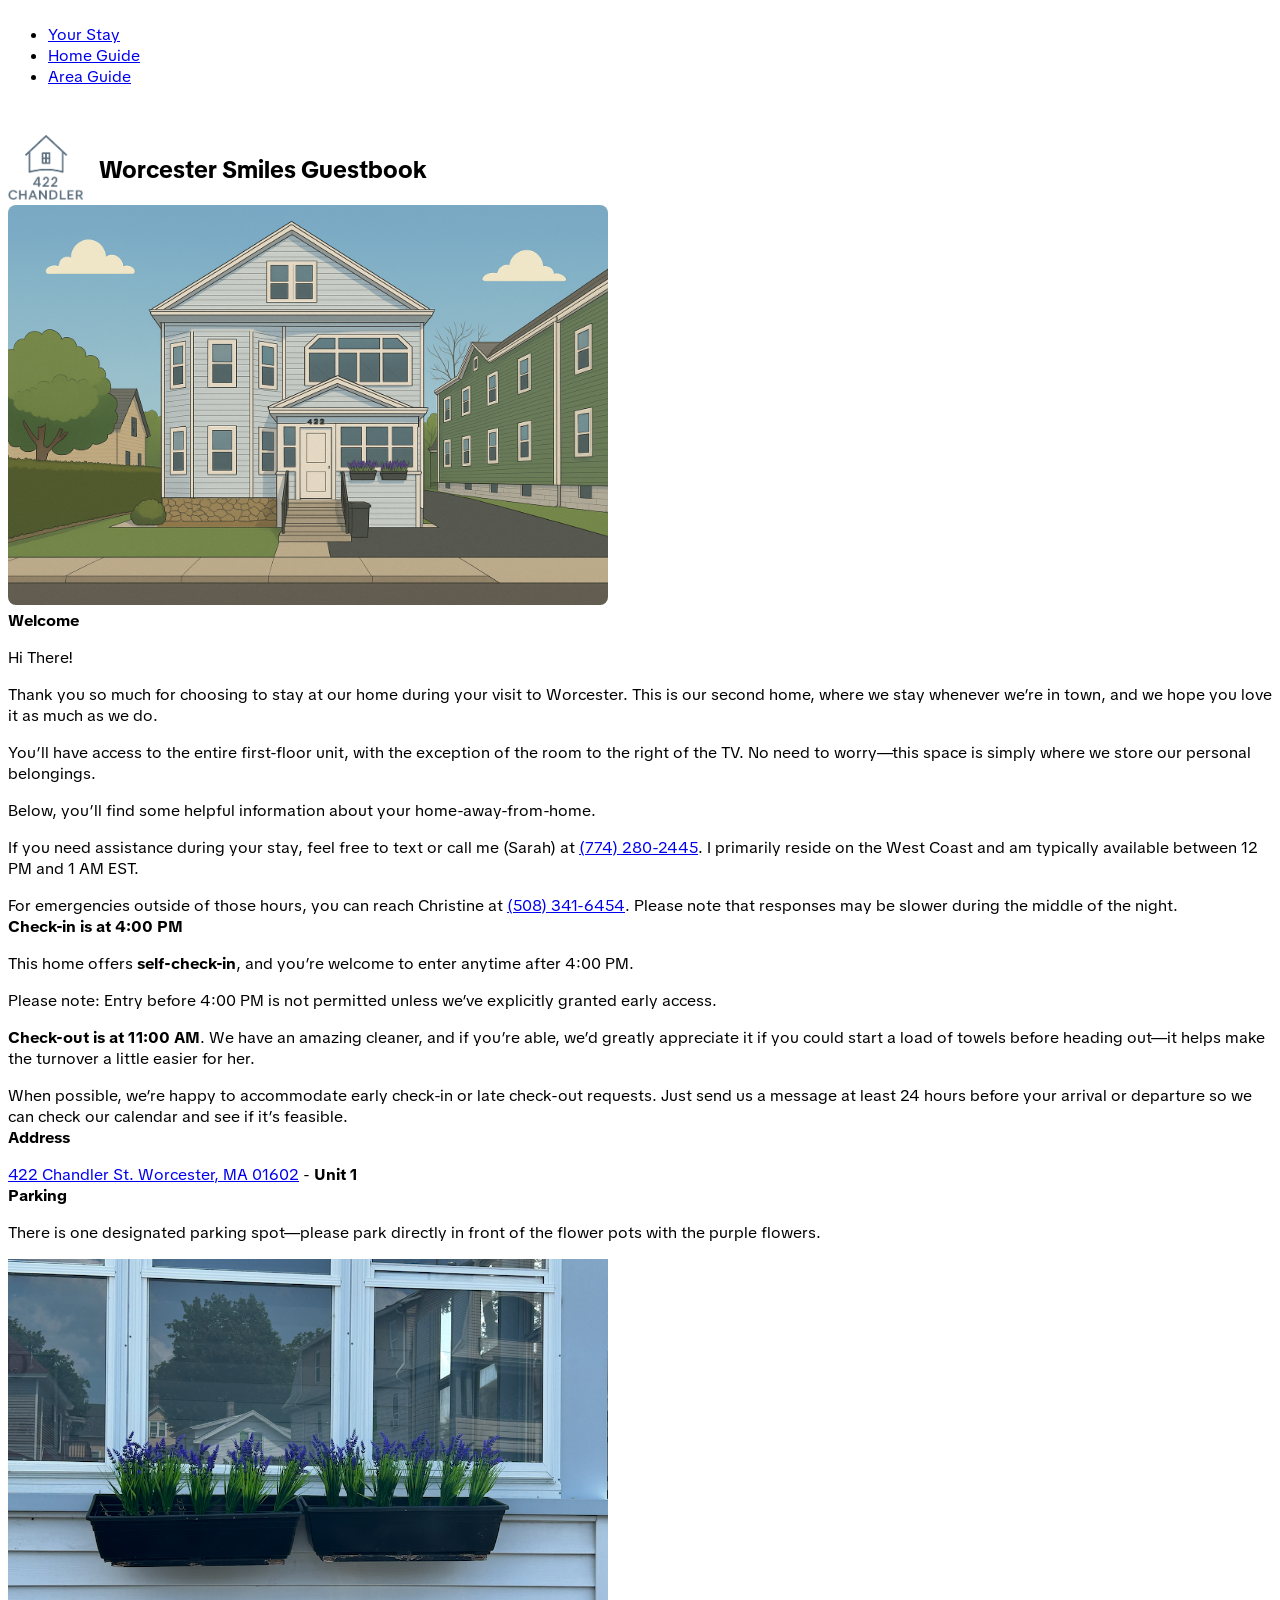
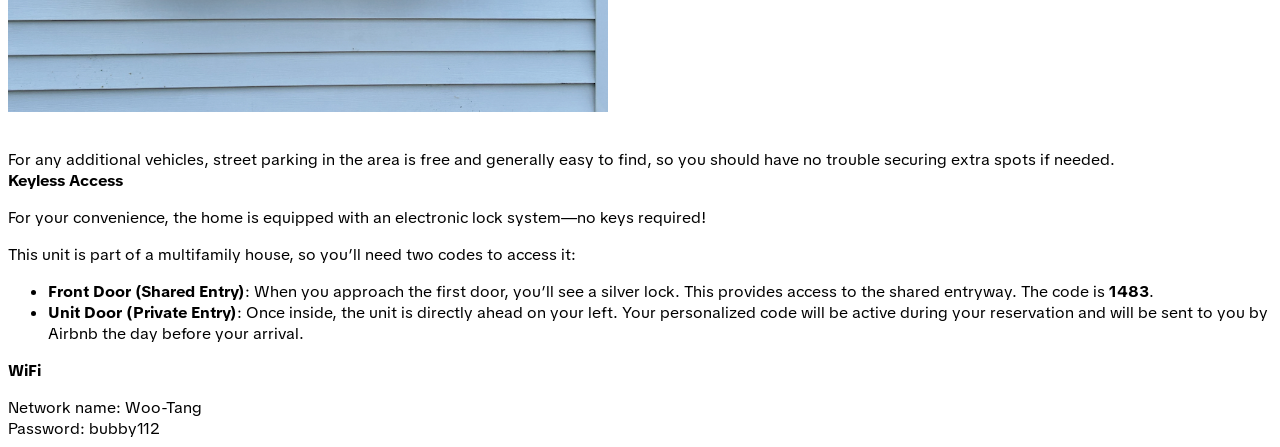
==== index.html @ dc39c49b "Copy over files" ====
<!doctype html>
<html lang="en" data-theme="light">
    <head>
        <meta charset="utf-8" />
        <meta name="viewport" content="width=device-width, initial-scale=1" />

        <title>Worcester Smiles</title>
        <meta name="title" content="Worcester Smiles" />

        <link rel="stylesheet" href="./pico.min.css" />
        <link rel="stylesheet" href="./pico.colors.min.css" />
        <link rel="stylesheet" href="./style/global.css" />
        <link rel="stylesheet" href="./style/index.css" />

        <link rel="preconnect" href="https://fonts.googleapis.com" />
        <link rel="preconnect" href="https://fonts.gstatic.com" crossorigin />
        <link
            href="https://fonts.googleapis.com/css2?family=TikTok+Sans:opsz,wght@12..36,300..900&display=swap"
            rel="stylesheet"
        />
        <link rel="icon" type="image/x-icon" href="./images/favicon.png" />
    </head>
    <body>
        <header class="pico-background-zinc-50">
            <nav class="container">
                <ul>
                    <li>
                        <a href="./" class="contrast active">Your Stay</a>
                    </li>
                    <li>
                        <a href="home-guide" class="contrast">Home Guide</a>
                    </li>
                    <li>
                        <a href="area-guide" class="contrast">Area Guide</a>
                    </li>
                </ul>
            </nav>
        </header>
        <main class="container">
            <section class="title">
                <a href="./">
                    <img class="logo" src="./images/logo.png" alt="Worcester Smiles Logo" />
                </a>
                <a href="./">
                    <h1>Worcester Smiles Guestbook</h1>
                </a>
            </section>

            <section>
                <img class="home" src="./images/home-fixed.png" alt="Home drawing" />
            </section>

            <section>
                <article>
                    <header>
                        <strong>Welcome</strong>
                    </header>
                    <p>Hi There!</p>

                    <p>
                        Thank you so much for choosing to stay at our home during your visit to Worcester. This is our
                        second home, where we stay whenever we’re in town, and we hope you love it as much as we do.
                    </p>

                    <p>
                        You’ll have access to the entire first-floor unit, with the exception of the room to the right
                        of the TV. No need to worry—this space is simply where we store our personal belongings.
                    </p>

                    <p>Below, you’ll find some helpful information about your home-away-from-home.</p>

                    <p>
                        If you need assistance during your stay, feel free to text or call me (Sarah) at
                        <a href="tel: (774) 280-2445">(774) 280-2445</a>. I primarily reside on the West Coast and am
                        typically available between 12 PM and 1 AM EST.
                    </p>

                    <p>
                        For emergencies outside of those hours, you can reach Christine at
                        <a href="tel: (508) 341-6454">(508) 341-6454</a>. Please note that responses may be slower
                        during the middle of the night.
                    </p>
                </article>

                <article>
                    <header>
                        <strong>Check-in is at 4:00 PM</strong>
                    </header>
                    <p>
                        This home offers <strong>self-check-in</strong>, and you’re welcome to enter anytime after 4:00
                        PM.
                    </p>

                    <p>
                        Please note: Entry before 4:00 PM is not permitted unless we’ve explicitly granted early access.
                    </p>

                    <p>
                        <strong>Check-out is at 11:00 AM</strong>. We have an amazing cleaner, and if you’re able, we’d
                        greatly appreciate it if you could start a load of towels before heading out—it helps make the
                        turnover a little easier for her.
                    </p>

                    <p>
                        When possible, we’re happy to accommodate early check-in or late check-out requests. Just send
                        us a message at least 24 hours before your arrival or departure so we can check our calendar and
                        see if it’s feasible.
                    </p>
                </article>

                <article>
                    <header>
                        <strong>Address</strong>
                    </header>
                    <p>
                        <a target="_blank" href="https://maps.app.goo.gl/UMV1MYsTziHJftKr7"
                            >422 Chandler St. Worcester, MA 01602</a
                        >
                        - <strong>Unit 1</strong>
                    </p>
                </article>

                <article>
                    <header>
                        <strong>Parking</strong>
                    </header>
                    <p>
                        There is one designated parking spot—please park directly in front of the flower pots with the
                        purple flowers.
                    </p>
                    <img class="plants" src="./images/plants.png" alt="Potted plants in driveway" />
                    <p>
                        For any additional vehicles, street parking in the area is free and generally easy to find, so
                        you should have no trouble securing extra spots if needed.
                    </p>
                </article>

                <article>
                    <header>
                        <strong>Keyless Access</strong>
                    </header>
                    <p>For your convenience, the home is equipped with an electronic lock system—no keys required!</p>

                    <p>This unit is part of a multifamily house, so you’ll need two codes to access it:</p>

                    <ul>
                        <li>
                            <strong>Front Door (Shared Entry)</strong>: When you approach the first door, you’ll see a
                            silver lock. This provides access to the shared entryway. The code is <strong>1483</strong>.
                        </li>
                        <li>
                            <strong>Unit Door (Private Entry)</strong>: Once inside, the unit is directly ahead on your
                            left. Your personalized code will be active during your reservation and will be sent to you
                            by Airbnb the day before your arrival.
                        </li>
                    </ul>
                </article>

                <article>
                    <header><strong>WiFi</strong></header>

                    <p>
                        Network name: Woo-Tang <br />
                        Password: bubby112
                    </p>
                </article>
            </section>
        </main>
    </body>
</html>
---- pico.min.css ----
@charset "UTF-8";/*!
 * Pico CSS ✨ v2.1.1 (https://picocss.com)
 * Copyright 2019-2025 - Licensed under MIT
 */:host,:root{--pico-font-family-emoji:"Apple Color Emoji","Segoe UI Emoji","Segoe UI Symbol","Noto Color Emoji";--pico-font-family-sans-serif:system-ui,"Segoe UI",Roboto,Oxygen,Ubuntu,Cantarell,Helvetica,Arial,"Helvetica Neue",sans-serif,var(--pico-font-family-emoji);--pico-font-family-monospace:ui-monospace,SFMono-Regular,"SF Mono",Menlo,Consolas,"Liberation Mono",monospace,var(--pico-font-family-emoji);--pico-font-family:var(--pico-font-family-sans-serif);--pico-line-height:1.5;--pico-font-weight:400;--pico-font-size:100%;--pico-text-underline-offset:0.1rem;--pico-border-radius:0.25rem;--pico-border-width:0.0625rem;--pico-outline-width:0.125rem;--pico-transition:0.2s ease-in-out;--pico-spacing:1rem;--pico-typography-spacing-vertical:1rem;--pico-block-spacing-vertical:var(--pico-spacing);--pico-block-spacing-horizontal:var(--pico-spacing);--pico-grid-column-gap:var(--pico-spacing);--pico-grid-row-gap:var(--pico-spacing);--pico-form-element-spacing-vertical:0.75rem;--pico-form-element-spacing-horizontal:1rem;--pico-group-box-shadow:0 0 0 rgba(0, 0, 0, 0);--pico-group-box-shadow-focus-with-button:0 0 0 var(--pico-outline-width) var(--pico-primary-focus);--pico-group-box-shadow-focus-with-input:0 0 0 0.0625rem var(--pico-form-element-border-color);--pico-modal-overlay-backdrop-filter:blur(0.375rem);--pico-nav-element-spacing-vertical:1rem;--pico-nav-element-spacing-horizontal:0.5rem;--pico-nav-link-spacing-vertical:0.5rem;--pico-nav-link-spacing-horizontal:0.5rem;--pico-nav-breadcrumb-divider:">";--pico-icon-checkbox:url("data:image/svg+xml,%3Csvg xmlns='http://www.w3.org/2000/svg' width='24' height='24' viewBox='0 0 24 24' fill='none' stroke='rgb(255, 255, 255)' stroke-width='4' stroke-linecap='round' stroke-linejoin='round'%3E%3Cpolyline points='20 6 9 17 4 12'%3E%3C/polyline%3E%3C/svg%3E");--pico-icon-minus:url("data:image/svg+xml,%3Csvg xmlns='http://www.w3.org/2000/svg' width='24' height='24' viewBox='0 0 24 24' fill='none' stroke='rgb(255, 255, 255)' stroke-width='4' stroke-linecap='round' stroke-linejoin='round'%3E%3Cline x1='5' y1='12' x2='19' y2='12'%3E%3C/line%3E%3C/svg%3E");--pico-icon-chevron:url("data:image/svg+xml,%3Csvg xmlns='http://www.w3.org/2000/svg' width='24' height='24' viewBox='0 0 24 24' fill='none' stroke='rgb(136, 145, 164)' stroke-width='2' stroke-linecap='round' stroke-linejoin='round'%3E%3Cpolyline points='6 9 12 15 18 9'%3E%3C/polyline%3E%3C/svg%3E");--pico-icon-date:url("data:image/svg+xml,%3Csvg xmlns='http://www.w3.org/2000/svg' width='24' height='24' viewBox='0 0 24 24' fill='none' stroke='rgb(136, 145, 164)' stroke-width='2' stroke-linecap='round' stroke-linejoin='round'%3E%3Crect x='3' y='4' width='18' height='18' rx='2' ry='2'%3E%3C/rect%3E%3Cline x1='16' y1='2' x2='16' y2='6'%3E%3C/line%3E%3Cline x1='8' y1='2' x2='8' y2='6'%3E%3C/line%3E%3Cline x1='3' y1='10' x2='21' y2='10'%3E%3C/line%3E%3C/svg%3E");--pico-icon-time:url("data:image/svg+xml,%3Csvg xmlns='http://www.w3.org/2000/svg' width='24' height='24' viewBox='0 0 24 24' fill='none' stroke='rgb(136, 145, 164)' stroke-width='2' stroke-linecap='round' stroke-linejoin='round'%3E%3Ccircle cx='12' cy='12' r='10'%3E%3C/circle%3E%3Cpolyline points='12 6 12 12 16 14'%3E%3C/polyline%3E%3C/svg%3E");--pico-icon-search:url("data:image/svg+xml,%3Csvg xmlns='http://www.w3.org/2000/svg' width='24' height='24' viewBox='0 0 24 24' fill='none' stroke='rgb(136, 145, 164)' stroke-width='1.5' stroke-linecap='round' stroke-linejoin='round'%3E%3Ccircle cx='11' cy='11' r='8'%3E%3C/circle%3E%3Cline x1='21' y1='21' x2='16.65' y2='16.65'%3E%3C/line%3E%3C/svg%3E");--pico-icon-close:url("data:image/svg+xml,%3Csvg xmlns='http://www.w3.org/2000/svg' width='24' height='24' viewBox='0 0 24 24' fill='none' stroke='rgb(136, 145, 164)' stroke-width='3' stroke-linecap='round' stroke-linejoin='round'%3E%3Cline x1='18' y1='6' x2='6' y2='18'%3E%3C/line%3E%3Cline x1='6' y1='6' x2='18' y2='18'%3E%3C/line%3E%3C/svg%3E");--pico-icon-loading:url("data:image/svg+xml,%3Csvg fill='none' height='24' width='24' viewBox='0 0 24 24' xmlns='http://www.w3.org/2000/svg' %3E%3Cstyle%3E g %7B animation: rotate 2s linear infinite; transform-origin: center center; %7D circle %7B stroke-dasharray: 75,100; stroke-dashoffset: -5; animation: dash 1.5s ease-in-out infinite; stroke-linecap: round; %7D @keyframes rotate %7B 0%25 %7B transform: rotate(0deg); %7D 100%25 %7B transform: rotate(360deg); %7D %7D @keyframes dash %7B 0%25 %7B stroke-dasharray: 1,100; stroke-dashoffset: 0; %7D 50%25 %7B stroke-dasharray: 44.5,100; stroke-dashoffset: -17.5; %7D 100%25 %7B stroke-dasharray: 44.5,100; stroke-dashoffset: -62; %7D %7D %3C/style%3E%3Cg%3E%3Ccircle cx='12' cy='12' r='10' fill='none' stroke='rgb(136, 145, 164)' stroke-width='4' /%3E%3C/g%3E%3C/svg%3E")}@media (min-width:576px){:host,:root{--pico-font-size:106.25%}}@media (min-width:768px){:host,:root{--pico-font-size:112.5%}}@media (min-width:1024px){:host,:root{--pico-font-size:118.75%}}@media (min-width:1280px){:host,:root{--pico-font-size:125%}}@media (min-width:1536px){:host,:root{--pico-font-size:131.25%}}a{--pico-text-decoration:underline}a.contrast,a.secondary{--pico-text-decoration:underline}small{--pico-font-size:0.875em}h1,h2,h3,h4,h5,h6{--pico-font-weight:700}h1{--pico-font-size:2rem;--pico-line-height:1.125;--pico-typography-spacing-top:3rem}h2{--pico-font-size:1.75rem;--pico-line-height:1.15;--pico-typography-spacing-top:2.625rem}h3{--pico-font-size:1.5rem;--pico-line-height:1.175;--pico-typography-spacing-top:2.25rem}h4{--pico-font-size:1.25rem;--pico-line-height:1.2;--pico-typography-spacing-top:1.874rem}h5{--pico-font-size:1.125rem;--pico-line-height:1.225;--pico-typography-spacing-top:1.6875rem}h6{--pico-font-size:1rem;--pico-line-height:1.25;--pico-typography-spacing-top:1.5rem}tfoot td,tfoot th,thead td,thead th{--pico-font-weight:600;--pico-border-width:0.1875rem}code,kbd,pre,samp{--pico-font-family:var(--pico-font-family-monospace)}kbd{--pico-font-weight:bolder}:where(select,textarea),input:not([type=submit],[type=button],[type=reset],[type=checkbox],[type=radio],[type=file]){--pico-outline-width:0.0625rem}[type=search]{--pico-border-radius:5rem}[type=checkbox],[type=radio]{--pico-border-width:0.125rem}[type=checkbox][role=switch]{--pico-border-width:0.1875rem}details.dropdown summary:not([role=button]){--pico-outline-width:0.0625rem}nav details.dropdown summary:focus-visible{--pico-outline-width:0.125rem}[role=search]{--pico-border-radius:5rem}[role=group]:has(button.secondary:focus,[type=submit].secondary:focus,[type=button].secondary:focus,[role=button].secondary:focus),[role=search]:has(button.secondary:focus,[type=submit].secondary:focus,[type=button].secondary:focus,[role=button].secondary:focus){--pico-group-box-shadow-focus-with-button:0 0 0 var(--pico-outline-width) var(--pico-secondary-focus)}[role=group]:has(button.contrast:focus,[type=submit].contrast:focus,[type=button].contrast:focus,[role=button].contrast:focus),[role=search]:has(button.contrast:focus,[type=submit].contrast:focus,[type=button].contrast:focus,[role=button].contrast:focus){--pico-group-box-shadow-focus-with-button:0 0 0 var(--pico-outline-width) var(--pico-contrast-focus)}[role=group] [role=button],[role=group] [type=button],[role=group] [type=submit],[role=group] button,[role=search] [role=button],[role=search] [type=button],[role=search] [type=submit],[role=search] button{--pico-form-element-spacing-horizontal:2rem}details summary[role=button]:not(.outline)::after{filter:brightness(0) invert(1)}[aria-busy=true]:not(input,select,textarea):is(button,[type=submit],[type=button],[type=reset],[role=button]):not(.outline)::before{filter:brightness(0) invert(1)}:host(:not([data-theme=dark])),:root:not([data-theme=dark]),[data-theme=light]{color-scheme:light;--pico-background-color:#fff;--pico-color:#373c44;--pico-text-selection-color:rgba(2, 154, 232, 0.25);--pico-muted-color:#646b79;--pico-muted-border-color:rgb(231, 234, 239.5);--pico-primary:#0172ad;--pico-primary-background:#0172ad;--pico-primary-border:var(--pico-primary-background);--pico-primary-underline:rgba(1, 114, 173, 0.5);--pico-primary-hover:#015887;--pico-primary-hover-background:#02659a;--pico-primary-hover-border:var(--pico-primary-hover-background);--pico-primary-hover-underline:var(--pico-primary-hover);--pico-primary-focus:rgba(2, 154, 232, 0.5);--pico-primary-inverse:#fff;--pico-secondary:#5d6b89;--pico-secondary-background:#525f7a;--pico-secondary-border:var(--pico-secondary-background);--pico-secondary-underline:rgba(93, 107, 137, 0.5);--pico-secondary-hover:#48536b;--pico-secondary-hover-background:#48536b;--pico-secondary-hover-border:var(--pico-secondary-hover-background);--pico-secondary-hover-underline:var(--pico-secondary-hover);--pico-secondary-focus:rgba(93, 107, 137, 0.25);--pico-secondary-inverse:#fff;--pico-contrast:#181c25;--pico-contrast-background:#181c25;--pico-contrast-border:var(--pico-contrast-background);--pico-contrast-underline:rgba(24, 28, 37, 0.5);--pico-contrast-hover:#000;--pico-contrast-hover-background:#000;--pico-contrast-hover-border:var(--pico-contrast-hover-background);--pico-contrast-hover-underline:var(--pico-secondary-hover);--pico-contrast-focus:rgba(93, 107, 137, 0.25);--pico-contrast-inverse:#fff;--pico-box-shadow:0.0145rem 0.029rem 0.174rem rgba(129, 145, 181, 0.01698),0.0335rem 0.067rem 0.402rem rgba(129, 145, 181, 0.024),0.0625rem 0.125rem 0.75rem rgba(129, 145, 181, 0.03),0.1125rem 0.225rem 1.35rem rgba(129, 145, 181, 0.036),0.2085rem 0.417rem 2.502rem rgba(129, 145, 181, 0.04302),0.5rem 1rem 6rem rgba(129, 145, 181, 0.06),0 0 0 0.0625rem rgba(129, 145, 181, 0.015);--pico-h1-color:#2d3138;--pico-h2-color:#373c44;--pico-h3-color:#424751;--pico-h4-color:#4d535e;--pico-h5-color:#5c6370;--pico-h6-color:#646b79;--pico-mark-background-color:rgb(252.5, 230.5, 191.5);--pico-mark-color:#0f1114;--pico-ins-color:rgb(28.5, 105.5, 84);--pico-del-color:rgb(136, 56.5, 53);--pico-blockquote-border-color:var(--pico-muted-border-color);--pico-blockquote-footer-color:var(--pico-muted-color);--pico-button-box-shadow:0 0 0 rgba(0, 0, 0, 0);--pico-button-hover-box-shadow:0 0 0 rgba(0, 0, 0, 0);--pico-table-border-color:var(--pico-muted-border-color);--pico-table-row-stripped-background-color:rgba(111, 120, 135, 0.0375);--pico-code-background-color:rgb(243, 244.5, 246.75);--pico-code-color:#646b79;--pico-code-kbd-background-color:var(--pico-color);--pico-code-kbd-color:var(--pico-background-color);--pico-form-element-background-color:rgb(251, 251.5, 252.25);--pico-form-element-selected-background-color:#dfe3eb;--pico-form-element-border-color:#cfd5e2;--pico-form-element-color:#23262c;--pico-form-element-placeholder-color:var(--pico-muted-color);--pico-form-element-active-background-color:#fff;--pico-form-element-active-border-color:var(--pico-primary-border);--pico-form-element-focus-color:var(--pico-primary-border);--pico-form-element-disabled-opacity:0.5;--pico-form-element-invalid-border-color:rgb(183.5, 105.5, 106.5);--pico-form-element-invalid-active-border-color:rgb(200.25, 79.25, 72.25);--pico-form-element-invalid-focus-color:var(--pico-form-element-invalid-active-border-color);--pico-form-element-valid-border-color:rgb(76, 154.5, 137.5);--pico-form-element-valid-active-border-color:rgb(39, 152.75, 118.75);--pico-form-element-valid-focus-color:var(--pico-form-element-valid-active-border-color);--pico-switch-background-color:#bfc7d9;--pico-switch-checked-background-color:var(--pico-primary-background);--pico-switch-color:#fff;--pico-switch-thumb-box-shadow:0 0 0 rgba(0, 0, 0, 0);--pico-range-border-color:#dfe3eb;--pico-range-active-border-color:#bfc7d9;--pico-range-thumb-border-color:var(--pico-background-color);--pico-range-thumb-color:var(--pico-secondary-background);--pico-range-thumb-active-color:var(--pico-primary-background);--pico-accordion-border-color:var(--pico-muted-border-color);--pico-accordion-active-summary-color:var(--pico-primary-hover);--pico-accordion-close-summary-color:var(--pico-color);--pico-accordion-open-summary-color:var(--pico-muted-color);--pico-card-background-color:var(--pico-background-color);--pico-card-border-color:var(--pico-muted-border-color);--pico-card-box-shadow:var(--pico-box-shadow);--pico-card-sectioning-background-color:rgb(251, 251.5, 252.25);--pico-dropdown-background-color:#fff;--pico-dropdown-border-color:#eff1f4;--pico-dropdown-box-shadow:var(--pico-box-shadow);--pico-dropdown-color:var(--pico-color);--pico-dropdown-hover-background-color:#eff1f4;--pico-loading-spinner-opacity:0.5;--pico-modal-overlay-background-color:rgba(232, 234, 237, 0.75);--pico-progress-background-color:#dfe3eb;--pico-progress-color:var(--pico-primary-background);--pico-tooltip-background-color:var(--pico-contrast-background);--pico-tooltip-color:var(--pico-contrast-inverse);--pico-icon-valid:url("data:image/svg+xml,%3Csvg xmlns='http://www.w3.org/2000/svg' width='24' height='24' viewBox='0 0 24 24' fill='none' stroke='rgb(76, 154.5, 137.5)' stroke-width='2' stroke-linecap='round' stroke-linejoin='round'%3E%3Cpolyline points='20 6 9 17 4 12'%3E%3C/polyline%3E%3C/svg%3E");--pico-icon-invalid:url("data:image/svg+xml,%3Csvg xmlns='http://www.w3.org/2000/svg' width='24' height='24' viewBox='0 0 24 24' fill='none' stroke='rgb(200.25, 79.25, 72.25)' stroke-width='2' stroke-linecap='round' stroke-linejoin='round'%3E%3Ccircle cx='12' cy='12' r='10'%3E%3C/circle%3E%3Cline x1='12' y1='8' x2='12' y2='12'%3E%3C/line%3E%3Cline x1='12' y1='16' x2='12.01' y2='16'%3E%3C/line%3E%3C/svg%3E")}:host(:not([data-theme=dark])) input:is([type=submit],[type=button],[type=reset],[type=checkbox],[type=radio],[type=file]),:root:not([data-theme=dark]) input:is([type=submit],[type=button],[type=reset],[type=checkbox],[type=radio],[type=file]),[data-theme=light] input:is([type=submit],[type=button],[type=reset],[type=checkbox],[type=radio],[type=file]){--pico-form-element-focus-color:var(--pico-primary-focus)}@media only screen and (prefers-color-scheme:dark){:host(:not([data-theme])),:root:not([data-theme]){color-scheme:dark;--pico-background-color:rgb(19, 22.5, 30.5);--pico-color:#c2c7d0;--pico-text-selection-color:rgba(1, 170, 255, 0.1875);--pico-muted-color:#7b8495;--pico-muted-border-color:#202632;--pico-primary:#01aaff;--pico-primary-background:#0172ad;--pico-primary-border:var(--pico-primary-background);--pico-primary-underline:rgba(1, 170, 255, 0.5);--pico-primary-hover:#79c0ff;--pico-primary-hover-background:#017fc0;--pico-primary-hover-border:var(--pico-primary-hover-background);--pico-primary-hover-underline:var(--pico-primary-hover);--pico-primary-focus:rgba(1, 170, 255, 0.375);--pico-primary-inverse:#fff;--pico-secondary:#969eaf;--pico-secondary-background:#525f7a;--pico-secondary-border:var(--pico-secondary-background);--pico-secondary-underline:rgba(150, 158, 175, 0.5);--pico-secondary-hover:#b3b9c5;--pico-secondary-hover-background:#5d6b89;--pico-secondary-hover-border:var(--pico-secondary-hover-background);--pico-secondary-hover-underline:var(--pico-secondary-hover);--pico-secondary-focus:rgba(144, 158, 190, 0.25);--pico-secondary-inverse:#fff;--pico-contrast:#dfe3eb;--pico-contrast-background:#eff1f4;--pico-contrast-border:var(--pico-contrast-background);--pico-contrast-underline:rgba(223, 227, 235, 0.5);--pico-contrast-hover:#fff;--pico-contrast-hover-background:#fff;--pico-contrast-hover-border:var(--pico-contrast-hover-background);--pico-contrast-hover-underline:var(--pico-contrast-hover);--pico-contrast-focus:rgba(207, 213, 226, 0.25);--pico-contrast-inverse:#000;--pico-box-shadow:0.0145rem 0.029rem 0.174rem rgba(7, 8.5, 12, 0.01698),0.0335rem 0.067rem 0.402rem rgba(7, 8.5, 12, 0.024),0.0625rem 0.125rem 0.75rem rgba(7, 8.5, 12, 0.03),0.1125rem 0.225rem 1.35rem rgba(7, 8.5, 12, 0.036),0.2085rem 0.417rem 2.502rem rgba(7, 8.5, 12, 0.04302),0.5rem 1rem 6rem rgba(7, 8.5, 12, 0.06),0 0 0 0.0625rem rgba(7, 8.5, 12, 0.015);--pico-h1-color:#f0f1f3;--pico-h2-color:#e0e3e7;--pico-h3-color:#c2c7d0;--pico-h4-color:#b3b9c5;--pico-h5-color:#a4acba;--pico-h6-color:#8891a4;--pico-mark-background-color:#014063;--pico-mark-color:#fff;--pico-ins-color:#62af9a;--pico-del-color:rgb(205.5, 126, 123);--pico-blockquote-border-color:var(--pico-muted-border-color);--pico-blockquote-footer-color:var(--pico-muted-color);--pico-button-box-shadow:0 0 0 rgba(0, 0, 0, 0);--pico-button-hover-box-shadow:0 0 0 rgba(0, 0, 0, 0);--pico-table-border-color:var(--pico-muted-border-color);--pico-table-row-stripped-background-color:rgba(111, 120, 135, 0.0375);--pico-code-background-color:rgb(26, 30.5, 40.25);--pico-code-color:#8891a4;--pico-code-kbd-background-color:var(--pico-color);--pico-code-kbd-color:var(--pico-background-color);--pico-form-element-background-color:rgb(28, 33, 43.5);--pico-form-element-selected-background-color:#2a3140;--pico-form-element-border-color:#2a3140;--pico-form-element-color:#e0e3e7;--pico-form-element-placeholder-color:#8891a4;--pico-form-element-active-background-color:rgb(26, 30.5, 40.25);--pico-form-element-active-border-color:var(--pico-primary-border);--pico-form-element-focus-color:var(--pico-primary-border);--pico-form-element-disabled-opacity:0.5;--pico-form-element-invalid-border-color:rgb(149.5, 74, 80);--pico-form-element-invalid-active-border-color:rgb(183.25, 63.5, 59);--pico-form-element-invalid-focus-color:var(--pico-form-element-invalid-active-border-color);--pico-form-element-valid-border-color:#2a7b6f;--pico-form-element-valid-active-border-color:rgb(22, 137, 105.5);--pico-form-element-valid-focus-color:var(--pico-form-element-valid-active-border-color);--pico-switch-background-color:#333c4e;--pico-switch-checked-background-color:var(--pico-primary-background);--pico-switch-color:#fff;--pico-switch-thumb-box-shadow:0 0 0 rgba(0, 0, 0, 0);--pico-range-border-color:#202632;--pico-range-active-border-color:#2a3140;--pico-range-thumb-border-color:var(--pico-background-color);--pico-range-thumb-color:var(--pico-secondary-background);--pico-range-thumb-active-color:var(--pico-primary-background);--pico-accordion-border-color:var(--pico-muted-border-color);--pico-accordion-active-summary-color:var(--pico-primary-hover);--pico-accordion-close-summary-color:var(--pico-color);--pico-accordion-open-summary-color:var(--pico-muted-color);--pico-card-background-color:#181c25;--pico-card-border-color:var(--pico-card-background-color);--pico-card-box-shadow:var(--pico-box-shadow);--pico-card-sectioning-background-color:rgb(26, 30.5, 40.25);--pico-dropdown-background-color:#181c25;--pico-dropdown-border-color:#202632;--pico-dropdown-box-shadow:var(--pico-box-shadow);--pico-dropdown-color:var(--pico-color);--pico-dropdown-hover-background-color:#202632;--pico-loading-spinner-opacity:0.5;--pico-modal-overlay-background-color:rgba(7.5, 8.5, 10, 0.75);--pico-progress-background-color:#202632;--pico-progress-color:var(--pico-primary-background);--pico-tooltip-background-color:var(--pico-contrast-background);--pico-tooltip-color:var(--pico-contrast-inverse);--pico-icon-valid:url("data:image/svg+xml,%3Csvg xmlns='http://www.w3.org/2000/svg' width='24' height='24' viewBox='0 0 24 24' fill='none' stroke='rgb(42, 123, 111)' stroke-width='2' stroke-linecap='round' stroke-linejoin='round'%3E%3Cpolyline points='20 6 9 17 4 12'%3E%3C/polyline%3E%3C/svg%3E");--pico-icon-invalid:url("data:image/svg+xml,%3Csvg xmlns='http://www.w3.org/2000/svg' width='24' height='24' viewBox='0 0 24 24' fill='none' stroke='rgb(149.5, 74, 80)' stroke-width='2' stroke-linecap='round' stroke-linejoin='round'%3E%3Ccircle cx='12' cy='12' r='10'%3E%3C/circle%3E%3Cline x1='12' y1='8' x2='12' y2='12'%3E%3C/line%3E%3Cline x1='12' y1='16' x2='12.01' y2='16'%3E%3C/line%3E%3C/svg%3E")}:host(:not([data-theme])) input:is([type=submit],[type=button],[type=reset],[type=checkbox],[type=radio],[type=file]),:root:not([data-theme]) input:is([type=submit],[type=button],[type=reset],[type=checkbox],[type=radio],[type=file]){--pico-form-element-focus-color:var(--pico-primary-focus)}:host(:not([data-theme])) details summary[role=button].contrast:not(.outline)::after,:root:not([data-theme]) details summary[role=button].contrast:not(.outline)::after{filter:brightness(0)}:host(:not([data-theme])) [aria-busy=true]:not(input,select,textarea).contrast:is(button,[type=submit],[type=button],[type=reset],[role=button]):not(.outline)::before,:root:not([data-theme]) [aria-busy=true]:not(input,select,textarea).contrast:is(button,[type=submit],[type=button],[type=reset],[role=button]):not(.outline)::before{filter:brightness(0)}}[data-theme=dark]{color-scheme:dark;--pico-background-color:rgb(19, 22.5, 30.5);--pico-color:#c2c7d0;--pico-text-selection-color:rgba(1, 170, 255, 0.1875);--pico-muted-color:#7b8495;--pico-muted-border-color:#202632;--pico-primary:#01aaff;--pico-primary-background:#0172ad;--pico-primary-border:var(--pico-primary-background);--pico-primary-underline:rgba(1, 170, 255, 0.5);--pico-primary-hover:#79c0ff;--pico-primary-hover-background:#017fc0;--pico-primary-hover-border:var(--pico-primary-hover-background);--pico-primary-hover-underline:var(--pico-primary-hover);--pico-primary-focus:rgba(1, 170, 255, 0.375);--pico-primary-inverse:#fff;--pico-secondary:#969eaf;--pico-secondary-background:#525f7a;--pico-secondary-border:var(--pico-secondary-background);--pico-secondary-underline:rgba(150, 158, 175, 0.5);--pico-secondary-hover:#b3b9c5;--pico-secondary-hover-background:#5d6b89;--pico-secondary-hover-border:var(--pico-secondary-hover-background);--pico-secondary-hover-underline:var(--pico-secondary-hover);--pico-secondary-focus:rgba(144, 158, 190, 0.25);--pico-secondary-inverse:#fff;--pico-contrast:#dfe3eb;--pico-contrast-background:#eff1f4;--pico-contrast-border:var(--pico-contrast-background);--pico-contrast-underline:rgba(223, 227, 235, 0.5);--pico-contrast-hover:#fff;--pico-contrast-hover-background:#fff;--pico-contrast-hover-border:var(--pico-contrast-hover-background);--pico-contrast-hover-underline:var(--pico-contrast-hover);--pico-contrast-focus:rgba(207, 213, 226, 0.25);--pico-contrast-inverse:#000;--pico-box-shadow:0.0145rem 0.029rem 0.174rem rgba(7, 8.5, 12, 0.01698),0.0335rem 0.067rem 0.402rem rgba(7, 8.5, 12, 0.024),0.0625rem 0.125rem 0.75rem rgba(7, 8.5, 12, 0.03),0.1125rem 0.225rem 1.35rem rgba(7, 8.5, 12, 0.036),0.2085rem 0.417rem 2.502rem rgba(7, 8.5, 12, 0.04302),0.5rem 1rem 6rem rgba(7, 8.5, 12, 0.06),0 0 0 0.0625rem rgba(7, 8.5, 12, 0.015);--pico-h1-color:#f0f1f3;--pico-h2-color:#e0e3e7;--pico-h3-color:#c2c7d0;--pico-h4-color:#b3b9c5;--pico-h5-color:#a4acba;--pico-h6-color:#8891a4;--pico-mark-background-color:#014063;--pico-mark-color:#fff;--pico-ins-color:#62af9a;--pico-del-color:rgb(205.5, 126, 123);--pico-blockquote-border-color:var(--pico-muted-border-color);--pico-blockquote-footer-color:var(--pico-muted-color);--pico-button-box-shadow:0 0 0 rgba(0, 0, 0, 0);--pico-button-hover-box-shadow:0 0 0 rgba(0, 0, 0, 0);--pico-table-border-color:var(--pico-muted-border-color);--pico-table-row-stripped-background-color:rgba(111, 120, 135, 0.0375);--pico-code-background-color:rgb(26, 30.5, 40.25);--pico-code-color:#8891a4;--pico-code-kbd-background-color:var(--pico-color);--pico-code-kbd-color:var(--pico-background-color);--pico-form-element-background-color:rgb(28, 33, 43.5);--pico-form-element-selected-background-color:#2a3140;--pico-form-element-border-color:#2a3140;--pico-form-element-color:#e0e3e7;--pico-form-element-placeholder-color:#8891a4;--pico-form-element-active-background-color:rgb(26, 30.5, 40.25);--pico-form-element-active-border-color:var(--pico-primary-border);--pico-form-element-focus-color:var(--pico-primary-border);--pico-form-element-disabled-opacity:0.5;--pico-form-element-invalid-border-color:rgb(149.5, 74, 80);--pico-form-element-invalid-active-border-color:rgb(183.25, 63.5, 59);--pico-form-element-invalid-focus-color:var(--pico-form-element-invalid-active-border-color);--pico-form-element-valid-border-color:#2a7b6f;--pico-form-element-valid-active-border-color:rgb(22, 137, 105.5);--pico-form-element-valid-focus-color:var(--pico-form-element-valid-active-border-color);--pico-switch-background-color:#333c4e;--pico-switch-checked-background-color:var(--pico-primary-background);--pico-switch-color:#fff;--pico-switch-thumb-box-shadow:0 0 0 rgba(0, 0, 0, 0);--pico-range-border-color:#202632;--pico-range-active-border-color:#2a3140;--pico-range-thumb-border-color:var(--pico-background-color);--pico-range-thumb-color:var(--pico-secondary-background);--pico-range-thumb-active-color:var(--pico-primary-background);--pico-accordion-border-color:var(--pico-muted-border-color);--pico-accordion-active-summary-color:var(--pico-primary-hover);--pico-accordion-close-summary-color:var(--pico-color);--pico-accordion-open-summary-color:var(--pico-muted-color);--pico-card-background-color:#181c25;--pico-card-border-color:var(--pico-card-background-color);--pico-card-box-shadow:var(--pico-box-shadow);--pico-card-sectioning-background-color:rgb(26, 30.5, 40.25);--pico-dropdown-background-color:#181c25;--pico-dropdown-border-color:#202632;--pico-dropdown-box-shadow:var(--pico-box-shadow);--pico-dropdown-color:var(--pico-color);--pico-dropdown-hover-background-color:#202632;--pico-loading-spinner-opacity:0.5;--pico-modal-overlay-background-color:rgba(7.5, 8.5, 10, 0.75);--pico-progress-background-color:#202632;--pico-progress-color:var(--pico-primary-background);--pico-tooltip-background-color:var(--pico-contrast-background);--pico-tooltip-color:var(--pico-contrast-inverse);--pico-icon-valid:url("data:image/svg+xml,%3Csvg xmlns='http://www.w3.org/2000/svg' width='24' height='24' viewBox='0 0 24 24' fill='none' stroke='rgb(42, 123, 111)' stroke-width='2' stroke-linecap='round' stroke-linejoin='round'%3E%3Cpolyline points='20 6 9 17 4 12'%3E%3C/polyline%3E%3C/svg%3E");--pico-icon-invalid:url("data:image/svg+xml,%3Csvg xmlns='http://www.w3.org/2000/svg' width='24' height='24' viewBox='0 0 24 24' fill='none' stroke='rgb(149.5, 74, 80)' stroke-width='2' stroke-linecap='round' stroke-linejoin='round'%3E%3Ccircle cx='12' cy='12' r='10'%3E%3C/circle%3E%3Cline x1='12' y1='8' x2='12' y2='12'%3E%3C/line%3E%3Cline x1='12' y1='16' x2='12.01' y2='16'%3E%3C/line%3E%3C/svg%3E")}[data-theme=dark] input:is([type=submit],[type=button],[type=reset],[type=checkbox],[type=radio],[type=file]){--pico-form-element-focus-color:var(--pico-primary-focus)}[data-theme=dark] details summary[role=button].contrast:not(.outline)::after{filter:brightness(0)}[data-theme=dark] [aria-busy=true]:not(input,select,textarea).contrast:is(button,[type=submit],[type=button],[type=reset],[role=button]):not(.outline)::before{filter:brightness(0)}[type=checkbox],[type=radio],[type=range],progress{accent-color:var(--pico-primary)}*,::after,::before{box-sizing:border-box;background-repeat:no-repeat}::after,::before{text-decoration:inherit;vertical-align:inherit}:where(:host),:where(:root){-webkit-tap-highlight-color:transparent;-webkit-text-size-adjust:100%;-moz-text-size-adjust:100%;text-size-adjust:100%;background-color:var(--pico-background-color);color:var(--pico-color);font-weight:var(--pico-font-weight);font-size:var(--pico-font-size);line-height:var(--pico-line-height);font-family:var(--pico-font-family);text-underline-offset:var(--pico-text-underline-offset);text-rendering:optimizeLegibility;overflow-wrap:break-word;-moz-tab-size:4;-o-tab-size:4;tab-size:4}body{width:100%;margin:0}main{display:block}body>footer,body>header,body>main{padding-block:var(--pico-block-spacing-vertical)}section{margin-bottom:var(--pico-block-spacing-vertical)}.container,.container-fluid{width:100%;margin-right:auto;margin-left:auto;padding-right:var(--pico-spacing);padding-left:var(--pico-spacing)}@media (min-width:576px){.container{max-width:510px;padding-right:0;padding-left:0}}@media (min-width:768px){.container{max-width:700px}}@media (min-width:1024px){.container{max-width:950px}}@media (min-width:1280px){.container{max-width:1200px}}@media (min-width:1536px){.container{max-width:1450px}}.grid{grid-column-gap:var(--pico-grid-column-gap);grid-row-gap:var(--pico-grid-row-gap);display:grid;grid-template-columns:1fr}@media (min-width:768px){.grid{grid-template-columns:repeat(auto-fit,minmax(0%,1fr))}}.grid>*{min-width:0}.overflow-auto{overflow:auto}b,strong{font-weight:bolder}sub,sup{position:relative;font-size:.75em;line-height:0;vertical-align:baseline}sub{bottom:-.25em}sup{top:-.5em}address,blockquote,dl,ol,p,pre,table,ul{margin-top:0;margin-bottom:var(--pico-typography-spacing-vertical);color:var(--pico-color);font-style:normal;font-weight:var(--pico-font-weight)}h1,h2,h3,h4,h5,h6{margin-top:0;margin-bottom:var(--pico-typography-spacing-vertical);color:var(--pico-color);font-weight:var(--pico-font-weight);font-size:var(--pico-font-size);line-height:var(--pico-line-height);font-family:var(--pico-font-family)}h1{--pico-color:var(--pico-h1-color)}h2{--pico-color:var(--pico-h2-color)}h3{--pico-color:var(--pico-h3-color)}h4{--pico-color:var(--pico-h4-color)}h5{--pico-color:var(--pico-h5-color)}h6{--pico-color:var(--pico-h6-color)}:where(article,address,blockquote,dl,figure,form,ol,p,pre,table,ul)~:is(h1,h2,h3,h4,h5,h6){margin-top:var(--pico-typography-spacing-top)}p{margin-bottom:var(--pico-typography-spacing-vertical)}hgroup{margin-bottom:var(--pico-typography-spacing-vertical)}hgroup>*{margin-top:0;margin-bottom:0}hgroup>:not(:first-child):last-child{--pico-color:var(--pico-muted-color);--pico-font-weight:unset;font-size:1rem}:where(ol,ul) li{margin-bottom:calc(var(--pico-typography-spacing-vertical) * .25)}:where(dl,ol,ul) :where(dl,ol,ul){margin:0;margin-top:calc(var(--pico-typography-spacing-vertical) * .25)}ul li{list-style:square}mark{padding:.125rem .25rem;background-color:var(--pico-mark-background-color);color:var(--pico-mark-color);vertical-align:baseline}blockquote{display:block;margin:var(--pico-typography-spacing-vertical) 0;padding:var(--pico-spacing);border-right:none;border-left:.25rem solid var(--pico-blockquote-border-color);border-inline-start:0.25rem solid var(--pico-blockquote-border-color);border-inline-end:none}blockquote footer{margin-top:calc(var(--pico-typography-spacing-vertical) * .5);color:var(--pico-blockquote-footer-color)}abbr[title]{border-bottom:1px dotted;text-decoration:none;cursor:help}ins{color:var(--pico-ins-color);text-decoration:none}del{color:var(--pico-del-color)}::-moz-selection{background-color:var(--pico-text-selection-color)}::selection{background-color:var(--pico-text-selection-color)}:where(a:not([role=button])),[role=link]{--pico-color:var(--pico-primary);--pico-background-color:transparent;--pico-underline:var(--pico-primary-underline);outline:0;background-color:var(--pico-background-color);color:var(--pico-color);-webkit-text-decoration:var(--pico-text-decoration);text-decoration:var(--pico-text-decoration);text-decoration-color:var(--pico-underline);text-underline-offset:0.125em;transition:background-color var(--pico-transition),color var(--pico-transition),box-shadow var(--pico-transition),-webkit-text-decoration var(--pico-transition);transition:background-color var(--pico-transition),color var(--pico-transition),text-decoration var(--pico-transition),box-shadow var(--pico-transition);transition:background-color var(--pico-transition),color var(--pico-transition),text-decoration var(--pico-transition),box-shadow var(--pico-transition),-webkit-text-decoration var(--pico-transition)}:where(a:not([role=button])):is([aria-current]:not([aria-current=false]),:hover,:active,:focus),[role=link]:is([aria-current]:not([aria-current=false]),:hover,:active,:focus){--pico-color:var(--pico-primary-hover);--pico-underline:var(--pico-primary-hover-underline);--pico-text-decoration:underline}:where(a:not([role=button])):focus-visible,[role=link]:focus-visible{box-shadow:0 0 0 var(--pico-outline-width) var(--pico-primary-focus)}:where(a:not([role=button])).secondary,[role=link].secondary{--pico-color:var(--pico-secondary);--pico-underline:var(--pico-secondary-underline)}:where(a:not([role=button])).secondary:is([aria-current]:not([aria-current=false]),:hover,:active,:focus),[role=link].secondary:is([aria-current]:not([aria-current=false]),:hover,:active,:focus){--pico-color:var(--pico-secondary-hover);--pico-underline:var(--pico-secondary-hover-underline)}:where(a:not([role=button])).contrast,[role=link].contrast{--pico-color:var(--pico-contrast);--pico-underline:var(--pico-contrast-underline)}:where(a:not([role=button])).contrast:is([aria-current]:not([aria-current=false]),:hover,:active,:focus),[role=link].contrast:is([aria-current]:not([aria-current=false]),:hover,:active,:focus){--pico-color:var(--pico-contrast-hover);--pico-underline:var(--pico-contrast-hover-underline)}a[role=button]{display:inline-block}button{margin:0;overflow:visible;font-family:inherit;text-transform:none}[type=button],[type=reset],[type=submit],button{-webkit-appearance:button}[role=button],[type=button],[type=file]::file-selector-button,[type=reset],[type=submit],button{--pico-background-color:var(--pico-primary-background);--pico-border-color:var(--pico-primary-border);--pico-color:var(--pico-primary-inverse);--pico-box-shadow:var(--pico-button-box-shadow, 0 0 0 rgba(0, 0, 0, 0));padding:var(--pico-form-element-spacing-vertical) var(--pico-form-element-spacing-horizontal);border:var(--pico-border-width) solid var(--pico-border-color);border-radius:var(--pico-border-radius);outline:0;background-color:var(--pico-background-color);box-shadow:var(--pico-box-shadow);color:var(--pico-color);font-weight:var(--pico-font-weight);font-size:1rem;line-height:var(--pico-line-height);text-align:center;text-decoration:none;cursor:pointer;-webkit-user-select:none;-moz-user-select:none;user-select:none;transition:background-color var(--pico-transition),border-color var(--pico-transition),color var(--pico-transition),box-shadow var(--pico-transition)}[role=button]:is(:hover,:active,:focus),[role=button]:is([aria-current]:not([aria-current=false])),[type=button]:is(:hover,:active,:focus),[type=button]:is([aria-current]:not([aria-current=false])),[type=file]::file-selector-button:is(:hover,:active,:focus),[type=file]::file-selector-button:is([aria-current]:not([aria-current=false])),[type=reset]:is(:hover,:active,:focus),[type=reset]:is([aria-current]:not([aria-current=false])),[type=submit]:is(:hover,:active,:focus),[type=submit]:is([aria-current]:not([aria-current=false])),button:is(:hover,:active,:focus),button:is([aria-current]:not([aria-current=false])){--pico-background-color:var(--pico-primary-hover-background);--pico-border-color:var(--pico-primary-hover-border);--pico-box-shadow:var(--pico-button-hover-box-shadow, 0 0 0 rgba(0, 0, 0, 0));--pico-color:var(--pico-primary-inverse)}[role=button]:focus,[role=button]:is([aria-current]:not([aria-current=false])):focus,[type=button]:focus,[type=button]:is([aria-current]:not([aria-current=false])):focus,[type=file]::file-selector-button:focus,[type=file]::file-selector-button:is([aria-current]:not([aria-current=false])):focus,[type=reset]:focus,[type=reset]:is([aria-current]:not([aria-current=false])):focus,[type=submit]:focus,[type=submit]:is([aria-current]:not([aria-current=false])):focus,button:focus,button:is([aria-current]:not([aria-current=false])):focus{--pico-box-shadow:var(--pico-button-hover-box-shadow, 0 0 0 rgba(0, 0, 0, 0)),0 0 0 var(--pico-outline-width) var(--pico-primary-focus)}[type=button],[type=reset],[type=submit]{margin-bottom:var(--pico-spacing)}:is(button,[type=submit],[type=button],[role=button]).secondary,[type=file]::file-selector-button,[type=reset]{--pico-background-color:var(--pico-secondary-background);--pico-border-color:var(--pico-secondary-border);--pico-color:var(--pico-secondary-inverse);cursor:pointer}:is(button,[type=submit],[type=button],[role=button]).secondary:is([aria-current]:not([aria-current=false]),:hover,:active,:focus),[type=file]::file-selector-button:is([aria-current]:not([aria-current=false]),:hover,:active,:focus),[type=reset]:is([aria-current]:not([aria-current=false]),:hover,:active,:focus){--pico-background-color:var(--pico-secondary-hover-background);--pico-border-color:var(--pico-secondary-hover-border);--pico-color:var(--pico-secondary-inverse)}:is(button,[type=submit],[type=button],[role=button]).secondary:focus,:is(button,[type=submit],[type=button],[role=button]).secondary:is([aria-current]:not([aria-current=false])):focus,[type=file]::file-selector-button:focus,[type=file]::file-selector-button:is([aria-current]:not([aria-current=false])):focus,[type=reset]:focus,[type=reset]:is([aria-current]:not([aria-current=false])):focus{--pico-box-shadow:var(--pico-button-hover-box-shadow, 0 0 0 rgba(0, 0, 0, 0)),0 0 0 var(--pico-outline-width) var(--pico-secondary-focus)}:is(button,[type=submit],[type=button],[role=button]).contrast{--pico-background-color:var(--pico-contrast-background);--pico-border-color:var(--pico-contrast-border);--pico-color:var(--pico-contrast-inverse)}:is(button,[type=submit],[type=button],[role=button]).contrast:is([aria-current]:not([aria-current=false]),:hover,:active,:focus){--pico-background-color:var(--pico-contrast-hover-background);--pico-border-color:var(--pico-contrast-hover-border);--pico-color:var(--pico-contrast-inverse)}:is(button,[type=submit],[type=button],[role=button]).contrast:focus,:is(button,[type=submit],[type=button],[role=button]).contrast:is([aria-current]:not([aria-current=false])):focus{--pico-box-shadow:var(--pico-button-hover-box-shadow, 0 0 0 rgba(0, 0, 0, 0)),0 0 0 var(--pico-outline-width) var(--pico-contrast-focus)}:is(button,[type=submit],[type=button],[role=button]).outline,[type=reset].outline{--pico-background-color:transparent;--pico-color:var(--pico-primary);--pico-border-color:var(--pico-primary)}:is(button,[type=submit],[type=button],[role=button]).outline:is([aria-current]:not([aria-current=false]),:hover,:active,:focus),[type=reset].outline:is([aria-current]:not([aria-current=false]),:hover,:active,:focus){--pico-background-color:transparent;--pico-color:var(--pico-primary-hover);--pico-border-color:var(--pico-primary-hover)}:is(button,[type=submit],[type=button],[role=button]).outline.secondary,[type=reset].outline{--pico-color:var(--pico-secondary);--pico-border-color:var(--pico-secondary)}:is(button,[type=submit],[type=button],[role=button]).outline.secondary:is([aria-current]:not([aria-current=false]),:hover,:active,:focus),[type=reset].outline:is([aria-current]:not([aria-current=false]),:hover,:active,:focus){--pico-color:var(--pico-secondary-hover);--pico-border-color:var(--pico-secondary-hover)}:is(button,[type=submit],[type=button],[role=button]).outline.contrast{--pico-color:var(--pico-contrast);--pico-border-color:var(--pico-contrast)}:is(button,[type=submit],[type=button],[role=button]).outline.contrast:is([aria-current]:not([aria-current=false]),:hover,:active,:focus){--pico-color:var(--pico-contrast-hover);--pico-border-color:var(--pico-contrast-hover)}:where(button,[type=submit],[type=reset],[type=button],[role=button])[disabled],:where(fieldset[disabled]) :is(button,[type=submit],[type=button],[type=reset],[role=button]){opacity:.5;pointer-events:none}:where(table){width:100%;border-collapse:collapse;border-spacing:0;text-indent:0}td,th{padding:calc(var(--pico-spacing)/ 2) var(--pico-spacing);border-bottom:var(--pico-border-width) solid var(--pico-table-border-color);background-color:var(--pico-background-color);color:var(--pico-color);font-weight:var(--pico-font-weight);text-align:left;text-align:start}tfoot td,tfoot th{border-top:var(--pico-border-width) solid var(--pico-table-border-color);border-bottom:0}table.striped tbody tr:nth-child(odd) td,table.striped tbody tr:nth-child(odd) th{background-color:var(--pico-table-row-stripped-background-color)}:where(audio,canvas,iframe,img,svg,video){vertical-align:middle}audio,video{display:inline-block}audio:not([controls]){display:none;height:0}:where(iframe){border-style:none}img{max-width:100%;height:auto;border-style:none}:where(svg:not([fill])){fill:currentColor}svg:not(:host),svg:not(:root){overflow:hidden}code,kbd,pre,samp{font-size:.875em;font-family:var(--pico-font-family)}pre code,pre samp{font-size:inherit;font-family:inherit}pre{-ms-overflow-style:scrollbar;overflow:auto}code,kbd,pre,samp{border-radius:var(--pico-border-radius);background:var(--pico-code-background-color);color:var(--pico-code-color);font-weight:var(--pico-font-weight);line-height:initial}code,kbd,samp{display:inline-block;padding:.375rem}pre{display:block;margin-bottom:var(--pico-spacing);overflow-x:auto}pre>code,pre>samp{display:block;padding:var(--pico-spacing);background:0 0;line-height:var(--pico-line-height)}kbd{background-color:var(--pico-code-kbd-background-color);color:var(--pico-code-kbd-color);vertical-align:baseline}figure{display:block;margin:0;padding:0}figure figcaption{padding:calc(var(--pico-spacing) * .5) 0;color:var(--pico-muted-color)}hr{height:0;margin:var(--pico-typography-spacing-vertical) 0;border:0;border-top:1px solid var(--pico-muted-border-color);color:inherit}[hidden],template{display:none!important}canvas{display:inline-block}input,optgroup,select,textarea{margin:0;font-size:1rem;line-height:var(--pico-line-height);font-family:inherit;letter-spacing:inherit}input{overflow:visible}select{text-transform:none}legend{max-width:100%;padding:0;color:inherit;white-space:normal}textarea{overflow:auto}[type=checkbox],[type=radio]{padding:0}::-webkit-inner-spin-button,::-webkit-outer-spin-button{height:auto}[type=search]{-webkit-appearance:textfield;outline-offset:-2px}[type=search]::-webkit-search-decoration{-webkit-appearance:none}::-webkit-file-upload-button{-webkit-appearance:button;font:inherit}::-moz-focus-inner{padding:0;border-style:none}:-moz-focusring{outline:0}:-moz-ui-invalid{box-shadow:none}::-ms-expand{display:none}[type=file],[type=range]{padding:0;border-width:0}input:not([type=checkbox],[type=radio],[type=range]){height:calc(1rem * var(--pico-line-height) + var(--pico-form-element-spacing-vertical) * 2 + var(--pico-border-width) * 2)}fieldset{width:100%;margin:0;margin-bottom:var(--pico-spacing);padding:0;border:0}fieldset legend,label{display:block;margin-bottom:calc(var(--pico-spacing) * .375);color:var(--pico-color);font-weight:var(--pico-form-label-font-weight,var(--pico-font-weight))}fieldset legend{margin-bottom:calc(var(--pico-spacing) * .5)}button[type=submit],input:not([type=checkbox],[type=radio]),select,textarea{width:100%}input:not([type=checkbox],[type=radio],[type=range],[type=file]),select,textarea{-webkit-appearance:none;-moz-appearance:none;appearance:none;padding:var(--pico-form-element-spacing-vertical) var(--pico-form-element-spacing-horizontal)}input,select,textarea{--pico-background-color:var(--pico-form-element-background-color);--pico-border-color:var(--pico-form-element-border-color);--pico-color:var(--pico-form-element-color);--pico-box-shadow:none;border:var(--pico-border-width) solid var(--pico-border-color);border-radius:var(--pico-border-radius);outline:0;background-color:var(--pico-background-color);box-shadow:var(--pico-box-shadow);color:var(--pico-color);font-weight:var(--pico-font-weight);transition:background-color var(--pico-transition),border-color var(--pico-transition),color var(--pico-transition),box-shadow var(--pico-transition)}:where(select,textarea):not([readonly]):is(:active,:focus),input:not([type=submit],[type=button],[type=reset],[type=checkbox],[type=radio],[readonly]):is(:active,:focus){--pico-background-color:var(--pico-form-element-active-background-color)}:where(select,textarea):not([readonly]):is(:active,:focus),input:not([type=submit],[type=button],[type=reset],[role=switch],[readonly]):is(:active,:focus){--pico-border-color:var(--pico-form-element-active-border-color)}:where(select,textarea):not([readonly]):focus,input:not([type=submit],[type=button],[type=reset],[type=range],[type=file],[readonly]):focus{--pico-box-shadow:0 0 0 var(--pico-outline-width) var(--pico-form-element-focus-color)}:where(fieldset[disabled]) :is(input:not([type=submit],[type=button],[type=reset]),select,textarea),input:not([type=submit],[type=button],[type=reset])[disabled],label[aria-disabled=true],select[disabled],textarea[disabled]{opacity:var(--pico-form-element-disabled-opacity);pointer-events:none}label[aria-disabled=true] input[disabled]{opacity:1}:where(input,select,textarea):not([type=checkbox],[type=radio],[type=date],[type=datetime-local],[type=month],[type=time],[type=week],[type=range])[aria-invalid]{padding-right:calc(var(--pico-form-element-spacing-horizontal) + 1.5rem)!important;padding-left:var(--pico-form-element-spacing-horizontal);padding-inline-start:var(--pico-form-element-spacing-horizontal)!important;padding-inline-end:calc(var(--pico-form-element-spacing-horizontal) + 1.5rem)!important;background-position:center right .75rem;background-size:1rem auto;background-repeat:no-repeat}:where(input,select,textarea):not([type=checkbox],[type=radio],[type=date],[type=datetime-local],[type=month],[type=time],[type=week],[type=range])[aria-invalid=false]:not(select){background-image:var(--pico-icon-valid)}:where(input,select,textarea):not([type=checkbox],[type=radio],[type=date],[type=datetime-local],[type=month],[type=time],[type=week],[type=range])[aria-invalid=true]:not(select){background-image:var(--pico-icon-invalid)}:where(input,select,textarea)[aria-invalid=false]{--pico-border-color:var(--pico-form-element-valid-border-color)}:where(input,select,textarea)[aria-invalid=false]:is(:active,:focus){--pico-border-color:var(--pico-form-element-valid-active-border-color)!important}:where(input,select,textarea)[aria-invalid=false]:is(:active,:focus):not([type=checkbox],[type=radio]){--pico-box-shadow:0 0 0 var(--pico-outline-width) var(--pico-form-element-valid-focus-color)!important}:where(input,select,textarea)[aria-invalid=true]{--pico-border-color:var(--pico-form-element-invalid-border-color)}:where(input,select,textarea)[aria-invalid=true]:is(:active,:focus){--pico-border-color:var(--pico-form-element-invalid-active-border-color)!important}:where(input,select,textarea)[aria-invalid=true]:is(:active,:focus):not([type=checkbox],[type=radio]){--pico-box-shadow:0 0 0 var(--pico-outline-width) var(--pico-form-element-invalid-focus-color)!important}[dir=rtl] :where(input,select,textarea):not([type=checkbox],[type=radio]):is([aria-invalid],[aria-invalid=true],[aria-invalid=false]){background-position:center left .75rem}input::-webkit-input-placeholder,input::placeholder,select:invalid,textarea::-webkit-input-placeholder,textarea::placeholder{color:var(--pico-form-element-placeholder-color);opacity:1}input:not([type=checkbox],[type=radio]),select,textarea{margin-bottom:var(--pico-spacing)}select::-ms-expand{border:0;background-color:transparent}select:not([multiple],[size]){padding-right:calc(var(--pico-form-element-spacing-horizontal) + 1.5rem);padding-left:var(--pico-form-element-spacing-horizontal);padding-inline-start:var(--pico-form-element-spacing-horizontal);padding-inline-end:calc(var(--pico-form-element-spacing-horizontal) + 1.5rem);background-image:var(--pico-icon-chevron);background-position:center right .75rem;background-size:1rem auto;background-repeat:no-repeat}select[multiple] option:checked{background:var(--pico-form-element-selected-background-color);color:var(--pico-form-element-color)}[dir=rtl] select:not([multiple],[size]){background-position:center left .75rem}textarea{display:block;resize:vertical}textarea[aria-invalid]{--pico-icon-height:calc(1rem * var(--pico-line-height) + var(--pico-form-element-spacing-vertical) * 2 + var(--pico-border-width) * 2);background-position:top right .75rem!important;background-size:1rem var(--pico-icon-height)!important}:where(input,select,textarea,fieldset,.grid)+small{display:block;width:100%;margin-top:calc(var(--pico-spacing) * -.75);margin-bottom:var(--pico-spacing);color:var(--pico-muted-color)}:where(input,select,textarea,fieldset,.grid)[aria-invalid=false]+small{color:var(--pico-ins-color)}:where(input,select,textarea,fieldset,.grid)[aria-invalid=true]+small{color:var(--pico-del-color)}label>:where(input,select,textarea){margin-top:calc(var(--pico-spacing) * .25)}label:has([type=checkbox],[type=radio]){width:-moz-fit-content;width:fit-content;cursor:pointer}[type=checkbox],[type=radio]{-webkit-appearance:none;-moz-appearance:none;appearance:none;width:1.25em;height:1.25em;margin-top:-.125em;margin-inline-end:.5em;border-width:var(--pico-border-width);vertical-align:middle;cursor:pointer}[type=checkbox]::-ms-check,[type=radio]::-ms-check{display:none}[type=checkbox]:checked,[type=checkbox]:checked:active,[type=checkbox]:checked:focus,[type=radio]:checked,[type=radio]:checked:active,[type=radio]:checked:focus{--pico-background-color:var(--pico-primary-background);--pico-border-color:var(--pico-primary-border);background-image:var(--pico-icon-checkbox);background-position:center;background-size:.75em auto;background-repeat:no-repeat}[type=checkbox]~label,[type=radio]~label{display:inline-block;margin-bottom:0;cursor:pointer}[type=checkbox]~label:not(:last-of-type),[type=radio]~label:not(:last-of-type){margin-inline-end:1em}[type=checkbox]:indeterminate{--pico-background-color:var(--pico-primary-background);--pico-border-color:var(--pico-primary-border);background-image:var(--pico-icon-minus);background-position:center;background-size:.75em auto;background-repeat:no-repeat}[type=radio]{border-radius:50%}[type=radio]:checked,[type=radio]:checked:active,[type=radio]:checked:focus{--pico-background-color:var(--pico-primary-inverse);border-width:.35em;background-image:none}[type=checkbox][role=switch]{--pico-background-color:var(--pico-switch-background-color);--pico-color:var(--pico-switch-color);width:2.25em;height:1.25em;border:var(--pico-border-width) solid var(--pico-border-color);border-radius:1.25em;background-color:var(--pico-background-color);line-height:1.25em}[type=checkbox][role=switch]:not([aria-invalid]){--pico-border-color:var(--pico-switch-background-color)}[type=checkbox][role=switch]:before{display:block;aspect-ratio:1;height:100%;border-radius:50%;background-color:var(--pico-color);box-shadow:var(--pico-switch-thumb-box-shadow);content:"";transition:margin .1s ease-in-out}[type=checkbox][role=switch]:focus{--pico-background-color:var(--pico-switch-background-color);--pico-border-color:var(--pico-switch-background-color)}[type=checkbox][role=switch]:checked{--pico-background-color:var(--pico-switch-checked-background-color);--pico-border-color:var(--pico-switch-checked-background-color);background-image:none}[type=checkbox][role=switch]:checked::before{margin-inline-start:calc(2.25em - 1.25em)}[type=checkbox][role=switch][disabled]{--pico-background-color:var(--pico-border-color)}[type=checkbox][aria-invalid=false]:checked,[type=checkbox][aria-invalid=false]:checked:active,[type=checkbox][aria-invalid=false]:checked:focus,[type=checkbox][role=switch][aria-invalid=false]:checked,[type=checkbox][role=switch][aria-invalid=false]:checked:active,[type=checkbox][role=switch][aria-invalid=false]:checked:focus{--pico-background-color:var(--pico-form-element-valid-border-color)}[type=checkbox]:checked:active[aria-invalid=true],[type=checkbox]:checked:focus[aria-invalid=true],[type=checkbox]:checked[aria-invalid=true],[type=checkbox][role=switch]:checked:active[aria-invalid=true],[type=checkbox][role=switch]:checked:focus[aria-invalid=true],[type=checkbox][role=switch]:checked[aria-invalid=true]{--pico-background-color:var(--pico-form-element-invalid-border-color)}[type=checkbox][aria-invalid=false]:checked,[type=checkbox][aria-invalid=false]:checked:active,[type=checkbox][aria-invalid=false]:checked:focus,[type=checkbox][role=switch][aria-invalid=false]:checked,[type=checkbox][role=switch][aria-invalid=false]:checked:active,[type=checkbox][role=switch][aria-invalid=false]:checked:focus,[type=radio][aria-invalid=false]:checked,[type=radio][aria-invalid=false]:checked:active,[type=radio][aria-invalid=false]:checked:focus{--pico-border-color:var(--pico-form-element-valid-border-color)}[type=checkbox]:checked:active[aria-invalid=true],[type=checkbox]:checked:focus[aria-invalid=true],[type=checkbox]:checked[aria-invalid=true],[type=checkbox][role=switch]:checked:active[aria-invalid=true],[type=checkbox][role=switch]:checked:focus[aria-invalid=true],[type=checkbox][role=switch]:checked[aria-invalid=true],[type=radio]:checked:active[aria-invalid=true],[type=radio]:checked:focus[aria-invalid=true],[type=radio]:checked[aria-invalid=true]{--pico-border-color:var(--pico-form-element-invalid-border-color)}[type=color]::-webkit-color-swatch-wrapper{padding:0}[type=color]::-moz-focus-inner{padding:0}[type=color]::-webkit-color-swatch{border:0;border-radius:calc(var(--pico-border-radius) * .5)}[type=color]::-moz-color-swatch{border:0;border-radius:calc(var(--pico-border-radius) * .5)}input:not([type=checkbox],[type=radio],[type=range],[type=file]):is([type=date],[type=datetime-local],[type=month],[type=time],[type=week]){--pico-icon-position:0.75rem;--pico-icon-width:1rem;padding-right:calc(var(--pico-icon-width) + var(--pico-icon-position));background-image:var(--pico-icon-date);background-position:center right var(--pico-icon-position);background-size:var(--pico-icon-width) auto;background-repeat:no-repeat}input:not([type=checkbox],[type=radio],[type=range],[type=file])[type=time]{background-image:var(--pico-icon-time)}[type=date]::-webkit-calendar-picker-indicator,[type=datetime-local]::-webkit-calendar-picker-indicator,[type=month]::-webkit-calendar-picker-indicator,[type=time]::-webkit-calendar-picker-indicator,[type=week]::-webkit-calendar-picker-indicator{width:var(--pico-icon-width);margin-right:calc(var(--pico-icon-width) * -1);margin-left:var(--pico-icon-position);opacity:0}@-moz-document url-prefix(){[type=date],[type=datetime-local],[type=month],[type=time],[type=week]{padding-right:var(--pico-form-element-spacing-horizontal)!important;background-image:none!important}}[dir=rtl] :is([type=date],[type=datetime-local],[type=month],[type=time],[type=week]){text-align:right}[type=file]{--pico-color:var(--pico-muted-color);margin-left:calc(var(--pico-outline-width) * -1);padding:calc(var(--pico-form-element-spacing-vertical) * .5) 0;padding-left:var(--pico-outline-width);border:0;border-radius:0;background:0 0}[type=file]::file-selector-button{margin-right:calc(var(--pico-spacing)/ 2);padding:calc(var(--pico-form-element-spacing-vertical) * .5) var(--pico-form-element-spacing-horizontal)}[type=file]:is(:hover,:active,:focus)::file-selector-button{--pico-background-color:var(--pico-secondary-hover-background);--pico-border-color:var(--pico-secondary-hover-border)}[type=file]:focus::file-selector-button{--pico-box-shadow:var(--pico-button-hover-box-shadow, 0 0 0 rgba(0, 0, 0, 0)),0 0 0 var(--pico-outline-width) var(--pico-secondary-focus)}[type=range]{-webkit-appearance:none;-moz-appearance:none;appearance:none;width:100%;height:1.25rem;background:0 0}[type=range]::-webkit-slider-runnable-track{width:100%;height:.375rem;border-radius:var(--pico-border-radius);background-color:var(--pico-range-border-color);-webkit-transition:background-color var(--pico-transition),box-shadow var(--pico-transition);transition:background-color var(--pico-transition),box-shadow var(--pico-transition)}[type=range]::-moz-range-track{width:100%;height:.375rem;border-radius:var(--pico-border-radius);background-color:var(--pico-range-border-color);-moz-transition:background-color var(--pico-transition),box-shadow var(--pico-transition);transition:background-color var(--pico-transition),box-shadow var(--pico-transition)}[type=range]::-ms-track{width:100%;height:.375rem;border-radius:var(--pico-border-radius);background-color:var(--pico-range-border-color);-ms-transition:background-color var(--pico-transition),box-shadow var(--pico-transition);transition:background-color var(--pico-transition),box-shadow var(--pico-transition)}[type=range]::-webkit-slider-thumb{-webkit-appearance:none;width:1.25rem;height:1.25rem;margin-top:-.4375rem;border:2px solid var(--pico-range-thumb-border-color);border-radius:50%;background-color:var(--pico-range-thumb-color);cursor:pointer;-webkit-transition:background-color var(--pico-transition),transform var(--pico-transition);transition:background-color var(--pico-transition),transform var(--pico-transition)}[type=range]::-moz-range-thumb{-webkit-appearance:none;width:1.25rem;height:1.25rem;margin-top:-.4375rem;border:2px solid var(--pico-range-thumb-border-color);border-radius:50%;background-color:var(--pico-range-thumb-color);cursor:pointer;-moz-transition:background-color var(--pico-transition),transform var(--pico-transition);transition:background-color var(--pico-transition),transform var(--pico-transition)}[type=range]::-ms-thumb{-webkit-appearance:none;width:1.25rem;height:1.25rem;margin-top:-.4375rem;border:2px solid var(--pico-range-thumb-border-color);border-radius:50%;background-color:var(--pico-range-thumb-color);cursor:pointer;-ms-transition:background-color var(--pico-transition),transform var(--pico-transition);transition:background-color var(--pico-transition),transform var(--pico-transition)}[type=range]:active,[type=range]:focus-within{--pico-range-border-color:var(--pico-range-active-border-color);--pico-range-thumb-color:var(--pico-range-thumb-active-color)}[type=range]:active::-webkit-slider-thumb{transform:scale(1.25)}[type=range]:active::-moz-range-thumb{transform:scale(1.25)}[type=range]:active::-ms-thumb{transform:scale(1.25)}input:not([type=checkbox],[type=radio],[type=range],[type=file])[type=search]{padding-inline-start:calc(var(--pico-form-element-spacing-horizontal) + 1.75rem);background-image:var(--pico-icon-search);background-position:center left calc(var(--pico-form-element-spacing-horizontal) + .125rem);background-size:1rem auto;background-repeat:no-repeat}input:not([type=checkbox],[type=radio],[type=range],[type=file])[type=search][aria-invalid]{padding-inline-start:calc(var(--pico-form-element-spacing-horizontal) + 1.75rem)!important;background-position:center left 1.125rem,center right .75rem}input:not([type=checkbox],[type=radio],[type=range],[type=file])[type=search][aria-invalid=false]{background-image:var(--pico-icon-search),var(--pico-icon-valid)}input:not([type=checkbox],[type=radio],[type=range],[type=file])[type=search][aria-invalid=true]{background-image:var(--pico-icon-search),var(--pico-icon-invalid)}[dir=rtl] :where(input):not([type=checkbox],[type=radio],[type=range],[type=file])[type=search]{background-position:center right 1.125rem}[dir=rtl] :where(input):not([type=checkbox],[type=radio],[type=range],[type=file])[type=search][aria-invalid]{background-position:center right 1.125rem,center left .75rem}details{display:block;margin-bottom:var(--pico-spacing)}details summary{line-height:1rem;list-style-type:none;cursor:pointer;transition:color var(--pico-transition)}details summary:not([role]){color:var(--pico-accordion-close-summary-color)}details summary::-webkit-details-marker{display:none}details summary::marker{display:none}details summary::-moz-list-bullet{list-style-type:none}details summary::after{display:block;width:1rem;height:1rem;margin-inline-start:calc(var(--pico-spacing,1rem) * .5);float:right;transform:rotate(-90deg);background-image:var(--pico-icon-chevron);background-position:right center;background-size:1rem auto;background-repeat:no-repeat;content:"";transition:transform var(--pico-transition)}details summary:focus{outline:0}details summary:focus:not([role]){color:var(--pico-accordion-active-summary-color)}details summary:focus-visible:not([role]){outline:var(--pico-outline-width) solid var(--pico-primary-focus);outline-offset:calc(var(--pico-spacing,1rem) * 0.5);color:var(--pico-primary)}details summary[role=button]{width:100%;text-align:left}details summary[role=button]::after{height:calc(1rem * var(--pico-line-height,1.5))}details[open]>summary{margin-bottom:var(--pico-spacing)}details[open]>summary:not([role]):not(:focus){color:var(--pico-accordion-open-summary-color)}details[open]>summary::after{transform:rotate(0)}[dir=rtl] details summary{text-align:right}[dir=rtl] details summary::after{float:left;background-position:left center}article{margin-bottom:var(--pico-block-spacing-vertical);padding:var(--pico-block-spacing-vertical) var(--pico-block-spacing-horizontal);border-radius:var(--pico-border-radius);background:var(--pico-card-background-color);box-shadow:var(--pico-card-box-shadow)}article>footer,article>header{margin-right:calc(var(--pico-block-spacing-horizontal) * -1);margin-left:calc(var(--pico-block-spacing-horizontal) * -1);padding:calc(var(--pico-block-spacing-vertical) * .66) var(--pico-block-spacing-horizontal);background-color:var(--pico-card-sectioning-background-color)}article>header{margin-top:calc(var(--pico-block-spacing-vertical) * -1);margin-bottom:var(--pico-block-spacing-vertical);border-bottom:var(--pico-border-width) solid var(--pico-card-border-color);border-top-right-radius:var(--pico-border-radius);border-top-left-radius:var(--pico-border-radius)}article>footer{margin-top:var(--pico-block-spacing-vertical);margin-bottom:calc(var(--pico-block-spacing-vertical) * -1);border-top:var(--pico-border-width) solid var(--pico-card-border-color);border-bottom-right-radius:var(--pico-border-radius);border-bottom-left-radius:var(--pico-border-radius)}details.dropdown{position:relative;border-bottom:none}details.dropdown>a::after,details.dropdown>button::after,details.dropdown>summary::after{display:block;width:1rem;height:calc(1rem * var(--pico-line-height,1.5));margin-inline-start:.25rem;float:right;transform:rotate(0) translateX(.2rem);background-image:var(--pico-icon-chevron);background-position:right center;background-size:1rem auto;background-repeat:no-repeat;content:""}nav details.dropdown{margin-bottom:0}details.dropdown>summary:not([role]){height:calc(1rem * var(--pico-line-height) + var(--pico-form-element-spacing-vertical) * 2 + var(--pico-border-width) * 2);padding:var(--pico-form-element-spacing-vertical) var(--pico-form-element-spacing-horizontal);border:var(--pico-border-width) solid var(--pico-form-element-border-color);border-radius:var(--pico-border-radius);background-color:var(--pico-form-element-background-color);color:var(--pico-form-element-placeholder-color);line-height:inherit;cursor:pointer;-webkit-user-select:none;-moz-user-select:none;user-select:none;transition:background-color var(--pico-transition),border-color var(--pico-transition),color var(--pico-transition),box-shadow var(--pico-transition)}details.dropdown>summary:not([role]):active,details.dropdown>summary:not([role]):focus{border-color:var(--pico-form-element-active-border-color);background-color:var(--pico-form-element-active-background-color)}details.dropdown>summary:not([role]):focus{box-shadow:0 0 0 var(--pico-outline-width) var(--pico-form-element-focus-color)}details.dropdown>summary:not([role]):focus-visible{outline:0}details.dropdown>summary:not([role])[aria-invalid=false]{--pico-form-element-border-color:var(--pico-form-element-valid-border-color);--pico-form-element-active-border-color:var(--pico-form-element-valid-focus-color);--pico-form-element-focus-color:var(--pico-form-element-valid-focus-color)}details.dropdown>summary:not([role])[aria-invalid=true]{--pico-form-element-border-color:var(--pico-form-element-invalid-border-color);--pico-form-element-active-border-color:var(--pico-form-element-invalid-focus-color);--pico-form-element-focus-color:var(--pico-form-element-invalid-focus-color)}nav details.dropdown{display:inline;margin:calc(var(--pico-nav-element-spacing-vertical) * -1) 0}nav details.dropdown>summary::after{transform:rotate(0) translateX(0)}nav details.dropdown>summary:not([role]){height:calc(1rem * var(--pico-line-height) + var(--pico-nav-link-spacing-vertical) * 2);padding:calc(var(--pico-nav-link-spacing-vertical) - var(--pico-border-width) * 2) var(--pico-nav-link-spacing-horizontal)}nav details.dropdown>summary:not([role]):focus-visible{box-shadow:0 0 0 var(--pico-outline-width) var(--pico-primary-focus)}details.dropdown>summary+ul{display:flex;z-index:99;position:absolute;left:0;flex-direction:column;width:100%;min-width:-moz-fit-content;min-width:fit-content;margin:0;margin-top:var(--pico-outline-width);padding:0;border:var(--pico-border-width) solid var(--pico-dropdown-border-color);border-radius:var(--pico-border-radius);background-color:var(--pico-dropdown-background-color);box-shadow:var(--pico-dropdown-box-shadow);color:var(--pico-dropdown-color);white-space:nowrap;opacity:0;transition:opacity var(--pico-transition),transform 0s ease-in-out 1s}details.dropdown>summary+ul[dir=rtl]{right:0;left:auto}details.dropdown>summary+ul li{width:100%;margin-bottom:0;padding:calc(var(--pico-form-element-spacing-vertical) * .5) var(--pico-form-element-spacing-horizontal);list-style:none}details.dropdown>summary+ul li:first-of-type{margin-top:calc(var(--pico-form-element-spacing-vertical) * .5)}details.dropdown>summary+ul li:last-of-type{margin-bottom:calc(var(--pico-form-element-spacing-vertical) * .5)}details.dropdown>summary+ul li a{display:block;margin:calc(var(--pico-form-element-spacing-vertical) * -.5) calc(var(--pico-form-element-spacing-horizontal) * -1);padding:calc(var(--pico-form-element-spacing-vertical) * .5) var(--pico-form-element-spacing-horizontal);overflow:hidden;border-radius:0;color:var(--pico-dropdown-color);text-decoration:none;text-overflow:ellipsis}details.dropdown>summary+ul li a:active,details.dropdown>summary+ul li a:focus,details.dropdown>summary+ul li a:focus-visible,details.dropdown>summary+ul li a:hover,details.dropdown>summary+ul li a[aria-current]:not([aria-current=false]){background-color:var(--pico-dropdown-hover-background-color)}details.dropdown>summary+ul li label{width:100%}details.dropdown>summary+ul li:has(label):hover{background-color:var(--pico-dropdown-hover-background-color)}details.dropdown[open]>summary{margin-bottom:0}details.dropdown[open]>summary+ul{transform:scaleY(1);opacity:1;transition:opacity var(--pico-transition),transform 0s ease-in-out 0s}details.dropdown[open]>summary::before{display:block;z-index:1;position:fixed;width:100vw;height:100vh;inset:0;background:0 0;content:"";cursor:default}label>details.dropdown{margin-top:calc(var(--pico-spacing) * .25)}[role=group],[role=search]{display:inline-flex;position:relative;width:100%;margin-bottom:var(--pico-spacing);border-radius:var(--pico-border-radius);box-shadow:var(--pico-group-box-shadow,0 0 0 transparent);vertical-align:middle;transition:box-shadow var(--pico-transition)}[role=group] input:not([type=checkbox],[type=radio]),[role=group] select,[role=group]>*,[role=search] input:not([type=checkbox],[type=radio]),[role=search] select,[role=search]>*{position:relative;flex:1 1 auto;margin-bottom:0}[role=group] input:not([type=checkbox],[type=radio]):not(:first-child),[role=group] select:not(:first-child),[role=group]>:not(:first-child),[role=search] input:not([type=checkbox],[type=radio]):not(:first-child),[role=search] select:not(:first-child),[role=search]>:not(:first-child){margin-left:0;border-top-left-radius:0;border-bottom-left-radius:0}[role=group] input:not([type=checkbox],[type=radio]):not(:last-child),[role=group] select:not(:last-child),[role=group]>:not(:last-child),[role=search] input:not([type=checkbox],[type=radio]):not(:last-child),[role=search] select:not(:last-child),[role=search]>:not(:last-child){border-top-right-radius:0;border-bottom-right-radius:0}[role=group] input:not([type=checkbox],[type=radio]):focus,[role=group] select:focus,[role=group]>:focus,[role=search] input:not([type=checkbox],[type=radio]):focus,[role=search] select:focus,[role=search]>:focus{z-index:2}[role=group] [role=button]:not(:first-child),[role=group] [type=button]:not(:first-child),[role=group] [type=reset]:not(:first-child),[role=group] [type=submit]:not(:first-child),[role=group] button:not(:first-child),[role=group] input:not([type=checkbox],[type=radio]):not(:first-child),[role=group] select:not(:first-child),[role=search] [role=button]:not(:first-child),[role=search] [type=button]:not(:first-child),[role=search] [type=reset]:not(:first-child),[role=search] [type=submit]:not(:first-child),[role=search] button:not(:first-child),[role=search] input:not([type=checkbox],[type=radio]):not(:first-child),[role=search] select:not(:first-child){margin-left:calc(var(--pico-border-width) * -1)}[role=group] [role=button],[role=group] [type=button],[role=group] [type=reset],[role=group] [type=submit],[role=group] button,[role=search] [role=button],[role=search] [type=button],[role=search] [type=reset],[role=search] [type=submit],[role=search] button{width:auto}@supports selector(:has(*)){[role=group]:has(button:focus,[type=submit]:focus,[type=button]:focus,[role=button]:focus),[role=search]:has(button:focus,[type=submit]:focus,[type=button]:focus,[role=button]:focus){--pico-group-box-shadow:var(--pico-group-box-shadow-focus-with-button)}[role=group]:has(button:focus,[type=submit]:focus,[type=button]:focus,[role=button]:focus) input:not([type=checkbox],[type=radio]),[role=group]:has(button:focus,[type=submit]:focus,[type=button]:focus,[role=button]:focus) select,[role=search]:has(button:focus,[type=submit]:focus,[type=button]:focus,[role=button]:focus) input:not([type=checkbox],[type=radio]),[role=search]:has(button:focus,[type=submit]:focus,[type=button]:focus,[role=button]:focus) select{border-color:transparent}[role=group]:has(input:not([type=submit],[type=button]):focus,select:focus),[role=search]:has(input:not([type=submit],[type=button]):focus,select:focus){--pico-group-box-shadow:var(--pico-group-box-shadow-focus-with-input)}[role=group]:has(input:not([type=submit],[type=button]):focus,select:focus) [role=button],[role=group]:has(input:not([type=submit],[type=button]):focus,select:focus) [type=button],[role=group]:has(input:not([type=submit],[type=button]):focus,select:focus) [type=submit],[role=group]:has(input:not([type=submit],[type=button]):focus,select:focus) button,[role=search]:has(input:not([type=submit],[type=button]):focus,select:focus) [role=button],[role=search]:has(input:not([type=submit],[type=button]):focus,select:focus) [type=button],[role=search]:has(input:not([type=submit],[type=button]):focus,select:focus) [type=submit],[role=search]:has(input:not([type=submit],[type=button]):focus,select:focus) button{--pico-button-box-shadow:0 0 0 var(--pico-border-width) var(--pico-primary-border);--pico-button-hover-box-shadow:0 0 0 var(--pico-border-width) var(--pico-primary-hover-border)}[role=group] [role=button]:focus,[role=group] [type=button]:focus,[role=group] [type=reset]:focus,[role=group] [type=submit]:focus,[role=group] button:focus,[role=search] [role=button]:focus,[role=search] [type=button]:focus,[role=search] [type=reset]:focus,[role=search] [type=submit]:focus,[role=search] button:focus{box-shadow:none}}[role=search]>:first-child{border-top-left-radius:5rem;border-bottom-left-radius:5rem}[role=search]>:last-child{border-top-right-radius:5rem;border-bottom-right-radius:5rem}[aria-busy=true]:not(input,select,textarea,html,form){white-space:nowrap}[aria-busy=true]:not(input,select,textarea,html,form)::before{display:inline-block;width:1em;height:1em;background-image:var(--pico-icon-loading);background-size:1em auto;background-repeat:no-repeat;content:"";vertical-align:-.125em}[aria-busy=true]:not(input,select,textarea,html,form):not(:empty)::before{margin-inline-end:calc(var(--pico-spacing) * .5)}[aria-busy=true]:not(input,select,textarea,html,form):empty{text-align:center}[role=button][aria-busy=true],[type=button][aria-busy=true],[type=reset][aria-busy=true],[type=submit][aria-busy=true],a[aria-busy=true],button[aria-busy=true]{pointer-events:none}:host,:root{--pico-scrollbar-width:0px}dialog{display:flex;z-index:999;position:fixed;top:0;right:0;bottom:0;left:0;align-items:center;justify-content:center;width:inherit;min-width:100%;height:inherit;min-height:100%;padding:0;border:0;-webkit-backdrop-filter:var(--pico-modal-overlay-backdrop-filter);backdrop-filter:var(--pico-modal-overlay-backdrop-filter);background-color:var(--pico-modal-overlay-background-color);color:var(--pico-color)}dialog>article{width:100%;max-height:calc(100vh - var(--pico-spacing) * 2);margin:var(--pico-spacing);overflow:auto}@media (min-width:576px){dialog>article{max-width:510px}}@media (min-width:768px){dialog>article{max-width:700px}}dialog>article>header>*{margin-bottom:0}dialog>article>header .close,dialog>article>header :is(a,button)[rel=prev]{margin:0;margin-left:var(--pico-spacing);padding:0;float:right}dialog>article>footer{text-align:right}dialog>article>footer [role=button],dialog>article>footer button{margin-bottom:0}dialog>article>footer [role=button]:not(:first-of-type),dialog>article>footer button:not(:first-of-type){margin-left:calc(var(--pico-spacing) * .5)}dialog>article .close,dialog>article :is(a,button)[rel=prev]{display:block;width:1rem;height:1rem;margin-top:calc(var(--pico-spacing) * -1);margin-bottom:var(--pico-spacing);margin-left:auto;border:none;background-image:var(--pico-icon-close);background-position:center;background-size:auto 1rem;background-repeat:no-repeat;background-color:transparent;opacity:.5;transition:opacity var(--pico-transition)}dialog>article .close:is([aria-current]:not([aria-current=false]),:hover,:active,:focus),dialog>article :is(a,button)[rel=prev]:is([aria-current]:not([aria-current=false]),:hover,:active,:focus){opacity:1}dialog:not([open]),dialog[open=false]{display:none}.modal-is-open{padding-right:var(--pico-scrollbar-width,0);overflow:hidden;pointer-events:none;touch-action:none}.modal-is-open dialog{pointer-events:auto;touch-action:auto}:where(.modal-is-opening,.modal-is-closing) dialog,:where(.modal-is-opening,.modal-is-closing) dialog>article{animation-duration:.2s;animation-timing-function:ease-in-out;animation-fill-mode:both}:where(.modal-is-opening,.modal-is-closing) dialog{animation-duration:.8s;animation-name:modal-overlay}:where(.modal-is-opening,.modal-is-closing) dialog>article{animation-delay:.2s;animation-name:modal}.modal-is-closing dialog,.modal-is-closing dialog>article{animation-delay:0s;animation-direction:reverse}@keyframes modal-overlay{from{-webkit-backdrop-filter:none;backdrop-filter:none;background-color:transparent}}@keyframes modal{from{transform:translateY(-100%);opacity:0}}:where(nav li)::before{float:left;content:"​"}nav,nav ul{display:flex}nav{justify-content:space-between;overflow:visible}nav ol,nav ul{align-items:center;margin-bottom:0;padding:0;list-style:none}nav ol:first-of-type,nav ul:first-of-type{margin-left:calc(var(--pico-nav-element-spacing-horizontal) * -1)}nav ol:last-of-type,nav ul:last-of-type{margin-right:calc(var(--pico-nav-element-spacing-horizontal) * -1)}nav li{display:inline-block;margin:0;padding:var(--pico-nav-element-spacing-vertical) var(--pico-nav-element-spacing-horizontal)}nav li :where(a,[role=link]){display:inline-block;margin:calc(var(--pico-nav-link-spacing-vertical) * -1) calc(var(--pico-nav-link-spacing-horizontal) * -1);padding:var(--pico-nav-link-spacing-vertical) var(--pico-nav-link-spacing-horizontal);border-radius:var(--pico-border-radius)}nav li :where(a,[role=link]):not(:hover){text-decoration:none}nav li [role=button],nav li [type=button],nav li button,nav li input:not([type=checkbox],[type=radio],[type=range],[type=file]),nav li select{height:auto;margin-right:inherit;margin-bottom:0;margin-left:inherit;padding:calc(var(--pico-nav-link-spacing-vertical) - var(--pico-border-width) * 2) var(--pico-nav-link-spacing-horizontal)}nav[aria-label=breadcrumb]{align-items:center;justify-content:start}nav[aria-label=breadcrumb] ul li:not(:first-child){margin-inline-start:var(--pico-nav-link-spacing-horizontal)}nav[aria-label=breadcrumb] ul li a{margin:calc(var(--pico-nav-link-spacing-vertical) * -1) 0;margin-inline-start:calc(var(--pico-nav-link-spacing-horizontal) * -1)}nav[aria-label=breadcrumb] ul li:not(:last-child)::after{display:inline-block;position:absolute;width:calc(var(--pico-nav-link-spacing-horizontal) * 4);margin:0 calc(var(--pico-nav-link-spacing-horizontal) * -1);content:var(--pico-nav-breadcrumb-divider);color:var(--pico-muted-color);text-align:center;text-decoration:none;white-space:nowrap}nav[aria-label=breadcrumb] a[aria-current]:not([aria-current=false]){background-color:transparent;color:inherit;text-decoration:none;pointer-events:none}aside li,aside nav,aside ol,aside ul{display:block}aside li{padding:calc(var(--pico-nav-element-spacing-vertical) * .5) var(--pico-nav-element-spacing-horizontal)}aside li a{display:block}aside li [role=button]{margin:inherit}[dir=rtl] nav[aria-label=breadcrumb] ul li:not(:last-child) ::after{content:"\\"}progress{display:inline-block;vertical-align:baseline}progress{-webkit-appearance:none;-moz-appearance:none;display:inline-block;appearance:none;width:100%;height:.5rem;margin-bottom:calc(var(--pico-spacing) * .5);overflow:hidden;border:0;border-radius:var(--pico-border-radius);background-color:var(--pico-progress-background-color);color:var(--pico-progress-color)}progress::-webkit-progress-bar{border-radius:var(--pico-border-radius);background:0 0}progress[value]::-webkit-progress-value{background-color:var(--pico-progress-color);-webkit-transition:inline-size var(--pico-transition);transition:inline-size var(--pico-transition)}progress::-moz-progress-bar{background-color:var(--pico-progress-color)}@media (prefers-reduced-motion:no-preference){progress:indeterminate{background:var(--pico-progress-background-color) linear-gradient(to right,var(--pico-progress-color) 30%,var(--pico-progress-background-color) 30%) top left/150% 150% no-repeat;animation:progress-indeterminate 1s linear infinite}progress:indeterminate[value]::-webkit-progress-value{background-color:transparent}progress:indeterminate::-moz-progress-bar{background-color:transparent}}@media (prefers-reduced-motion:no-preference){[dir=rtl] progress:indeterminate{animation-direction:reverse}}@keyframes progress-indeterminate{0%{background-position:200% 0}100%{background-position:-200% 0}}[data-tooltip]{position:relative}[data-tooltip]:not(a,button,input,[role=button]){border-bottom:1px dotted;text-decoration:none;cursor:help}[data-tooltip]::after,[data-tooltip]::before,[data-tooltip][data-placement=top]::after,[data-tooltip][data-placement=top]::before{display:block;z-index:99;position:absolute;bottom:100%;left:50%;padding:.25rem .5rem;overflow:hidden;transform:translate(-50%,-.25rem);border-radius:var(--pico-border-radius);background:var(--pico-tooltip-background-color);content:attr(data-tooltip);color:var(--pico-tooltip-color);font-style:normal;font-weight:var(--pico-font-weight);font-size:.875rem;text-decoration:none;text-overflow:ellipsis;white-space:nowrap;opacity:0;pointer-events:none}[data-tooltip]::after,[data-tooltip][data-placement=top]::after{padding:0;transform:translate(-50%,0);border-top:.3rem solid;border-right:.3rem solid transparent;border-left:.3rem solid transparent;border-radius:0;background-color:transparent;content:"";color:var(--pico-tooltip-background-color)}[data-tooltip][data-placement=bottom]::after,[data-tooltip][data-placement=bottom]::before{top:100%;bottom:auto;transform:translate(-50%,.25rem)}[data-tooltip][data-placement=bottom]:after{transform:translate(-50%,-.3rem);border:.3rem solid transparent;border-bottom:.3rem solid}[data-tooltip][data-placement=left]::after,[data-tooltip][data-placement=left]::before{top:50%;right:100%;bottom:auto;left:auto;transform:translate(-.25rem,-50%)}[data-tooltip][data-placement=left]:after{transform:translate(.3rem,-50%);border:.3rem solid transparent;border-left:.3rem solid}[data-tooltip][data-placement=right]::after,[data-tooltip][data-placement=right]::before{top:50%;right:auto;bottom:auto;left:100%;transform:translate(.25rem,-50%)}[data-tooltip][data-placement=right]:after{transform:translate(-.3rem,-50%);border:.3rem solid transparent;border-right:.3rem solid}[data-tooltip]:focus::after,[data-tooltip]:focus::before,[data-tooltip]:hover::after,[data-tooltip]:hover::before{opacity:1}@media (hover:hover) and (pointer:fine){[data-tooltip]:focus::after,[data-tooltip]:focus::before,[data-tooltip]:hover::after,[data-tooltip]:hover::before{--pico-tooltip-slide-to:translate(-50%, -0.25rem);transform:translate(-50%,.75rem);animation-duration:.2s;animation-fill-mode:forwards;animation-name:tooltip-slide;opacity:0}[data-tooltip]:focus::after,[data-tooltip]:hover::after{--pico-tooltip-caret-slide-to:translate(-50%, 0rem);transform:translate(-50%,-.25rem);animation-name:tooltip-caret-slide}[data-tooltip][data-placement=bottom]:focus::after,[data-tooltip][data-placement=bottom]:focus::before,[data-tooltip][data-placement=bottom]:hover::after,[data-tooltip][data-placement=bottom]:hover::before{--pico-tooltip-slide-to:translate(-50%, 0.25rem);transform:translate(-50%,-.75rem);animation-name:tooltip-slide}[data-tooltip][data-placement=bottom]:focus::after,[data-tooltip][data-placement=bottom]:hover::after{--pico-tooltip-caret-slide-to:translate(-50%, -0.3rem);transform:translate(-50%,-.5rem);animation-name:tooltip-caret-slide}[data-tooltip][data-placement=left]:focus::after,[data-tooltip][data-placement=left]:focus::before,[data-tooltip][data-placement=left]:hover::after,[data-tooltip][data-placement=left]:hover::before{--pico-tooltip-slide-to:translate(-0.25rem, -50%);transform:translate(.75rem,-50%);animation-name:tooltip-slide}[data-tooltip][data-placement=left]:focus::after,[data-tooltip][data-placement=left]:hover::after{--pico-tooltip-caret-slide-to:translate(0.3rem, -50%);transform:translate(.05rem,-50%);animation-name:tooltip-caret-slide}[data-tooltip][data-placement=right]:focus::after,[data-tooltip][data-placement=right]:focus::before,[data-tooltip][data-placement=right]:hover::after,[data-tooltip][data-placement=right]:hover::before{--pico-tooltip-slide-to:translate(0.25rem, -50%);transform:translate(-.75rem,-50%);animation-name:tooltip-slide}[data-tooltip][data-placement=right]:focus::after,[data-tooltip][data-placement=right]:hover::after{--pico-tooltip-caret-slide-to:translate(-0.3rem, -50%);transform:translate(-.05rem,-50%);animation-name:tooltip-caret-slide}}@keyframes tooltip-slide{to{transform:var(--pico-tooltip-slide-to);opacity:1}}@keyframes tooltip-caret-slide{50%{opacity:0}to{transform:var(--pico-tooltip-caret-slide-to);opacity:1}}[aria-controls]{cursor:pointer}[aria-disabled=true],[disabled]{cursor:not-allowed}[aria-hidden=false][hidden]{display:initial}[aria-hidden=false][hidden]:not(:focus){clip:rect(0,0,0,0);position:absolute}[tabindex],a,area,button,input,label,select,summary,textarea{-ms-touch-action:manipulation}[dir=rtl]{direction:rtl}@media (prefers-reduced-motion:reduce){:not([aria-busy=true]),:not([aria-busy=true])::after,:not([aria-busy=true])::before{background-attachment:initial!important;animation-duration:1ms!important;animation-delay:-1ms!important;animation-iteration-count:1!important;scroll-behavior:auto!important;transition-delay:0s!important;transition-duration:0s!important}}
---- pico.colors.min.css ----
@charset "UTF-8";/*!
 * Pico CSS ✨ v2.1.1 (https://picocss.com)
 * Copyright 2019-2025 - Licensed under MIT
 */:host,:root{--pico-color-red-950:#1c0d06;--pico-color-red-900:#30130a;--pico-color-red-850:#45150c;--pico-color-red-800:#5c160d;--pico-color-red-750:#72170f;--pico-color-red-700:#861d13;--pico-color-red-650:#9b2318;--pico-color-red-600:#af291d;--pico-color-red-550:#c52f21;--pico-color-red-500:#d93526;--pico-color-red-450:#ee402e;--pico-color-red-400:#f06048;--pico-color-red-350:#f17961;--pico-color-red-300:#f38f79;--pico-color-red-250:#f5a390;--pico-color-red-200:#f5b7a8;--pico-color-red-150:#f6cabf;--pico-color-red-100:#f8dcd6;--pico-color-red-50:#faeeeb;--pico-color-red:#c52f21;--pico-color-pink-950:#25060c;--pico-color-pink-900:#380916;--pico-color-pink-850:#4b0c1f;--pico-color-pink-800:#5f0e28;--pico-color-pink-750:#740f31;--pico-color-pink-700:#88143b;--pico-color-pink-650:#9d1945;--pico-color-pink-600:#b21e4f;--pico-color-pink-550:#c72259;--pico-color-pink-500:#d92662;--pico-color-pink-450:#f42c6f;--pico-color-pink-400:#f6547e;--pico-color-pink-350:#f7708e;--pico-color-pink-300:#f8889e;--pico-color-pink-250:#f99eae;--pico-color-pink-200:#f9b4be;--pico-color-pink-150:#f9c8ce;--pico-color-pink-100:#f9dbdf;--pico-color-pink-50:#fbedef;--pico-color-pink:#d92662;--pico-color-fuchsia-950:#230518;--pico-color-fuchsia-900:#360925;--pico-color-fuchsia-850:#480b33;--pico-color-fuchsia-800:#5c0d41;--pico-color-fuchsia-750:#700e4f;--pico-color-fuchsia-700:#84135e;--pico-color-fuchsia-650:#98176d;--pico-color-fuchsia-600:#ac1c7c;--pico-color-fuchsia-550:#c1208b;--pico-color-fuchsia-500:#d9269d;--pico-color-fuchsia-450:#ed2aac;--pico-color-fuchsia-400:#f748b7;--pico-color-fuchsia-350:#f869bf;--pico-color-fuchsia-300:#f983c7;--pico-color-fuchsia-250:#fa9acf;--pico-color-fuchsia-200:#f9b1d8;--pico-color-fuchsia-150:#f9c6e1;--pico-color-fuchsia-100:#f9daea;--pico-color-fuchsia-50:#fbedf4;--pico-color-fuchsia:#c1208b;--pico-color-purple-950:#1e0820;--pico-color-purple-900:#2d0f33;--pico-color-purple-850:#3d1545;--pico-color-purple-800:#4d1a57;--pico-color-purple-750:#5e206b;--pico-color-purple-700:#6f277d;--pico-color-purple-650:#802e90;--pico-color-purple-600:#9236a4;--pico-color-purple-550:#aa40bf;--pico-color-purple-500:#b645cd;--pico-color-purple-450:#c652dc;--pico-color-purple-400:#cd68e0;--pico-color-purple-350:#d47de4;--pico-color-purple-300:#db90e8;--pico-color-purple-250:#e2a3eb;--pico-color-purple-200:#e7b6ee;--pico-color-purple-150:#edc9f1;--pico-color-purple-100:#f2dcf4;--pico-color-purple-50:#f8eef9;--pico-color-purple:#9236a4;--pico-color-violet-950:#190928;--pico-color-violet-900:#251140;--pico-color-violet-850:#321856;--pico-color-violet-800:#3f1e6d;--pico-color-violet-750:#4d2585;--pico-color-violet-700:#5b2d9c;--pico-color-violet-650:#6935b3;--pico-color-violet-600:#7540bf;--pico-color-violet-550:#8352c5;--pico-color-violet-500:#9062ca;--pico-color-violet-450:#9b71cf;--pico-color-violet-400:#a780d4;--pico-color-violet-350:#b290d9;--pico-color-violet-300:#bd9fdf;--pico-color-violet-250:#c9afe4;--pico-color-violet-200:#d3bfe8;--pico-color-violet-150:#decfed;--pico-color-violet-100:#e8dff2;--pico-color-violet-50:#f3eff7;--pico-color-violet:#7540bf;--pico-color-indigo-950:#110b31;--pico-color-indigo-900:#181546;--pico-color-indigo-850:#1f1e5e;--pico-color-indigo-800:#272678;--pico-color-indigo-750:#2f2f92;--pico-color-indigo-700:#3838ab;--pico-color-indigo-650:#4040bf;--pico-color-indigo-600:#524ed2;--pico-color-indigo-550:#655cd6;--pico-color-indigo-500:#7569da;--pico-color-indigo-450:#8577dd;--pico-color-indigo-400:#9486e1;--pico-color-indigo-350:#a294e5;--pico-color-indigo-300:#b0a3e8;--pico-color-indigo-250:#bdb2ec;--pico-color-indigo-200:#cac1ee;--pico-color-indigo-150:#d8d0f1;--pico-color-indigo-100:#e5e0f4;--pico-color-indigo-50:#f2f0f9;--pico-color-indigo:#524ed2;--pico-color-blue-950:#080f2d;--pico-color-blue-900:#0c1a41;--pico-color-blue-850:#0e2358;--pico-color-blue-800:#0f2d70;--pico-color-blue-750:#0f3888;--pico-color-blue-700:#1343a0;--pico-color-blue-650:#184eb8;--pico-color-blue-600:#1d59d0;--pico-color-blue-550:#2060df;--pico-color-blue-500:#3c71f7;--pico-color-blue-450:#5c7ef8;--pico-color-blue-400:#748bf8;--pico-color-blue-350:#8999f9;--pico-color-blue-300:#9ca7fa;--pico-color-blue-250:#aeb5fb;--pico-color-blue-200:#bfc3fa;--pico-color-blue-150:#d0d2fa;--pico-color-blue-100:#e0e1fa;--pico-color-blue-50:#f0f0fb;--pico-color-blue:#2060df;--pico-color-azure-950:#04121d;--pico-color-azure-900:#061e2f;--pico-color-azure-850:#052940;--pico-color-azure-800:#033452;--pico-color-azure-750:#014063;--pico-color-azure-700:#014c75;--pico-color-azure-650:#015887;--pico-color-azure-600:#02659a;--pico-color-azure-550:#0172ad;--pico-color-azure-500:#017fc0;--pico-color-azure-450:#018cd4;--pico-color-azure-400:#029ae8;--pico-color-azure-350:#01aaff;--pico-color-azure-300:#51b4ff;--pico-color-azure-250:#79c0ff;--pico-color-azure-200:#9bccfd;--pico-color-azure-150:#b7d9fc;--pico-color-azure-100:#d1e5fb;--pico-color-azure-50:#e9f2fc;--pico-color-azure:#0172ad;--pico-color-cyan-950:#041413;--pico-color-cyan-900:#051f1f;--pico-color-cyan-850:#052b2b;--pico-color-cyan-800:#043737;--pico-color-cyan-750:#014343;--pico-color-cyan-700:#015050;--pico-color-cyan-650:#025d5d;--pico-color-cyan-600:#046a6a;--pico-color-cyan-550:#047878;--pico-color-cyan-500:#058686;--pico-color-cyan-450:#059494;--pico-color-cyan-400:#05a2a2;--pico-color-cyan-350:#0ab1b1;--pico-color-cyan-300:#0ac2c2;--pico-color-cyan-250:#0ccece;--pico-color-cyan-200:#25dddd;--pico-color-cyan-150:#3deceb;--pico-color-cyan-100:#58faf9;--pico-color-cyan-50:#c3fcfa;--pico-color-cyan:#047878;--pico-color-jade-950:#04140c;--pico-color-jade-900:#052014;--pico-color-jade-850:#042c1b;--pico-color-jade-800:#033823;--pico-color-jade-750:#00452b;--pico-color-jade-700:#015234;--pico-color-jade-650:#005f3d;--pico-color-jade-600:#006d46;--pico-color-jade-550:#007a50;--pico-color-jade-500:#00895a;--pico-color-jade-450:#029764;--pico-color-jade-400:#00a66e;--pico-color-jade-350:#00b478;--pico-color-jade-300:#00c482;--pico-color-jade-250:#00cc88;--pico-color-jade-200:#21e299;--pico-color-jade-150:#39f1a6;--pico-color-jade-100:#70fcba;--pico-color-jade-50:#cbfce1;--pico-color-jade:#007a50;--pico-color-green-950:#0b1305;--pico-color-green-900:#131f07;--pico-color-green-850:#152b07;--pico-color-green-800:#173806;--pico-color-green-750:#1a4405;--pico-color-green-700:#205107;--pico-color-green-650:#265e09;--pico-color-green-600:#2c6c0c;--pico-color-green-550:#33790f;--pico-color-green-500:#398712;--pico-color-green-450:#409614;--pico-color-green-400:#47a417;--pico-color-green-350:#4eb31b;--pico-color-green-300:#55c21e;--pico-color-green-250:#5dd121;--pico-color-green-200:#62d926;--pico-color-green-150:#77ef3d;--pico-color-green-100:#95fb62;--pico-color-green-50:#d7fbc1;--pico-color-green:#398712;--pico-color-lime-950:#101203;--pico-color-lime-900:#191d03;--pico-color-lime-850:#202902;--pico-color-lime-800:#273500;--pico-color-lime-750:#304100;--pico-color-lime-700:#394d00;--pico-color-lime-650:#435a00;--pico-color-lime-600:#4d6600;--pico-color-lime-550:#577400;--pico-color-lime-500:#628100;--pico-color-lime-450:#6c8f00;--pico-color-lime-400:#779c00;--pico-color-lime-350:#82ab00;--pico-color-lime-300:#8eb901;--pico-color-lime-250:#99c801;--pico-color-lime-200:#a5d601;--pico-color-lime-150:#b2e51a;--pico-color-lime-100:#c1f335;--pico-color-lime-50:#defc85;--pico-color-lime:#a5d601;--pico-color-yellow-950:#141103;--pico-color-yellow-900:#1f1c02;--pico-color-yellow-850:#2b2600;--pico-color-yellow-800:#363100;--pico-color-yellow-750:#423c00;--pico-color-yellow-700:#4e4700;--pico-color-yellow-650:#5b5300;--pico-color-yellow-600:#685f00;--pico-color-yellow-550:#756b00;--pico-color-yellow-500:#827800;--pico-color-yellow-450:#908501;--pico-color-yellow-400:#9e9200;--pico-color-yellow-350:#ad9f00;--pico-color-yellow-300:#bbac00;--pico-color-yellow-250:#caba01;--pico-color-yellow-200:#d9c800;--pico-color-yellow-150:#e8d600;--pico-color-yellow-100:#f2df0d;--pico-color-yellow-50:#fdf1b4;--pico-color-yellow:#f2df0d;--pico-color-amber-950:#161003;--pico-color-amber-900:#231a03;--pico-color-amber-850:#312302;--pico-color-amber-800:#3f2d00;--pico-color-amber-750:#4d3700;--pico-color-amber-700:#5b4200;--pico-color-amber-650:#694d00;--pico-color-amber-600:#785800;--pico-color-amber-550:#876400;--pico-color-amber-500:#977000;--pico-color-amber-450:#a77c00;--pico-color-amber-400:#b78800;--pico-color-amber-350:#c79400;--pico-color-amber-300:#d8a100;--pico-color-amber-250:#e8ae01;--pico-color-amber-200:#ffbf00;--pico-color-amber-150:#fecc63;--pico-color-amber-100:#fddea6;--pico-color-amber-50:#fcefd9;--pico-color-amber:#ffbf00;--pico-color-pumpkin-950:#180f04;--pico-color-pumpkin-900:#271805;--pico-color-pumpkin-850:#372004;--pico-color-pumpkin-800:#482802;--pico-color-pumpkin-750:#593100;--pico-color-pumpkin-700:#693a00;--pico-color-pumpkin-650:#7a4400;--pico-color-pumpkin-600:#8b4f00;--pico-color-pumpkin-550:#9c5900;--pico-color-pumpkin-500:#ad6400;--pico-color-pumpkin-450:#bf6e00;--pico-color-pumpkin-400:#d27a01;--pico-color-pumpkin-350:#e48500;--pico-color-pumpkin-300:#ff9500;--pico-color-pumpkin-250:#ffa23a;--pico-color-pumpkin-200:#feb670;--pico-color-pumpkin-150:#fcca9b;--pico-color-pumpkin-100:#fcdcc1;--pico-color-pumpkin-50:#fceee3;--pico-color-pumpkin:#ff9500;--pico-color-orange-950:#1b0d06;--pico-color-orange-900:#2d1509;--pico-color-orange-850:#411a0a;--pico-color-orange-800:#561e0a;--pico-color-orange-750:#6b220a;--pico-color-orange-700:#7f270b;--pico-color-orange-650:#942d0d;--pico-color-orange-600:#a83410;--pico-color-orange-550:#bd3c13;--pico-color-orange-500:#d24317;--pico-color-orange-450:#e74b1a;--pico-color-orange-400:#f45d2c;--pico-color-orange-350:#f56b3d;--pico-color-orange-300:#f68e68;--pico-color-orange-250:#f8a283;--pico-color-orange-200:#f8b79f;--pico-color-orange-150:#f8cab9;--pico-color-orange-100:#f9dcd2;--pico-color-orange-50:#faeeea;--pico-color-orange:#d24317;--pico-color-sand-950:#111110;--pico-color-sand-900:#1c1b19;--pico-color-sand-850:#272622;--pico-color-sand-800:#32302b;--pico-color-sand-750:#3d3b35;--pico-color-sand-700:#49463f;--pico-color-sand-650:#55524a;--pico-color-sand-600:#615e55;--pico-color-sand-550:#6e6a60;--pico-color-sand-500:#7b776b;--pico-color-sand-450:#888377;--pico-color-sand-400:#959082;--pico-color-sand-350:#a39e8f;--pico-color-sand-300:#b0ab9b;--pico-color-sand-250:#beb8a7;--pico-color-sand-200:#ccc6b4;--pico-color-sand-150:#dad4c2;--pico-color-sand-100:#e8e2d2;--pico-color-sand-50:#f2f0ec;--pico-color-sand:#ccc6b4;--pico-color-grey-950:#111111;--pico-color-grey-900:#1b1b1b;--pico-color-grey-850:#262626;--pico-color-grey-800:#303030;--pico-color-grey-750:#3b3b3b;--pico-color-grey-700:#474747;--pico-color-grey-650:#525252;--pico-color-grey-600:#5e5e5e;--pico-color-grey-550:#6a6a6a;--pico-color-grey-500:#777777;--pico-color-grey-450:#808080;--pico-color-grey-400:#919191;--pico-color-grey-350:#9e9e9e;--pico-color-grey-300:#ababab;--pico-color-grey-250:#b9b9b9;--pico-color-grey-200:#c6c6c6;--pico-color-grey-150:#d4d4d4;--pico-color-grey-100:#e2e2e2;--pico-color-grey-50:#f1f1f1;--pico-color-grey:#ababab;--pico-color-zinc-950:#0f1114;--pico-color-zinc-900:#191c20;--pico-color-zinc-850:#23262c;--pico-color-zinc-800:#2d3138;--pico-color-zinc-750:#373c44;--pico-color-zinc-700:#424751;--pico-color-zinc-650:#4d535e;--pico-color-zinc-600:#5c6370;--pico-color-zinc-550:#646b79;--pico-color-zinc-500:#6f7887;--pico-color-zinc-450:#7b8495;--pico-color-zinc-400:#8891a4;--pico-color-zinc-350:#969eaf;--pico-color-zinc-300:#a4acba;--pico-color-zinc-250:#b3b9c5;--pico-color-zinc-200:#c2c7d0;--pico-color-zinc-150:#d1d5db;--pico-color-zinc-100:#e0e3e7;--pico-color-zinc-50:#f0f1f3;--pico-color-zinc:#646b79;--pico-color-slate-950:#0e1118;--pico-color-slate-900:#181c25;--pico-color-slate-850:#202632;--pico-color-slate-800:#2a3140;--pico-color-slate-750:#333c4e;--pico-color-slate-700:#3d475c;--pico-color-slate-650:#48536b;--pico-color-slate-600:#525f7a;--pico-color-slate-550:#5d6b89;--pico-color-slate-500:#687899;--pico-color-slate-450:#7385a9;--pico-color-slate-400:#8191b5;--pico-color-slate-350:#909ebe;--pico-color-slate-300:#a0acc7;--pico-color-slate-250:#b0b9d0;--pico-color-slate-200:#bfc7d9;--pico-color-slate-150:#cfd5e2;--pico-color-slate-100:#dfe3eb;--pico-color-slate-50:#eff1f4;--pico-color-slate:#525f7a;--pico-color-light:#fff;--pico-color-dark:#000}.pico-color-red-950{color:var(--pico-color-red-950)}.pico-color-red-900{color:var(--pico-color-red-900)}.pico-color-red-850{color:var(--pico-color-red-850)}.pico-color-red-800{color:var(--pico-color-red-800)}.pico-color-red-750{color:var(--pico-color-red-750)}.pico-color-red-700{color:var(--pico-color-red-700)}.pico-color-red-650{color:var(--pico-color-red-650)}.pico-color-red-600{color:var(--pico-color-red-600)}.pico-color-red-550{color:var(--pico-color-red-550)}.pico-color-red-500{color:var(--pico-color-red-500)}.pico-color-red-450{color:var(--pico-color-red-450)}.pico-color-red-400{color:var(--pico-color-red-400)}.pico-color-red-350{color:var(--pico-color-red-350)}.pico-color-red-300{color:var(--pico-color-red-300)}.pico-color-red-250{color:var(--pico-color-red-250)}.pico-color-red-200{color:var(--pico-color-red-200)}.pico-color-red-150{color:var(--pico-color-red-150)}.pico-color-red-100{color:var(--pico-color-red-100)}.pico-color-red-50{color:var(--pico-color-red-50)}.pico-color-red{color:var(--pico-color-red)}.pico-color-pink-950{color:var(--pico-color-pink-950)}.pico-color-pink-900{color:var(--pico-color-pink-900)}.pico-color-pink-850{color:var(--pico-color-pink-850)}.pico-color-pink-800{color:var(--pico-color-pink-800)}.pico-color-pink-750{color:var(--pico-color-pink-750)}.pico-color-pink-700{color:var(--pico-color-pink-700)}.pico-color-pink-650{color:var(--pico-color-pink-650)}.pico-color-pink-600{color:var(--pico-color-pink-600)}.pico-color-pink-550{color:var(--pico-color-pink-550)}.pico-color-pink-500{color:var(--pico-color-pink-500)}.pico-color-pink-450{color:var(--pico-color-pink-450)}.pico-color-pink-400{color:var(--pico-color-pink-400)}.pico-color-pink-350{color:var(--pico-color-pink-350)}.pico-color-pink-300{color:var(--pico-color-pink-300)}.pico-color-pink-250{color:var(--pico-color-pink-250)}.pico-color-pink-200{color:var(--pico-color-pink-200)}.pico-color-pink-150{color:var(--pico-color-pink-150)}.pico-color-pink-100{color:var(--pico-color-pink-100)}.pico-color-pink-50{color:var(--pico-color-pink-50)}.pico-color-pink{color:var(--pico-color-pink)}.pico-color-fuchsia-950{color:var(--pico-color-fuchsia-950)}.pico-color-fuchsia-900{color:var(--pico-color-fuchsia-900)}.pico-color-fuchsia-850{color:var(--pico-color-fuchsia-850)}.pico-color-fuchsia-800{color:var(--pico-color-fuchsia-800)}.pico-color-fuchsia-750{color:var(--pico-color-fuchsia-750)}.pico-color-fuchsia-700{color:var(--pico-color-fuchsia-700)}.pico-color-fuchsia-650{color:var(--pico-color-fuchsia-650)}.pico-color-fuchsia-600{color:var(--pico-color-fuchsia-600)}.pico-color-fuchsia-550{color:var(--pico-color-fuchsia-550)}.pico-color-fuchsia-500{color:var(--pico-color-fuchsia-500)}.pico-color-fuchsia-450{color:var(--pico-color-fuchsia-450)}.pico-color-fuchsia-400{color:var(--pico-color-fuchsia-400)}.pico-color-fuchsia-350{color:var(--pico-color-fuchsia-350)}.pico-color-fuchsia-300{color:var(--pico-color-fuchsia-300)}.pico-color-fuchsia-250{color:var(--pico-color-fuchsia-250)}.pico-color-fuchsia-200{color:var(--pico-color-fuchsia-200)}.pico-color-fuchsia-150{color:var(--pico-color-fuchsia-150)}.pico-color-fuchsia-100{color:var(--pico-color-fuchsia-100)}.pico-color-fuchsia-50{color:var(--pico-color-fuchsia-50)}.pico-color-fuchsia{color:var(--pico-color-fuchsia)}.pico-color-purple-950{color:var(--pico-color-purple-950)}.pico-color-purple-900{color:var(--pico-color-purple-900)}.pico-color-purple-850{color:var(--pico-color-purple-850)}.pico-color-purple-800{color:var(--pico-color-purple-800)}.pico-color-purple-750{color:var(--pico-color-purple-750)}.pico-color-purple-700{color:var(--pico-color-purple-700)}.pico-color-purple-650{color:var(--pico-color-purple-650)}.pico-color-purple-600{color:var(--pico-color-purple-600)}.pico-color-purple-550{color:var(--pico-color-purple-550)}.pico-color-purple-500{color:var(--pico-color-purple-500)}.pico-color-purple-450{color:var(--pico-color-purple-450)}.pico-color-purple-400{color:var(--pico-color-purple-400)}.pico-color-purple-350{color:var(--pico-color-purple-350)}.pico-color-purple-300{color:var(--pico-color-purple-300)}.pico-color-purple-250{color:var(--pico-color-purple-250)}.pico-color-purple-200{color:var(--pico-color-purple-200)}.pico-color-purple-150{color:var(--pico-color-purple-150)}.pico-color-purple-100{color:var(--pico-color-purple-100)}.pico-color-purple-50{color:var(--pico-color-purple-50)}.pico-color-purple{color:var(--pico-color-purple)}.pico-color-violet-950{color:var(--pico-color-violet-950)}.pico-color-violet-900{color:var(--pico-color-violet-900)}.pico-color-violet-850{color:var(--pico-color-violet-850)}.pico-color-violet-800{color:var(--pico-color-violet-800)}.pico-color-violet-750{color:var(--pico-color-violet-750)}.pico-color-violet-700{color:var(--pico-color-violet-700)}.pico-color-violet-650{color:var(--pico-color-violet-650)}.pico-color-violet-600{color:var(--pico-color-violet-600)}.pico-color-violet-550{color:var(--pico-color-violet-550)}.pico-color-violet-500{color:var(--pico-color-violet-500)}.pico-color-violet-450{color:var(--pico-color-violet-450)}.pico-color-violet-400{color:var(--pico-color-violet-400)}.pico-color-violet-350{color:var(--pico-color-violet-350)}.pico-color-violet-300{color:var(--pico-color-violet-300)}.pico-color-violet-250{color:var(--pico-color-violet-250)}.pico-color-violet-200{color:var(--pico-color-violet-200)}.pico-color-violet-150{color:var(--pico-color-violet-150)}.pico-color-violet-100{color:var(--pico-color-violet-100)}.pico-color-violet-50{color:var(--pico-color-violet-50)}.pico-color-violet{color:var(--pico-color-violet)}.pico-color-indigo-950{color:var(--pico-color-indigo-950)}.pico-color-indigo-900{color:var(--pico-color-indigo-900)}.pico-color-indigo-850{color:var(--pico-color-indigo-850)}.pico-color-indigo-800{color:var(--pico-color-indigo-800)}.pico-color-indigo-750{color:var(--pico-color-indigo-750)}.pico-color-indigo-700{color:var(--pico-color-indigo-700)}.pico-color-indigo-650{color:var(--pico-color-indigo-650)}.pico-color-indigo-600{color:var(--pico-color-indigo-600)}.pico-color-indigo-550{color:var(--pico-color-indigo-550)}.pico-color-indigo-500{color:var(--pico-color-indigo-500)}.pico-color-indigo-450{color:var(--pico-color-indigo-450)}.pico-color-indigo-400{color:var(--pico-color-indigo-400)}.pico-color-indigo-350{color:var(--pico-color-indigo-350)}.pico-color-indigo-300{color:var(--pico-color-indigo-300)}.pico-color-indigo-250{color:var(--pico-color-indigo-250)}.pico-color-indigo-200{color:var(--pico-color-indigo-200)}.pico-color-indigo-150{color:var(--pico-color-indigo-150)}.pico-color-indigo-100{color:var(--pico-color-indigo-100)}.pico-color-indigo-50{color:var(--pico-color-indigo-50)}.pico-color-indigo{color:var(--pico-color-indigo)}.pico-color-blue-950{color:var(--pico-color-blue-950)}.pico-color-blue-900{color:var(--pico-color-blue-900)}.pico-color-blue-850{color:var(--pico-color-blue-850)}.pico-color-blue-800{color:var(--pico-color-blue-800)}.pico-color-blue-750{color:var(--pico-color-blue-750)}.pico-color-blue-700{color:var(--pico-color-blue-700)}.pico-color-blue-650{color:var(--pico-color-blue-650)}.pico-color-blue-600{color:var(--pico-color-blue-600)}.pico-color-blue-550{color:var(--pico-color-blue-550)}.pico-color-blue-500{color:var(--pico-color-blue-500)}.pico-color-blue-450{color:var(--pico-color-blue-450)}.pico-color-blue-400{color:var(--pico-color-blue-400)}.pico-color-blue-350{color:var(--pico-color-blue-350)}.pico-color-blue-300{color:var(--pico-color-blue-300)}.pico-color-blue-250{color:var(--pico-color-blue-250)}.pico-color-blue-200{color:var(--pico-color-blue-200)}.pico-color-blue-150{color:var(--pico-color-blue-150)}.pico-color-blue-100{color:var(--pico-color-blue-100)}.pico-color-blue-50{color:var(--pico-color-blue-50)}.pico-color-blue{color:var(--pico-color-blue)}.pico-color-azure-950{color:var(--pico-color-azure-950)}.pico-color-azure-900{color:var(--pico-color-azure-900)}.pico-color-azure-850{color:var(--pico-color-azure-850)}.pico-color-azure-800{color:var(--pico-color-azure-800)}.pico-color-azure-750{color:var(--pico-color-azure-750)}.pico-color-azure-700{color:var(--pico-color-azure-700)}.pico-color-azure-650{color:var(--pico-color-azure-650)}.pico-color-azure-600{color:var(--pico-color-azure-600)}.pico-color-azure-550{color:var(--pico-color-azure-550)}.pico-color-azure-500{color:var(--pico-color-azure-500)}.pico-color-azure-450{color:var(--pico-color-azure-450)}.pico-color-azure-400{color:var(--pico-color-azure-400)}.pico-color-azure-350{color:var(--pico-color-azure-350)}.pico-color-azure-300{color:var(--pico-color-azure-300)}.pico-color-azure-250{color:var(--pico-color-azure-250)}.pico-color-azure-200{color:var(--pico-color-azure-200)}.pico-color-azure-150{color:var(--pico-color-azure-150)}.pico-color-azure-100{color:var(--pico-color-azure-100)}.pico-color-azure-50{color:var(--pico-color-azure-50)}.pico-color-azure{color:var(--pico-color-azure)}.pico-color-cyan-950{color:var(--pico-color-cyan-950)}.pico-color-cyan-900{color:var(--pico-color-cyan-900)}.pico-color-cyan-850{color:var(--pico-color-cyan-850)}.pico-color-cyan-800{color:var(--pico-color-cyan-800)}.pico-color-cyan-750{color:var(--pico-color-cyan-750)}.pico-color-cyan-700{color:var(--pico-color-cyan-700)}.pico-color-cyan-650{color:var(--pico-color-cyan-650)}.pico-color-cyan-600{color:var(--pico-color-cyan-600)}.pico-color-cyan-550{color:var(--pico-color-cyan-550)}.pico-color-cyan-500{color:var(--pico-color-cyan-500)}.pico-color-cyan-450{color:var(--pico-color-cyan-450)}.pico-color-cyan-400{color:var(--pico-color-cyan-400)}.pico-color-cyan-350{color:var(--pico-color-cyan-350)}.pico-color-cyan-300{color:var(--pico-color-cyan-300)}.pico-color-cyan-250{color:var(--pico-color-cyan-250)}.pico-color-cyan-200{color:var(--pico-color-cyan-200)}.pico-color-cyan-150{color:var(--pico-color-cyan-150)}.pico-color-cyan-100{color:var(--pico-color-cyan-100)}.pico-color-cyan-50{color:var(--pico-color-cyan-50)}.pico-color-cyan{color:var(--pico-color-cyan)}.pico-color-jade-950{color:var(--pico-color-jade-950)}.pico-color-jade-900{color:var(--pico-color-jade-900)}.pico-color-jade-850{color:var(--pico-color-jade-850)}.pico-color-jade-800{color:var(--pico-color-jade-800)}.pico-color-jade-750{color:var(--pico-color-jade-750)}.pico-color-jade-700{color:var(--pico-color-jade-700)}.pico-color-jade-650{color:var(--pico-color-jade-650)}.pico-color-jade-600{color:var(--pico-color-jade-600)}.pico-color-jade-550{color:var(--pico-color-jade-550)}.pico-color-jade-500{color:var(--pico-color-jade-500)}.pico-color-jade-450{color:var(--pico-color-jade-450)}.pico-color-jade-400{color:var(--pico-color-jade-400)}.pico-color-jade-350{color:var(--pico-color-jade-350)}.pico-color-jade-300{color:var(--pico-color-jade-300)}.pico-color-jade-250{color:var(--pico-color-jade-250)}.pico-color-jade-200{color:var(--pico-color-jade-200)}.pico-color-jade-150{color:var(--pico-color-jade-150)}.pico-color-jade-100{color:var(--pico-color-jade-100)}.pico-color-jade-50{color:var(--pico-color-jade-50)}.pico-color-jade{color:var(--pico-color-jade)}.pico-color-green-950{color:var(--pico-color-green-950)}.pico-color-green-900{color:var(--pico-color-green-900)}.pico-color-green-850{color:var(--pico-color-green-850)}.pico-color-green-800{color:var(--pico-color-green-800)}.pico-color-green-750{color:var(--pico-color-green-750)}.pico-color-green-700{color:var(--pico-color-green-700)}.pico-color-green-650{color:var(--pico-color-green-650)}.pico-color-green-600{color:var(--pico-color-green-600)}.pico-color-green-550{color:var(--pico-color-green-550)}.pico-color-green-500{color:var(--pico-color-green-500)}.pico-color-green-450{color:var(--pico-color-green-450)}.pico-color-green-400{color:var(--pico-color-green-400)}.pico-color-green-350{color:var(--pico-color-green-350)}.pico-color-green-300{color:var(--pico-color-green-300)}.pico-color-green-250{color:var(--pico-color-green-250)}.pico-color-green-200{color:var(--pico-color-green-200)}.pico-color-green-150{color:var(--pico-color-green-150)}.pico-color-green-100{color:var(--pico-color-green-100)}.pico-color-green-50{color:var(--pico-color-green-50)}.pico-color-green{color:var(--pico-color-green)}.pico-color-lime-950{color:var(--pico-color-lime-950)}.pico-color-lime-900{color:var(--pico-color-lime-900)}.pico-color-lime-850{color:var(--pico-color-lime-850)}.pico-color-lime-800{color:var(--pico-color-lime-800)}.pico-color-lime-750{color:var(--pico-color-lime-750)}.pico-color-lime-700{color:var(--pico-color-lime-700)}.pico-color-lime-650{color:var(--pico-color-lime-650)}.pico-color-lime-600{color:var(--pico-color-lime-600)}.pico-color-lime-550{color:var(--pico-color-lime-550)}.pico-color-lime-500{color:var(--pico-color-lime-500)}.pico-color-lime-450{color:var(--pico-color-lime-450)}.pico-color-lime-400{color:var(--pico-color-lime-400)}.pico-color-lime-350{color:var(--pico-color-lime-350)}.pico-color-lime-300{color:var(--pico-color-lime-300)}.pico-color-lime-250{color:var(--pico-color-lime-250)}.pico-color-lime-200{color:var(--pico-color-lime-200)}.pico-color-lime-150{color:var(--pico-color-lime-150)}.pico-color-lime-100{color:var(--pico-color-lime-100)}.pico-color-lime-50{color:var(--pico-color-lime-50)}.pico-color-lime{color:var(--pico-color-lime)}.pico-color-yellow-950{color:var(--pico-color-yellow-950)}.pico-color-yellow-900{color:var(--pico-color-yellow-900)}.pico-color-yellow-850{color:var(--pico-color-yellow-850)}.pico-color-yellow-800{color:var(--pico-color-yellow-800)}.pico-color-yellow-750{color:var(--pico-color-yellow-750)}.pico-color-yellow-700{color:var(--pico-color-yellow-700)}.pico-color-yellow-650{color:var(--pico-color-yellow-650)}.pico-color-yellow-600{color:var(--pico-color-yellow-600)}.pico-color-yellow-550{color:var(--pico-color-yellow-550)}.pico-color-yellow-500{color:var(--pico-color-yellow-500)}.pico-color-yellow-450{color:var(--pico-color-yellow-450)}.pico-color-yellow-400{color:var(--pico-color-yellow-400)}.pico-color-yellow-350{color:var(--pico-color-yellow-350)}.pico-color-yellow-300{color:var(--pico-color-yellow-300)}.pico-color-yellow-250{color:var(--pico-color-yellow-250)}.pico-color-yellow-200{color:var(--pico-color-yellow-200)}.pico-color-yellow-150{color:var(--pico-color-yellow-150)}.pico-color-yellow-100{color:var(--pico-color-yellow-100)}.pico-color-yellow-50{color:var(--pico-color-yellow-50)}.pico-color-yellow{color:var(--pico-color-yellow)}.pico-color-amber-950{color:var(--pico-color-amber-950)}.pico-color-amber-900{color:var(--pico-color-amber-900)}.pico-color-amber-850{color:var(--pico-color-amber-850)}.pico-color-amber-800{color:var(--pico-color-amber-800)}.pico-color-amber-750{color:var(--pico-color-amber-750)}.pico-color-amber-700{color:var(--pico-color-amber-700)}.pico-color-amber-650{color:var(--pico-color-amber-650)}.pico-color-amber-600{color:var(--pico-color-amber-600)}.pico-color-amber-550{color:var(--pico-color-amber-550)}.pico-color-amber-500{color:var(--pico-color-amber-500)}.pico-color-amber-450{color:var(--pico-color-amber-450)}.pico-color-amber-400{color:var(--pico-color-amber-400)}.pico-color-amber-350{color:var(--pico-color-amber-350)}.pico-color-amber-300{color:var(--pico-color-amber-300)}.pico-color-amber-250{color:var(--pico-color-amber-250)}.pico-color-amber-200{color:var(--pico-color-amber-200)}.pico-color-amber-150{color:var(--pico-color-amber-150)}.pico-color-amber-100{color:var(--pico-color-amber-100)}.pico-color-amber-50{color:var(--pico-color-amber-50)}.pico-color-amber{color:var(--pico-color-amber)}.pico-color-pumpkin-950{color:var(--pico-color-pumpkin-950)}.pico-color-pumpkin-900{color:var(--pico-color-pumpkin-900)}.pico-color-pumpkin-850{color:var(--pico-color-pumpkin-850)}.pico-color-pumpkin-800{color:var(--pico-color-pumpkin-800)}.pico-color-pumpkin-750{color:var(--pico-color-pumpkin-750)}.pico-color-pumpkin-700{color:var(--pico-color-pumpkin-700)}.pico-color-pumpkin-650{color:var(--pico-color-pumpkin-650)}.pico-color-pumpkin-600{color:var(--pico-color-pumpkin-600)}.pico-color-pumpkin-550{color:var(--pico-color-pumpkin-550)}.pico-color-pumpkin-500{color:var(--pico-color-pumpkin-500)}.pico-color-pumpkin-450{color:var(--pico-color-pumpkin-450)}.pico-color-pumpkin-400{color:var(--pico-color-pumpkin-400)}.pico-color-pumpkin-350{color:var(--pico-color-pumpkin-350)}.pico-color-pumpkin-300{color:var(--pico-color-pumpkin-300)}.pico-color-pumpkin-250{color:var(--pico-color-pumpkin-250)}.pico-color-pumpkin-200{color:var(--pico-color-pumpkin-200)}.pico-color-pumpkin-150{color:var(--pico-color-pumpkin-150)}.pico-color-pumpkin-100{color:var(--pico-color-pumpkin-100)}.pico-color-pumpkin-50{color:var(--pico-color-pumpkin-50)}.pico-color-pumpkin{color:var(--pico-color-pumpkin)}.pico-color-orange-950{color:var(--pico-color-orange-950)}.pico-color-orange-900{color:var(--pico-color-orange-900)}.pico-color-orange-850{color:var(--pico-color-orange-850)}.pico-color-orange-800{color:var(--pico-color-orange-800)}.pico-color-orange-750{color:var(--pico-color-orange-750)}.pico-color-orange-700{color:var(--pico-color-orange-700)}.pico-color-orange-650{color:var(--pico-color-orange-650)}.pico-color-orange-600{color:var(--pico-color-orange-600)}.pico-color-orange-550{color:var(--pico-color-orange-550)}.pico-color-orange-500{color:var(--pico-color-orange-500)}.pico-color-orange-450{color:var(--pico-color-orange-450)}.pico-color-orange-400{color:var(--pico-color-orange-400)}.pico-color-orange-350{color:var(--pico-color-orange-350)}.pico-color-orange-300{color:var(--pico-color-orange-300)}.pico-color-orange-250{color:var(--pico-color-orange-250)}.pico-color-orange-200{color:var(--pico-color-orange-200)}.pico-color-orange-150{color:var(--pico-color-orange-150)}.pico-color-orange-100{color:var(--pico-color-orange-100)}.pico-color-orange-50{color:var(--pico-color-orange-50)}.pico-color-orange{color:var(--pico-color-orange)}.pico-color-sand-950{color:var(--pico-color-sand-950)}.pico-color-sand-900{color:var(--pico-color-sand-900)}.pico-color-sand-850{color:var(--pico-color-sand-850)}.pico-color-sand-800{color:var(--pico-color-sand-800)}.pico-color-sand-750{color:var(--pico-color-sand-750)}.pico-color-sand-700{color:var(--pico-color-sand-700)}.pico-color-sand-650{color:var(--pico-color-sand-650)}.pico-color-sand-600{color:var(--pico-color-sand-600)}.pico-color-sand-550{color:var(--pico-color-sand-550)}.pico-color-sand-500{color:var(--pico-color-sand-500)}.pico-color-sand-450{color:var(--pico-color-sand-450)}.pico-color-sand-400{color:var(--pico-color-sand-400)}.pico-color-sand-350{color:var(--pico-color-sand-350)}.pico-color-sand-300{color:var(--pico-color-sand-300)}.pico-color-sand-250{color:var(--pico-color-sand-250)}.pico-color-sand-200{color:var(--pico-color-sand-200)}.pico-color-sand-150{color:var(--pico-color-sand-150)}.pico-color-sand-100{color:var(--pico-color-sand-100)}.pico-color-sand-50{color:var(--pico-color-sand-50)}.pico-color-sand{color:var(--pico-color-sand)}.pico-color-grey-950{color:var(--pico-color-grey-950)}.pico-color-grey-900{color:var(--pico-color-grey-900)}.pico-color-grey-850{color:var(--pico-color-grey-850)}.pico-color-grey-800{color:var(--pico-color-grey-800)}.pico-color-grey-750{color:var(--pico-color-grey-750)}.pico-color-grey-700{color:var(--pico-color-grey-700)}.pico-color-grey-650{color:var(--pico-color-grey-650)}.pico-color-grey-600{color:var(--pico-color-grey-600)}.pico-color-grey-550{color:var(--pico-color-grey-550)}.pico-color-grey-500{color:var(--pico-color-grey-500)}.pico-color-grey-450{color:var(--pico-color-grey-450)}.pico-color-grey-400{color:var(--pico-color-grey-400)}.pico-color-grey-350{color:var(--pico-color-grey-350)}.pico-color-grey-300{color:var(--pico-color-grey-300)}.pico-color-grey-250{color:var(--pico-color-grey-250)}.pico-color-grey-200{color:var(--pico-color-grey-200)}.pico-color-grey-150{color:var(--pico-color-grey-150)}.pico-color-grey-100{color:var(--pico-color-grey-100)}.pico-color-grey-50{color:var(--pico-color-grey-50)}.pico-color-grey{color:var(--pico-color-grey)}.pico-color-zinc-950{color:var(--pico-color-zinc-950)}.pico-color-zinc-900{color:var(--pico-color-zinc-900)}.pico-color-zinc-850{color:var(--pico-color-zinc-850)}.pico-color-zinc-800{color:var(--pico-color-zinc-800)}.pico-color-zinc-750{color:var(--pico-color-zinc-750)}.pico-color-zinc-700{color:var(--pico-color-zinc-700)}.pico-color-zinc-650{color:var(--pico-color-zinc-650)}.pico-color-zinc-600{color:var(--pico-color-zinc-600)}.pico-color-zinc-550{color:var(--pico-color-zinc-550)}.pico-color-zinc-500{color:var(--pico-color-zinc-500)}.pico-color-zinc-450{color:var(--pico-color-zinc-450)}.pico-color-zinc-400{color:var(--pico-color-zinc-400)}.pico-color-zinc-350{color:var(--pico-color-zinc-350)}.pico-color-zinc-300{color:var(--pico-color-zinc-300)}.pico-color-zinc-250{color:var(--pico-color-zinc-250)}.pico-color-zinc-200{color:var(--pico-color-zinc-200)}.pico-color-zinc-150{color:var(--pico-color-zinc-150)}.pico-color-zinc-100{color:var(--pico-color-zinc-100)}.pico-color-zinc-50{color:var(--pico-color-zinc-50)}.pico-color-zinc{color:var(--pico-color-zinc)}.pico-color-slate-950{color:var(--pico-color-slate-950)}.pico-color-slate-900{color:var(--pico-color-slate-900)}.pico-color-slate-850{color:var(--pico-color-slate-850)}.pico-color-slate-800{color:var(--pico-color-slate-800)}.pico-color-slate-750{color:var(--pico-color-slate-750)}.pico-color-slate-700{color:var(--pico-color-slate-700)}.pico-color-slate-650{color:var(--pico-color-slate-650)}.pico-color-slate-600{color:var(--pico-color-slate-600)}.pico-color-slate-550{color:var(--pico-color-slate-550)}.pico-color-slate-500{color:var(--pico-color-slate-500)}.pico-color-slate-450{color:var(--pico-color-slate-450)}.pico-color-slate-400{color:var(--pico-color-slate-400)}.pico-color-slate-350{color:var(--pico-color-slate-350)}.pico-color-slate-300{color:var(--pico-color-slate-300)}.pico-color-slate-250{color:var(--pico-color-slate-250)}.pico-color-slate-200{color:var(--pico-color-slate-200)}.pico-color-slate-150{color:var(--pico-color-slate-150)}.pico-color-slate-100{color:var(--pico-color-slate-100)}.pico-color-slate-50{color:var(--pico-color-slate-50)}.pico-color-slate{color:var(--pico-color-slate)}.pico-background-red-950{background-color:var(--pico-color-red-950);color:var(--pico-color-light)}.pico-background-red-900{background-color:var(--pico-color-red-900);color:var(--pico-color-light)}.pico-background-red-850{background-color:var(--pico-color-red-850);color:var(--pico-color-light)}.pico-background-red-800{background-color:var(--pico-color-red-800);color:var(--pico-color-light)}.pico-background-red-750{background-color:var(--pico-color-red-750);color:var(--pico-color-light)}.pico-background-red-700{background-color:var(--pico-color-red-700);color:var(--pico-color-light)}.pico-background-red-650{background-color:var(--pico-color-red-650);color:var(--pico-color-light)}.pico-background-red-600{background-color:var(--pico-color-red-600);color:var(--pico-color-light)}.pico-background-red-550{background-color:var(--pico-color-red-550);color:var(--pico-color-light)}.pico-background-red-500{background-color:var(--pico-color-red-500);color:var(--pico-color-light)}.pico-background-red-450{background-color:var(--pico-color-red-450);color:var(--pico-color-light)}.pico-background-red-400{background-color:var(--pico-color-red-400);color:var(--pico-color-dark)}.pico-background-red-350{background-color:var(--pico-color-red-350);color:var(--pico-color-dark)}.pico-background-red-300{background-color:var(--pico-color-red-300);color:var(--pico-color-dark)}.pico-background-red-250{background-color:var(--pico-color-red-250);color:var(--pico-color-dark)}.pico-background-red-200{background-color:var(--pico-color-red-200);color:var(--pico-color-dark)}.pico-background-red-150{background-color:var(--pico-color-red-150);color:var(--pico-color-dark)}.pico-background-red-100{background-color:var(--pico-color-red-100);color:var(--pico-color-dark)}.pico-background-red-50{background-color:var(--pico-color-red-50);color:var(--pico-color-dark)}.pico-background-red{background-color:var(--pico-color-red);color:var(--pico-color-light)}.pico-background-pink-950{background-color:var(--pico-color-pink-950);color:var(--pico-color-light)}.pico-background-pink-900{background-color:var(--pico-color-pink-900);color:var(--pico-color-light)}.pico-background-pink-850{background-color:var(--pico-color-pink-850);color:var(--pico-color-light)}.pico-background-pink-800{background-color:var(--pico-color-pink-800);color:var(--pico-color-light)}.pico-background-pink-750{background-color:var(--pico-color-pink-750);color:var(--pico-color-light)}.pico-background-pink-700{background-color:var(--pico-color-pink-700);color:var(--pico-color-light)}.pico-background-pink-650{background-color:var(--pico-color-pink-650);color:var(--pico-color-light)}.pico-background-pink-600{background-color:var(--pico-color-pink-600);color:var(--pico-color-light)}.pico-background-pink-550{background-color:var(--pico-color-pink-550);color:var(--pico-color-light)}.pico-background-pink-500{background-color:var(--pico-color-pink-500);color:var(--pico-color-light)}.pico-background-pink-450{background-color:var(--pico-color-pink-450);color:var(--pico-color-light)}.pico-background-pink-400{background-color:var(--pico-color-pink-400);color:var(--pico-color-dark)}.pico-background-pink-350{background-color:var(--pico-color-pink-350);color:var(--pico-color-dark)}.pico-background-pink-300{background-color:var(--pico-color-pink-300);color:var(--pico-color-dark)}.pico-background-pink-250{background-color:var(--pico-color-pink-250);color:var(--pico-color-dark)}.pico-background-pink-200{background-color:var(--pico-color-pink-200);color:var(--pico-color-dark)}.pico-background-pink-150{background-color:var(--pico-color-pink-150);color:var(--pico-color-dark)}.pico-background-pink-100{background-color:var(--pico-color-pink-100);color:var(--pico-color-dark)}.pico-background-pink-50{background-color:var(--pico-color-pink-50);color:var(--pico-color-dark)}.pico-background-pink{background-color:var(--pico-color-pink);color:var(--pico-color-light)}.pico-background-fuchsia-950{background-color:var(--pico-color-fuchsia-950);color:var(--pico-color-light)}.pico-background-fuchsia-900{background-color:var(--pico-color-fuchsia-900);color:var(--pico-color-light)}.pico-background-fuchsia-850{background-color:var(--pico-color-fuchsia-850);color:var(--pico-color-light)}.pico-background-fuchsia-800{background-color:var(--pico-color-fuchsia-800);color:var(--pico-color-light)}.pico-background-fuchsia-750{background-color:var(--pico-color-fuchsia-750);color:var(--pico-color-light)}.pico-background-fuchsia-700{background-color:var(--pico-color-fuchsia-700);color:var(--pico-color-light)}.pico-background-fuchsia-650{background-color:var(--pico-color-fuchsia-650);color:var(--pico-color-light)}.pico-background-fuchsia-600{background-color:var(--pico-color-fuchsia-600);color:var(--pico-color-light)}.pico-background-fuchsia-550{background-color:var(--pico-color-fuchsia-550);color:var(--pico-color-light)}.pico-background-fuchsia-500{background-color:var(--pico-color-fuchsia-500);color:var(--pico-color-light)}.pico-background-fuchsia-450{background-color:var(--pico-color-fuchsia-450);color:var(--pico-color-light)}.pico-background-fuchsia-400{background-color:var(--pico-color-fuchsia-400);color:var(--pico-color-dark)}.pico-background-fuchsia-350{background-color:var(--pico-color-fuchsia-350);color:var(--pico-color-dark)}.pico-background-fuchsia-300{background-color:var(--pico-color-fuchsia-300);color:var(--pico-color-dark)}.pico-background-fuchsia-250{background-color:var(--pico-color-fuchsia-250);color:var(--pico-color-dark)}.pico-background-fuchsia-200{background-color:var(--pico-color-fuchsia-200);color:var(--pico-color-dark)}.pico-background-fuchsia-150{background-color:var(--pico-color-fuchsia-150);color:var(--pico-color-dark)}.pico-background-fuchsia-100{background-color:var(--pico-color-fuchsia-100);color:var(--pico-color-dark)}.pico-background-fuchsia-50{background-color:var(--pico-color-fuchsia-50);color:var(--pico-color-dark)}.pico-background-fuchsia{background-color:var(--pico-color-fuchsia);color:var(--pico-color-light)}.pico-background-purple-950{background-color:var(--pico-color-purple-950);color:var(--pico-color-light)}.pico-background-purple-900{background-color:var(--pico-color-purple-900);color:var(--pico-color-light)}.pico-background-purple-850{background-color:var(--pico-color-purple-850);color:var(--pico-color-light)}.pico-background-purple-800{background-color:var(--pico-color-purple-800);color:var(--pico-color-light)}.pico-background-purple-750{background-color:var(--pico-color-purple-750);color:var(--pico-color-light)}.pico-background-purple-700{background-color:var(--pico-color-purple-700);color:var(--pico-color-light)}.pico-background-purple-650{background-color:var(--pico-color-purple-650);color:var(--pico-color-light)}.pico-background-purple-600{background-color:var(--pico-color-purple-600);color:var(--pico-color-light)}.pico-background-purple-550{background-color:var(--pico-color-purple-550);color:var(--pico-color-light)}.pico-background-purple-500{background-color:var(--pico-color-purple-500);color:var(--pico-color-light)}.pico-background-purple-450{background-color:var(--pico-color-purple-450);color:var(--pico-color-dark)}.pico-background-purple-400{background-color:var(--pico-color-purple-400);color:var(--pico-color-dark)}.pico-background-purple-350{background-color:var(--pico-color-purple-350);color:var(--pico-color-dark)}.pico-background-purple-300{background-color:var(--pico-color-purple-300);color:var(--pico-color-dark)}.pico-background-purple-250{background-color:var(--pico-color-purple-250);color:var(--pico-color-dark)}.pico-background-purple-200{background-color:var(--pico-color-purple-200);color:var(--pico-color-dark)}.pico-background-purple-150{background-color:var(--pico-color-purple-150);color:var(--pico-color-dark)}.pico-background-purple-100{background-color:var(--pico-color-purple-100);color:var(--pico-color-dark)}.pico-background-purple-50{background-color:var(--pico-color-purple-50);color:var(--pico-color-dark)}.pico-background-purple{background-color:var(--pico-color-purple);color:var(--pico-color-light)}.pico-background-violet-950{background-color:var(--pico-color-violet-950);color:var(--pico-color-light)}.pico-background-violet-900{background-color:var(--pico-color-violet-900);color:var(--pico-color-light)}.pico-background-violet-850{background-color:var(--pico-color-violet-850);color:var(--pico-color-light)}.pico-background-violet-800{background-color:var(--pico-color-violet-800);color:var(--pico-color-light)}.pico-background-violet-750{background-color:var(--pico-color-violet-750);color:var(--pico-color-light)}.pico-background-violet-700{background-color:var(--pico-color-violet-700);color:var(--pico-color-light)}.pico-background-violet-650{background-color:var(--pico-color-violet-650);color:var(--pico-color-light)}.pico-background-violet-600{background-color:var(--pico-color-violet-600);color:var(--pico-color-light)}.pico-background-violet-550{background-color:var(--pico-color-violet-550);color:var(--pico-color-light)}.pico-background-violet-500{background-color:var(--pico-color-violet-500);color:var(--pico-color-light)}.pico-background-violet-450{background-color:var(--pico-color-violet-450);color:var(--pico-color-dark)}.pico-background-violet-400{background-color:var(--pico-color-violet-400);color:var(--pico-color-dark)}.pico-background-violet-350{background-color:var(--pico-color-violet-350);color:var(--pico-color-dark)}.pico-background-violet-300{background-color:var(--pico-color-violet-300);color:var(--pico-color-dark)}.pico-background-violet-250{background-color:var(--pico-color-violet-250);color:var(--pico-color-dark)}.pico-background-violet-200{background-color:var(--pico-color-violet-200);color:var(--pico-color-dark)}.pico-background-violet-150{background-color:var(--pico-color-violet-150);color:var(--pico-color-dark)}.pico-background-violet-100{background-color:var(--pico-color-violet-100);color:var(--pico-color-dark)}.pico-background-violet-50{background-color:var(--pico-color-violet-50);color:var(--pico-color-dark)}.pico-background-violet{background-color:var(--pico-color-violet);color:var(--pico-color-light)}.pico-background-indigo-950{background-color:var(--pico-color-indigo-950);color:var(--pico-color-light)}.pico-background-indigo-900{background-color:var(--pico-color-indigo-900);color:var(--pico-color-light)}.pico-background-indigo-850{background-color:var(--pico-color-indigo-850);color:var(--pico-color-light)}.pico-background-indigo-800{background-color:var(--pico-color-indigo-800);color:var(--pico-color-light)}.pico-background-indigo-750{background-color:var(--pico-color-indigo-750);color:var(--pico-color-light)}.pico-background-indigo-700{background-color:var(--pico-color-indigo-700);color:var(--pico-color-light)}.pico-background-indigo-650{background-color:var(--pico-color-indigo-650);color:var(--pico-color-light)}.pico-background-indigo-600{background-color:var(--pico-color-indigo-600);color:var(--pico-color-light)}.pico-background-indigo-550{background-color:var(--pico-color-indigo-550);color:var(--pico-color-light)}.pico-background-indigo-500{background-color:var(--pico-color-indigo-500);color:var(--pico-color-light)}.pico-background-indigo-450{background-color:var(--pico-color-indigo-450);color:var(--pico-color-dark)}.pico-background-indigo-400{background-color:var(--pico-color-indigo-400);color:var(--pico-color-dark)}.pico-background-indigo-350{background-color:var(--pico-color-indigo-350);color:var(--pico-color-dark)}.pico-background-indigo-300{background-color:var(--pico-color-indigo-300);color:var(--pico-color-dark)}.pico-background-indigo-250{background-color:var(--pico-color-indigo-250);color:var(--pico-color-dark)}.pico-background-indigo-200{background-color:var(--pico-color-indigo-200);color:var(--pico-color-dark)}.pico-background-indigo-150{background-color:var(--pico-color-indigo-150);color:var(--pico-color-dark)}.pico-background-indigo-100{background-color:var(--pico-color-indigo-100);color:var(--pico-color-dark)}.pico-background-indigo-50{background-color:var(--pico-color-indigo-50);color:var(--pico-color-dark)}.pico-background-indigo{background-color:var(--pico-color-indigo);color:var(--pico-color-light)}.pico-background-blue-950{background-color:var(--pico-color-blue-950);color:var(--pico-color-light)}.pico-background-blue-900{background-color:var(--pico-color-blue-900);color:var(--pico-color-light)}.pico-background-blue-850{background-color:var(--pico-color-blue-850);color:var(--pico-color-light)}.pico-background-blue-800{background-color:var(--pico-color-blue-800);color:var(--pico-color-light)}.pico-background-blue-750{background-color:var(--pico-color-blue-750);color:var(--pico-color-light)}.pico-background-blue-700{background-color:var(--pico-color-blue-700);color:var(--pico-color-light)}.pico-background-blue-650{background-color:var(--pico-color-blue-650);color:var(--pico-color-light)}.pico-background-blue-600{background-color:var(--pico-color-blue-600);color:var(--pico-color-light)}.pico-background-blue-550{background-color:var(--pico-color-blue-550);color:var(--pico-color-light)}.pico-background-blue-500{background-color:var(--pico-color-blue-500);color:var(--pico-color-light)}.pico-background-blue-450{background-color:var(--pico-color-blue-450);color:var(--pico-color-dark)}.pico-background-blue-400{background-color:var(--pico-color-blue-400);color:var(--pico-color-dark)}.pico-background-blue-350{background-color:var(--pico-color-blue-350);color:var(--pico-color-dark)}.pico-background-blue-300{background-color:var(--pico-color-blue-300);color:var(--pico-color-dark)}.pico-background-blue-250{background-color:var(--pico-color-blue-250);color:var(--pico-color-dark)}.pico-background-blue-200{background-color:var(--pico-color-blue-200);color:var(--pico-color-dark)}.pico-background-blue-150{background-color:var(--pico-color-blue-150);color:var(--pico-color-dark)}.pico-background-blue-100{background-color:var(--pico-color-blue-100);color:var(--pico-color-dark)}.pico-background-blue-50{background-color:var(--pico-color-blue-50);color:var(--pico-color-dark)}.pico-background-blue{background-color:var(--pico-color-blue);color:var(--pico-color-light)}.pico-background-azure-950{background-color:var(--pico-color-azure-950);color:var(--pico-color-light)}.pico-background-azure-900{background-color:var(--pico-color-azure-900);color:var(--pico-color-light)}.pico-background-azure-850{background-color:var(--pico-color-azure-850);color:var(--pico-color-light)}.pico-background-azure-800{background-color:var(--pico-color-azure-800);color:var(--pico-color-light)}.pico-background-azure-750{background-color:var(--pico-color-azure-750);color:var(--pico-color-light)}.pico-background-azure-700{background-color:var(--pico-color-azure-700);color:var(--pico-color-light)}.pico-background-azure-650{background-color:var(--pico-color-azure-650);color:var(--pico-color-light)}.pico-background-azure-600{background-color:var(--pico-color-azure-600);color:var(--pico-color-light)}.pico-background-azure-550{background-color:var(--pico-color-azure-550);color:var(--pico-color-light)}.pico-background-azure-500{background-color:var(--pico-color-azure-500);color:var(--pico-color-light)}.pico-background-azure-450{background-color:var(--pico-color-azure-450);color:var(--pico-color-light)}.pico-background-azure-400{background-color:var(--pico-color-azure-400);color:var(--pico-color-light)}.pico-background-azure-350{background-color:var(--pico-color-azure-350);color:var(--pico-color-dark)}.pico-background-azure-300{background-color:var(--pico-color-azure-300);color:var(--pico-color-dark)}.pico-background-azure-250{background-color:var(--pico-color-azure-250);color:var(--pico-color-dark)}.pico-background-azure-200{background-color:var(--pico-color-azure-200);color:var(--pico-color-dark)}.pico-background-azure-150{background-color:var(--pico-color-azure-150);color:var(--pico-color-dark)}.pico-background-azure-100{background-color:var(--pico-color-azure-100);color:var(--pico-color-dark)}.pico-background-azure-50{background-color:var(--pico-color-azure-50);color:var(--pico-color-dark)}.pico-background-azure{background-color:var(--pico-color-azure);color:var(--pico-color-light)}.pico-background-cyan-950{background-color:var(--pico-color-cyan-950);color:var(--pico-color-light)}.pico-background-cyan-900{background-color:var(--pico-color-cyan-900);color:var(--pico-color-light)}.pico-background-cyan-850{background-color:var(--pico-color-cyan-850);color:var(--pico-color-light)}.pico-background-cyan-800{background-color:var(--pico-color-cyan-800);color:var(--pico-color-light)}.pico-background-cyan-750{background-color:var(--pico-color-cyan-750);color:var(--pico-color-light)}.pico-background-cyan-700{background-color:var(--pico-color-cyan-700);color:var(--pico-color-light)}.pico-background-cyan-650{background-color:var(--pico-color-cyan-650);color:var(--pico-color-light)}.pico-background-cyan-600{background-color:var(--pico-color-cyan-600);color:var(--pico-color-light)}.pico-background-cyan-550{background-color:var(--pico-color-cyan-550);color:var(--pico-color-light)}.pico-background-cyan-500{background-color:var(--pico-color-cyan-500);color:var(--pico-color-light)}.pico-background-cyan-450{background-color:var(--pico-color-cyan-450);color:var(--pico-color-light)}.pico-background-cyan-400{background-color:var(--pico-color-cyan-400);color:var(--pico-color-light)}.pico-background-cyan-350{background-color:var(--pico-color-cyan-350);color:var(--pico-color-light)}.pico-background-cyan-300{background-color:var(--pico-color-cyan-300);color:var(--pico-color-dark)}.pico-background-cyan-250{background-color:var(--pico-color-cyan-250);color:var(--pico-color-dark)}.pico-background-cyan-200{background-color:var(--pico-color-cyan-200);color:var(--pico-color-dark)}.pico-background-cyan-150{background-color:var(--pico-color-cyan-150);color:var(--pico-color-dark)}.pico-background-cyan-100{background-color:var(--pico-color-cyan-100);color:var(--pico-color-dark)}.pico-background-cyan-50{background-color:var(--pico-color-cyan-50);color:var(--pico-color-dark)}.pico-background-cyan{background-color:var(--pico-color-cyan);color:var(--pico-color-light)}.pico-background-jade-950{background-color:var(--pico-color-jade-950);color:var(--pico-color-light)}.pico-background-jade-900{background-color:var(--pico-color-jade-900);color:var(--pico-color-light)}.pico-background-jade-850{background-color:var(--pico-color-jade-850);color:var(--pico-color-light)}.pico-background-jade-800{background-color:var(--pico-color-jade-800);color:var(--pico-color-light)}.pico-background-jade-750{background-color:var(--pico-color-jade-750);color:var(--pico-color-light)}.pico-background-jade-700{background-color:var(--pico-color-jade-700);color:var(--pico-color-light)}.pico-background-jade-650{background-color:var(--pico-color-jade-650);color:var(--pico-color-light)}.pico-background-jade-600{background-color:var(--pico-color-jade-600);color:var(--pico-color-light)}.pico-background-jade-550{background-color:var(--pico-color-jade-550);color:var(--pico-color-light)}.pico-background-jade-500{background-color:var(--pico-color-jade-500);color:var(--pico-color-light)}.pico-background-jade-450{background-color:var(--pico-color-jade-450);color:var(--pico-color-light)}.pico-background-jade-400{background-color:var(--pico-color-jade-400);color:var(--pico-color-light)}.pico-background-jade-350{background-color:var(--pico-color-jade-350);color:var(--pico-color-light)}.pico-background-jade-300{background-color:var(--pico-color-jade-300);color:var(--pico-color-dark)}.pico-background-jade-250{background-color:var(--pico-color-jade-250);color:var(--pico-color-dark)}.pico-background-jade-200{background-color:var(--pico-color-jade-200);color:var(--pico-color-dark)}.pico-background-jade-150{background-color:var(--pico-color-jade-150);color:var(--pico-color-dark)}.pico-background-jade-100{background-color:var(--pico-color-jade-100);color:var(--pico-color-dark)}.pico-background-jade-50{background-color:var(--pico-color-jade-50);color:var(--pico-color-dark)}.pico-background-jade{background-color:var(--pico-color-jade);color:var(--pico-color-light)}.pico-background-green-950{background-color:var(--pico-color-green-950);color:var(--pico-color-light)}.pico-background-green-900{background-color:var(--pico-color-green-900);color:var(--pico-color-light)}.pico-background-green-850{background-color:var(--pico-color-green-850);color:var(--pico-color-light)}.pico-background-green-800{background-color:var(--pico-color-green-800);color:var(--pico-color-light)}.pico-background-green-750{background-color:var(--pico-color-green-750);color:var(--pico-color-light)}.pico-background-green-700{background-color:var(--pico-color-green-700);color:var(--pico-color-light)}.pico-background-green-650{background-color:var(--pico-color-green-650);color:var(--pico-color-light)}.pico-background-green-600{background-color:var(--pico-color-green-600);color:var(--pico-color-light)}.pico-background-green-550{background-color:var(--pico-color-green-550);color:var(--pico-color-light)}.pico-background-green-500{background-color:var(--pico-color-green-500);color:var(--pico-color-light)}.pico-background-green-450{background-color:var(--pico-color-green-450);color:var(--pico-color-light)}.pico-background-green-400{background-color:var(--pico-color-green-400);color:var(--pico-color-light)}.pico-background-green-350{background-color:var(--pico-color-green-350);color:var(--pico-color-dark)}.pico-background-green-300{background-color:var(--pico-color-green-300);color:var(--pico-color-dark)}.pico-background-green-250{background-color:var(--pico-color-green-250);color:var(--pico-color-dark)}.pico-background-green-200{background-color:var(--pico-color-green-200);color:var(--pico-color-dark)}.pico-background-green-150{background-color:var(--pico-color-green-150);color:var(--pico-color-dark)}.pico-background-green-100{background-color:var(--pico-color-green-100);color:var(--pico-color-dark)}.pico-background-green-50{background-color:var(--pico-color-green-50);color:var(--pico-color-dark)}.pico-background-green{background-color:var(--pico-color-green);color:var(--pico-color-light)}.pico-background-lime-950{background-color:var(--pico-color-lime-950);color:var(--pico-color-light)}.pico-background-lime-900{background-color:var(--pico-color-lime-900);color:var(--pico-color-light)}.pico-background-lime-850{background-color:var(--pico-color-lime-850);color:var(--pico-color-light)}.pico-background-lime-800{background-color:var(--pico-color-lime-800);color:var(--pico-color-light)}.pico-background-lime-750{background-color:var(--pico-color-lime-750);color:var(--pico-color-light)}.pico-background-lime-700{background-color:var(--pico-color-lime-700);color:var(--pico-color-light)}.pico-background-lime-650{background-color:var(--pico-color-lime-650);color:var(--pico-color-light)}.pico-background-lime-600{background-color:var(--pico-color-lime-600);color:var(--pico-color-light)}.pico-background-lime-550{background-color:var(--pico-color-lime-550);color:var(--pico-color-light)}.pico-background-lime-500{background-color:var(--pico-color-lime-500);color:var(--pico-color-light)}.pico-background-lime-450{background-color:var(--pico-color-lime-450);color:var(--pico-color-light)}.pico-background-lime-400{background-color:var(--pico-color-lime-400);color:var(--pico-color-light)}.pico-background-lime-350{background-color:var(--pico-color-lime-350);color:var(--pico-color-dark)}.pico-background-lime-300{background-color:var(--pico-color-lime-300);color:var(--pico-color-dark)}.pico-background-lime-250{background-color:var(--pico-color-lime-250);color:var(--pico-color-dark)}.pico-background-lime-200{background-color:var(--pico-color-lime-200);color:var(--pico-color-dark)}.pico-background-lime-150{background-color:var(--pico-color-lime-150);color:var(--pico-color-dark)}.pico-background-lime-100{background-color:var(--pico-color-lime-100);color:var(--pico-color-dark)}.pico-background-lime-50{background-color:var(--pico-color-lime-50);color:var(--pico-color-dark)}.pico-background-lime{background-color:var(--pico-color-lime);color:var(--pico-color-dark)}.pico-background-yellow-950{background-color:var(--pico-color-yellow-950);color:var(--pico-color-light)}.pico-background-yellow-900{background-color:var(--pico-color-yellow-900);color:var(--pico-color-light)}.pico-background-yellow-850{background-color:var(--pico-color-yellow-850);color:var(--pico-color-light)}.pico-background-yellow-800{background-color:var(--pico-color-yellow-800);color:var(--pico-color-light)}.pico-background-yellow-750{background-color:var(--pico-color-yellow-750);color:var(--pico-color-light)}.pico-background-yellow-700{background-color:var(--pico-color-yellow-700);color:var(--pico-color-light)}.pico-background-yellow-650{background-color:var(--pico-color-yellow-650);color:var(--pico-color-light)}.pico-background-yellow-600{background-color:var(--pico-color-yellow-600);color:var(--pico-color-light)}.pico-background-yellow-550{background-color:var(--pico-color-yellow-550);color:var(--pico-color-light)}.pico-background-yellow-500{background-color:var(--pico-color-yellow-500);color:var(--pico-color-light)}.pico-background-yellow-450{background-color:var(--pico-color-yellow-450);color:var(--pico-color-light)}.pico-background-yellow-400{background-color:var(--pico-color-yellow-400);color:var(--pico-color-dark)}.pico-background-yellow-350{background-color:var(--pico-color-yellow-350);color:var(--pico-color-dark)}.pico-background-yellow-300{background-color:var(--pico-color-yellow-300);color:var(--pico-color-dark)}.pico-background-yellow-250{background-color:var(--pico-color-yellow-250);color:var(--pico-color-dark)}.pico-background-yellow-200{background-color:var(--pico-color-yellow-200);color:var(--pico-color-dark)}.pico-background-yellow-150{background-color:var(--pico-color-yellow-150);color:var(--pico-color-dark)}.pico-background-yellow-100{background-color:var(--pico-color-yellow-100);color:var(--pico-color-dark)}.pico-background-yellow-50{background-color:var(--pico-color-yellow-50);color:var(--pico-color-dark)}.pico-background-yellow{background-color:var(--pico-color-yellow);color:var(--pico-color-dark)}.pico-background-amber-950{background-color:var(--pico-color-amber-950);color:var(--pico-color-light)}.pico-background-amber-900{background-color:var(--pico-color-amber-900);color:var(--pico-color-light)}.pico-background-amber-850{background-color:var(--pico-color-amber-850);color:var(--pico-color-light)}.pico-background-amber-800{background-color:var(--pico-color-amber-800);color:var(--pico-color-light)}.pico-background-amber-750{background-color:var(--pico-color-amber-750);color:var(--pico-color-light)}.pico-background-amber-700{background-color:var(--pico-color-amber-700);color:var(--pico-color-light)}.pico-background-amber-650{background-color:var(--pico-color-amber-650);color:var(--pico-color-light)}.pico-background-amber-600{background-color:var(--pico-color-amber-600);color:var(--pico-color-light)}.pico-background-amber-550{background-color:var(--pico-color-amber-550);color:var(--pico-color-light)}.pico-background-amber-500{background-color:var(--pico-color-amber-500);color:var(--pico-color-light)}.pico-background-amber-450{background-color:var(--pico-color-amber-450);color:var(--pico-color-light)}.pico-background-amber-400{background-color:var(--pico-color-amber-400);color:var(--pico-color-dark)}.pico-background-amber-350{background-color:var(--pico-color-amber-350);color:var(--pico-color-dark)}.pico-background-amber-300{background-color:var(--pico-color-amber-300);color:var(--pico-color-dark)}.pico-background-amber-250{background-color:var(--pico-color-amber-250);color:var(--pico-color-dark)}.pico-background-amber-200{background-color:var(--pico-color-amber-200);color:var(--pico-color-dark)}.pico-background-amber-150{background-color:var(--pico-color-amber-150);color:var(--pico-color-dark)}.pico-background-amber-100{background-color:var(--pico-color-amber-100);color:var(--pico-color-dark)}.pico-background-amber-50{background-color:var(--pico-color-amber-50);color:var(--pico-color-dark)}.pico-background-amber{background-color:var(--pico-color-amber);color:var(--pico-color-dark)}.pico-background-pumpkin-950{background-color:var(--pico-color-pumpkin-950);color:var(--pico-color-light)}.pico-background-pumpkin-900{background-color:var(--pico-color-pumpkin-900);color:var(--pico-color-light)}.pico-background-pumpkin-850{background-color:var(--pico-color-pumpkin-850);color:var(--pico-color-light)}.pico-background-pumpkin-800{background-color:var(--pico-color-pumpkin-800);color:var(--pico-color-light)}.pico-background-pumpkin-750{background-color:var(--pico-color-pumpkin-750);color:var(--pico-color-light)}.pico-background-pumpkin-700{background-color:var(--pico-color-pumpkin-700);color:var(--pico-color-light)}.pico-background-pumpkin-650{background-color:var(--pico-color-pumpkin-650);color:var(--pico-color-light)}.pico-background-pumpkin-600{background-color:var(--pico-color-pumpkin-600);color:var(--pico-color-light)}.pico-background-pumpkin-550{background-color:var(--pico-color-pumpkin-550);color:var(--pico-color-light)}.pico-background-pumpkin-500{background-color:var(--pico-color-pumpkin-500);color:var(--pico-color-light)}.pico-background-pumpkin-450{background-color:var(--pico-color-pumpkin-450);color:var(--pico-color-light)}.pico-background-pumpkin-400{background-color:var(--pico-color-pumpkin-400);color:var(--pico-color-dark)}.pico-background-pumpkin-350{background-color:var(--pico-color-pumpkin-350);color:var(--pico-color-dark)}.pico-background-pumpkin-300{background-color:var(--pico-color-pumpkin-300);color:var(--pico-color-dark)}.pico-background-pumpkin-250{background-color:var(--pico-color-pumpkin-250);color:var(--pico-color-dark)}.pico-background-pumpkin-200{background-color:var(--pico-color-pumpkin-200);color:var(--pico-color-dark)}.pico-background-pumpkin-150{background-color:var(--pico-color-pumpkin-150);color:var(--pico-color-dark)}.pico-background-pumpkin-100{background-color:var(--pico-color-pumpkin-100);color:var(--pico-color-dark)}.pico-background-pumpkin-50{background-color:var(--pico-color-pumpkin-50);color:var(--pico-color-dark)}.pico-background-pumpkin{background-color:var(--pico-color-pumpkin);color:var(--pico-color-dark)}.pico-background-orange-950{background-color:var(--pico-color-orange-950);color:var(--pico-color-light)}.pico-background-orange-900{background-color:var(--pico-color-orange-900);color:var(--pico-color-light)}.pico-background-orange-850{background-color:var(--pico-color-orange-850);color:var(--pico-color-light)}.pico-background-orange-800{background-color:var(--pico-color-orange-800);color:var(--pico-color-light)}.pico-background-orange-750{background-color:var(--pico-color-orange-750);color:var(--pico-color-light)}.pico-background-orange-700{background-color:var(--pico-color-orange-700);color:var(--pico-color-light)}.pico-background-orange-650{background-color:var(--pico-color-orange-650);color:var(--pico-color-light)}.pico-background-orange-600{background-color:var(--pico-color-orange-600);color:var(--pico-color-light)}.pico-background-orange-550{background-color:var(--pico-color-orange-550);color:var(--pico-color-light)}.pico-background-orange-500{background-color:var(--pico-color-orange-500);color:var(--pico-color-light)}.pico-background-orange-450{background-color:var(--pico-color-orange-450);color:var(--pico-color-light)}.pico-background-orange-400{background-color:var(--pico-color-orange-400);color:var(--pico-color-dark)}.pico-background-orange-350{background-color:var(--pico-color-orange-350);color:var(--pico-color-dark)}.pico-background-orange-300{background-color:var(--pico-color-orange-300);color:var(--pico-color-dark)}.pico-background-orange-250{background-color:var(--pico-color-orange-250);color:var(--pico-color-dark)}.pico-background-orange-200{background-color:var(--pico-color-orange-200);color:var(--pico-color-dark)}.pico-background-orange-150{background-color:var(--pico-color-orange-150);color:var(--pico-color-dark)}.pico-background-orange-100{background-color:var(--pico-color-orange-100);color:var(--pico-color-dark)}.pico-background-orange-50{background-color:var(--pico-color-orange-50);color:var(--pico-color-dark)}.pico-background-orange{background-color:var(--pico-color-orange);color:var(--pico-color-light)}.pico-background-sand-950{background-color:var(--pico-color-sand-950);color:var(--pico-color-light)}.pico-background-sand-900{background-color:var(--pico-color-sand-900);color:var(--pico-color-light)}.pico-background-sand-850{background-color:var(--pico-color-sand-850);color:var(--pico-color-light)}.pico-background-sand-800{background-color:var(--pico-color-sand-800);color:var(--pico-color-light)}.pico-background-sand-750{background-color:var(--pico-color-sand-750);color:var(--pico-color-light)}.pico-background-sand-700{background-color:var(--pico-color-sand-700);color:var(--pico-color-light)}.pico-background-sand-650{background-color:var(--pico-color-sand-650);color:var(--pico-color-light)}.pico-background-sand-600{background-color:var(--pico-color-sand-600);color:var(--pico-color-light)}.pico-background-sand-550{background-color:var(--pico-color-sand-550);color:var(--pico-color-light)}.pico-background-sand-500{background-color:var(--pico-color-sand-500);color:var(--pico-color-light)}.pico-background-sand-450{background-color:var(--pico-color-sand-450);color:var(--pico-color-dark)}.pico-background-sand-400{background-color:var(--pico-color-sand-400);color:var(--pico-color-dark)}.pico-background-sand-350{background-color:var(--pico-color-sand-350);color:var(--pico-color-dark)}.pico-background-sand-300{background-color:var(--pico-color-sand-300);color:var(--pico-color-dark)}.pico-background-sand-250{background-color:var(--pico-color-sand-250);color:var(--pico-color-dark)}.pico-background-sand-200{background-color:var(--pico-color-sand-200);color:var(--pico-color-dark)}.pico-background-sand-150{background-color:var(--pico-color-sand-150);color:var(--pico-color-dark)}.pico-background-sand-100{background-color:var(--pico-color-sand-100);color:var(--pico-color-dark)}.pico-background-sand-50{background-color:var(--pico-color-sand-50);color:var(--pico-color-dark)}.pico-background-sand{background-color:var(--pico-color-sand);color:var(--pico-color-dark)}.pico-background-grey-950{background-color:var(--pico-color-grey-950);color:var(--pico-color-light)}.pico-background-grey-900{background-color:var(--pico-color-grey-900);color:var(--pico-color-light)}.pico-background-grey-850{background-color:var(--pico-color-grey-850);color:var(--pico-color-light)}.pico-background-grey-800{background-color:var(--pico-color-grey-800);color:var(--pico-color-light)}.pico-background-grey-750{background-color:var(--pico-color-grey-750);color:var(--pico-color-light)}.pico-background-grey-700{background-color:var(--pico-color-grey-700);color:var(--pico-color-light)}.pico-background-grey-650{background-color:var(--pico-color-grey-650);color:var(--pico-color-light)}.pico-background-grey-600{background-color:var(--pico-color-grey-600);color:var(--pico-color-light)}.pico-background-grey-550{background-color:var(--pico-color-grey-550);color:var(--pico-color-light)}.pico-background-grey-500{background-color:var(--pico-color-grey-500);color:var(--pico-color-light)}.pico-background-grey-450{background-color:var(--pico-color-grey-450);color:var(--pico-color-dark)}.pico-background-grey-400{background-color:var(--pico-color-grey-400);color:var(--pico-color-dark)}.pico-background-grey-350{background-color:var(--pico-color-grey-350);color:var(--pico-color-dark)}.pico-background-grey-300{background-color:var(--pico-color-grey-300);color:var(--pico-color-dark)}.pico-background-grey-250{background-color:var(--pico-color-grey-250);color:var(--pico-color-dark)}.pico-background-grey-200{background-color:var(--pico-color-grey-200);color:var(--pico-color-dark)}.pico-background-grey-150{background-color:var(--pico-color-grey-150);color:var(--pico-color-dark)}.pico-background-grey-100{background-color:var(--pico-color-grey-100);color:var(--pico-color-dark)}.pico-background-grey-50{background-color:var(--pico-color-grey-50);color:var(--pico-color-dark)}.pico-background-grey{background-color:var(--pico-color-grey);color:var(--pico-color-dark)}.pico-background-zinc-950{background-color:var(--pico-color-zinc-950);color:var(--pico-color-light)}.pico-background-zinc-900{background-color:var(--pico-color-zinc-900);color:var(--pico-color-light)}.pico-background-zinc-850{background-color:var(--pico-color-zinc-850);color:var(--pico-color-light)}.pico-background-zinc-800{background-color:var(--pico-color-zinc-800);color:var(--pico-color-light)}.pico-background-zinc-750{background-color:var(--pico-color-zinc-750);color:var(--pico-color-light)}.pico-background-zinc-700{background-color:var(--pico-color-zinc-700);color:var(--pico-color-light)}.pico-background-zinc-650{background-color:var(--pico-color-zinc-650);color:var(--pico-color-light)}.pico-background-zinc-600{background-color:var(--pico-color-zinc-600);color:var(--pico-color-light)}.pico-background-zinc-550{background-color:var(--pico-color-zinc-550);color:var(--pico-color-light)}.pico-background-zinc-500{background-color:var(--pico-color-zinc-500);color:var(--pico-color-light)}.pico-background-zinc-450{background-color:var(--pico-color-zinc-450);color:var(--pico-color-dark)}.pico-background-zinc-400{background-color:var(--pico-color-zinc-400);color:var(--pico-color-dark)}.pico-background-zinc-350{background-color:var(--pico-color-zinc-350);color:var(--pico-color-dark)}.pico-background-zinc-300{background-color:var(--pico-color-zinc-300);color:var(--pico-color-dark)}.pico-background-zinc-250{background-color:var(--pico-color-zinc-250);color:var(--pico-color-dark)}.pico-background-zinc-200{background-color:var(--pico-color-zinc-200);color:var(--pico-color-dark)}.pico-background-zinc-150{background-color:var(--pico-color-zinc-150);color:var(--pico-color-dark)}.pico-background-zinc-100{background-color:var(--pico-color-zinc-100);color:var(--pico-color-dark)}.pico-background-zinc-50{background-color:var(--pico-color-zinc-50);color:var(--pico-color-dark)}.pico-background-zinc{background-color:var(--pico-color-zinc);color:var(--pico-color-light)}.pico-background-slate-950{background-color:var(--pico-color-slate-950);color:var(--pico-color-light)}.pico-background-slate-900{background-color:var(--pico-color-slate-900);color:var(--pico-color-light)}.pico-background-slate-850{background-color:var(--pico-color-slate-850);color:var(--pico-color-light)}.pico-background-slate-800{background-color:var(--pico-color-slate-800);color:var(--pico-color-light)}.pico-background-slate-750{background-color:var(--pico-color-slate-750);color:var(--pico-color-light)}.pico-background-slate-700{background-color:var(--pico-color-slate-700);color:var(--pico-color-light)}.pico-background-slate-650{background-color:var(--pico-color-slate-650);color:var(--pico-color-light)}.pico-background-slate-600{background-color:var(--pico-color-slate-600);color:var(--pico-color-light)}.pico-background-slate-550{background-color:var(--pico-color-slate-550);color:var(--pico-color-light)}.pico-background-slate-500{background-color:var(--pico-color-slate-500);color:var(--pico-color-light)}.pico-background-slate-450{background-color:var(--pico-color-slate-450);color:var(--pico-color-dark)}.pico-background-slate-400{background-color:var(--pico-color-slate-400);color:var(--pico-color-dark)}.pico-background-slate-350{background-color:var(--pico-color-slate-350);color:var(--pico-color-dark)}.pico-background-slate-300{background-color:var(--pico-color-slate-300);color:var(--pico-color-dark)}.pico-background-slate-250{background-color:var(--pico-color-slate-250);color:var(--pico-color-dark)}.pico-background-slate-200{background-color:var(--pico-color-slate-200);color:var(--pico-color-dark)}.pico-background-slate-150{background-color:var(--pico-color-slate-150);color:var(--pico-color-dark)}.pico-background-slate-100{background-color:var(--pico-color-slate-100);color:var(--pico-color-dark)}.pico-background-slate-50{background-color:var(--pico-color-slate-50);color:var(--pico-color-dark)}.pico-background-slate{background-color:var(--pico-color-slate);color:var(--pico-color-light)}
---- style/global.css ----
body,
div,
p,
span,
h1,
h2,
h3,
h4,
a {
    font-family: "TikTok Sans", sans-serif;
    font-optical-sizing: auto;
    font-style: normal;
    font-variation-settings:
        "slnt" 0,
        "wdth" 100;
}

body > header {
    position: sticky;
    top: 0;
    z-index: 1;
    overflow: hidden;
    padding: 0;
    backdrop-filter: blur(10px);

    nav ul li a.active {
        text-decoration: underline;
    }
}

main {
    margin-top: 2rem;

    p:last-of-type {
        margin-bottom: 0;
    }
}
---- style/index.css ----
main {
    section.title {
        display: flex;
        align-items: center;
        gap: 1rem;

        a {
            text-decoration: none;
            color: inherit;
        }

        img.logo {
            width: 75px;
        }

        h1 {
            margin: 0;
        }
    }

    img.home {
        max-height: 400px;
        border-radius: 0.5rem;
    }

    img.plants {
        width: 600px;
        max-width: 100%;
        margin-bottom: 1rem;
    }
}
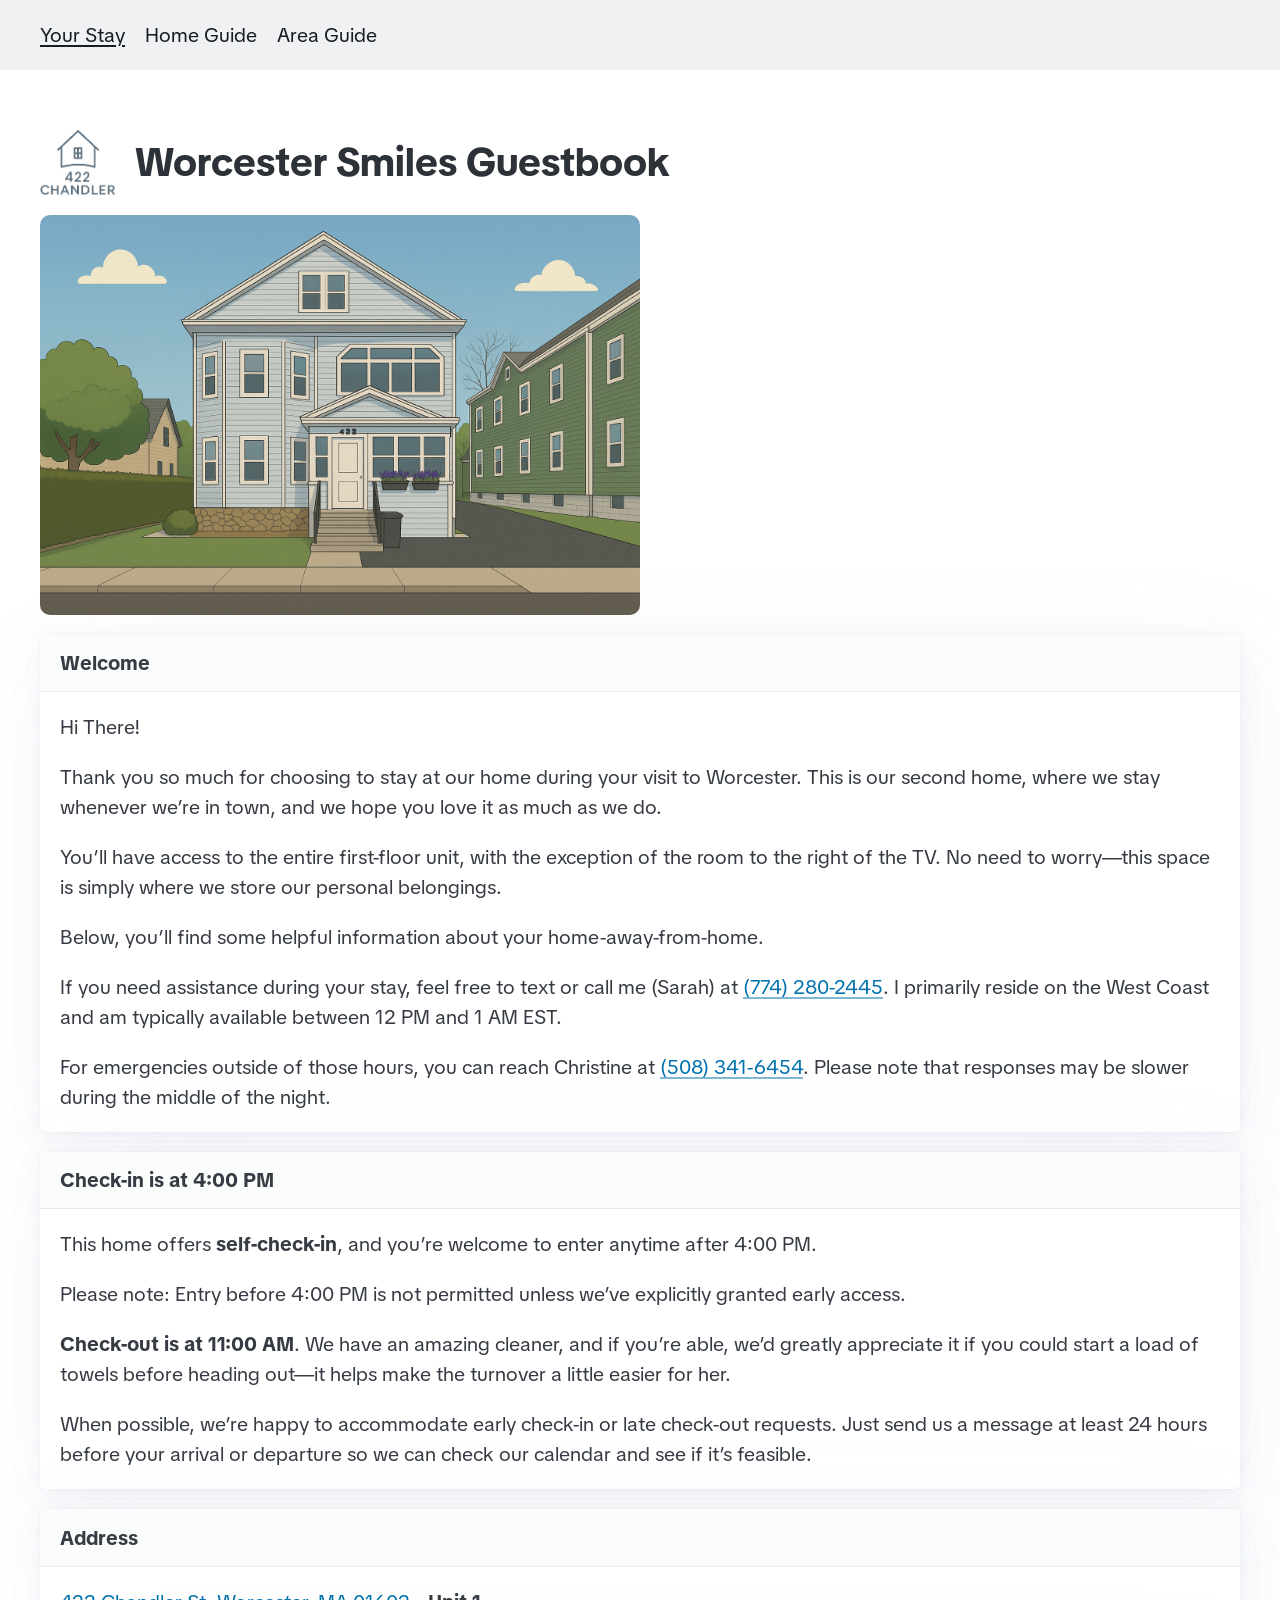
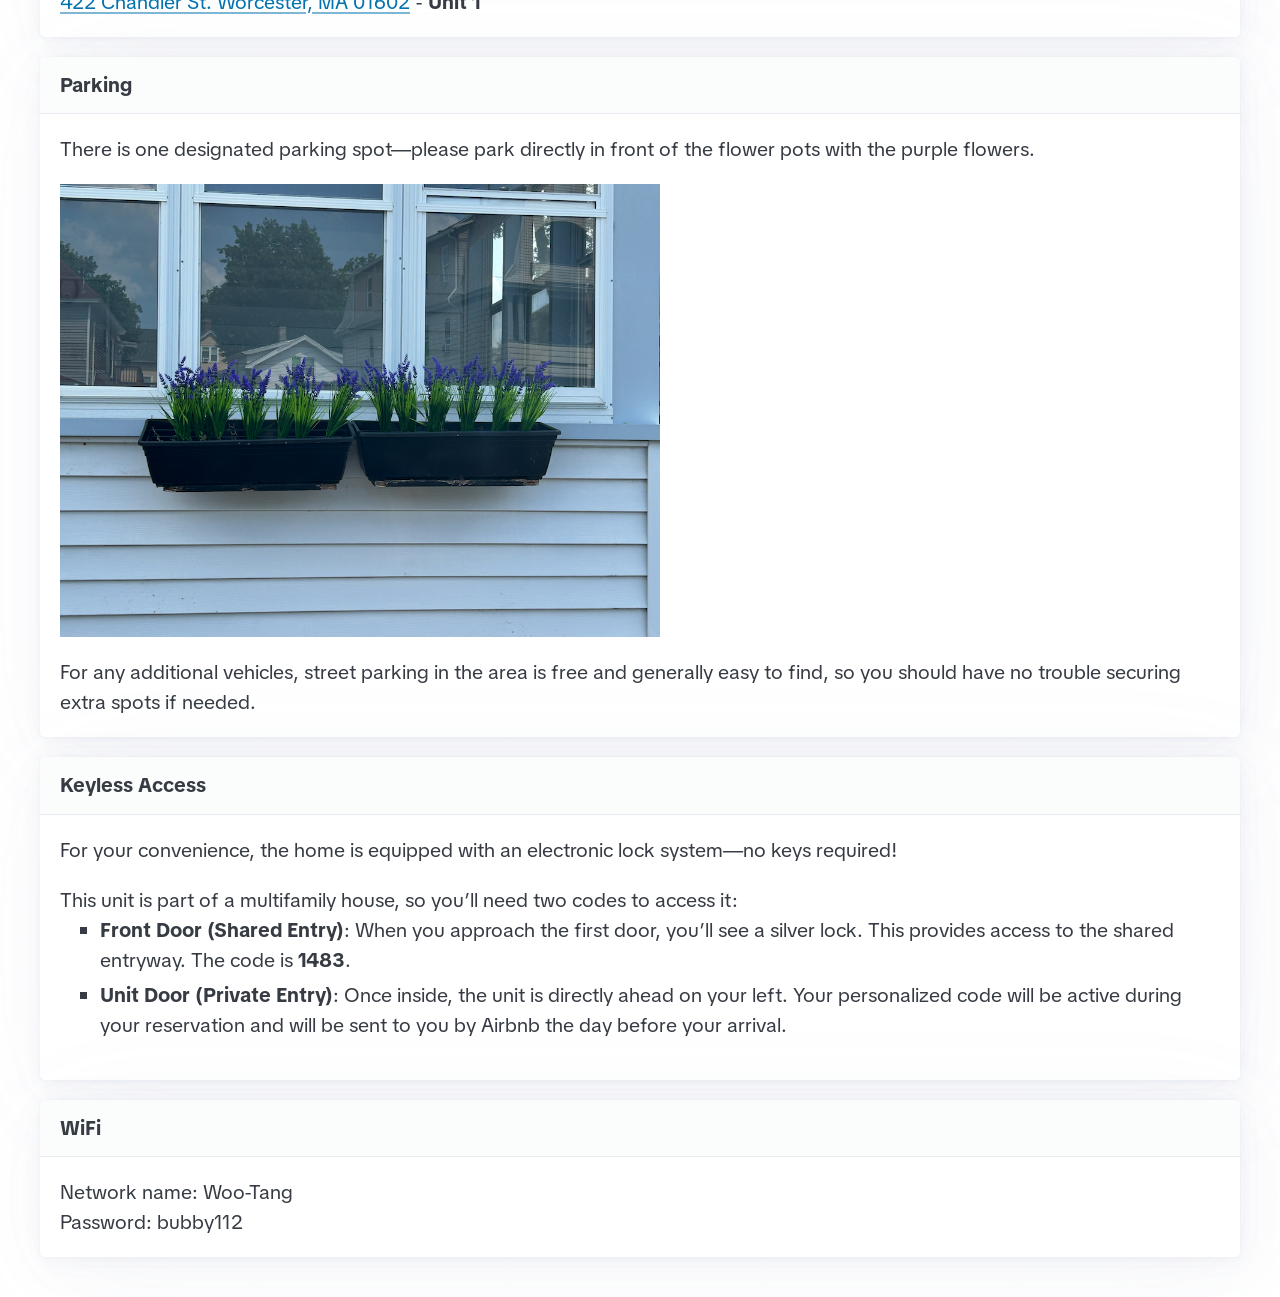
==== commit 85145b34: "Update home guide content, re-format files" ====
--- a/index.html
+++ b/index.html
@@ -1,170 +1,197 @@
 <!doctype html>
 <html lang="en" data-theme="light">
-    <head>
-        <meta charset="utf-8" />
-        <meta name="viewport" content="width=device-width, initial-scale=1" />
+  <head>
+    <meta charset="utf-8" />
+    <meta name="viewport" content="width=device-width, initial-scale=1" />
 
-        <title>Worcester Smiles</title>
-        <meta name="title" content="Worcester Smiles" />
+    <title>Worcester Smiles</title>
+    <meta name="title" content="Worcester Smiles" />
 
-        <link rel="stylesheet" href="./pico.min.css" />
-        <link rel="stylesheet" href="./pico.colors.min.css" />
-        <link rel="stylesheet" href="./style/global.css" />
-        <link rel="stylesheet" href="./style/index.css" />
+    <link rel="stylesheet" href="./pico.min.css" />
+    <link rel="stylesheet" href="./pico.colors.min.css" />
+    <link rel="stylesheet" href="./style/global.css" />
+    <link rel="stylesheet" href="./style/index.css" />
 
-        <link rel="preconnect" href="https://fonts.googleapis.com" />
-        <link rel="preconnect" href="https://fonts.gstatic.com" crossorigin />
-        <link
-            href="https://fonts.googleapis.com/css2?family=TikTok+Sans:opsz,wght@12..36,300..900&display=swap"
-            rel="stylesheet"
-        />
-        <link rel="icon" type="image/x-icon" href="./images/favicon.png" />
-    </head>
-    <body>
-        <header class="pico-background-zinc-50">
-            <nav class="container">
-                <ul>
-                    <li>
-                        <a href="./" class="contrast active">Your Stay</a>
-                    </li>
-                    <li>
-                        <a href="home-guide" class="contrast">Home Guide</a>
-                    </li>
-                    <li>
-                        <a href="area-guide" class="contrast">Area Guide</a>
-                    </li>
-                </ul>
-            </nav>
-        </header>
-        <main class="container">
-            <section class="title">
-                <a href="./">
-                    <img class="logo" src="./images/logo.png" alt="Worcester Smiles Logo" />
-                </a>
-                <a href="./">
-                    <h1>Worcester Smiles Guestbook</h1>
-                </a>
-            </section>
+    <link rel="preconnect" href="https://fonts.googleapis.com" />
+    <link rel="preconnect" href="https://fonts.gstatic.com" crossorigin />
+    <link
+      href="https://fonts.googleapis.com/css2?family=TikTok+Sans:opsz,wght@12..36,300..900&display=swap"
+      rel="stylesheet"
+    />
+    <link rel="icon" type="image/x-icon" href="./images/favicon.png" />
+  </head>
+  <body>
+    <header class="pico-background-zinc-50">
+      <nav class="container">
+        <ul>
+          <li>
+            <a href="./" class="contrast active">Your Stay</a>
+          </li>
+          <li>
+            <a href="home-guide" class="contrast">Home Guide</a>
+          </li>
+          <li>
+            <a href="area-guide" class="contrast">Area Guide</a>
+          </li>
+        </ul>
+      </nav>
+    </header>
+    <main class="container">
+      <section class="title">
+        <a href="./">
+          <img
+            class="logo"
+            src="./images/logo.png"
+            alt="Worcester Smiles Logo"
+          />
+        </a>
+        <a href="./">
+          <h1>Worcester Smiles Guestbook</h1>
+        </a>
+      </section>
 
-            <section>
-                <img class="home" src="./images/home-fixed.png" alt="Home drawing" />
-            </section>
+      <section>
+        <img class="home" src="./images/home-fixed.png" alt="Home drawing" />
+      </section>
 
-            <section>
-                <article>
-                    <header>
-                        <strong>Welcome</strong>
-                    </header>
-                    <p>Hi There!</p>
+      <section>
+        <article>
+          <header>
+            <strong>Welcome</strong>
+          </header>
+          <p>Hi There!</p>
 
-                    <p>
-                        Thank you so much for choosing to stay at our home during your visit to Worcester. This is our
-                        second home, where we stay whenever we’re in town, and we hope you love it as much as we do.
-                    </p>
+          <p>
+            Thank you so much for choosing to stay at our home during your visit
+            to Worcester. This is our second home, where we stay whenever we’re
+            in town, and we hope you love it as much as we do.
+          </p>
 
-                    <p>
-                        You’ll have access to the entire first-floor unit, with the exception of the room to the right
-                        of the TV. No need to worry—this space is simply where we store our personal belongings.
-                    </p>
+          <p>
+            You’ll have access to the entire first-floor unit, with the
+            exception of the room to the right of the TV. No need to worry—this
+            space is simply where we store our personal belongings.
+          </p>
 
-                    <p>Below, you’ll find some helpful information about your home-away-from-home.</p>
+          <p>
+            Below, you’ll find some helpful information about your
+            home-away-from-home.
+          </p>
 
-                    <p>
-                        If you need assistance during your stay, feel free to text or call me (Sarah) at
-                        <a href="tel: (774) 280-2445">(774) 280-2445</a>. I primarily reside on the West Coast and am
-                        typically available between 12 PM and 1 AM EST.
-                    </p>
+          <p>
+            If you need assistance during your stay, feel free to text or call
+            me (Sarah) at
+            <a href="tel: (774) 280-2445">(774) 280-2445</a>. I primarily reside
+            on the West Coast and am typically available between 12 PM and 1 AM
+            EST.
+          </p>
 
-                    <p>
-                        For emergencies outside of those hours, you can reach Christine at
-                        <a href="tel: (508) 341-6454">(508) 341-6454</a>. Please note that responses may be slower
-                        during the middle of the night.
-                    </p>
-                </article>
+          <p>
+            For emergencies outside of those hours, you can reach Christine at
+            <a href="tel: (508) 341-6454">(508) 341-6454</a>. Please note that
+            responses may be slower during the middle of the night.
+          </p>
+        </article>
 
-                <article>
-                    <header>
-                        <strong>Check-in is at 4:00 PM</strong>
-                    </header>
-                    <p>
-                        This home offers <strong>self-check-in</strong>, and you’re welcome to enter anytime after 4:00
-                        PM.
-                    </p>
+        <article>
+          <header>
+            <strong>Check-in is at 4:00 PM</strong>
+          </header>
+          <p>
+            This home offers <strong>self-check-in</strong>, and you’re welcome
+            to enter anytime after 4:00 PM.
+          </p>
 
-                    <p>
-                        Please note: Entry before 4:00 PM is not permitted unless we’ve explicitly granted early access.
-                    </p>
+          <p>
+            Please note: Entry before 4:00 PM is not permitted unless we’ve
+            explicitly granted early access.
+          </p>
 
-                    <p>
-                        <strong>Check-out is at 11:00 AM</strong>. We have an amazing cleaner, and if you’re able, we’d
-                        greatly appreciate it if you could start a load of towels before heading out—it helps make the
-                        turnover a little easier for her.
-                    </p>
+          <p>
+            <strong>Check-out is at 11:00 AM</strong>. We have an amazing
+            cleaner, and if you’re able, we’d greatly appreciate it if you could
+            start a load of towels before heading out—it helps make the turnover
+            a little easier for her.
+          </p>
 
-                    <p>
-                        When possible, we’re happy to accommodate early check-in or late check-out requests. Just send
-                        us a message at least 24 hours before your arrival or departure so we can check our calendar and
-                        see if it’s feasible.
-                    </p>
-                </article>
+          <p>
+            When possible, we’re happy to accommodate early check-in or late
+            check-out requests. Just send us a message at least 24 hours before
+            your arrival or departure so we can check our calendar and see if
+            it’s feasible.
+          </p>
+        </article>
 
-                <article>
-                    <header>
-                        <strong>Address</strong>
-                    </header>
-                    <p>
-                        <a target="_blank" href="https://maps.app.goo.gl/UMV1MYsTziHJftKr7"
-                            >422 Chandler St. Worcester, MA 01602</a
-                        >
-                        - <strong>Unit 1</strong>
-                    </p>
-                </article>
+        <article>
+          <header>
+            <strong>Address</strong>
+          </header>
+          <p>
+            <a target="_blank" href="https://maps.app.goo.gl/UMV1MYsTziHJftKr7"
+              >422 Chandler St. Worcester, MA 01602</a
+            >
+            - <strong>Unit 1</strong>
+          </p>
+        </article>
 
-                <article>
-                    <header>
-                        <strong>Parking</strong>
-                    </header>
-                    <p>
-                        There is one designated parking spot—please park directly in front of the flower pots with the
-                        purple flowers.
-                    </p>
-                    <img class="plants" src="./images/plants.png" alt="Potted plants in driveway" />
-                    <p>
-                        For any additional vehicles, street parking in the area is free and generally easy to find, so
-                        you should have no trouble securing extra spots if needed.
-                    </p>
-                </article>
+        <article>
+          <header>
+            <strong>Parking</strong>
+          </header>
+          <p>
+            There is one designated parking spot—please park directly in front
+            of the flower pots with the purple flowers.
+          </p>
+          <img
+            class="plants"
+            src="./images/plants.png"
+            alt="Potted plants in driveway"
+          />
+          <p>
+            For any additional vehicles, street parking in the area is free and
+            generally easy to find, so you should have no trouble securing extra
+            spots if needed.
+          </p>
+        </article>
 
-                <article>
-                    <header>
-                        <strong>Keyless Access</strong>
-                    </header>
-                    <p>For your convenience, the home is equipped with an electronic lock system—no keys required!</p>
+        <article>
+          <header>
+            <strong>Keyless Access</strong>
+          </header>
+          <p>
+            For your convenience, the home is equipped with an electronic lock
+            system—no keys required!
+          </p>
 
-                    <p>This unit is part of a multifamily house, so you’ll need two codes to access it:</p>
+          <p>
+            This unit is part of a multifamily house, so you’ll need two codes
+            to access it:
+          </p>
 
-                    <ul>
-                        <li>
-                            <strong>Front Door (Shared Entry)</strong>: When you approach the first door, you’ll see a
-                            silver lock. This provides access to the shared entryway. The code is <strong>1483</strong>.
-                        </li>
-                        <li>
-                            <strong>Unit Door (Private Entry)</strong>: Once inside, the unit is directly ahead on your
-                            left. Your personalized code will be active during your reservation and will be sent to you
-                            by Airbnb the day before your arrival.
-                        </li>
-                    </ul>
-                </article>
+          <ul>
+            <li>
+              <strong>Front Door (Shared Entry)</strong>: When you approach the
+              first door, you’ll see a silver lock. This provides access to the
+              shared entryway. The code is <strong>1483</strong>.
+            </li>
+            <li>
+              <strong>Unit Door (Private Entry)</strong>: Once inside, the unit
+              is directly ahead on your left. Your personalized code will be
+              active during your reservation and will be sent to you by Airbnb
+              the day before your arrival.
+            </li>
+          </ul>
+        </article>
 
-                <article>
-                    <header><strong>WiFi</strong></header>
+        <article>
+          <header><strong>WiFi</strong></header>
 
-                    <p>
-                        Network name: Woo-Tang <br />
-                        Password: bubby112
-                    </p>
-                </article>
-            </section>
-        </main>
-    </body>
+          <p>
+            Network name: Woo-Tang <br />
+            Password: bubby112
+          </p>
+        </article>
+      </section>
+    </main>
+  </body>
 </html>
--- a/pico.min.css
+++ b/pico.min.css
@@ -1,4 +1,4 @@
 @charset "UTF-8";/*!
  * Pico CSS ✨ v2.1.1 (https://picocss.com)
  * Copyright 2019-2025 - Licensed under MIT
- */:host,:root{--pico-font-family-emoji:"Apple Color Emoji","Segoe UI Emoji","Segoe UI Symbol","Noto Color Emoji";--pico-font-family-sans-serif:system-ui,"Segoe UI",Roboto,Oxygen,Ubuntu,Cantarell,Helvetica,Arial,"Helvetica Neue",sans-serif,var(--pico-font-family-emoji);--pico-font-family-monospace:ui-monospace,SFMono-Regular,"SF Mono",Menlo,Consolas,"Liberation Mono",monospace,var(--pico-font-family-emoji);--pico-font-family:var(--pico-font-family-sans-serif);--pico-line-height:1.5;--pico-font-weight:400;--pico-font-size:100%;--pico-text-underline-offset:0.1rem;--pico-border-radius:0.25rem;--pico-border-width:0.0625rem;--pico-outline-width:0.125rem;--pico-transition:0.2s ease-in-out;--pico-spacing:1rem;--pico-typography-spacing-vertical:1rem;--pico-block-spacing-vertical:var(--pico-spacing);--pico-block-spacing-horizontal:var(--pico-spacing);--pico-grid-column-gap:var(--pico-spacing);--pico-grid-row-gap:var(--pico-spacing);--pico-form-element-spacing-vertical:0.75rem;--pico-form-element-spacing-horizontal:1rem;--pico-group-box-shadow:0 0 0 rgba(0, 0, 0, 0);--pico-group-box-shadow-focus-with-button:0 0 0 var(--pico-outline-width) var(--pico-primary-focus);--pico-group-box-shadow-focus-with-input:0 0 0 0.0625rem var(--pico-form-element-border-color);--pico-modal-overlay-backdrop-filter:blur(0.375rem);--pico-nav-element-spacing-vertical:1rem;--pico-nav-element-spacing-horizontal:0.5rem;--pico-nav-link-spacing-vertical:0.5rem;--pico-nav-link-spacing-horizontal:0.5rem;--pico-nav-breadcrumb-divider:">";--pico-icon-checkbox:url("data:image/svg+xml,%3Csvg xmlns='http://www.w3.org/2000/svg' width='24' height='24' viewBox='0 0 24 24' fill='none' stroke='rgb(255, 255, 255)' stroke-width='4' stroke-linecap='round' stroke-linejoin='round'%3E%3Cpolyline points='20 6 9 17 4 12'%3E%3C/polyline%3E%3C/svg%3E");--pico-icon-minus:url("data:image/svg+xml,%3Csvg xmlns='http://www.w3.org/2000/svg' width='24' height='24' viewBox='0 0 24 24' fill='none' stroke='rgb(255, 255, 255)' stroke-width='4' stroke-linecap='round' stroke-linejoin='round'%3E%3Cline x1='5' y1='12' x2='19' y2='12'%3E%3C/line%3E%3C/svg%3E");--pico-icon-chevron:url("data:image/svg+xml,%3Csvg xmlns='http://www.w3.org/2000/svg' width='24' height='24' viewBox='0 0 24 24' fill='none' stroke='rgb(136, 145, 164)' stroke-width='2' stroke-linecap='round' stroke-linejoin='round'%3E%3Cpolyline points='6 9 12 15 18 9'%3E%3C/polyline%3E%3C/svg%3E");--pico-icon-date:url("data:image/svg+xml,%3Csvg xmlns='http://www.w3.org/2000/svg' width='24' height='24' viewBox='0 0 24 24' fill='none' stroke='rgb(136, 145, 164)' stroke-width='2' stroke-linecap='round' stroke-linejoin='round'%3E%3Crect x='3' y='4' width='18' height='18' rx='2' ry='2'%3E%3C/rect%3E%3Cline x1='16' y1='2' x2='16' y2='6'%3E%3C/line%3E%3Cline x1='8' y1='2' x2='8' y2='6'%3E%3C/line%3E%3Cline x1='3' y1='10' x2='21' y2='10'%3E%3C/line%3E%3C/svg%3E");--pico-icon-time:url("data:image/svg+xml,%3Csvg xmlns='http://www.w3.org/2000/svg' width='24' height='24' viewBox='0 0 24 24' fill='none' stroke='rgb(136, 145, 164)' stroke-width='2' stroke-linecap='round' stroke-linejoin='round'%3E%3Ccircle cx='12' cy='12' r='10'%3E%3C/circle%3E%3Cpolyline points='12 6 12 12 16 14'%3E%3C/polyline%3E%3C/svg%3E");--pico-icon-search:url("data:image/svg+xml,%3Csvg xmlns='http://www.w3.org/2000/svg' width='24' height='24' viewBox='0 0 24 24' fill='none' stroke='rgb(136, 145, 164)' stroke-width='1.5' stroke-linecap='round' stroke-linejoin='round'%3E%3Ccircle cx='11' cy='11' r='8'%3E%3C/circle%3E%3Cline x1='21' y1='21' x2='16.65' y2='16.65'%3E%3C/line%3E%3C/svg%3E");--pico-icon-close:url("data:image/svg+xml,%3Csvg xmlns='http://www.w3.org/2000/svg' width='24' height='24' viewBox='0 0 24 24' fill='none' stroke='rgb(136, 145, 164)' stroke-width='3' stroke-linecap='round' stroke-linejoin='round'%3E%3Cline x1='18' y1='6' x2='6' y2='18'%3E%3C/line%3E%3Cline x1='6' y1='6' x2='18' y2='18'%3E%3C/line%3E%3C/svg%3E");--pico-icon-loading:url("data:image/svg+xml,%3Csvg fill='none' height='24' width='24' viewBox='0 0 24 24' xmlns='http://www.w3.org/2000/svg' %3E%3Cstyle%3E g %7B animation: rotate 2s linear infinite; transform-origin: center center; %7D circle %7B stroke-dasharray: 75,100; stroke-dashoffset: -5; animation: dash 1.5s ease-in-out infinite; stroke-linecap: round; %7D @keyframes rotate %7B 0%25 %7B transform: rotate(0deg); %7D 100%25 %7B transform: rotate(360deg); %7D %7D @keyframes dash %7B 0%25 %7B stroke-dasharray: 1,100; stroke-dashoffset: 0; %7D 50%25 %7B stroke-dasharray: 44.5,100; stroke-dashoffset: -17.5; %7D 100%25 %7B stroke-dasharray: 44.5,100; stroke-dashoffset: -62; %7D %7D %3C/style%3E%3Cg%3E%3Ccircle cx='12' cy='12' r='10' fill='none' stroke='rgb(136, 145, 164)' stroke-width='4' /%3E%3C/g%3E%3C/svg%3E")}@media (min-width:576px){:host,:root{--pico-font-size:106.25%}}@media (min-width:768px){:host,:root{--pico-font-size:112.5%}}@media (min-width:1024px){:host,:root{--pico-font-size:118.75%}}@media (min-width:1280px){:host,:root{--pico-font-size:125%}}@media (min-width:1536px){:host,:root{--pico-font-size:131.25%}}a{--pico-text-decoration:underline}a.contrast,a.secondary{--pico-text-decoration:underline}small{--pico-font-size:0.875em}h1,h2,h3,h4,h5,h6{--pico-font-weight:700}h1{--pico-font-size:2rem;--pico-line-height:1.125;--pico-typography-spacing-top:3rem}h2{--pico-font-size:1.75rem;--pico-line-height:1.15;--pico-typography-spacing-top:2.625rem}h3{--pico-font-size:1.5rem;--pico-line-height:1.175;--pico-typography-spacing-top:2.25rem}h4{--pico-font-size:1.25rem;--pico-line-height:1.2;--pico-typography-spacing-top:1.874rem}h5{--pico-font-size:1.125rem;--pico-line-height:1.225;--pico-typography-spacing-top:1.6875rem}h6{--pico-font-size:1rem;--pico-line-height:1.25;--pico-typography-spacing-top:1.5rem}tfoot td,tfoot th,thead td,thead th{--pico-font-weight:600;--pico-border-width:0.1875rem}code,kbd,pre,samp{--pico-font-family:var(--pico-font-family-monospace)}kbd{--pico-font-weight:bolder}:where(select,textarea),input:not([type=submit],[type=button],[type=reset],[type=checkbox],[type=radio],[type=file]){--pico-outline-width:0.0625rem}[type=search]{--pico-border-radius:5rem}[type=checkbox],[type=radio]{--pico-border-width:0.125rem}[type=checkbox][role=switch]{--pico-border-width:0.1875rem}details.dropdown summary:not([role=button]){--pico-outline-width:0.0625rem}nav details.dropdown summary:focus-visible{--pico-outline-width:0.125rem}[role=search]{--pico-border-radius:5rem}[role=group]:has(button.secondary:focus,[type=submit].secondary:focus,[type=button].secondary:focus,[role=button].secondary:focus),[role=search]:has(button.secondary:focus,[type=submit].secondary:focus,[type=button].secondary:focus,[role=button].secondary:focus){--pico-group-box-shadow-focus-with-button:0 0 0 var(--pico-outline-width) var(--pico-secondary-focus)}[role=group]:has(button.contrast:focus,[type=submit].contrast:focus,[type=button].contrast:focus,[role=button].contrast:focus),[role=search]:has(button.contrast:focus,[type=submit].contrast:focus,[type=button].contrast:focus,[role=button].contrast:focus){--pico-group-box-shadow-focus-with-button:0 0 0 var(--pico-outline-width) var(--pico-contrast-focus)}[role=group] [role=button],[role=group] [type=button],[role=group] [type=submit],[role=group] button,[role=search] [role=button],[role=search] [type=button],[role=search] [type=submit],[role=search] button{--pico-form-element-spacing-horizontal:2rem}details summary[role=button]:not(.outline)::after{filter:brightness(0) invert(1)}[aria-busy=true]:not(input,select,textarea):is(button,[type=submit],[type=button],[type=reset],[role=button]):not(.outline)::before{filter:brightness(0) invert(1)}:host(:not([data-theme=dark])),:root:not([data-theme=dark]),[data-theme=light]{color-scheme:light;--pico-background-color:#fff;--pico-color:#373c44;--pico-text-selection-color:rgba(2, 154, 232, 0.25);--pico-muted-color:#646b79;--pico-muted-border-color:rgb(231, 234, 239.5);--pico-primary:#0172ad;--pico-primary-background:#0172ad;--pico-primary-border:var(--pico-primary-background);--pico-primary-underline:rgba(1, 114, 173, 0.5);--pico-primary-hover:#015887;--pico-primary-hover-background:#02659a;--pico-primary-hover-border:var(--pico-primary-hover-background);--pico-primary-hover-underline:var(--pico-primary-hover);--pico-primary-focus:rgba(2, 154, 232, 0.5);--pico-primary-inverse:#fff;--pico-secondary:#5d6b89;--pico-secondary-background:#525f7a;--pico-secondary-border:var(--pico-secondary-background);--pico-secondary-underline:rgba(93, 107, 137, 0.5);--pico-secondary-hover:#48536b;--pico-secondary-hover-background:#48536b;--pico-secondary-hover-border:var(--pico-secondary-hover-background);--pico-secondary-hover-underline:var(--pico-secondary-hover);--pico-secondary-focus:rgba(93, 107, 137, 0.25);--pico-secondary-inverse:#fff;--pico-contrast:#181c25;--pico-contrast-background:#181c25;--pico-contrast-border:var(--pico-contrast-background);--pico-contrast-underline:rgba(24, 28, 37, 0.5);--pico-contrast-hover:#000;--pico-contrast-hover-background:#000;--pico-contrast-hover-border:var(--pico-contrast-hover-background);--pico-contrast-hover-underline:var(--pico-secondary-hover);--pico-contrast-focus:rgba(93, 107, 137, 0.25);--pico-contrast-inverse:#fff;--pico-box-shadow:0.0145rem 0.029rem 0.174rem rgba(129, 145, 181, 0.01698),0.0335rem 0.067rem 0.402rem rgba(129, 145, 181, 0.024),0.0625rem 0.125rem 0.75rem rgba(129, 145, 181, 0.03),0.1125rem 0.225rem 1.35rem rgba(129, 145, 181, 0.036),0.2085rem 0.417rem 2.502rem rgba(129, 145, 181, 0.04302),0.5rem 1rem 6rem rgba(129, 145, 181, 0.06),0 0 0 0.0625rem rgba(129, 145, 181, 0.015);--pico-h1-color:#2d3138;--pico-h2-color:#373c44;--pico-h3-color:#424751;--pico-h4-color:#4d535e;--pico-h5-color:#5c6370;--pico-h6-color:#646b79;--pico-mark-background-color:rgb(252.5, 230.5, 191.5);--pico-mark-color:#0f1114;--pico-ins-color:rgb(28.5, 105.5, 84);--pico-del-color:rgb(136, 56.5, 53);--pico-blockquote-border-color:var(--pico-muted-border-color);--pico-blockquote-footer-color:var(--pico-muted-color);--pico-button-box-shadow:0 0 0 rgba(0, 0, 0, 0);--pico-button-hover-box-shadow:0 0 0 rgba(0, 0, 0, 0);--pico-table-border-color:var(--pico-muted-border-color);--pico-table-row-stripped-background-color:rgba(111, 120, 135, 0.0375);--pico-code-background-color:rgb(243, 244.5, 246.75);--pico-code-color:#646b79;--pico-code-kbd-background-color:var(--pico-color);--pico-code-kbd-color:var(--pico-background-color);--pico-form-element-background-color:rgb(251, 251.5, 252.25);--pico-form-element-selected-background-color:#dfe3eb;--pico-form-element-border-color:#cfd5e2;--pico-form-element-color:#23262c;--pico-form-element-placeholder-color:var(--pico-muted-color);--pico-form-element-active-background-color:#fff;--pico-form-element-active-border-color:var(--pico-primary-border);--pico-form-element-focus-color:var(--pico-primary-border);--pico-form-element-disabled-opacity:0.5;--pico-form-element-invalid-border-color:rgb(183.5, 105.5, 106.5);--pico-form-element-invalid-active-border-color:rgb(200.25, 79.25, 72.25);--pico-form-element-invalid-focus-color:var(--pico-form-element-invalid-active-border-color);--pico-form-element-valid-border-color:rgb(76, 154.5, 137.5);--pico-form-element-valid-active-border-color:rgb(39, 152.75, 118.75);--pico-form-element-valid-focus-color:var(--pico-form-element-valid-active-border-color);--pico-switch-background-color:#bfc7d9;--pico-switch-checked-background-color:var(--pico-primary-background);--pico-switch-color:#fff;--pico-switch-thumb-box-shadow:0 0 0 rgba(0, 0, 0, 0);--pico-range-border-color:#dfe3eb;--pico-range-active-border-color:#bfc7d9;--pico-range-thumb-border-color:var(--pico-background-color);--pico-range-thumb-color:var(--pico-secondary-background);--pico-range-thumb-active-color:var(--pico-primary-background);--pico-accordion-border-color:var(--pico-muted-border-color);--pico-accordion-active-summary-color:var(--pico-primary-hover);--pico-accordion-close-summary-color:var(--pico-color);--pico-accordion-open-summary-color:var(--pico-muted-color);--pico-card-background-color:var(--pico-background-color);--pico-card-border-color:var(--pico-muted-border-color);--pico-card-box-shadow:var(--pico-box-shadow);--pico-card-sectioning-background-color:rgb(251, 251.5, 252.25);--pico-dropdown-background-color:#fff;--pico-dropdown-border-color:#eff1f4;--pico-dropdown-box-shadow:var(--pico-box-shadow);--pico-dropdown-color:var(--pico-color);--pico-dropdown-hover-background-color:#eff1f4;--pico-loading-spinner-opacity:0.5;--pico-modal-overlay-background-color:rgba(232, 234, 237, 0.75);--pico-progress-background-color:#dfe3eb;--pico-progress-color:var(--pico-primary-background);--pico-tooltip-background-color:var(--pico-contrast-background);--pico-tooltip-color:var(--pico-contrast-inverse);--pico-icon-valid:url("data:image/svg+xml,%3Csvg xmlns='http://www.w3.org/2000/svg' width='24' height='24' viewBox='0 0 24 24' fill='none' stroke='rgb(76, 154.5, 137.5)' stroke-width='2' stroke-linecap='round' stroke-linejoin='round'%3E%3Cpolyline points='20 6 9 17 4 12'%3E%3C/polyline%3E%3C/svg%3E");--pico-icon-invalid:url("data:image/svg+xml,%3Csvg xmlns='http://www.w3.org/2000/svg' width='24' height='24' viewBox='0 0 24 24' fill='none' stroke='rgb(200.25, 79.25, 72.25)' stroke-width='2' stroke-linecap='round' stroke-linejoin='round'%3E%3Ccircle cx='12' cy='12' r='10'%3E%3C/circle%3E%3Cline x1='12' y1='8' x2='12' y2='12'%3E%3C/line%3E%3Cline x1='12' y1='16' x2='12.01' y2='16'%3E%3C/line%3E%3C/svg%3E")}:host(:not([data-theme=dark])) input:is([type=submit],[type=button],[type=reset],[type=checkbox],[type=radio],[type=file]),:root:not([data-theme=dark]) input:is([type=submit],[type=button],[type=reset],[type=checkbox],[type=radio],[type=file]),[data-theme=light] input:is([type=submit],[type=button],[type=reset],[type=checkbox],[type=radio],[type=file]){--pico-form-element-focus-color:var(--pico-primary-focus)}@media only screen and (prefers-color-scheme:dark){:host(:not([data-theme])),:root:not([data-theme]){color-scheme:dark;--pico-background-color:rgb(19, 22.5, 30.5);--pico-color:#c2c7d0;--pico-text-selection-color:rgba(1, 170, 255, 0.1875);--pico-muted-color:#7b8495;--pico-muted-border-color:#202632;--pico-primary:#01aaff;--pico-primary-background:#0172ad;--pico-primary-border:var(--pico-primary-background);--pico-primary-underline:rgba(1, 170, 255, 0.5);--pico-primary-hover:#79c0ff;--pico-primary-hover-background:#017fc0;--pico-primary-hover-border:var(--pico-primary-hover-background);--pico-primary-hover-underline:var(--pico-primary-hover);--pico-primary-focus:rgba(1, 170, 255, 0.375);--pico-primary-inverse:#fff;--pico-secondary:#969eaf;--pico-secondary-background:#525f7a;--pico-secondary-border:var(--pico-secondary-background);--pico-secondary-underline:rgba(150, 158, 175, 0.5);--pico-secondary-hover:#b3b9c5;--pico-secondary-hover-background:#5d6b89;--pico-secondary-hover-border:var(--pico-secondary-hover-background);--pico-secondary-hover-underline:var(--pico-secondary-hover);--pico-secondary-focus:rgba(144, 158, 190, 0.25);--pico-secondary-inverse:#fff;--pico-contrast:#dfe3eb;--pico-contrast-background:#eff1f4;--pico-contrast-border:var(--pico-contrast-background);--pico-contrast-underline:rgba(223, 227, 235, 0.5);--pico-contrast-hover:#fff;--pico-contrast-hover-background:#fff;--pico-contrast-hover-border:var(--pico-contrast-hover-background);--pico-contrast-hover-underline:var(--pico-contrast-hover);--pico-contrast-focus:rgba(207, 213, 226, 0.25);--pico-contrast-inverse:#000;--pico-box-shadow:0.0145rem 0.029rem 0.174rem rgba(7, 8.5, 12, 0.01698),0.0335rem 0.067rem 0.402rem rgba(7, 8.5, 12, 0.024),0.0625rem 0.125rem 0.75rem rgba(7, 8.5, 12, 0.03),0.1125rem 0.225rem 1.35rem rgba(7, 8.5, 12, 0.036),0.2085rem 0.417rem 2.502rem rgba(7, 8.5, 12, 0.04302),0.5rem 1rem 6rem rgba(7, 8.5, 12, 0.06),0 0 0 0.0625rem rgba(7, 8.5, 12, 0.015);--pico-h1-color:#f0f1f3;--pico-h2-color:#e0e3e7;--pico-h3-color:#c2c7d0;--pico-h4-color:#b3b9c5;--pico-h5-color:#a4acba;--pico-h6-color:#8891a4;--pico-mark-background-color:#014063;--pico-mark-color:#fff;--pico-ins-color:#62af9a;--pico-del-color:rgb(205.5, 126, 123);--pico-blockquote-border-color:var(--pico-muted-border-color);--pico-blockquote-footer-color:var(--pico-muted-color);--pico-button-box-shadow:0 0 0 rgba(0, 0, 0, 0);--pico-button-hover-box-shadow:0 0 0 rgba(0, 0, 0, 0);--pico-table-border-color:var(--pico-muted-border-color);--pico-table-row-stripped-background-color:rgba(111, 120, 135, 0.0375);--pico-code-background-color:rgb(26, 30.5, 40.25);--pico-code-color:#8891a4;--pico-code-kbd-background-color:var(--pico-color);--pico-code-kbd-color:var(--pico-background-color);--pico-form-element-background-color:rgb(28, 33, 43.5);--pico-form-element-selected-background-color:#2a3140;--pico-form-element-border-color:#2a3140;--pico-form-element-color:#e0e3e7;--pico-form-element-placeholder-color:#8891a4;--pico-form-element-active-background-color:rgb(26, 30.5, 40.25);--pico-form-element-active-border-color:var(--pico-primary-border);--pico-form-element-focus-color:var(--pico-primary-border);--pico-form-element-disabled-opacity:0.5;--pico-form-element-invalid-border-color:rgb(149.5, 74, 80);--pico-form-element-invalid-active-border-color:rgb(183.25, 63.5, 59);--pico-form-element-invalid-focus-color:var(--pico-form-element-invalid-active-border-color);--pico-form-element-valid-border-color:#2a7b6f;--pico-form-element-valid-active-border-color:rgb(22, 137, 105.5);--pico-form-element-valid-focus-color:var(--pico-form-element-valid-active-border-color);--pico-switch-background-color:#333c4e;--pico-switch-checked-background-color:var(--pico-primary-background);--pico-switch-color:#fff;--pico-switch-thumb-box-shadow:0 0 0 rgba(0, 0, 0, 0);--pico-range-border-color:#202632;--pico-range-active-border-color:#2a3140;--pico-range-thumb-border-color:var(--pico-background-color);--pico-range-thumb-color:var(--pico-secondary-background);--pico-range-thumb-active-color:var(--pico-primary-background);--pico-accordion-border-color:var(--pico-muted-border-color);--pico-accordion-active-summary-color:var(--pico-primary-hover);--pico-accordion-close-summary-color:var(--pico-color);--pico-accordion-open-summary-color:var(--pico-muted-color);--pico-card-background-color:#181c25;--pico-card-border-color:var(--pico-card-background-color);--pico-card-box-shadow:var(--pico-box-shadow);--pico-card-sectioning-background-color:rgb(26, 30.5, 40.25);--pico-dropdown-background-color:#181c25;--pico-dropdown-border-color:#202632;--pico-dropdown-box-shadow:var(--pico-box-shadow);--pico-dropdown-color:var(--pico-color);--pico-dropdown-hover-background-color:#202632;--pico-loading-spinner-opacity:0.5;--pico-modal-overlay-background-color:rgba(7.5, 8.5, 10, 0.75);--pico-progress-background-color:#202632;--pico-progress-color:var(--pico-primary-background);--pico-tooltip-background-color:var(--pico-contrast-background);--pico-tooltip-color:var(--pico-contrast-inverse);--pico-icon-valid:url("data:image/svg+xml,%3Csvg xmlns='http://www.w3.org/2000/svg' width='24' height='24' viewBox='0 0 24 24' fill='none' stroke='rgb(42, 123, 111)' stroke-width='2' stroke-linecap='round' stroke-linejoin='round'%3E%3Cpolyline points='20 6 9 17 4 12'%3E%3C/polyline%3E%3C/svg%3E");--pico-icon-invalid:url("data:image/svg+xml,%3Csvg xmlns='http://www.w3.org/2000/svg' width='24' height='24' viewBox='0 0 24 24' fill='none' stroke='rgb(149.5, 74, 80)' stroke-width='2' stroke-linecap='round' stroke-linejoin='round'%3E%3Ccircle cx='12' cy='12' r='10'%3E%3C/circle%3E%3Cline x1='12' y1='8' x2='12' y2='12'%3E%3C/line%3E%3Cline x1='12' y1='16' x2='12.01' y2='16'%3E%3C/line%3E%3C/svg%3E")}:host(:not([data-theme])) input:is([type=submit],[type=button],[type=reset],[type=checkbox],[type=radio],[type=file]),:root:not([data-theme]) input:is([type=submit],[type=button],[type=reset],[type=checkbox],[type=radio],[type=file]){--pico-form-element-focus-color:var(--pico-primary-focus)}:host(:not([data-theme])) details summary[role=button].contrast:not(.outline)::after,:root:not([data-theme]) details summary[role=button].contrast:not(.outline)::after{filter:brightness(0)}:host(:not([data-theme])) [aria-busy=true]:not(input,select,textarea).contrast:is(button,[type=submit],[type=button],[type=reset],[role=button]):not(.outline)::before,:root:not([data-theme]) [aria-busy=true]:not(input,select,textarea).contrast:is(button,[type=submit],[type=button],[type=reset],[role=button]):not(.outline)::before{filter:brightness(0)}}[data-theme=dark]{color-scheme:dark;--pico-background-color:rgb(19, 22.5, 30.5);--pico-color:#c2c7d0;--pico-text-selection-color:rgba(1, 170, 255, 0.1875);--pico-muted-color:#7b8495;--pico-muted-border-color:#202632;--pico-primary:#01aaff;--pico-primary-background:#0172ad;--pico-primary-border:var(--pico-primary-background);--pico-primary-underline:rgba(1, 170, 255, 0.5);--pico-primary-hover:#79c0ff;--pico-primary-hover-background:#017fc0;--pico-primary-hover-border:var(--pico-primary-hover-background);--pico-primary-hover-underline:var(--pico-primary-hover);--pico-primary-focus:rgba(1, 170, 255, 0.375);--pico-primary-inverse:#fff;--pico-secondary:#969eaf;--pico-secondary-background:#525f7a;--pico-secondary-border:var(--pico-secondary-background);--pico-secondary-underline:rgba(150, 158, 175, 0.5);--pico-secondary-hover:#b3b9c5;--pico-secondary-hover-background:#5d6b89;--pico-secondary-hover-border:var(--pico-secondary-hover-background);--pico-secondary-hover-underline:var(--pico-secondary-hover);--pico-secondary-focus:rgba(144, 158, 190, 0.25);--pico-secondary-inverse:#fff;--pico-contrast:#dfe3eb;--pico-contrast-background:#eff1f4;--pico-contrast-border:var(--pico-contrast-background);--pico-contrast-underline:rgba(223, 227, 235, 0.5);--pico-contrast-hover:#fff;--pico-contrast-hover-background:#fff;--pico-contrast-hover-border:var(--pico-contrast-hover-background);--pico-contrast-hover-underline:var(--pico-contrast-hover);--pico-contrast-focus:rgba(207, 213, 226, 0.25);--pico-contrast-inverse:#000;--pico-box-shadow:0.0145rem 0.029rem 0.174rem rgba(7, 8.5, 12, 0.01698),0.0335rem 0.067rem 0.402rem rgba(7, 8.5, 12, 0.024),0.0625rem 0.125rem 0.75rem rgba(7, 8.5, 12, 0.03),0.1125rem 0.225rem 1.35rem rgba(7, 8.5, 12, 0.036),0.2085rem 0.417rem 2.502rem rgba(7, 8.5, 12, 0.04302),0.5rem 1rem 6rem rgba(7, 8.5, 12, 0.06),0 0 0 0.0625rem rgba(7, 8.5, 12, 0.015);--pico-h1-color:#f0f1f3;--pico-h2-color:#e0e3e7;--pico-h3-color:#c2c7d0;--pico-h4-color:#b3b9c5;--pico-h5-color:#a4acba;--pico-h6-color:#8891a4;--pico-mark-background-color:#014063;--pico-mark-color:#fff;--pico-ins-color:#62af9a;--pico-del-color:rgb(205.5, 126, 123);--pico-blockquote-border-color:var(--pico-muted-border-color);--pico-blockquote-footer-color:var(--pico-muted-color);--pico-button-box-shadow:0 0 0 rgba(0, 0, 0, 0);--pico-button-hover-box-shadow:0 0 0 rgba(0, 0, 0, 0);--pico-table-border-color:var(--pico-muted-border-color);--pico-table-row-stripped-background-color:rgba(111, 120, 135, 0.0375);--pico-code-background-color:rgb(26, 30.5, 40.25);--pico-code-color:#8891a4;--pico-code-kbd-background-color:var(--pico-color);--pico-code-kbd-color:var(--pico-background-color);--pico-form-element-background-color:rgb(28, 33, 43.5);--pico-form-element-selected-background-color:#2a3140;--pico-form-element-border-color:#2a3140;--pico-form-element-color:#e0e3e7;--pico-form-element-placeholder-color:#8891a4;--pico-form-element-active-background-color:rgb(26, 30.5, 40.25);--pico-form-element-active-border-color:var(--pico-primary-border);--pico-form-element-focus-color:var(--pico-primary-border);--pico-form-element-disabled-opacity:0.5;--pico-form-element-invalid-border-color:rgb(149.5, 74, 80);--pico-form-element-invalid-active-border-color:rgb(183.25, 63.5, 59);--pico-form-element-invalid-focus-color:var(--pico-form-element-invalid-active-border-color);--pico-form-element-valid-border-color:#2a7b6f;--pico-form-element-valid-active-border-color:rgb(22, 137, 105.5);--pico-form-element-valid-focus-color:var(--pico-form-element-valid-active-border-color);--pico-switch-background-color:#333c4e;--pico-switch-checked-background-color:var(--pico-primary-background);--pico-switch-color:#fff;--pico-switch-thumb-box-shadow:0 0 0 rgba(0, 0, 0, 0);--pico-range-border-color:#202632;--pico-range-active-border-color:#2a3140;--pico-range-thumb-border-color:var(--pico-background-color);--pico-range-thumb-color:var(--pico-secondary-background);--pico-range-thumb-active-color:var(--pico-primary-background);--pico-accordion-border-color:var(--pico-muted-border-color);--pico-accordion-active-summary-color:var(--pico-primary-hover);--pico-accordion-close-summary-color:var(--pico-color);--pico-accordion-open-summary-color:var(--pico-muted-color);--pico-card-background-color:#181c25;--pico-card-border-color:var(--pico-card-background-color);--pico-card-box-shadow:var(--pico-box-shadow);--pico-card-sectioning-background-color:rgb(26, 30.5, 40.25);--pico-dropdown-background-color:#181c25;--pico-dropdown-border-color:#202632;--pico-dropdown-box-shadow:var(--pico-box-shadow);--pico-dropdown-color:var(--pico-color);--pico-dropdown-hover-background-color:#202632;--pico-loading-spinner-opacity:0.5;--pico-modal-overlay-background-color:rgba(7.5, 8.5, 10, 0.75);--pico-progress-background-color:#202632;--pico-progress-color:var(--pico-primary-background);--pico-tooltip-background-color:var(--pico-contrast-background);--pico-tooltip-color:var(--pico-contrast-inverse);--pico-icon-valid:url("data:image/svg+xml,%3Csvg xmlns='http://www.w3.org/2000/svg' width='24' height='24' viewBox='0 0 24 24' fill='none' stroke='rgb(42, 123, 111)' stroke-width='2' stroke-linecap='round' stroke-linejoin='round'%3E%3Cpolyline points='20 6 9 17 4 12'%3E%3C/polyline%3E%3C/svg%3E");--pico-icon-invalid:url("data:image/svg+xml,%3Csvg xmlns='http://www.w3.org/2000/svg' width='24' height='24' viewBox='0 0 24 24' fill='none' stroke='rgb(149.5, 74, 80)' stroke-width='2' stroke-linecap='round' stroke-linejoin='round'%3E%3Ccircle cx='12' cy='12' r='10'%3E%3C/circle%3E%3Cline x1='12' y1='8' x2='12' y2='12'%3E%3C/line%3E%3Cline x1='12' y1='16' x2='12.01' y2='16'%3E%3C/line%3E%3C/svg%3E")}[data-theme=dark] input:is([type=submit],[type=button],[type=reset],[type=checkbox],[type=radio],[type=file]){--pico-form-element-focus-color:var(--pico-primary-focus)}[data-theme=dark] details summary[role=button].contrast:not(.outline)::after{filter:brightness(0)}[data-theme=dark] [aria-busy=true]:not(input,select,textarea).contrast:is(button,[type=submit],[type=button],[type=reset],[role=button]):not(.outline)::before{filter:brightness(0)}[type=checkbox],[type=radio],[type=range],progress{accent-color:var(--pico-primary)}*,::after,::before{box-sizing:border-box;background-repeat:no-repeat}::after,::before{text-decoration:inherit;vertical-align:inherit}:where(:host),:where(:root){-webkit-tap-highlight-color:transparent;-webkit-text-size-adjust:100%;-moz-text-size-adjust:100%;text-size-adjust:100%;background-color:var(--pico-background-color);color:var(--pico-color);font-weight:var(--pico-font-weight);font-size:var(--pico-font-size);line-height:var(--pico-line-height);font-family:var(--pico-font-family);text-underline-offset:var(--pico-text-underline-offset);text-rendering:optimizeLegibility;overflow-wrap:break-word;-moz-tab-size:4;-o-tab-size:4;tab-size:4}body{width:100%;margin:0}main{display:block}body>footer,body>header,body>main{padding-block:var(--pico-block-spacing-vertical)}section{margin-bottom:var(--pico-block-spacing-vertical)}.container,.container-fluid{width:100%;margin-right:auto;margin-left:auto;padding-right:var(--pico-spacing);padding-left:var(--pico-spacing)}@media (min-width:576px){.container{max-width:510px;padding-right:0;padding-left:0}}@media (min-width:768px){.container{max-width:700px}}@media (min-width:1024px){.container{max-width:950px}}@media (min-width:1280px){.container{max-width:1200px}}@media (min-width:1536px){.container{max-width:1450px}}.grid{grid-column-gap:var(--pico-grid-column-gap);grid-row-gap:var(--pico-grid-row-gap);display:grid;grid-template-columns:1fr}@media (min-width:768px){.grid{grid-template-columns:repeat(auto-fit,minmax(0%,1fr))}}.grid>*{min-width:0}.overflow-auto{overflow:auto}b,strong{font-weight:bolder}sub,sup{position:relative;font-size:.75em;line-height:0;vertical-align:baseline}sub{bottom:-.25em}sup{top:-.5em}address,blockquote,dl,ol,p,pre,table,ul{margin-top:0;margin-bottom:var(--pico-typography-spacing-vertical);color:var(--pico-color);font-style:normal;font-weight:var(--pico-font-weight)}h1,h2,h3,h4,h5,h6{margin-top:0;margin-bottom:var(--pico-typography-spacing-vertical);color:var(--pico-color);font-weight:var(--pico-font-weight);font-size:var(--pico-font-size);line-height:var(--pico-line-height);font-family:var(--pico-font-family)}h1{--pico-color:var(--pico-h1-color)}h2{--pico-color:var(--pico-h2-color)}h3{--pico-color:var(--pico-h3-color)}h4{--pico-color:var(--pico-h4-color)}h5{--pico-color:var(--pico-h5-color)}h6{--pico-color:var(--pico-h6-color)}:where(article,address,blockquote,dl,figure,form,ol,p,pre,table,ul)~:is(h1,h2,h3,h4,h5,h6){margin-top:var(--pico-typography-spacing-top)}p{margin-bottom:var(--pico-typography-spacing-vertical)}hgroup{margin-bottom:var(--pico-typography-spacing-vertical)}hgroup>*{margin-top:0;margin-bottom:0}hgroup>:not(:first-child):last-child{--pico-color:var(--pico-muted-color);--pico-font-weight:unset;font-size:1rem}:where(ol,ul) li{margin-bottom:calc(var(--pico-typography-spacing-vertical) * .25)}:where(dl,ol,ul) :where(dl,ol,ul){margin:0;margin-top:calc(var(--pico-typography-spacing-vertical) * .25)}ul li{list-style:square}mark{padding:.125rem .25rem;background-color:var(--pico-mark-background-color);color:var(--pico-mark-color);vertical-align:baseline}blockquote{display:block;margin:var(--pico-typography-spacing-vertical) 0;padding:var(--pico-spacing);border-right:none;border-left:.25rem solid var(--pico-blockquote-border-color);border-inline-start:0.25rem solid var(--pico-blockquote-border-color);border-inline-end:none}blockquote footer{margin-top:calc(var(--pico-typography-spacing-vertical) * .5);color:var(--pico-blockquote-footer-color)}abbr[title]{border-bottom:1px dotted;text-decoration:none;cursor:help}ins{color:var(--pico-ins-color);text-decoration:none}del{color:var(--pico-del-color)}::-moz-selection{background-color:var(--pico-text-selection-color)}::selection{background-color:var(--pico-text-selection-color)}:where(a:not([role=button])),[role=link]{--pico-color:var(--pico-primary);--pico-background-color:transparent;--pico-underline:var(--pico-primary-underline);outline:0;background-color:var(--pico-background-color);color:var(--pico-color);-webkit-text-decoration:var(--pico-text-decoration);text-decoration:var(--pico-text-decoration);text-decoration-color:var(--pico-underline);text-underline-offset:0.125em;transition:background-color var(--pico-transition),color var(--pico-transition),box-shadow var(--pico-transition),-webkit-text-decoration var(--pico-transition);transition:background-color var(--pico-transition),color var(--pico-transition),text-decoration var(--pico-transition),box-shadow var(--pico-transition);transition:background-color var(--pico-transition),color var(--pico-transition),text-decoration var(--pico-transition),box-shadow var(--pico-transition),-webkit-text-decoration var(--pico-transition)}:where(a:not([role=button])):is([aria-current]:not([aria-current=false]),:hover,:active,:focus),[role=link]:is([aria-current]:not([aria-current=false]),:hover,:active,:focus){--pico-color:var(--pico-primary-hover);--pico-underline:var(--pico-primary-hover-underline);--pico-text-decoration:underline}:where(a:not([role=button])):focus-visible,[role=link]:focus-visible{box-shadow:0 0 0 var(--pico-outline-width) var(--pico-primary-focus)}:where(a:not([role=button])).secondary,[role=link].secondary{--pico-color:var(--pico-secondary);--pico-underline:var(--pico-secondary-underline)}:where(a:not([role=button])).secondary:is([aria-current]:not([aria-current=false]),:hover,:active,:focus),[role=link].secondary:is([aria-current]:not([aria-current=false]),:hover,:active,:focus){--pico-color:var(--pico-secondary-hover);--pico-underline:var(--pico-secondary-hover-underline)}:where(a:not([role=button])).contrast,[role=link].contrast{--pico-color:var(--pico-contrast);--pico-underline:var(--pico-contrast-underline)}:where(a:not([role=button])).contrast:is([aria-current]:not([aria-current=false]),:hover,:active,:focus),[role=link].contrast:is([aria-current]:not([aria-current=false]),:hover,:active,:focus){--pico-color:var(--pico-contrast-hover);--pico-underline:var(--pico-contrast-hover-underline)}a[role=button]{display:inline-block}button{margin:0;overflow:visible;font-family:inherit;text-transform:none}[type=button],[type=reset],[type=submit],button{-webkit-appearance:button}[role=button],[type=button],[type=file]::file-selector-button,[type=reset],[type=submit],button{--pico-background-color:var(--pico-primary-background);--pico-border-color:var(--pico-primary-border);--pico-color:var(--pico-primary-inverse);--pico-box-shadow:var(--pico-button-box-shadow, 0 0 0 rgba(0, 0, 0, 0));padding:var(--pico-form-element-spacing-vertical) var(--pico-form-element-spacing-horizontal);border:var(--pico-border-width) solid var(--pico-border-color);border-radius:var(--pico-border-radius);outline:0;background-color:var(--pico-background-color);box-shadow:var(--pico-box-shadow);color:var(--pico-color);font-weight:var(--pico-font-weight);font-size:1rem;line-height:var(--pico-line-height);text-align:center;text-decoration:none;cursor:pointer;-webkit-user-select:none;-moz-user-select:none;user-select:none;transition:background-color var(--pico-transition),border-color var(--pico-transition),color var(--pico-transition),box-shadow var(--pico-transition)}[role=button]:is(:hover,:active,:focus),[role=button]:is([aria-current]:not([aria-current=false])),[type=button]:is(:hover,:active,:focus),[type=button]:is([aria-current]:not([aria-current=false])),[type=file]::file-selector-button:is(:hover,:active,:focus),[type=file]::file-selector-button:is([aria-current]:not([aria-current=false])),[type=reset]:is(:hover,:active,:focus),[type=reset]:is([aria-current]:not([aria-current=false])),[type=submit]:is(:hover,:active,:focus),[type=submit]:is([aria-current]:not([aria-current=false])),button:is(:hover,:active,:focus),button:is([aria-current]:not([aria-current=false])){--pico-background-color:var(--pico-primary-hover-background);--pico-border-color:var(--pico-primary-hover-border);--pico-box-shadow:var(--pico-button-hover-box-shadow, 0 0 0 rgba(0, 0, 0, 0));--pico-color:var(--pico-primary-inverse)}[role=button]:focus,[role=button]:is([aria-current]:not([aria-current=false])):focus,[type=button]:focus,[type=button]:is([aria-current]:not([aria-current=false])):focus,[type=file]::file-selector-button:focus,[type=file]::file-selector-button:is([aria-current]:not([aria-current=false])):focus,[type=reset]:focus,[type=reset]:is([aria-current]:not([aria-current=false])):focus,[type=submit]:focus,[type=submit]:is([aria-current]:not([aria-current=false])):focus,button:focus,button:is([aria-current]:not([aria-current=false])):focus{--pico-box-shadow:var(--pico-button-hover-box-shadow, 0 0 0 rgba(0, 0, 0, 0)),0 0 0 var(--pico-outline-width) var(--pico-primary-focus)}[type=button],[type=reset],[type=submit]{margin-bottom:var(--pico-spacing)}:is(button,[type=submit],[type=button],[role=button]).secondary,[type=file]::file-selector-button,[type=reset]{--pico-background-color:var(--pico-secondary-background);--pico-border-color:var(--pico-secondary-border);--pico-color:var(--pico-secondary-inverse);cursor:pointer}:is(button,[type=submit],[type=button],[role=button]).secondary:is([aria-current]:not([aria-current=false]),:hover,:active,:focus),[type=file]::file-selector-button:is([aria-current]:not([aria-current=false]),:hover,:active,:focus),[type=reset]:is([aria-current]:not([aria-current=false]),:hover,:active,:focus){--pico-background-color:var(--pico-secondary-hover-background);--pico-border-color:var(--pico-secondary-hover-border);--pico-color:var(--pico-secondary-inverse)}:is(button,[type=submit],[type=button],[role=button]).secondary:focus,:is(button,[type=submit],[type=button],[role=button]).secondary:is([aria-current]:not([aria-current=false])):focus,[type=file]::file-selector-button:focus,[type=file]::file-selector-button:is([aria-current]:not([aria-current=false])):focus,[type=reset]:focus,[type=reset]:is([aria-current]:not([aria-current=false])):focus{--pico-box-shadow:var(--pico-button-hover-box-shadow, 0 0 0 rgba(0, 0, 0, 0)),0 0 0 var(--pico-outline-width) var(--pico-secondary-focus)}:is(button,[type=submit],[type=button],[role=button]).contrast{--pico-background-color:var(--pico-contrast-background);--pico-border-color:var(--pico-contrast-border);--pico-color:var(--pico-contrast-inverse)}:is(button,[type=submit],[type=button],[role=button]).contrast:is([aria-current]:not([aria-current=false]),:hover,:active,:focus){--pico-background-color:var(--pico-contrast-hover-background);--pico-border-color:var(--pico-contrast-hover-border);--pico-color:var(--pico-contrast-inverse)}:is(button,[type=submit],[type=button],[role=button]).contrast:focus,:is(button,[type=submit],[type=button],[role=button]).contrast:is([aria-current]:not([aria-current=false])):focus{--pico-box-shadow:var(--pico-button-hover-box-shadow, 0 0 0 rgba(0, 0, 0, 0)),0 0 0 var(--pico-outline-width) var(--pico-contrast-focus)}:is(button,[type=submit],[type=button],[role=button]).outline,[type=reset].outline{--pico-background-color:transparent;--pico-color:var(--pico-primary);--pico-border-color:var(--pico-primary)}:is(button,[type=submit],[type=button],[role=button]).outline:is([aria-current]:not([aria-current=false]),:hover,:active,:focus),[type=reset].outline:is([aria-current]:not([aria-current=false]),:hover,:active,:focus){--pico-background-color:transparent;--pico-color:var(--pico-primary-hover);--pico-border-color:var(--pico-primary-hover)}:is(button,[type=submit],[type=button],[role=button]).outline.secondary,[type=reset].outline{--pico-color:var(--pico-secondary);--pico-border-color:var(--pico-secondary)}:is(button,[type=submit],[type=button],[role=button]).outline.secondary:is([aria-current]:not([aria-current=false]),:hover,:active,:focus),[type=reset].outline:is([aria-current]:not([aria-current=false]),:hover,:active,:focus){--pico-color:var(--pico-secondary-hover);--pico-border-color:var(--pico-secondary-hover)}:is(button,[type=submit],[type=button],[role=button]).outline.contrast{--pico-color:var(--pico-contrast);--pico-border-color:var(--pico-contrast)}:is(button,[type=submit],[type=button],[role=button]).outline.contrast:is([aria-current]:not([aria-current=false]),:hover,:active,:focus){--pico-color:var(--pico-contrast-hover);--pico-border-color:var(--pico-contrast-hover)}:where(button,[type=submit],[type=reset],[type=button],[role=button])[disabled],:where(fieldset[disabled]) :is(button,[type=submit],[type=button],[type=reset],[role=button]){opacity:.5;pointer-events:none}:where(table){width:100%;border-collapse:collapse;border-spacing:0;text-indent:0}td,th{padding:calc(var(--pico-spacing)/ 2) var(--pico-spacing);border-bottom:var(--pico-border-width) solid var(--pico-table-border-color);background-color:var(--pico-background-color);color:var(--pico-color);font-weight:var(--pico-font-weight);text-align:left;text-align:start}tfoot td,tfoot th{border-top:var(--pico-border-width) solid var(--pico-table-border-color);border-bottom:0}table.striped tbody tr:nth-child(odd) td,table.striped tbody tr:nth-child(odd) th{background-color:var(--pico-table-row-stripped-background-color)}:where(audio,canvas,iframe,img,svg,video){vertical-align:middle}audio,video{display:inline-block}audio:not([controls]){display:none;height:0}:where(iframe){border-style:none}img{max-width:100%;height:auto;border-style:none}:where(svg:not([fill])){fill:currentColor}svg:not(:host),svg:not(:root){overflow:hidden}code,kbd,pre,samp{font-size:.875em;font-family:var(--pico-font-family)}pre code,pre samp{font-size:inherit;font-family:inherit}pre{-ms-overflow-style:scrollbar;overflow:auto}code,kbd,pre,samp{border-radius:var(--pico-border-radius);background:var(--pico-code-background-color);color:var(--pico-code-color);font-weight:var(--pico-font-weight);line-height:initial}code,kbd,samp{display:inline-block;padding:.375rem}pre{display:block;margin-bottom:var(--pico-spacing);overflow-x:auto}pre>code,pre>samp{display:block;padding:var(--pico-spacing);background:0 0;line-height:var(--pico-line-height)}kbd{background-color:var(--pico-code-kbd-background-color);color:var(--pico-code-kbd-color);vertical-align:baseline}figure{display:block;margin:0;padding:0}figure figcaption{padding:calc(var(--pico-spacing) * .5) 0;color:var(--pico-muted-color)}hr{height:0;margin:var(--pico-typography-spacing-vertical) 0;border:0;border-top:1px solid var(--pico-muted-border-color);color:inherit}[hidden],template{display:none!important}canvas{display:inline-block}input,optgroup,select,textarea{margin:0;font-size:1rem;line-height:var(--pico-line-height);font-family:inherit;letter-spacing:inherit}input{overflow:visible}select{text-transform:none}legend{max-width:100%;padding:0;color:inherit;white-space:normal}textarea{overflow:auto}[type=checkbox],[type=radio]{padding:0}::-webkit-inner-spin-button,::-webkit-outer-spin-button{height:auto}[type=search]{-webkit-appearance:textfield;outline-offset:-2px}[type=search]::-webkit-search-decoration{-webkit-appearance:none}::-webkit-file-upload-button{-webkit-appearance:button;font:inherit}::-moz-focus-inner{padding:0;border-style:none}:-moz-focusring{outline:0}:-moz-ui-invalid{box-shadow:none}::-ms-expand{display:none}[type=file],[type=range]{padding:0;border-width:0}input:not([type=checkbox],[type=radio],[type=range]){height:calc(1rem * var(--pico-line-height) + var(--pico-form-element-spacing-vertical) * 2 + var(--pico-border-width) * 2)}fieldset{width:100%;margin:0;margin-bottom:var(--pico-spacing);padding:0;border:0}fieldset legend,label{display:block;margin-bottom:calc(var(--pico-spacing) * .375);color:var(--pico-color);font-weight:var(--pico-form-label-font-weight,var(--pico-font-weight))}fieldset legend{margin-bottom:calc(var(--pico-spacing) * .5)}button[type=submit],input:not([type=checkbox],[type=radio]),select,textarea{width:100%}input:not([type=checkbox],[type=radio],[type=range],[type=file]),select,textarea{-webkit-appearance:none;-moz-appearance:none;appearance:none;padding:var(--pico-form-element-spacing-vertical) var(--pico-form-element-spacing-horizontal)}input,select,textarea{--pico-background-color:var(--pico-form-element-background-color);--pico-border-color:var(--pico-form-element-border-color);--pico-color:var(--pico-form-element-color);--pico-box-shadow:none;border:var(--pico-border-width) solid var(--pico-border-color);border-radius:var(--pico-border-radius);outline:0;background-color:var(--pico-background-color);box-shadow:var(--pico-box-shadow);color:var(--pico-color);font-weight:var(--pico-font-weight);transition:background-color var(--pico-transition),border-color var(--pico-transition),color var(--pico-transition),box-shadow var(--pico-transition)}:where(select,textarea):not([readonly]):is(:active,:focus),input:not([type=submit],[type=button],[type=reset],[type=checkbox],[type=radio],[readonly]):is(:active,:focus){--pico-background-color:var(--pico-form-element-active-background-color)}:where(select,textarea):not([readonly]):is(:active,:focus),input:not([type=submit],[type=button],[type=reset],[role=switch],[readonly]):is(:active,:focus){--pico-border-color:var(--pico-form-element-active-border-color)}:where(select,textarea):not([readonly]):focus,input:not([type=submit],[type=button],[type=reset],[type=range],[type=file],[readonly]):focus{--pico-box-shadow:0 0 0 var(--pico-outline-width) var(--pico-form-element-focus-color)}:where(fieldset[disabled]) :is(input:not([type=submit],[type=button],[type=reset]),select,textarea),input:not([type=submit],[type=button],[type=reset])[disabled],label[aria-disabled=true],select[disabled],textarea[disabled]{opacity:var(--pico-form-element-disabled-opacity);pointer-events:none}label[aria-disabled=true] input[disabled]{opacity:1}:where(input,select,textarea):not([type=checkbox],[type=radio],[type=date],[type=datetime-local],[type=month],[type=time],[type=week],[type=range])[aria-invalid]{padding-right:calc(var(--pico-form-element-spacing-horizontal) + 1.5rem)!important;padding-left:var(--pico-form-element-spacing-horizontal);padding-inline-start:var(--pico-form-element-spacing-horizontal)!important;padding-inline-end:calc(var(--pico-form-element-spacing-horizontal) + 1.5rem)!important;background-position:center right .75rem;background-size:1rem auto;background-repeat:no-repeat}:where(input,select,textarea):not([type=checkbox],[type=radio],[type=date],[type=datetime-local],[type=month],[type=time],[type=week],[type=range])[aria-invalid=false]:not(select){background-image:var(--pico-icon-valid)}:where(input,select,textarea):not([type=checkbox],[type=radio],[type=date],[type=datetime-local],[type=month],[type=time],[type=week],[type=range])[aria-invalid=true]:not(select){background-image:var(--pico-icon-invalid)}:where(input,select,textarea)[aria-invalid=false]{--pico-border-color:var(--pico-form-element-valid-border-color)}:where(input,select,textarea)[aria-invalid=false]:is(:active,:focus){--pico-border-color:var(--pico-form-element-valid-active-border-color)!important}:where(input,select,textarea)[aria-invalid=false]:is(:active,:focus):not([type=checkbox],[type=radio]){--pico-box-shadow:0 0 0 var(--pico-outline-width) var(--pico-form-element-valid-focus-color)!important}:where(input,select,textarea)[aria-invalid=true]{--pico-border-color:var(--pico-form-element-invalid-border-color)}:where(input,select,textarea)[aria-invalid=true]:is(:active,:focus){--pico-border-color:var(--pico-form-element-invalid-active-border-color)!important}:where(input,select,textarea)[aria-invalid=true]:is(:active,:focus):not([type=checkbox],[type=radio]){--pico-box-shadow:0 0 0 var(--pico-outline-width) var(--pico-form-element-invalid-focus-color)!important}[dir=rtl] :where(input,select,textarea):not([type=checkbox],[type=radio]):is([aria-invalid],[aria-invalid=true],[aria-invalid=false]){background-position:center left .75rem}input::-webkit-input-placeholder,input::placeholder,select:invalid,textarea::-webkit-input-placeholder,textarea::placeholder{color:var(--pico-form-element-placeholder-color);opacity:1}input:not([type=checkbox],[type=radio]),select,textarea{margin-bottom:var(--pico-spacing)}select::-ms-expand{border:0;background-color:transparent}select:not([multiple],[size]){padding-right:calc(var(--pico-form-element-spacing-horizontal) + 1.5rem);padding-left:var(--pico-form-element-spacing-horizontal);padding-inline-start:var(--pico-form-element-spacing-horizontal);padding-inline-end:calc(var(--pico-form-element-spacing-horizontal) + 1.5rem);background-image:var(--pico-icon-chevron);background-position:center right .75rem;background-size:1rem auto;background-repeat:no-repeat}select[multiple] option:checked{background:var(--pico-form-element-selected-background-color);color:var(--pico-form-element-color)}[dir=rtl] select:not([multiple],[size]){background-position:center left .75rem}textarea{display:block;resize:vertical}textarea[aria-invalid]{--pico-icon-height:calc(1rem * var(--pico-line-height) + var(--pico-form-element-spacing-vertical) * 2 + var(--pico-border-width) * 2);background-position:top right .75rem!important;background-size:1rem var(--pico-icon-height)!important}:where(input,select,textarea,fieldset,.grid)+small{display:block;width:100%;margin-top:calc(var(--pico-spacing) * -.75);margin-bottom:var(--pico-spacing);color:var(--pico-muted-color)}:where(input,select,textarea,fieldset,.grid)[aria-invalid=false]+small{color:var(--pico-ins-color)}:where(input,select,textarea,fieldset,.grid)[aria-invalid=true]+small{color:var(--pico-del-color)}label>:where(input,select,textarea){margin-top:calc(var(--pico-spacing) * .25)}label:has([type=checkbox],[type=radio]){width:-moz-fit-content;width:fit-content;cursor:pointer}[type=checkbox],[type=radio]{-webkit-appearance:none;-moz-appearance:none;appearance:none;width:1.25em;height:1.25em;margin-top:-.125em;margin-inline-end:.5em;border-width:var(--pico-border-width);vertical-align:middle;cursor:pointer}[type=checkbox]::-ms-check,[type=radio]::-ms-check{display:none}[type=checkbox]:checked,[type=checkbox]:checked:active,[type=checkbox]:checked:focus,[type=radio]:checked,[type=radio]:checked:active,[type=radio]:checked:focus{--pico-background-color:var(--pico-primary-background);--pico-border-color:var(--pico-primary-border);background-image:var(--pico-icon-checkbox);background-position:center;background-size:.75em auto;background-repeat:no-repeat}[type=checkbox]~label,[type=radio]~label{display:inline-block;margin-bottom:0;cursor:pointer}[type=checkbox]~label:not(:last-of-type),[type=radio]~label:not(:last-of-type){margin-inline-end:1em}[type=checkbox]:indeterminate{--pico-background-color:var(--pico-primary-background);--pico-border-color:var(--pico-primary-border);background-image:var(--pico-icon-minus);background-position:center;background-size:.75em auto;background-repeat:no-repeat}[type=radio]{border-radius:50%}[type=radio]:checked,[type=radio]:checked:active,[type=radio]:checked:focus{--pico-background-color:var(--pico-primary-inverse);border-width:.35em;background-image:none}[type=checkbox][role=switch]{--pico-background-color:var(--pico-switch-background-color);--pico-color:var(--pico-switch-color);width:2.25em;height:1.25em;border:var(--pico-border-width) solid var(--pico-border-color);border-radius:1.25em;background-color:var(--pico-background-color);line-height:1.25em}[type=checkbox][role=switch]:not([aria-invalid]){--pico-border-color:var(--pico-switch-background-color)}[type=checkbox][role=switch]:before{display:block;aspect-ratio:1;height:100%;border-radius:50%;background-color:var(--pico-color);box-shadow:var(--pico-switch-thumb-box-shadow);content:"";transition:margin .1s ease-in-out}[type=checkbox][role=switch]:focus{--pico-background-color:var(--pico-switch-background-color);--pico-border-color:var(--pico-switch-background-color)}[type=checkbox][role=switch]:checked{--pico-background-color:var(--pico-switch-checked-background-color);--pico-border-color:var(--pico-switch-checked-background-color);background-image:none}[type=checkbox][role=switch]:checked::before{margin-inline-start:calc(2.25em - 1.25em)}[type=checkbox][role=switch][disabled]{--pico-background-color:var(--pico-border-color)}[type=checkbox][aria-invalid=false]:checked,[type=checkbox][aria-invalid=false]:checked:active,[type=checkbox][aria-invalid=false]:checked:focus,[type=checkbox][role=switch][aria-invalid=false]:checked,[type=checkbox][role=switch][aria-invalid=false]:checked:active,[type=checkbox][role=switch][aria-invalid=false]:checked:focus{--pico-background-color:var(--pico-form-element-valid-border-color)}[type=checkbox]:checked:active[aria-invalid=true],[type=checkbox]:checked:focus[aria-invalid=true],[type=checkbox]:checked[aria-invalid=true],[type=checkbox][role=switch]:checked:active[aria-invalid=true],[type=checkbox][role=switch]:checked:focus[aria-invalid=true],[type=checkbox][role=switch]:checked[aria-invalid=true]{--pico-background-color:var(--pico-form-element-invalid-border-color)}[type=checkbox][aria-invalid=false]:checked,[type=checkbox][aria-invalid=false]:checked:active,[type=checkbox][aria-invalid=false]:checked:focus,[type=checkbox][role=switch][aria-invalid=false]:checked,[type=checkbox][role=switch][aria-invalid=false]:checked:active,[type=checkbox][role=switch][aria-invalid=false]:checked:focus,[type=radio][aria-invalid=false]:checked,[type=radio][aria-invalid=false]:checked:active,[type=radio][aria-invalid=false]:checked:focus{--pico-border-color:var(--pico-form-element-valid-border-color)}[type=checkbox]:checked:active[aria-invalid=true],[type=checkbox]:checked:focus[aria-invalid=true],[type=checkbox]:checked[aria-invalid=true],[type=checkbox][role=switch]:checked:active[aria-invalid=true],[type=checkbox][role=switch]:checked:focus[aria-invalid=true],[type=checkbox][role=switch]:checked[aria-invalid=true],[type=radio]:checked:active[aria-invalid=true],[type=radio]:checked:focus[aria-invalid=true],[type=radio]:checked[aria-invalid=true]{--pico-border-color:var(--pico-form-element-invalid-border-color)}[type=color]::-webkit-color-swatch-wrapper{padding:0}[type=color]::-moz-focus-inner{padding:0}[type=color]::-webkit-color-swatch{border:0;border-radius:calc(var(--pico-border-radius) * .5)}[type=color]::-moz-color-swatch{border:0;border-radius:calc(var(--pico-border-radius) * .5)}input:not([type=checkbox],[type=radio],[type=range],[type=file]):is([type=date],[type=datetime-local],[type=month],[type=time],[type=week]){--pico-icon-position:0.75rem;--pico-icon-width:1rem;padding-right:calc(var(--pico-icon-width) + var(--pico-icon-position));background-image:var(--pico-icon-date);background-position:center right var(--pico-icon-position);background-size:var(--pico-icon-width) auto;background-repeat:no-repeat}input:not([type=checkbox],[type=radio],[type=range],[type=file])[type=time]{background-image:var(--pico-icon-time)}[type=date]::-webkit-calendar-picker-indicator,[type=datetime-local]::-webkit-calendar-picker-indicator,[type=month]::-webkit-calendar-picker-indicator,[type=time]::-webkit-calendar-picker-indicator,[type=week]::-webkit-calendar-picker-indicator{width:var(--pico-icon-width);margin-right:calc(var(--pico-icon-width) * -1);margin-left:var(--pico-icon-position);opacity:0}@-moz-document url-prefix(){[type=date],[type=datetime-local],[type=month],[type=time],[type=week]{padding-right:var(--pico-form-element-spacing-horizontal)!important;background-image:none!important}}[dir=rtl] :is([type=date],[type=datetime-local],[type=month],[type=time],[type=week]){text-align:right}[type=file]{--pico-color:var(--pico-muted-color);margin-left:calc(var(--pico-outline-width) * -1);padding:calc(var(--pico-form-element-spacing-vertical) * .5) 0;padding-left:var(--pico-outline-width);border:0;border-radius:0;background:0 0}[type=file]::file-selector-button{margin-right:calc(var(--pico-spacing)/ 2);padding:calc(var(--pico-form-element-spacing-vertical) * .5) var(--pico-form-element-spacing-horizontal)}[type=file]:is(:hover,:active,:focus)::file-selector-button{--pico-background-color:var(--pico-secondary-hover-background);--pico-border-color:var(--pico-secondary-hover-border)}[type=file]:focus::file-selector-button{--pico-box-shadow:var(--pico-button-hover-box-shadow, 0 0 0 rgba(0, 0, 0, 0)),0 0 0 var(--pico-outline-width) var(--pico-secondary-focus)}[type=range]{-webkit-appearance:none;-moz-appearance:none;appearance:none;width:100%;height:1.25rem;background:0 0}[type=range]::-webkit-slider-runnable-track{width:100%;height:.375rem;border-radius:var(--pico-border-radius);background-color:var(--pico-range-border-color);-webkit-transition:background-color var(--pico-transition),box-shadow var(--pico-transition);transition:background-color var(--pico-transition),box-shadow var(--pico-transition)}[type=range]::-moz-range-track{width:100%;height:.375rem;border-radius:var(--pico-border-radius);background-color:var(--pico-range-border-color);-moz-transition:background-color var(--pico-transition),box-shadow var(--pico-transition);transition:background-color var(--pico-transition),box-shadow var(--pico-transition)}[type=range]::-ms-track{width:100%;height:.375rem;border-radius:var(--pico-border-radius);background-color:var(--pico-range-border-color);-ms-transition:background-color var(--pico-transition),box-shadow var(--pico-transition);transition:background-color var(--pico-transition),box-shadow var(--pico-transition)}[type=range]::-webkit-slider-thumb{-webkit-appearance:none;width:1.25rem;height:1.25rem;margin-top:-.4375rem;border:2px solid var(--pico-range-thumb-border-color);border-radius:50%;background-color:var(--pico-range-thumb-color);cursor:pointer;-webkit-transition:background-color var(--pico-transition),transform var(--pico-transition);transition:background-color var(--pico-transition),transform var(--pico-transition)}[type=range]::-moz-range-thumb{-webkit-appearance:none;width:1.25rem;height:1.25rem;margin-top:-.4375rem;border:2px solid var(--pico-range-thumb-border-color);border-radius:50%;background-color:var(--pico-range-thumb-color);cursor:pointer;-moz-transition:background-color var(--pico-transition),transform var(--pico-transition);transition:background-color var(--pico-transition),transform var(--pico-transition)}[type=range]::-ms-thumb{-webkit-appearance:none;width:1.25rem;height:1.25rem;margin-top:-.4375rem;border:2px solid var(--pico-range-thumb-border-color);border-radius:50%;background-color:var(--pico-range-thumb-color);cursor:pointer;-ms-transition:background-color var(--pico-transition),transform var(--pico-transition);transition:background-color var(--pico-transition),transform var(--pico-transition)}[type=range]:active,[type=range]:focus-within{--pico-range-border-color:var(--pico-range-active-border-color);--pico-range-thumb-color:var(--pico-range-thumb-active-color)}[type=range]:active::-webkit-slider-thumb{transform:scale(1.25)}[type=range]:active::-moz-range-thumb{transform:scale(1.25)}[type=range]:active::-ms-thumb{transform:scale(1.25)}input:not([type=checkbox],[type=radio],[type=range],[type=file])[type=search]{padding-inline-start:calc(var(--pico-form-element-spacing-horizontal) + 1.75rem);background-image:var(--pico-icon-search);background-position:center left calc(var(--pico-form-element-spacing-horizontal) + .125rem);background-size:1rem auto;background-repeat:no-repeat}input:not([type=checkbox],[type=radio],[type=range],[type=file])[type=search][aria-invalid]{padding-inline-start:calc(var(--pico-form-element-spacing-horizontal) + 1.75rem)!important;background-position:center left 1.125rem,center right .75rem}input:not([type=checkbox],[type=radio],[type=range],[type=file])[type=search][aria-invalid=false]{background-image:var(--pico-icon-search),var(--pico-icon-valid)}input:not([type=checkbox],[type=radio],[type=range],[type=file])[type=search][aria-invalid=true]{background-image:var(--pico-icon-search),var(--pico-icon-invalid)}[dir=rtl] :where(input):not([type=checkbox],[type=radio],[type=range],[type=file])[type=search]{background-position:center right 1.125rem}[dir=rtl] :where(input):not([type=checkbox],[type=radio],[type=range],[type=file])[type=search][aria-invalid]{background-position:center right 1.125rem,center left .75rem}details{display:block;margin-bottom:var(--pico-spacing)}details summary{line-height:1rem;list-style-type:none;cursor:pointer;transition:color var(--pico-transition)}details summary:not([role]){color:var(--pico-accordion-close-summary-color)}details summary::-webkit-details-marker{display:none}details summary::marker{display:none}details summary::-moz-list-bullet{list-style-type:none}details summary::after{display:block;width:1rem;height:1rem;margin-inline-start:calc(var(--pico-spacing,1rem) * .5);float:right;transform:rotate(-90deg);background-image:var(--pico-icon-chevron);background-position:right center;background-size:1rem auto;background-repeat:no-repeat;content:"";transition:transform var(--pico-transition)}details summary:focus{outline:0}details summary:focus:not([role]){color:var(--pico-accordion-active-summary-color)}details summary:focus-visible:not([role]){outline:var(--pico-outline-width) solid var(--pico-primary-focus);outline-offset:calc(var(--pico-spacing,1rem) * 0.5);color:var(--pico-primary)}details summary[role=button]{width:100%;text-align:left}details summary[role=button]::after{height:calc(1rem * var(--pico-line-height,1.5))}details[open]>summary{margin-bottom:var(--pico-spacing)}details[open]>summary:not([role]):not(:focus){color:var(--pico-accordion-open-summary-color)}details[open]>summary::after{transform:rotate(0)}[dir=rtl] details summary{text-align:right}[dir=rtl] details summary::after{float:left;background-position:left center}article{margin-bottom:var(--pico-block-spacing-vertical);padding:var(--pico-block-spacing-vertical) var(--pico-block-spacing-horizontal);border-radius:var(--pico-border-radius);background:var(--pico-card-background-color);box-shadow:var(--pico-card-box-shadow)}article>footer,article>header{margin-right:calc(var(--pico-block-spacing-horizontal) * -1);margin-left:calc(var(--pico-block-spacing-horizontal) * -1);padding:calc(var(--pico-block-spacing-vertical) * .66) var(--pico-block-spacing-horizontal);background-color:var(--pico-card-sectioning-background-color)}article>header{margin-top:calc(var(--pico-block-spacing-vertical) * -1);margin-bottom:var(--pico-block-spacing-vertical);border-bottom:var(--pico-border-width) solid var(--pico-card-border-color);border-top-right-radius:var(--pico-border-radius);border-top-left-radius:var(--pico-border-radius)}article>footer{margin-top:var(--pico-block-spacing-vertical);margin-bottom:calc(var(--pico-block-spacing-vertical) * -1);border-top:var(--pico-border-width) solid var(--pico-card-border-color);border-bottom-right-radius:var(--pico-border-radius);border-bottom-left-radius:var(--pico-border-radius)}details.dropdown{position:relative;border-bottom:none}details.dropdown>a::after,details.dropdown>button::after,details.dropdown>summary::after{display:block;width:1rem;height:calc(1rem * var(--pico-line-height,1.5));margin-inline-start:.25rem;float:right;transform:rotate(0) translateX(.2rem);background-image:var(--pico-icon-chevron);background-position:right center;background-size:1rem auto;background-repeat:no-repeat;content:""}nav details.dropdown{margin-bottom:0}details.dropdown>summary:not([role]){height:calc(1rem * var(--pico-line-height) + var(--pico-form-element-spacing-vertical) * 2 + var(--pico-border-width) * 2);padding:var(--pico-form-element-spacing-vertical) var(--pico-form-element-spacing-horizontal);border:var(--pico-border-width) solid var(--pico-form-element-border-color);border-radius:var(--pico-border-radius);background-color:var(--pico-form-element-background-color);color:var(--pico-form-element-placeholder-color);line-height:inherit;cursor:pointer;-webkit-user-select:none;-moz-user-select:none;user-select:none;transition:background-color var(--pico-transition),border-color var(--pico-transition),color var(--pico-transition),box-shadow var(--pico-transition)}details.dropdown>summary:not([role]):active,details.dropdown>summary:not([role]):focus{border-color:var(--pico-form-element-active-border-color);background-color:var(--pico-form-element-active-background-color)}details.dropdown>summary:not([role]):focus{box-shadow:0 0 0 var(--pico-outline-width) var(--pico-form-element-focus-color)}details.dropdown>summary:not([role]):focus-visible{outline:0}details.dropdown>summary:not([role])[aria-invalid=false]{--pico-form-element-border-color:var(--pico-form-element-valid-border-color);--pico-form-element-active-border-color:var(--pico-form-element-valid-focus-color);--pico-form-element-focus-color:var(--pico-form-element-valid-focus-color)}details.dropdown>summary:not([role])[aria-invalid=true]{--pico-form-element-border-color:var(--pico-form-element-invalid-border-color);--pico-form-element-active-border-color:var(--pico-form-element-invalid-focus-color);--pico-form-element-focus-color:var(--pico-form-element-invalid-focus-color)}nav details.dropdown{display:inline;margin:calc(var(--pico-nav-element-spacing-vertical) * -1) 0}nav details.dropdown>summary::after{transform:rotate(0) translateX(0)}nav details.dropdown>summary:not([role]){height:calc(1rem * var(--pico-line-height) + var(--pico-nav-link-spacing-vertical) * 2);padding:calc(var(--pico-nav-link-spacing-vertical) - var(--pico-border-width) * 2) var(--pico-nav-link-spacing-horizontal)}nav details.dropdown>summary:not([role]):focus-visible{box-shadow:0 0 0 var(--pico-outline-width) var(--pico-primary-focus)}details.dropdown>summary+ul{display:flex;z-index:99;position:absolute;left:0;flex-direction:column;width:100%;min-width:-moz-fit-content;min-width:fit-content;margin:0;margin-top:var(--pico-outline-width);padding:0;border:var(--pico-border-width) solid var(--pico-dropdown-border-color);border-radius:var(--pico-border-radius);background-color:var(--pico-dropdown-background-color);box-shadow:var(--pico-dropdown-box-shadow);color:var(--pico-dropdown-color);white-space:nowrap;opacity:0;transition:opacity var(--pico-transition),transform 0s ease-in-out 1s}details.dropdown>summary+ul[dir=rtl]{right:0;left:auto}details.dropdown>summary+ul li{width:100%;margin-bottom:0;padding:calc(var(--pico-form-element-spacing-vertical) * .5) var(--pico-form-element-spacing-horizontal);list-style:none}details.dropdown>summary+ul li:first-of-type{margin-top:calc(var(--pico-form-element-spacing-vertical) * .5)}details.dropdown>summary+ul li:last-of-type{margin-bottom:calc(var(--pico-form-element-spacing-vertical) * .5)}details.dropdown>summary+ul li a{display:block;margin:calc(var(--pico-form-element-spacing-vertical) * -.5) calc(var(--pico-form-element-spacing-horizontal) * -1);padding:calc(var(--pico-form-element-spacing-vertical) * .5) var(--pico-form-element-spacing-horizontal);overflow:hidden;border-radius:0;color:var(--pico-dropdown-color);text-decoration:none;text-overflow:ellipsis}details.dropdown>summary+ul li a:active,details.dropdown>summary+ul li a:focus,details.dropdown>summary+ul li a:focus-visible,details.dropdown>summary+ul li a:hover,details.dropdown>summary+ul li a[aria-current]:not([aria-current=false]){background-color:var(--pico-dropdown-hover-background-color)}details.dropdown>summary+ul li label{width:100%}details.dropdown>summary+ul li:has(label):hover{background-color:var(--pico-dropdown-hover-background-color)}details.dropdown[open]>summary{margin-bottom:0}details.dropdown[open]>summary+ul{transform:scaleY(1);opacity:1;transition:opacity var(--pico-transition),transform 0s ease-in-out 0s}details.dropdown[open]>summary::before{display:block;z-index:1;position:fixed;width:100vw;height:100vh;inset:0;background:0 0;content:"";cursor:default}label>details.dropdown{margin-top:calc(var(--pico-spacing) * .25)}[role=group],[role=search]{display:inline-flex;position:relative;width:100%;margin-bottom:var(--pico-spacing);border-radius:var(--pico-border-radius);box-shadow:var(--pico-group-box-shadow,0 0 0 transparent);vertical-align:middle;transition:box-shadow var(--pico-transition)}[role=group] input:not([type=checkbox],[type=radio]),[role=group] select,[role=group]>*,[role=search] input:not([type=checkbox],[type=radio]),[role=search] select,[role=search]>*{position:relative;flex:1 1 auto;margin-bottom:0}[role=group] input:not([type=checkbox],[type=radio]):not(:first-child),[role=group] select:not(:first-child),[role=group]>:not(:first-child),[role=search] input:not([type=checkbox],[type=radio]):not(:first-child),[role=search] select:not(:first-child),[role=search]>:not(:first-child){margin-left:0;border-top-left-radius:0;border-bottom-left-radius:0}[role=group] input:not([type=checkbox],[type=radio]):not(:last-child),[role=group] select:not(:last-child),[role=group]>:not(:last-child),[role=search] input:not([type=checkbox],[type=radio]):not(:last-child),[role=search] select:not(:last-child),[role=search]>:not(:last-child){border-top-right-radius:0;border-bottom-right-radius:0}[role=group] input:not([type=checkbox],[type=radio]):focus,[role=group] select:focus,[role=group]>:focus,[role=search] input:not([type=checkbox],[type=radio]):focus,[role=search] select:focus,[role=search]>:focus{z-index:2}[role=group] [role=button]:not(:first-child),[role=group] [type=button]:not(:first-child),[role=group] [type=reset]:not(:first-child),[role=group] [type=submit]:not(:first-child),[role=group] button:not(:first-child),[role=group] input:not([type=checkbox],[type=radio]):not(:first-child),[role=group] select:not(:first-child),[role=search] [role=button]:not(:first-child),[role=search] [type=button]:not(:first-child),[role=search] [type=reset]:not(:first-child),[role=search] [type=submit]:not(:first-child),[role=search] button:not(:first-child),[role=search] input:not([type=checkbox],[type=radio]):not(:first-child),[role=search] select:not(:first-child){margin-left:calc(var(--pico-border-width) * -1)}[role=group] [role=button],[role=group] [type=button],[role=group] [type=reset],[role=group] [type=submit],[role=group] button,[role=search] [role=button],[role=search] [type=button],[role=search] [type=reset],[role=search] [type=submit],[role=search] button{width:auto}@supports selector(:has(*)){[role=group]:has(button:focus,[type=submit]:focus,[type=button]:focus,[role=button]:focus),[role=search]:has(button:focus,[type=submit]:focus,[type=button]:focus,[role=button]:focus){--pico-group-box-shadow:var(--pico-group-box-shadow-focus-with-button)}[role=group]:has(button:focus,[type=submit]:focus,[type=button]:focus,[role=button]:focus) input:not([type=checkbox],[type=radio]),[role=group]:has(button:focus,[type=submit]:focus,[type=button]:focus,[role=button]:focus) select,[role=search]:has(button:focus,[type=submit]:focus,[type=button]:focus,[role=button]:focus) input:not([type=checkbox],[type=radio]),[role=search]:has(button:focus,[type=submit]:focus,[type=button]:focus,[role=button]:focus) select{border-color:transparent}[role=group]:has(input:not([type=submit],[type=button]):focus,select:focus),[role=search]:has(input:not([type=submit],[type=button]):focus,select:focus){--pico-group-box-shadow:var(--pico-group-box-shadow-focus-with-input)}[role=group]:has(input:not([type=submit],[type=button]):focus,select:focus) [role=button],[role=group]:has(input:not([type=submit],[type=button]):focus,select:focus) [type=button],[role=group]:has(input:not([type=submit],[type=button]):focus,select:focus) [type=submit],[role=group]:has(input:not([type=submit],[type=button]):focus,select:focus) button,[role=search]:has(input:not([type=submit],[type=button]):focus,select:focus) [role=button],[role=search]:has(input:not([type=submit],[type=button]):focus,select:focus) [type=button],[role=search]:has(input:not([type=submit],[type=button]):focus,select:focus) [type=submit],[role=search]:has(input:not([type=submit],[type=button]):focus,select:focus) button{--pico-button-box-shadow:0 0 0 var(--pico-border-width) var(--pico-primary-border);--pico-button-hover-box-shadow:0 0 0 var(--pico-border-width) var(--pico-primary-hover-border)}[role=group] [role=button]:focus,[role=group] [type=button]:focus,[role=group] [type=reset]:focus,[role=group] [type=submit]:focus,[role=group] button:focus,[role=search] [role=button]:focus,[role=search] [type=button]:focus,[role=search] [type=reset]:focus,[role=search] [type=submit]:focus,[role=search] button:focus{box-shadow:none}}[role=search]>:first-child{border-top-left-radius:5rem;border-bottom-left-radius:5rem}[role=search]>:last-child{border-top-right-radius:5rem;border-bottom-right-radius:5rem}[aria-busy=true]:not(input,select,textarea,html,form){white-space:nowrap}[aria-busy=true]:not(input,select,textarea,html,form)::before{display:inline-block;width:1em;height:1em;background-image:var(--pico-icon-loading);background-size:1em auto;background-repeat:no-repeat;content:"";vertical-align:-.125em}[aria-busy=true]:not(input,select,textarea,html,form):not(:empty)::before{margin-inline-end:calc(var(--pico-spacing) * .5)}[aria-busy=true]:not(input,select,textarea,html,form):empty{text-align:center}[role=button][aria-busy=true],[type=button][aria-busy=true],[type=reset][aria-busy=true],[type=submit][aria-busy=true],a[aria-busy=true],button[aria-busy=true]{pointer-events:none}:host,:root{--pico-scrollbar-width:0px}dialog{display:flex;z-index:999;position:fixed;top:0;right:0;bottom:0;left:0;align-items:center;justify-content:center;width:inherit;min-width:100%;height:inherit;min-height:100%;padding:0;border:0;-webkit-backdrop-filter:var(--pico-modal-overlay-backdrop-filter);backdrop-filter:var(--pico-modal-overlay-backdrop-filter);background-color:var(--pico-modal-overlay-background-color);color:var(--pico-color)}dialog>article{width:100%;max-height:calc(100vh - var(--pico-spacing) * 2);margin:var(--pico-spacing);overflow:auto}@media (min-width:576px){dialog>article{max-width:510px}}@media (min-width:768px){dialog>article{max-width:700px}}dialog>article>header>*{margin-bottom:0}dialog>article>header .close,dialog>article>header :is(a,button)[rel=prev]{margin:0;margin-left:var(--pico-spacing);padding:0;float:right}dialog>article>footer{text-align:right}dialog>article>footer [role=button],dialog>article>footer button{margin-bottom:0}dialog>article>footer [role=button]:not(:first-of-type),dialog>article>footer button:not(:first-of-type){margin-left:calc(var(--pico-spacing) * .5)}dialog>article .close,dialog>article :is(a,button)[rel=prev]{display:block;width:1rem;height:1rem;margin-top:calc(var(--pico-spacing) * -1);margin-bottom:var(--pico-spacing);margin-left:auto;border:none;background-image:var(--pico-icon-close);background-position:center;background-size:auto 1rem;background-repeat:no-repeat;background-color:transparent;opacity:.5;transition:opacity var(--pico-transition)}dialog>article .close:is([aria-current]:not([aria-current=false]),:hover,:active,:focus),dialog>article :is(a,button)[rel=prev]:is([aria-current]:not([aria-current=false]),:hover,:active,:focus){opacity:1}dialog:not([open]),dialog[open=false]{display:none}.modal-is-open{padding-right:var(--pico-scrollbar-width,0);overflow:hidden;pointer-events:none;touch-action:none}.modal-is-open dialog{pointer-events:auto;touch-action:auto}:where(.modal-is-opening,.modal-is-closing) dialog,:where(.modal-is-opening,.modal-is-closing) dialog>article{animation-duration:.2s;animation-timing-function:ease-in-out;animation-fill-mode:both}:where(.modal-is-opening,.modal-is-closing) dialog{animation-duration:.8s;animation-name:modal-overlay}:where(.modal-is-opening,.modal-is-closing) dialog>article{animation-delay:.2s;animation-name:modal}.modal-is-closing dialog,.modal-is-closing dialog>article{animation-delay:0s;animation-direction:reverse}@keyframes modal-overlay{from{-webkit-backdrop-filter:none;backdrop-filter:none;background-color:transparent}}@keyframes modal{from{transform:translateY(-100%);opacity:0}}:where(nav li)::before{float:left;content:"​"}nav,nav ul{display:flex}nav{justify-content:space-between;overflow:visible}nav ol,nav ul{align-items:center;margin-bottom:0;padding:0;list-style:none}nav ol:first-of-type,nav ul:first-of-type{margin-left:calc(var(--pico-nav-element-spacing-horizontal) * -1)}nav ol:last-of-type,nav ul:last-of-type{margin-right:calc(var(--pico-nav-element-spacing-horizontal) * -1)}nav li{display:inline-block;margin:0;padding:var(--pico-nav-element-spacing-vertical) var(--pico-nav-element-spacing-horizontal)}nav li :where(a,[role=link]){display:inline-block;margin:calc(var(--pico-nav-link-spacing-vertical) * -1) calc(var(--pico-nav-link-spacing-horizontal) * -1);padding:var(--pico-nav-link-spacing-vertical) var(--pico-nav-link-spacing-horizontal);border-radius:var(--pico-border-radius)}nav li :where(a,[role=link]):not(:hover){text-decoration:none}nav li [role=button],nav li [type=button],nav li button,nav li input:not([type=checkbox],[type=radio],[type=range],[type=file]),nav li select{height:auto;margin-right:inherit;margin-bottom:0;margin-left:inherit;padding:calc(var(--pico-nav-link-spacing-vertical) - var(--pico-border-width) * 2) var(--pico-nav-link-spacing-horizontal)}nav[aria-label=breadcrumb]{align-items:center;justify-content:start}nav[aria-label=breadcrumb] ul li:not(:first-child){margin-inline-start:var(--pico-nav-link-spacing-horizontal)}nav[aria-label=breadcrumb] ul li a{margin:calc(var(--pico-nav-link-spacing-vertical) * -1) 0;margin-inline-start:calc(var(--pico-nav-link-spacing-horizontal) * -1)}nav[aria-label=breadcrumb] ul li:not(:last-child)::after{display:inline-block;position:absolute;width:calc(var(--pico-nav-link-spacing-horizontal) * 4);margin:0 calc(var(--pico-nav-link-spacing-horizontal) * -1);content:var(--pico-nav-breadcrumb-divider);color:var(--pico-muted-color);text-align:center;text-decoration:none;white-space:nowrap}nav[aria-label=breadcrumb] a[aria-current]:not([aria-current=false]){background-color:transparent;color:inherit;text-decoration:none;pointer-events:none}aside li,aside nav,aside ol,aside ul{display:block}aside li{padding:calc(var(--pico-nav-element-spacing-vertical) * .5) var(--pico-nav-element-spacing-horizontal)}aside li a{display:block}aside li [role=button]{margin:inherit}[dir=rtl] nav[aria-label=breadcrumb] ul li:not(:last-child) ::after{content:"\\"}progress{display:inline-block;vertical-align:baseline}progress{-webkit-appearance:none;-moz-appearance:none;display:inline-block;appearance:none;width:100%;height:.5rem;margin-bottom:calc(var(--pico-spacing) * .5);overflow:hidden;border:0;border-radius:var(--pico-border-radius);background-color:var(--pico-progress-background-color);color:var(--pico-progress-color)}progress::-webkit-progress-bar{border-radius:var(--pico-border-radius);background:0 0}progress[value]::-webkit-progress-value{background-color:var(--pico-progress-color);-webkit-transition:inline-size var(--pico-transition);transition:inline-size var(--pico-transition)}progress::-moz-progress-bar{background-color:var(--pico-progress-color)}@media (prefers-reduced-motion:no-preference){progress:indeterminate{background:var(--pico-progress-background-color) linear-gradient(to right,var(--pico-progress-color) 30%,var(--pico-progress-background-color) 30%) top left/150% 150% no-repeat;animation:progress-indeterminate 1s linear infinite}progress:indeterminate[value]::-webkit-progress-value{background-color:transparent}progress:indeterminate::-moz-progress-bar{background-color:transparent}}@media (prefers-reduced-motion:no-preference){[dir=rtl] progress:indeterminate{animation-direction:reverse}}@keyframes progress-indeterminate{0%{background-position:200% 0}100%{background-position:-200% 0}}[data-tooltip]{position:relative}[data-tooltip]:not(a,button,input,[role=button]){border-bottom:1px dotted;text-decoration:none;cursor:help}[data-tooltip]::after,[data-tooltip]::before,[data-tooltip][data-placement=top]::after,[data-tooltip][data-placement=top]::before{display:block;z-index:99;position:absolute;bottom:100%;left:50%;padding:.25rem .5rem;overflow:hidden;transform:translate(-50%,-.25rem);border-radius:var(--pico-border-radius);background:var(--pico-tooltip-background-color);content:attr(data-tooltip);color:var(--pico-tooltip-color);font-style:normal;font-weight:var(--pico-font-weight);font-size:.875rem;text-decoration:none;text-overflow:ellipsis;white-space:nowrap;opacity:0;pointer-events:none}[data-tooltip]::after,[data-tooltip][data-placement=top]::after{padding:0;transform:translate(-50%,0);border-top:.3rem solid;border-right:.3rem solid transparent;border-left:.3rem solid transparent;border-radius:0;background-color:transparent;content:"";color:var(--pico-tooltip-background-color)}[data-tooltip][data-placement=bottom]::after,[data-tooltip][data-placement=bottom]::before{top:100%;bottom:auto;transform:translate(-50%,.25rem)}[data-tooltip][data-placement=bottom]:after{transform:translate(-50%,-.3rem);border:.3rem solid transparent;border-bottom:.3rem solid}[data-tooltip][data-placement=left]::after,[data-tooltip][data-placement=left]::before{top:50%;right:100%;bottom:auto;left:auto;transform:translate(-.25rem,-50%)}[data-tooltip][data-placement=left]:after{transform:translate(.3rem,-50%);border:.3rem solid transparent;border-left:.3rem solid}[data-tooltip][data-placement=right]::after,[data-tooltip][data-placement=right]::before{top:50%;right:auto;bottom:auto;left:100%;transform:translate(.25rem,-50%)}[data-tooltip][data-placement=right]:after{transform:translate(-.3rem,-50%);border:.3rem solid transparent;border-right:.3rem solid}[data-tooltip]:focus::after,[data-tooltip]:focus::before,[data-tooltip]:hover::after,[data-tooltip]:hover::before{opacity:1}@media (hover:hover) and (pointer:fine){[data-tooltip]:focus::after,[data-tooltip]:focus::before,[data-tooltip]:hover::after,[data-tooltip]:hover::before{--pico-tooltip-slide-to:translate(-50%, -0.25rem);transform:translate(-50%,.75rem);animation-duration:.2s;animation-fill-mode:forwards;animation-name:tooltip-slide;opacity:0}[data-tooltip]:focus::after,[data-tooltip]:hover::after{--pico-tooltip-caret-slide-to:translate(-50%, 0rem);transform:translate(-50%,-.25rem);animation-name:tooltip-caret-slide}[data-tooltip][data-placement=bottom]:focus::after,[data-tooltip][data-placement=bottom]:focus::before,[data-tooltip][data-placement=bottom]:hover::after,[data-tooltip][data-placement=bottom]:hover::before{--pico-tooltip-slide-to:translate(-50%, 0.25rem);transform:translate(-50%,-.75rem);animation-name:tooltip-slide}[data-tooltip][data-placement=bottom]:focus::after,[data-tooltip][data-placement=bottom]:hover::after{--pico-tooltip-caret-slide-to:translate(-50%, -0.3rem);transform:translate(-50%,-.5rem);animation-name:tooltip-caret-slide}[data-tooltip][data-placement=left]:focus::after,[data-tooltip][data-placement=left]:focus::before,[data-tooltip][data-placement=left]:hover::after,[data-tooltip][data-placement=left]:hover::before{--pico-tooltip-slide-to:translate(-0.25rem, -50%);transform:translate(.75rem,-50%);animation-name:tooltip-slide}[data-tooltip][data-placement=left]:focus::after,[data-tooltip][data-placement=left]:hover::after{--pico-tooltip-caret-slide-to:translate(0.3rem, -50%);transform:translate(.05rem,-50%);animation-name:tooltip-caret-slide}[data-tooltip][data-placement=right]:focus::after,[data-tooltip][data-placement=right]:focus::before,[data-tooltip][data-placement=right]:hover::after,[data-tooltip][data-placement=right]:hover::before{--pico-tooltip-slide-to:translate(0.25rem, -50%);transform:translate(-.75rem,-50%);animation-name:tooltip-slide}[data-tooltip][data-placement=right]:focus::after,[data-tooltip][data-placement=right]:hover::after{--pico-tooltip-caret-slide-to:translate(-0.3rem, -50%);transform:translate(-.05rem,-50%);animation-name:tooltip-caret-slide}}@keyframes tooltip-slide{to{transform:var(--pico-tooltip-slide-to);opacity:1}}@keyframes tooltip-caret-slide{50%{opacity:0}to{transform:var(--pico-tooltip-caret-slide-to);opacity:1}}[aria-controls]{cursor:pointer}[aria-disabled=true],[disabled]{cursor:not-allowed}[aria-hidden=false][hidden]{display:initial}[aria-hidden=false][hidden]:not(:focus){clip:rect(0,0,0,0);position:absolute}[tabindex],a,area,button,input,label,select,summary,textarea{-ms-touch-action:manipulation}[dir=rtl]{direction:rtl}@media (prefers-reduced-motion:reduce){:not([aria-busy=true]),:not([aria-busy=true])::after,:not([aria-busy=true])::before{background-attachment:initial!important;animation-duration:1ms!important;animation-delay:-1ms!important;animation-iteration-count:1!important;scroll-behavior:auto!important;transition-delay:0s!important;transition-duration:0s!important}}+ */:host,:root{--pico-font-family-emoji:"Apple Color Emoji","Segoe UI Emoji","Segoe UI Symbol","Noto Color Emoji";--pico-font-family-sans-serif:system-ui,"Segoe UI",Roboto,Oxygen,Ubuntu,Cantarell,Helvetica,Arial,"Helvetica Neue",sans-serif,var(--pico-font-family-emoji);--pico-font-family-monospace:ui-monospace,SFMono-Regular,"SF Mono",Menlo,Consolas,"Liberation Mono",monospace,var(--pico-font-family-emoji);--pico-font-family:var(--pico-font-family-sans-serif);--pico-line-height:1.5;--pico-font-weight:400;--pico-font-size:100%;--pico-text-underline-offset:0.1rem;--pico-border-radius:0.25rem;--pico-border-width:0.0625rem;--pico-outline-width:0.125rem;--pico-transition:0.2s ease-in-out;--pico-spacing:1rem;--pico-typography-spacing-vertical:1rem;--pico-block-spacing-vertical:var(--pico-spacing);--pico-block-spacing-horizontal:var(--pico-spacing);--pico-grid-column-gap:var(--pico-spacing);--pico-grid-row-gap:var(--pico-spacing);--pico-form-element-spacing-vertical:0.75rem;--pico-form-element-spacing-horizontal:1rem;--pico-group-box-shadow:0 0 0 rgba(0, 0, 0, 0);--pico-group-box-shadow-focus-with-button:0 0 0 var(--pico-outline-width) var(--pico-primary-focus);--pico-group-box-shadow-focus-with-input:0 0 0 0.0625rem var(--pico-form-element-border-color);--pico-modal-overlay-backdrop-filter:blur(0.375rem);--pico-nav-element-spacing-vertical:1rem;--pico-nav-element-spacing-horizontal:0.5rem;--pico-nav-link-spacing-vertical:0.5rem;--pico-nav-link-spacing-horizontal:0.5rem;--pico-nav-breadcrumb-divider:">";--pico-icon-checkbox:url("data:image/svg+xml,%3Csvg xmlns='http://www.w3.org/2000/svg' width='24' height='24' viewBox='0 0 24 24' fill='none' stroke='rgb(255, 255, 255)' stroke-width='4' stroke-linecap='round' stroke-linejoin='round'%3E%3Cpolyline points='20 6 9 17 4 12'%3E%3C/polyline%3E%3C/svg%3E");--pico-icon-minus:url("data:image/svg+xml,%3Csvg xmlns='http://www.w3.org/2000/svg' width='24' height='24' viewBox='0 0 24 24' fill='none' stroke='rgb(255, 255, 255)' stroke-width='4' stroke-linecap='round' stroke-linejoin='round'%3E%3Cline x1='5' y1='12' x2='19' y2='12'%3E%3C/line%3E%3C/svg%3E");--pico-icon-chevron:url("data:image/svg+xml,%3Csvg xmlns='http://www.w3.org/2000/svg' width='24' height='24' viewBox='0 0 24 24' fill='none' stroke='rgb(136, 145, 164)' stroke-width='2' stroke-linecap='round' stroke-linejoin='round'%3E%3Cpolyline points='6 9 12 15 18 9'%3E%3C/polyline%3E%3C/svg%3E");--pico-icon-date:url("data:image/svg+xml,%3Csvg xmlns='http://www.w3.org/2000/svg' width='24' height='24' viewBox='0 0 24 24' fill='none' stroke='rgb(136, 145, 164)' stroke-width='2' stroke-linecap='round' stroke-linejoin='round'%3E%3Crect x='3' y='4' width='18' height='18' rx='2' ry='2'%3E%3C/rect%3E%3Cline x1='16' y1='2' x2='16' y2='6'%3E%3C/line%3E%3Cline x1='8' y1='2' x2='8' y2='6'%3E%3C/line%3E%3Cline x1='3' y1='10' x2='21' y2='10'%3E%3C/line%3E%3C/svg%3E");--pico-icon-time:url("data:image/svg+xml,%3Csvg xmlns='http://www.w3.org/2000/svg' width='24' height='24' viewBox='0 0 24 24' fill='none' stroke='rgb(136, 145, 164)' stroke-width='2' stroke-linecap='round' stroke-linejoin='round'%3E%3Ccircle cx='12' cy='12' r='10'%3E%3C/circle%3E%3Cpolyline points='12 6 12 12 16 14'%3E%3C/polyline%3E%3C/svg%3E");--pico-icon-search:url("data:image/svg+xml,%3Csvg xmlns='http://www.w3.org/2000/svg' width='24' height='24' viewBox='0 0 24 24' fill='none' stroke='rgb(136, 145, 164)' stroke-width='1.5' stroke-linecap='round' stroke-linejoin='round'%3E%3Ccircle cx='11' cy='11' r='8'%3E%3C/circle%3E%3Cline x1='21' y1='21' x2='16.65' y2='16.65'%3E%3C/line%3E%3C/svg%3E");--pico-icon-close:url("data:image/svg+xml,%3Csvg xmlns='http://www.w3.org/2000/svg' width='24' height='24' viewBox='0 0 24 24' fill='none' stroke='rgb(136, 145, 164)' stroke-width='3' stroke-linecap='round' stroke-linejoin='round'%3E%3Cline x1='18' y1='6' x2='6' y2='18'%3E%3C/line%3E%3Cline x1='6' y1='6' x2='18' y2='18'%3E%3C/line%3E%3C/svg%3E");--pico-icon-loading:url("data:image/svg+xml,%3Csvg fill='none' height='24' width='24' viewBox='0 0 24 24' xmlns='http://www.w3.org/2000/svg' %3E%3Cstyle%3E g %7B animation: rotate 2s linear infinite; transform-origin: center center; %7D circle %7B stroke-dasharray: 75,100; stroke-dashoffset: -5; animation: dash 1.5s ease-in-out infinite; stroke-linecap: round; %7D @keyframes rotate %7B 0%25 %7B transform: rotate(0deg); %7D 100%25 %7B transform: rotate(360deg); %7D %7D @keyframes dash %7B 0%25 %7B stroke-dasharray: 1,100; stroke-dashoffset: 0; %7D 50%25 %7B stroke-dasharray: 44.5,100; stroke-dashoffset: -17.5; %7D 100%25 %7B stroke-dasharray: 44.5,100; stroke-dashoffset: -62; %7D %7D %3C/style%3E%3Cg%3E%3Ccircle cx='12' cy='12' r='10' fill='none' stroke='rgb(136, 145, 164)' stroke-width='4' /%3E%3C/g%3E%3C/svg%3E")}@media (min-width:576px){:host,:root{--pico-font-size:106.25%}}@media (min-width:768px){:host,:root{--pico-font-size:112.5%}}@media (min-width:1024px){:host,:root{--pico-font-size:118.75%}}@media (min-width:1280px){:host,:root{--pico-font-size:125%}}@media (min-width:1536px){:host,:root{--pico-font-size:131.25%}}a{--pico-text-decoration:underline}a.contrast,a.secondary{--pico-text-decoration:underline}small{--pico-font-size:0.875em}h1,h2,h3,h4,h5,h6{--pico-font-weight:700}h1{--pico-font-size:2rem;--pico-line-height:1.125;--pico-typography-spacing-top:3rem}h2{--pico-font-size:1.75rem;--pico-line-height:1.15;--pico-typography-spacing-top:2.625rem}h3{--pico-font-size:1.5rem;--pico-line-height:1.175;--pico-typography-spacing-top:2.25rem}h4{--pico-font-size:1.25rem;--pico-line-height:1.2;--pico-typography-spacing-top:1.874rem}h5{--pico-font-size:1.125rem;--pico-line-height:1.225;--pico-typography-spacing-top:1.6875rem}h6{--pico-font-size:1rem;--pico-line-height:1.25;--pico-typography-spacing-top:1.5rem}tfoot td,tfoot th,thead td,thead th{--pico-font-weight:600;--pico-border-width:0.1875rem}code,kbd,pre,samp{--pico-font-family:var(--pico-font-family-monospace)}kbd{--pico-font-weight:bolder}:where(select,textarea),input:not([type=submit],[type=button],[type=reset],[type=checkbox],[type=radio],[type=file]){--pico-outline-width:0.0625rem}[type=search]{--pico-border-radius:5rem}[type=checkbox],[type=radio]{--pico-border-width:0.125rem}[type=checkbox][role=switch]{--pico-border-width:0.1875rem}details.dropdown summary:not([role=button]){--pico-outline-width:0.0625rem}nav details.dropdown summary:focus-visible{--pico-outline-width:0.125rem}[role=search]{--pico-border-radius:5rem}[role=group]:has(button.secondary:focus,[type=submit].secondary:focus,[type=button].secondary:focus,[role=button].secondary:focus),[role=search]:has(button.secondary:focus,[type=submit].secondary:focus,[type=button].secondary:focus,[role=button].secondary:focus){--pico-group-box-shadow-focus-with-button:0 0 0 var(--pico-outline-width) var(--pico-secondary-focus)}[role=group]:has(button.contrast:focus,[type=submit].contrast:focus,[type=button].contrast:focus,[role=button].contrast:focus),[role=search]:has(button.contrast:focus,[type=submit].contrast:focus,[type=button].contrast:focus,[role=button].contrast:focus){--pico-group-box-shadow-focus-with-button:0 0 0 var(--pico-outline-width) var(--pico-contrast-focus)}[role=group] [role=button],[role=group] [type=button],[role=group] [type=submit],[role=group] button,[role=search] [role=button],[role=search] [type=button],[role=search] [type=submit],[role=search] button{--pico-form-element-spacing-horizontal:2rem}details summary[role=button]:not(.outline)::after{filter:brightness(0) invert(1)}[aria-busy=true]:not(input,select,textarea):is(button,[type=submit],[type=button],[type=reset],[role=button]):not(.outline)::before{filter:brightness(0) invert(1)}:host(:not([data-theme=dark])),:root:not([data-theme=dark]),[data-theme=light]{color-scheme:light;--pico-background-color:#fff;--pico-color:#373c44;--pico-text-selection-color:rgba(2, 154, 232, 0.25);--pico-muted-color:#646b79;--pico-muted-border-color:rgb(231, 234, 239.5);--pico-primary:#0172ad;--pico-primary-background:#0172ad;--pico-primary-border:var(--pico-primary-background);--pico-primary-underline:rgba(1, 114, 173, 0.5);--pico-primary-hover:#015887;--pico-primary-hover-background:#02659a;--pico-primary-hover-border:var(--pico-primary-hover-background);--pico-primary-hover-underline:var(--pico-primary-hover);--pico-primary-focus:rgba(2, 154, 232, 0.5);--pico-primary-inverse:#fff;--pico-secondary:#5d6b89;--pico-secondary-background:#525f7a;--pico-secondary-border:var(--pico-secondary-background);--pico-secondary-underline:rgba(93, 107, 137, 0.5);--pico-secondary-hover:#48536b;--pico-secondary-hover-background:#48536b;--pico-secondary-hover-border:var(--pico-secondary-hover-background);--pico-secondary-hover-underline:var(--pico-secondary-hover);--pico-secondary-focus:rgba(93, 107, 137, 0.25);--pico-secondary-inverse:#fff;--pico-contrast:#181c25;--pico-contrast-background:#181c25;--pico-contrast-border:var(--pico-contrast-background);--pico-contrast-underline:rgba(24, 28, 37, 0.5);--pico-contrast-hover:#000;--pico-contrast-hover-background:#000;--pico-contrast-hover-border:var(--pico-contrast-hover-background);--pico-contrast-hover-underline:var(--pico-secondary-hover);--pico-contrast-focus:rgba(93, 107, 137, 0.25);--pico-contrast-inverse:#fff;--pico-box-shadow:0.0145rem 0.029rem 0.174rem rgba(129, 145, 181, 0.01698),0.0335rem 0.067rem 0.402rem rgba(129, 145, 181, 0.024),0.0625rem 0.125rem 0.75rem rgba(129, 145, 181, 0.03),0.1125rem 0.225rem 1.35rem rgba(129, 145, 181, 0.036),0.2085rem 0.417rem 2.502rem rgba(129, 145, 181, 0.04302),0.5rem 1rem 6rem rgba(129, 145, 181, 0.06),0 0 0 0.0625rem rgba(129, 145, 181, 0.015);--pico-h1-color:#2d3138;--pico-h2-color:#373c44;--pico-h3-color:#424751;--pico-h4-color:#4d535e;--pico-h5-color:#5c6370;--pico-h6-color:#646b79;--pico-mark-background-color:rgb(252.5, 230.5, 191.5);--pico-mark-color:#0f1114;--pico-ins-color:rgb(28.5, 105.5, 84);--pico-del-color:rgb(136, 56.5, 53);--pico-blockquote-border-color:var(--pico-muted-border-color);--pico-blockquote-footer-color:var(--pico-muted-color);--pico-button-box-shadow:0 0 0 rgba(0, 0, 0, 0);--pico-button-hover-box-shadow:0 0 0 rgba(0, 0, 0, 0);--pico-table-border-color:var(--pico-muted-border-color);--pico-table-row-stripped-background-color:rgba(111, 120, 135, 0.0375);--pico-code-background-color:rgb(243, 244.5, 246.75);--pico-code-color:#646b79;--pico-code-kbd-background-color:var(--pico-color);--pico-code-kbd-color:var(--pico-background-color);--pico-form-element-background-color:rgb(251, 251.5, 252.25);--pico-form-element-selected-background-color:#dfe3eb;--pico-form-element-border-color:#cfd5e2;--pico-form-element-color:#23262c;--pico-form-element-placeholder-color:var(--pico-muted-color);--pico-form-element-active-background-color:#fff;--pico-form-element-active-border-color:var(--pico-primary-border);--pico-form-element-focus-color:var(--pico-primary-border);--pico-form-element-disabled-opacity:0.5;--pico-form-element-invalid-border-color:rgb(183.5, 105.5, 106.5);--pico-form-element-invalid-active-border-color:rgb(200.25, 79.25, 72.25);--pico-form-element-invalid-focus-color:var(--pico-form-element-invalid-active-border-color);--pico-form-element-valid-border-color:rgb(76, 154.5, 137.5);--pico-form-element-valid-active-border-color:rgb(39, 152.75, 118.75);--pico-form-element-valid-focus-color:var(--pico-form-element-valid-active-border-color);--pico-switch-background-color:#bfc7d9;--pico-switch-checked-background-color:var(--pico-primary-background);--pico-switch-color:#fff;--pico-switch-thumb-box-shadow:0 0 0 rgba(0, 0, 0, 0);--pico-range-border-color:#dfe3eb;--pico-range-active-border-color:#bfc7d9;--pico-range-thumb-border-color:var(--pico-background-color);--pico-range-thumb-color:var(--pico-secondary-background);--pico-range-thumb-active-color:var(--pico-primary-background);--pico-accordion-border-color:var(--pico-muted-border-color);--pico-accordion-active-summary-color:var(--pico-primary-hover);--pico-accordion-close-summary-color:var(--pico-color);--pico-accordion-open-summary-color:var(--pico-muted-color);--pico-card-background-color:var(--pico-background-color);--pico-card-border-color:var(--pico-muted-border-color);--pico-card-box-shadow:var(--pico-box-shadow);--pico-card-sectioning-background-color:rgb(251, 251.5, 252.25);--pico-dropdown-background-color:#fff;--pico-dropdown-border-color:#eff1f4;--pico-dropdown-box-shadow:var(--pico-box-shadow);--pico-dropdown-color:var(--pico-color);--pico-dropdown-hover-background-color:#eff1f4;--pico-loading-spinner-opacity:0.5;--pico-modal-overlay-background-color:rgba(232, 234, 237, 0.75);--pico-progress-background-color:#dfe3eb;--pico-progress-color:var(--pico-primary-background);--pico-tooltip-background-color:var(--pico-contrast-background);--pico-tooltip-color:var(--pico-contrast-inverse);--pico-icon-valid:url("data:image/svg+xml,%3Csvg xmlns='http://www.w3.org/2000/svg' width='24' height='24' viewBox='0 0 24 24' fill='none' stroke='rgb(76, 154.5, 137.5)' stroke-width='2' stroke-linecap='round' stroke-linejoin='round'%3E%3Cpolyline points='20 6 9 17 4 12'%3E%3C/polyline%3E%3C/svg%3E");--pico-icon-invalid:url("data:image/svg+xml,%3Csvg xmlns='http://www.w3.org/2000/svg' width='24' height='24' viewBox='0 0 24 24' fill='none' stroke='rgb(200.25, 79.25, 72.25)' stroke-width='2' stroke-linecap='round' stroke-linejoin='round'%3E%3Ccircle cx='12' cy='12' r='10'%3E%3C/circle%3E%3Cline x1='12' y1='8' x2='12' y2='12'%3E%3C/line%3E%3Cline x1='12' y1='16' x2='12.01' y2='16'%3E%3C/line%3E%3C/svg%3E")}:host(:not([data-theme=dark])) input:is([type=submit],[type=button],[type=reset],[type=checkbox],[type=radio],[type=file]),:root:not([data-theme=dark]) input:is([type=submit],[type=button],[type=reset],[type=checkbox],[type=radio],[type=file]),[data-theme=light] input:is([type=submit],[type=button],[type=reset],[type=checkbox],[type=radio],[type=file]){--pico-form-element-focus-color:var(--pico-primary-focus)}@media only screen and (prefers-color-scheme:dark){:host(:not([data-theme])),:root:not([data-theme]){color-scheme:dark;--pico-background-color:rgb(19, 22.5, 30.5);--pico-color:#c2c7d0;--pico-text-selection-color:rgba(1, 170, 255, 0.1875);--pico-muted-color:#7b8495;--pico-muted-border-color:#202632;--pico-primary:#01aaff;--pico-primary-background:#0172ad;--pico-primary-border:var(--pico-primary-background);--pico-primary-underline:rgba(1, 170, 255, 0.5);--pico-primary-hover:#79c0ff;--pico-primary-hover-background:#017fc0;--pico-primary-hover-border:var(--pico-primary-hover-background);--pico-primary-hover-underline:var(--pico-primary-hover);--pico-primary-focus:rgba(1, 170, 255, 0.375);--pico-primary-inverse:#fff;--pico-secondary:#969eaf;--pico-secondary-background:#525f7a;--pico-secondary-border:var(--pico-secondary-background);--pico-secondary-underline:rgba(150, 158, 175, 0.5);--pico-secondary-hover:#b3b9c5;--pico-secondary-hover-background:#5d6b89;--pico-secondary-hover-border:var(--pico-secondary-hover-background);--pico-secondary-hover-underline:var(--pico-secondary-hover);--pico-secondary-focus:rgba(144, 158, 190, 0.25);--pico-secondary-inverse:#fff;--pico-contrast:#dfe3eb;--pico-contrast-background:#eff1f4;--pico-contrast-border:var(--pico-contrast-background);--pico-contrast-underline:rgba(223, 227, 235, 0.5);--pico-contrast-hover:#fff;--pico-contrast-hover-background:#fff;--pico-contrast-hover-border:var(--pico-contrast-hover-background);--pico-contrast-hover-underline:var(--pico-contrast-hover);--pico-contrast-focus:rgba(207, 213, 226, 0.25);--pico-contrast-inverse:#000;--pico-box-shadow:0.0145rem 0.029rem 0.174rem rgba(7, 8.5, 12, 0.01698),0.0335rem 0.067rem 0.402rem rgba(7, 8.5, 12, 0.024),0.0625rem 0.125rem 0.75rem rgba(7, 8.5, 12, 0.03),0.1125rem 0.225rem 1.35rem rgba(7, 8.5, 12, 0.036),0.2085rem 0.417rem 2.502rem rgba(7, 8.5, 12, 0.04302),0.5rem 1rem 6rem rgba(7, 8.5, 12, 0.06),0 0 0 0.0625rem rgba(7, 8.5, 12, 0.015);--pico-h1-color:#f0f1f3;--pico-h2-color:#e0e3e7;--pico-h3-color:#c2c7d0;--pico-h4-color:#b3b9c5;--pico-h5-color:#a4acba;--pico-h6-color:#8891a4;--pico-mark-background-color:#014063;--pico-mark-color:#fff;--pico-ins-color:#62af9a;--pico-del-color:rgb(205.5, 126, 123);--pico-blockquote-border-color:var(--pico-muted-border-color);--pico-blockquote-footer-color:var(--pico-muted-color);--pico-button-box-shadow:0 0 0 rgba(0, 0, 0, 0);--pico-button-hover-box-shadow:0 0 0 rgba(0, 0, 0, 0);--pico-table-border-color:var(--pico-muted-border-color);--pico-table-row-stripped-background-color:rgba(111, 120, 135, 0.0375);--pico-code-background-color:rgb(26, 30.5, 40.25);--pico-code-color:#8891a4;--pico-code-kbd-background-color:var(--pico-color);--pico-code-kbd-color:var(--pico-background-color);--pico-form-element-background-color:rgb(28, 33, 43.5);--pico-form-element-selected-background-color:#2a3140;--pico-form-element-border-color:#2a3140;--pico-form-element-color:#e0e3e7;--pico-form-element-placeholder-color:#8891a4;--pico-form-element-active-background-color:rgb(26, 30.5, 40.25);--pico-form-element-active-border-color:var(--pico-primary-border);--pico-form-element-focus-color:var(--pico-primary-border);--pico-form-element-disabled-opacity:0.5;--pico-form-element-invalid-border-color:rgb(149.5, 74, 80);--pico-form-element-invalid-active-border-color:rgb(183.25, 63.5, 59);--pico-form-element-invalid-focus-color:var(--pico-form-element-invalid-active-border-color);--pico-form-element-valid-border-color:#2a7b6f;--pico-form-element-valid-active-border-color:rgb(22, 137, 105.5);--pico-form-element-valid-focus-color:var(--pico-form-element-valid-active-border-color);--pico-switch-background-color:#333c4e;--pico-switch-checked-background-color:var(--pico-primary-background);--pico-switch-color:#fff;--pico-switch-thumb-box-shadow:0 0 0 rgba(0, 0, 0, 0);--pico-range-border-color:#202632;--pico-range-active-border-color:#2a3140;--pico-range-thumb-border-color:var(--pico-background-color);--pico-range-thumb-color:var(--pico-secondary-background);--pico-range-thumb-active-color:var(--pico-primary-background);--pico-accordion-border-color:var(--pico-muted-border-color);--pico-accordion-active-summary-color:var(--pico-primary-hover);--pico-accordion-close-summary-color:var(--pico-color);--pico-accordion-open-summary-color:var(--pico-muted-color);--pico-card-background-color:#181c25;--pico-card-border-color:var(--pico-card-background-color);--pico-card-box-shadow:var(--pico-box-shadow);--pico-card-sectioning-background-color:rgb(26, 30.5, 40.25);--pico-dropdown-background-color:#181c25;--pico-dropdown-border-color:#202632;--pico-dropdown-box-shadow:var(--pico-box-shadow);--pico-dropdown-color:var(--pico-color);--pico-dropdown-hover-background-color:#202632;--pico-loading-spinner-opacity:0.5;--pico-modal-overlay-background-color:rgba(7.5, 8.5, 10, 0.75);--pico-progress-background-color:#202632;--pico-progress-color:var(--pico-primary-background);--pico-tooltip-background-color:var(--pico-contrast-background);--pico-tooltip-color:var(--pico-contrast-inverse);--pico-icon-valid:url("data:image/svg+xml,%3Csvg xmlns='http://www.w3.org/2000/svg' width='24' height='24' viewBox='0 0 24 24' fill='none' stroke='rgb(42, 123, 111)' stroke-width='2' stroke-linecap='round' stroke-linejoin='round'%3E%3Cpolyline points='20 6 9 17 4 12'%3E%3C/polyline%3E%3C/svg%3E");--pico-icon-invalid:url("data:image/svg+xml,%3Csvg xmlns='http://www.w3.org/2000/svg' width='24' height='24' viewBox='0 0 24 24' fill='none' stroke='rgb(149.5, 74, 80)' stroke-width='2' stroke-linecap='round' stroke-linejoin='round'%3E%3Ccircle cx='12' cy='12' r='10'%3E%3C/circle%3E%3Cline x1='12' y1='8' x2='12' y2='12'%3E%3C/line%3E%3Cline x1='12' y1='16' x2='12.01' y2='16'%3E%3C/line%3E%3C/svg%3E")}:host(:not([data-theme])) input:is([type=submit],[type=button],[type=reset],[type=checkbox],[type=radio],[type=file]),:root:not([data-theme]) input:is([type=submit],[type=button],[type=reset],[type=checkbox],[type=radio],[type=file]){--pico-form-element-focus-color:var(--pico-primary-focus)}:host(:not([data-theme])) details summary[role=button].contrast:not(.outline)::after,:root:not([data-theme]) details summary[role=button].contrast:not(.outline)::after{filter:brightness(0)}:host(:not([data-theme])) [aria-busy=true]:not(input,select,textarea).contrast:is(button,[type=submit],[type=button],[type=reset],[role=button]):not(.outline)::before,:root:not([data-theme]) [aria-busy=true]:not(input,select,textarea).contrast:is(button,[type=submit],[type=button],[type=reset],[role=button]):not(.outline)::before{filter:brightness(0)}}[data-theme=dark]{color-scheme:dark;--pico-background-color:rgb(19, 22.5, 30.5);--pico-color:#c2c7d0;--pico-text-selection-color:rgba(1, 170, 255, 0.1875);--pico-muted-color:#7b8495;--pico-muted-border-color:#202632;--pico-primary:#01aaff;--pico-primary-background:#0172ad;--pico-primary-border:var(--pico-primary-background);--pico-primary-underline:rgba(1, 170, 255, 0.5);--pico-primary-hover:#79c0ff;--pico-primary-hover-background:#017fc0;--pico-primary-hover-border:var(--pico-primary-hover-background);--pico-primary-hover-underline:var(--pico-primary-hover);--pico-primary-focus:rgba(1, 170, 255, 0.375);--pico-primary-inverse:#fff;--pico-secondary:#969eaf;--pico-secondary-background:#525f7a;--pico-secondary-border:var(--pico-secondary-background);--pico-secondary-underline:rgba(150, 158, 175, 0.5);--pico-secondary-hover:#b3b9c5;--pico-secondary-hover-background:#5d6b89;--pico-secondary-hover-border:var(--pico-secondary-hover-background);--pico-secondary-hover-underline:var(--pico-secondary-hover);--pico-secondary-focus:rgba(144, 158, 190, 0.25);--pico-secondary-inverse:#fff;--pico-contrast:#dfe3eb;--pico-contrast-background:#eff1f4;--pico-contrast-border:var(--pico-contrast-background);--pico-contrast-underline:rgba(223, 227, 235, 0.5);--pico-contrast-hover:#fff;--pico-contrast-hover-background:#fff;--pico-contrast-hover-border:var(--pico-contrast-hover-background);--pico-contrast-hover-underline:var(--pico-contrast-hover);--pico-contrast-focus:rgba(207, 213, 226, 0.25);--pico-contrast-inverse:#000;--pico-box-shadow:0.0145rem 0.029rem 0.174rem rgba(7, 8.5, 12, 0.01698),0.0335rem 0.067rem 0.402rem rgba(7, 8.5, 12, 0.024),0.0625rem 0.125rem 0.75rem rgba(7, 8.5, 12, 0.03),0.1125rem 0.225rem 1.35rem rgba(7, 8.5, 12, 0.036),0.2085rem 0.417rem 2.502rem rgba(7, 8.5, 12, 0.04302),0.5rem 1rem 6rem rgba(7, 8.5, 12, 0.06),0 0 0 0.0625rem rgba(7, 8.5, 12, 0.015);--pico-h1-color:#f0f1f3;--pico-h2-color:#e0e3e7;--pico-h3-color:#c2c7d0;--pico-h4-color:#b3b9c5;--pico-h5-color:#a4acba;--pico-h6-color:#8891a4;--pico-mark-background-color:#014063;--pico-mark-color:#fff;--pico-ins-color:#62af9a;--pico-del-color:rgb(205.5, 126, 123);--pico-blockquote-border-color:var(--pico-muted-border-color);--pico-blockquote-footer-color:var(--pico-muted-color);--pico-button-box-shadow:0 0 0 rgba(0, 0, 0, 0);--pico-button-hover-box-shadow:0 0 0 rgba(0, 0, 0, 0);--pico-table-border-color:var(--pico-muted-border-color);--pico-table-row-stripped-background-color:rgba(111, 120, 135, 0.0375);--pico-code-background-color:rgb(26, 30.5, 40.25);--pico-code-color:#8891a4;--pico-code-kbd-background-color:var(--pico-color);--pico-code-kbd-color:var(--pico-background-color);--pico-form-element-background-color:rgb(28, 33, 43.5);--pico-form-element-selected-background-color:#2a3140;--pico-form-element-border-color:#2a3140;--pico-form-element-color:#e0e3e7;--pico-form-element-placeholder-color:#8891a4;--pico-form-element-active-background-color:rgb(26, 30.5, 40.25);--pico-form-element-active-border-color:var(--pico-primary-border);--pico-form-element-focus-color:var(--pico-primary-border);--pico-form-element-disabled-opacity:0.5;--pico-form-element-invalid-border-color:rgb(149.5, 74, 80);--pico-form-element-invalid-active-border-color:rgb(183.25, 63.5, 59);--pico-form-element-invalid-focus-color:var(--pico-form-element-invalid-active-border-color);--pico-form-element-valid-border-color:#2a7b6f;--pico-form-element-valid-active-border-color:rgb(22, 137, 105.5);--pico-form-element-valid-focus-color:var(--pico-form-element-valid-active-border-color);--pico-switch-background-color:#333c4e;--pico-switch-checked-background-color:var(--pico-primary-background);--pico-switch-color:#fff;--pico-switch-thumb-box-shadow:0 0 0 rgba(0, 0, 0, 0);--pico-range-border-color:#202632;--pico-range-active-border-color:#2a3140;--pico-range-thumb-border-color:var(--pico-background-color);--pico-range-thumb-color:var(--pico-secondary-background);--pico-range-thumb-active-color:var(--pico-primary-background);--pico-accordion-border-color:var(--pico-muted-border-color);--pico-accordion-active-summary-color:var(--pico-primary-hover);--pico-accordion-close-summary-color:var(--pico-color);--pico-accordion-open-summary-color:var(--pico-muted-color);--pico-card-background-color:#181c25;--pico-card-border-color:var(--pico-card-background-color);--pico-card-box-shadow:var(--pico-box-shadow);--pico-card-sectioning-background-color:rgb(26, 30.5, 40.25);--pico-dropdown-background-color:#181c25;--pico-dropdown-border-color:#202632;--pico-dropdown-box-shadow:var(--pico-box-shadow);--pico-dropdown-color:var(--pico-color);--pico-dropdown-hover-background-color:#202632;--pico-loading-spinner-opacity:0.5;--pico-modal-overlay-background-color:rgba(7.5, 8.5, 10, 0.75);--pico-progress-background-color:#202632;--pico-progress-color:var(--pico-primary-background);--pico-tooltip-background-color:var(--pico-contrast-background);--pico-tooltip-color:var(--pico-contrast-inverse);--pico-icon-valid:url("data:image/svg+xml,%3Csvg xmlns='http://www.w3.org/2000/svg' width='24' height='24' viewBox='0 0 24 24' fill='none' stroke='rgb(42, 123, 111)' stroke-width='2' stroke-linecap='round' stroke-linejoin='round'%3E%3Cpolyline points='20 6 9 17 4 12'%3E%3C/polyline%3E%3C/svg%3E");--pico-icon-invalid:url("data:image/svg+xml,%3Csvg xmlns='http://www.w3.org/2000/svg' width='24' height='24' viewBox='0 0 24 24' fill='none' stroke='rgb(149.5, 74, 80)' stroke-width='2' stroke-linecap='round' stroke-linejoin='round'%3E%3Ccircle cx='12' cy='12' r='10'%3E%3C/circle%3E%3Cline x1='12' y1='8' x2='12' y2='12'%3E%3C/line%3E%3Cline x1='12' y1='16' x2='12.01' y2='16'%3E%3C/line%3E%3C/svg%3E")}[data-theme=dark] input:is([type=submit],[type=button],[type=reset],[type=checkbox],[type=radio],[type=file]){--pico-form-element-focus-color:var(--pico-primary-focus)}[data-theme=dark] details summary[role=button].contrast:not(.outline)::after{filter:brightness(0)}[data-theme=dark] [aria-busy=true]:not(input,select,textarea).contrast:is(button,[type=submit],[type=button],[type=reset],[role=button]):not(.outline)::before{filter:brightness(0)}[type=checkbox],[type=radio],[type=range],progress{accent-color:var(--pico-primary)}*,::after,::before{box-sizing:border-box;background-repeat:no-repeat}::after,::before{text-decoration:inherit;vertical-align:inherit}:where(:host),:where(:root){-webkit-tap-highlight-color:transparent;-webkit-text-size-adjust:100%;-moz-text-size-adjust:100%;text-size-adjust:100%;background-color:var(--pico-background-color);color:var(--pico-color);font-weight:var(--pico-font-weight);font-size:var(--pico-font-size);line-height:var(--pico-line-height);font-family:var(--pico-font-family);text-underline-offset:var(--pico-text-underline-offset);text-rendering:optimizeLegibility;overflow-wrap:break-word;-moz-tab-size:4;-o-tab-size:4;tab-size:4}body{width:100%;margin:0}main{display:block}body>footer,body>header,body>main{padding-block:var(--pico-block-spacing-vertical)}section{margin-bottom:var(--pico-block-spacing-vertical)}.container,.container-fluid{width:100%;margin-right:auto;margin-left:auto;padding-right:var(--pico-spacing);padding-left:var(--pico-spacing)}@media (min-width:576px){.container{max-width:510px;padding-right:0;padding-left:0}}@media (min-width:768px){.container{max-width:700px}}@media (min-width:1024px){.container{max-width:950px}}@media (min-width:1280px){.container{max-width:1200px}}@media (min-width:1536px){.container{max-width:1450px}}.grid{grid-column-gap:var(--pico-grid-column-gap);grid-row-gap:var(--pico-grid-row-gap);display:grid;grid-template-columns:1fr}@media (min-width:768px){.grid{grid-template-columns:repeat(auto-fit,minmax(0%,1fr))}}.grid>*{min-width:0}.overflow-auto{overflow:auto}b,strong{font-weight:bolder}sub,sup{position:relative;font-size:.75em;line-height:0;vertical-align:baseline}sub{bottom:-.25em}sup{top:-.5em}address,blockquote,dl,ol,p,pre,table,ul{margin-top:0;margin-bottom:var(--pico-typography-spacing-vertical);color:var(--pico-color);font-style:normal;font-weight:var(--pico-font-weight)}h1,h2,h3,h4,h5,h6{margin-top:0;margin-bottom:var(--pico-typography-spacing-vertical);color:var(--pico-color);font-weight:var(--pico-font-weight);font-size:var(--pico-font-size);line-height:var(--pico-line-height);font-family:var(--pico-font-family)}h1{--pico-color:var(--pico-h1-color)}h2{--pico-color:var(--pico-h2-color)}h3{--pico-color:var(--pico-h3-color)}h4{--pico-color:var(--pico-h4-color)}h5{--pico-color:var(--pico-h5-color)}h6{--pico-color:var(--pico-h6-color)}:where(article,address,blockquote,dl,figure,form,ol,p,pre,table,ul)~:is(h1,h2,h3,h4,h5,h6){margin-top:var(--pico-typography-spacing-top)}p{margin-bottom:var(--pico-typography-spacing-vertical)}hgroup{margin-bottom:var(--pico-typography-spacing-vertical)}hgroup>*{margin-top:0;margin-bottom:0}hgroup>:not(:first-child):last-child{--pico-color:var(--pico-muted-color);--pico-font-weight:unset;font-size:1rem}:where(ol,ul) li{margin-bottom:calc(var(--pico-typography-spacing-vertical) * .25)}:where(dl,ol,ul) :where(dl,ol,ul){margin:0;margin-top:calc(var(--pico-typography-spacing-vertical) * .25)}ul li{list-style:square}mark{padding:.125rem .25rem;background-color:var(--pico-mark-background-color);color:var(--pico-mark-color);vertical-align:baseline}blockquote{display:block;margin:var(--pico-typography-spacing-vertical) 0;padding:var(--pico-spacing);border-right:none;border-left:.25rem solid var(--pico-blockquote-border-color);border-inline-start:0.25rem solid var(--pico-blockquote-border-color);border-inline-end:none}blockquote footer{margin-top:calc(var(--pico-typography-spacing-vertical) * .5);color:var(--pico-blockquote-footer-color)}abbr[title]{border-bottom:1px dotted;text-decoration:none;cursor:help}ins{color:var(--pico-ins-color);text-decoration:none}del{color:var(--pico-del-color)}::-moz-selection{background-color:var(--pico-text-selection-color)}::selection{background-color:var(--pico-text-selection-color)}:where(a:not([role=button])),[role=link]{--pico-color:var(--pico-primary);--pico-background-color:transparent;--pico-underline:var(--pico-primary-underline);outline:0;background-color:var(--pico-background-color);color:var(--pico-color);-webkit-text-decoration:var(--pico-text-decoration);text-decoration:var(--pico-text-decoration);text-decoration-color:var(--pico-underline);text-underline-offset:0.125em;transition:background-color var(--pico-transition),color var(--pico-transition),box-shadow var(--pico-transition),-webkit-text-decoration var(--pico-transition);transition:background-color var(--pico-transition),color var(--pico-transition),text-decoration var(--pico-transition),box-shadow var(--pico-transition);transition:background-color var(--pico-transition),color var(--pico-transition),text-decoration var(--pico-transition),box-shadow var(--pico-transition),-webkit-text-decoration var(--pico-transition)}:where(a:not([role=button])):is([aria-current]:not([aria-current=false]),:hover,:active,:focus),[role=link]:is([aria-current]:not([aria-current=false]),:hover,:active,:focus){--pico-color:var(--pico-primary-hover);--pico-underline:var(--pico-primary-hover-underline);--pico-text-decoration:underline}:where(a:not([role=button])):focus-visible,[role=link]:focus-visible{box-shadow:0 0 0 var(--pico-outline-width) var(--pico-primary-focus)}:where(a:not([role=button])).secondary,[role=link].secondary{--pico-color:var(--pico-secondary);--pico-underline:var(--pico-secondary-underline)}:where(a:not([role=button])).secondary:is([aria-current]:not([aria-current=false]),:hover,:active,:focus),[role=link].secondary:is([aria-current]:not([aria-current=false]),:hover,:active,:focus){--pico-color:var(--pico-secondary-hover);--pico-underline:var(--pico-secondary-hover-underline)}:where(a:not([role=button])).contrast,[role=link].contrast{--pico-color:var(--pico-contrast);--pico-underline:var(--pico-contrast-underline)}:where(a:not([role=button])).contrast:is([aria-current]:not([aria-current=false]),:hover,:active,:focus),[role=link].contrast:is([aria-current]:not([aria-current=false]),:hover,:active,:focus){--pico-color:var(--pico-contrast-hover);--pico-underline:var(--pico-contrast-hover-underline)}a[role=button]{display:inline-block}button{margin:0;overflow:visible;font-family:inherit;text-transform:none}[type=button],[type=reset],[type=submit],button{-webkit-appearance:button}[role=button],[type=button],[type=file]::file-selector-button,[type=reset],[type=submit],button{--pico-background-color:var(--pico-primary-background);--pico-border-color:var(--pico-primary-border);--pico-color:var(--pico-primary-inverse);--pico-box-shadow:var(--pico-button-box-shadow, 0 0 0 rgba(0, 0, 0, 0));padding:var(--pico-form-element-spacing-vertical) var(--pico-form-element-spacing-horizontal);border:var(--pico-border-width) solid var(--pico-border-color);border-radius:var(--pico-border-radius);outline:0;background-color:var(--pico-background-color);box-shadow:var(--pico-box-shadow);color:var(--pico-color);font-weight:var(--pico-font-weight);font-size:1rem;line-height:var(--pico-line-height);text-align:center;text-decoration:none;cursor:pointer;-webkit-user-select:none;-moz-user-select:none;user-select:none;transition:background-color var(--pico-transition),border-color var(--pico-transition),color var(--pico-transition),box-shadow var(--pico-transition)}[role=button]:is(:hover,:active,:focus),[role=button]:is([aria-current]:not([aria-current=false])),[type=button]:is(:hover,:active,:focus),[type=button]:is([aria-current]:not([aria-current=false])),[type=file]::file-selector-button:is(:hover,:active,:focus),[type=file]::file-selector-button:is([aria-current]:not([aria-current=false])),[type=reset]:is(:hover,:active,:focus),[type=reset]:is([aria-current]:not([aria-current=false])),[type=submit]:is(:hover,:active,:focus),[type=submit]:is([aria-current]:not([aria-current=false])),button:is(:hover,:active,:focus),button:is([aria-current]:not([aria-current=false])){--pico-background-color:var(--pico-primary-hover-background);--pico-border-color:var(--pico-primary-hover-border);--pico-box-shadow:var(--pico-button-hover-box-shadow, 0 0 0 rgba(0, 0, 0, 0));--pico-color:var(--pico-primary-inverse)}[role=button]:focus,[role=button]:is([aria-current]:not([aria-current=false])):focus,[type=button]:focus,[type=button]:is([aria-current]:not([aria-current=false])):focus,[type=file]::file-selector-button:focus,[type=file]::file-selector-button:is([aria-current]:not([aria-current=false])):focus,[type=reset]:focus,[type=reset]:is([aria-current]:not([aria-current=false])):focus,[type=submit]:focus,[type=submit]:is([aria-current]:not([aria-current=false])):focus,button:focus,button:is([aria-current]:not([aria-current=false])):focus{--pico-box-shadow:var(--pico-button-hover-box-shadow, 0 0 0 rgba(0, 0, 0, 0)),0 0 0 var(--pico-outline-width) var(--pico-primary-focus)}[type=button],[type=reset],[type=submit]{margin-bottom:var(--pico-spacing)}:is(button,[type=submit],[type=button],[role=button]).secondary,[type=file]::file-selector-button,[type=reset]{--pico-background-color:var(--pico-secondary-background);--pico-border-color:var(--pico-secondary-border);--pico-color:var(--pico-secondary-inverse);cursor:pointer}:is(button,[type=submit],[type=button],[role=button]).secondary:is([aria-current]:not([aria-current=false]),:hover,:active,:focus),[type=file]::file-selector-button:is([aria-current]:not([aria-current=false]),:hover,:active,:focus),[type=reset]:is([aria-current]:not([aria-current=false]),:hover,:active,:focus){--pico-background-color:var(--pico-secondary-hover-background);--pico-border-color:var(--pico-secondary-hover-border);--pico-color:var(--pico-secondary-inverse)}:is(button,[type=submit],[type=button],[role=button]).secondary:focus,:is(button,[type=submit],[type=button],[role=button]).secondary:is([aria-current]:not([aria-current=false])):focus,[type=file]::file-selector-button:focus,[type=file]::file-selector-button:is([aria-current]:not([aria-current=false])):focus,[type=reset]:focus,[type=reset]:is([aria-current]:not([aria-current=false])):focus{--pico-box-shadow:var(--pico-button-hover-box-shadow, 0 0 0 rgba(0, 0, 0, 0)),0 0 0 var(--pico-outline-width) var(--pico-secondary-focus)}:is(button,[type=submit],[type=button],[role=button]).contrast{--pico-background-color:var(--pico-contrast-background);--pico-border-color:var(--pico-contrast-border);--pico-color:var(--pico-contrast-inverse)}:is(button,[type=submit],[type=button],[role=button]).contrast:is([aria-current]:not([aria-current=false]),:hover,:active,:focus){--pico-background-color:var(--pico-contrast-hover-background);--pico-border-color:var(--pico-contrast-hover-border);--pico-color:var(--pico-contrast-inverse)}:is(button,[type=submit],[type=button],[role=button]).contrast:focus,:is(button,[type=submit],[type=button],[role=button]).contrast:is([aria-current]:not([aria-current=false])):focus{--pico-box-shadow:var(--pico-button-hover-box-shadow, 0 0 0 rgba(0, 0, 0, 0)),0 0 0 var(--pico-outline-width) var(--pico-contrast-focus)}:is(button,[type=submit],[type=button],[role=button]).outline,[type=reset].outline{--pico-background-color:transparent;--pico-color:var(--pico-primary);--pico-border-color:var(--pico-primary)}:is(button,[type=submit],[type=button],[role=button]).outline:is([aria-current]:not([aria-current=false]),:hover,:active,:focus),[type=reset].outline:is([aria-current]:not([aria-current=false]),:hover,:active,:focus){--pico-background-color:transparent;--pico-color:var(--pico-primary-hover);--pico-border-color:var(--pico-primary-hover)}:is(button,[type=submit],[type=button],[role=button]).outline.secondary,[type=reset].outline{--pico-color:var(--pico-secondary);--pico-border-color:var(--pico-secondary)}:is(button,[type=submit],[type=button],[role=button]).outline.secondary:is([aria-current]:not([aria-current=false]),:hover,:active,:focus),[type=reset].outline:is([aria-current]:not([aria-current=false]),:hover,:active,:focus){--pico-color:var(--pico-secondary-hover);--pico-border-color:var(--pico-secondary-hover)}:is(button,[type=submit],[type=button],[role=button]).outline.contrast{--pico-color:var(--pico-contrast);--pico-border-color:var(--pico-contrast)}:is(button,[type=submit],[type=button],[role=button]).outline.contrast:is([aria-current]:not([aria-current=false]),:hover,:active,:focus){--pico-color:var(--pico-contrast-hover);--pico-border-color:var(--pico-contrast-hover)}:where(button,[type=submit],[type=reset],[type=button],[role=button])[disabled],:where(fieldset[disabled]) :is(button,[type=submit],[type=button],[type=reset],[role=button]){opacity:.5;pointer-events:none}:where(table){width:100%;border-collapse:collapse;border-spacing:0;text-indent:0}td,th{padding:calc(var(--pico-spacing)/ 2) var(--pico-spacing);border-bottom:var(--pico-border-width) solid var(--pico-table-border-color);background-color:var(--pico-background-color);color:var(--pico-color);font-weight:var(--pico-font-weight);text-align:left;text-align:start}tfoot td,tfoot th{border-top:var(--pico-border-width) solid var(--pico-table-border-color);border-bottom:0}table.striped tbody tr:nth-child(odd) td,table.striped tbody tr:nth-child(odd) th{background-color:var(--pico-table-row-stripped-background-color)}:where(audio,canvas,iframe,img,svg,video){vertical-align:middle}audio,video{display:inline-block}audio:not([controls]){display:none;height:0}:where(iframe){border-style:none}img{max-width:100%;height:auto;border-style:none}:where(svg:not([fill])){fill:currentColor}svg:not(:host),svg:not(:root){overflow:hidden}code,kbd,pre,samp{font-size:.875em;font-family:var(--pico-font-family)}pre code,pre samp{font-size:inherit;font-family:inherit}pre{-ms-overflow-style:scrollbar;overflow:auto}code,kbd,pre,samp{border-radius:var(--pico-border-radius);background:var(--pico-code-background-color);color:var(--pico-code-color);font-weight:var(--pico-font-weight);line-height:initial}code,kbd,samp{display:inline-block;padding:.375rem}pre{display:block;margin-bottom:var(--pico-spacing);overflow-x:auto}pre>code,pre>samp{display:block;padding:var(--pico-spacing);background:0 0;line-height:var(--pico-line-height)}kbd{background-color:var(--pico-code-kbd-background-color);color:var(--pico-code-kbd-color);vertical-align:baseline}figure{display:block;margin:0;padding:0}figure figcaption{padding:calc(var(--pico-spacing) * .5) 0;color:var(--pico-muted-color)}hr{height:0;margin:var(--pico-typography-spacing-vertical) 0;border:0;border-top:1px solid var(--pico-muted-border-color);color:inherit}[hidden],template{display:none!important}canvas{display:inline-block}input,optgroup,select,textarea{margin:0;font-size:1rem;line-height:var(--pico-line-height);font-family:inherit;letter-spacing:inherit}input{overflow:visible}select{text-transform:none}legend{max-width:100%;padding:0;color:inherit;white-space:normal}textarea{overflow:auto}[type=checkbox],[type=radio]{padding:0}::-webkit-inner-spin-button,::-webkit-outer-spin-button{height:auto}[type=search]{-webkit-appearance:textfield;outline-offset:-2px}[type=search]::-webkit-search-decoration{-webkit-appearance:none}::-webkit-file-upload-button{-webkit-appearance:button;font:inherit}::-moz-focus-inner{padding:0;border-style:none}:-moz-focusring{outline:0}:-moz-ui-invalid{box-shadow:none}::-ms-expand{display:none}[type=file],[type=range]{padding:0;border-width:0}input:not([type=checkbox],[type=radio],[type=range]){height:calc(1rem * var(--pico-line-height) + var(--pico-form-element-spacing-vertical) * 2 + var(--pico-border-width) * 2)}fieldset{width:100%;margin:0;margin-bottom:var(--pico-spacing);padding:0;border:0}fieldset legend,label{display:block;margin-bottom:calc(var(--pico-spacing) * .375);color:var(--pico-color);font-weight:var(--pico-form-label-font-weight,var(--pico-font-weight))}fieldset legend{margin-bottom:calc(var(--pico-spacing) * .5)}button[type=submit],input:not([type=checkbox],[type=radio]),select,textarea{width:100%}input:not([type=checkbox],[type=radio],[type=range],[type=file]),select,textarea{-webkit-appearance:none;-moz-appearance:none;appearance:none;padding:var(--pico-form-element-spacing-vertical) var(--pico-form-element-spacing-horizontal)}input,select,textarea{--pico-background-color:var(--pico-form-element-background-color);--pico-border-color:var(--pico-form-element-border-color);--pico-color:var(--pico-form-element-color);--pico-box-shadow:none;border:var(--pico-border-width) solid var(--pico-border-color);border-radius:var(--pico-border-radius);outline:0;background-color:var(--pico-background-color);box-shadow:var(--pico-box-shadow);color:var(--pico-color);font-weight:var(--pico-font-weight);transition:background-color var(--pico-transition),border-color var(--pico-transition),color var(--pico-transition),box-shadow var(--pico-transition)}:where(select,textarea):not([readonly]):is(:active,:focus),input:not([type=submit],[type=button],[type=reset],[type=checkbox],[type=radio],[readonly]):is(:active,:focus){--pico-background-color:var(--pico-form-element-active-background-color)}:where(select,textarea):not([readonly]):is(:active,:focus),input:not([type=submit],[type=button],[type=reset],[role=switch],[readonly]):is(:active,:focus){--pico-border-color:var(--pico-form-element-active-border-color)}:where(select,textarea):not([readonly]):focus,input:not([type=submit],[type=button],[type=reset],[type=range],[type=file],[readonly]):focus{--pico-box-shadow:0 0 0 var(--pico-outline-width) var(--pico-form-element-focus-color)}:where(fieldset[disabled]) :is(input:not([type=submit],[type=button],[type=reset]),select,textarea),input:not([type=submit],[type=button],[type=reset])[disabled],label[aria-disabled=true],select[disabled],textarea[disabled]{opacity:var(--pico-form-element-disabled-opacity);pointer-events:none}label[aria-disabled=true] input[disabled]{opacity:1}:where(input,select,textarea):not([type=checkbox],[type=radio],[type=date],[type=datetime-local],[type=month],[type=time],[type=week],[type=range])[aria-invalid]{padding-right:calc(var(--pico-form-element-spacing-horizontal) + 1.5rem)!important;padding-left:var(--pico-form-element-spacing-horizontal);padding-inline-start:var(--pico-form-element-spacing-horizontal)!important;padding-inline-end:calc(var(--pico-form-element-spacing-horizontal) + 1.5rem)!important;background-position:center right .75rem;background-size:1rem auto;background-repeat:no-repeat}:where(input,select,textarea):not([type=checkbox],[type=radio],[type=date],[type=datetime-local],[type=month],[type=time],[type=week],[type=range])[aria-invalid=false]:not(select){background-image:var(--pico-icon-valid)}:where(input,select,textarea):not([type=checkbox],[type=radio],[type=date],[type=datetime-local],[type=month],[type=time],[type=week],[type=range])[aria-invalid=true]:not(select){background-image:var(--pico-icon-invalid)}:where(input,select,textarea)[aria-invalid=false]{--pico-border-color:var(--pico-form-element-valid-border-color)}:where(input,select,textarea)[aria-invalid=false]:is(:active,:focus){--pico-border-color:var(--pico-form-element-valid-active-border-color)!important}:where(input,select,textarea)[aria-invalid=false]:is(:active,:focus):not([type=checkbox],[type=radio]){--pico-box-shadow:0 0 0 var(--pico-outline-width) var(--pico-form-element-valid-focus-color)!important}:where(input,select,textarea)[aria-invalid=true]{--pico-border-color:var(--pico-form-element-invalid-border-color)}:where(input,select,textarea)[aria-invalid=true]:is(:active,:focus){--pico-border-color:var(--pico-form-element-invalid-active-border-color)!important}:where(input,select,textarea)[aria-invalid=true]:is(:active,:focus):not([type=checkbox],[type=radio]){--pico-box-shadow:0 0 0 var(--pico-outline-width) var(--pico-form-element-invalid-focus-color)!important}[dir=rtl] :where(input,select,textarea):not([type=checkbox],[type=radio]):is([aria-invalid],[aria-invalid=true],[aria-invalid=false]){background-position:center left .75rem}input::-webkit-input-placeholder,input::placeholder,select:invalid,textarea::-webkit-input-placeholder,textarea::placeholder{color:var(--pico-form-element-placeholder-color);opacity:1}input:not([type=checkbox],[type=radio]),select,textarea{margin-bottom:var(--pico-spacing)}select::-ms-expand{border:0;background-color:transparent}select:not([multiple],[size]){padding-right:calc(var(--pico-form-element-spacing-horizontal) + 1.5rem);padding-left:var(--pico-form-element-spacing-horizontal);padding-inline-start:var(--pico-form-element-spacing-horizontal);padding-inline-end:calc(var(--pico-form-element-spacing-horizontal) + 1.5rem);background-image:var(--pico-icon-chevron);background-position:center right .75rem;background-size:1rem auto;background-repeat:no-repeat}select[multiple] option:checked{background:var(--pico-form-element-selected-background-color);color:var(--pico-form-element-color)}[dir=rtl] select:not([multiple],[size]){background-position:center left .75rem}textarea{display:block;resize:vertical}textarea[aria-invalid]{--pico-icon-height:calc(1rem * var(--pico-line-height) + var(--pico-form-element-spacing-vertical) * 2 + var(--pico-border-width) * 2);background-position:top right .75rem!important;background-size:1rem var(--pico-icon-height)!important}:where(input,select,textarea,fieldset,.grid)+small{display:block;width:100%;margin-top:calc(var(--pico-spacing) * -.75);margin-bottom:var(--pico-spacing);color:var(--pico-muted-color)}:where(input,select,textarea,fieldset,.grid)[aria-invalid=false]+small{color:var(--pico-ins-color)}:where(input,select,textarea,fieldset,.grid)[aria-invalid=true]+small{color:var(--pico-del-color)}label>:where(input,select,textarea){margin-top:calc(var(--pico-spacing) * .25)}label:has([type=checkbox],[type=radio]){width:-moz-fit-content;width:fit-content;cursor:pointer}[type=checkbox],[type=radio]{-webkit-appearance:none;-moz-appearance:none;appearance:none;width:1.25em;height:1.25em;margin-top:-.125em;margin-inline-end:.5em;border-width:var(--pico-border-width);vertical-align:middle;cursor:pointer}[type=checkbox]::-ms-check,[type=radio]::-ms-check{display:none}[type=checkbox]:checked,[type=checkbox]:checked:active,[type=checkbox]:checked:focus,[type=radio]:checked,[type=radio]:checked:active,[type=radio]:checked:focus{--pico-background-color:var(--pico-primary-background);--pico-border-color:var(--pico-primary-border);background-image:var(--pico-icon-checkbox);background-position:center;background-size:.75em auto;background-repeat:no-repeat}[type=checkbox]~label,[type=radio]~label{display:inline-block;margin-bottom:0;cursor:pointer}[type=checkbox]~label:not(:last-of-type),[type=radio]~label:not(:last-of-type){margin-inline-end:1em}[type=checkbox]:indeterminate{--pico-background-color:var(--pico-primary-background);--pico-border-color:var(--pico-primary-border);background-image:var(--pico-icon-minus);background-position:center;background-size:.75em auto;background-repeat:no-repeat}[type=radio]{border-radius:50%}[type=radio]:checked,[type=radio]:checked:active,[type=radio]:checked:focus{--pico-background-color:var(--pico-primary-inverse);border-width:.35em;background-image:none}[type=checkbox][role=switch]{--pico-background-color:var(--pico-switch-background-color);--pico-color:var(--pico-switch-color);width:2.25em;height:1.25em;border:var(--pico-border-width) solid var(--pico-border-color);border-radius:1.25em;background-color:var(--pico-background-color);line-height:1.25em}[type=checkbox][role=switch]:not([aria-invalid]){--pico-border-color:var(--pico-switch-background-color)}[type=checkbox][role=switch]:before{display:block;aspect-ratio:1;height:100%;border-radius:50%;background-color:var(--pico-color);box-shadow:var(--pico-switch-thumb-box-shadow);content:"";transition:margin .1s ease-in-out}[type=checkbox][role=switch]:focus{--pico-background-color:var(--pico-switch-background-color);--pico-border-color:var(--pico-switch-background-color)}[type=checkbox][role=switch]:checked{--pico-background-color:var(--pico-switch-checked-background-color);--pico-border-color:var(--pico-switch-checked-background-color);background-image:none}[type=checkbox][role=switch]:checked::before{margin-inline-start:calc(2.25em - 1.25em)}[type=checkbox][role=switch][disabled]{--pico-background-color:var(--pico-border-color)}[type=checkbox][aria-invalid=false]:checked,[type=checkbox][aria-invalid=false]:checked:active,[type=checkbox][aria-invalid=false]:checked:focus,[type=checkbox][role=switch][aria-invalid=false]:checked,[type=checkbox][role=switch][aria-invalid=false]:checked:active,[type=checkbox][role=switch][aria-invalid=false]:checked:focus{--pico-background-color:var(--pico-form-element-valid-border-color)}[type=checkbox]:checked:active[aria-invalid=true],[type=checkbox]:checked:focus[aria-invalid=true],[type=checkbox]:checked[aria-invalid=true],[type=checkbox][role=switch]:checked:active[aria-invalid=true],[type=checkbox][role=switch]:checked:focus[aria-invalid=true],[type=checkbox][role=switch]:checked[aria-invalid=true]{--pico-background-color:var(--pico-form-element-invalid-border-color)}[type=checkbox][aria-invalid=false]:checked,[type=checkbox][aria-invalid=false]:checked:active,[type=checkbox][aria-invalid=false]:checked:focus,[type=checkbox][role=switch][aria-invalid=false]:checked,[type=checkbox][role=switch][aria-invalid=false]:checked:active,[type=checkbox][role=switch][aria-invalid=false]:checked:focus,[type=radio][aria-invalid=false]:checked,[type=radio][aria-invalid=false]:checked:active,[type=radio][aria-invalid=false]:checked:focus{--pico-border-color:var(--pico-form-element-valid-border-color)}[type=checkbox]:checked:active[aria-invalid=true],[type=checkbox]:checked:focus[aria-invalid=true],[type=checkbox]:checked[aria-invalid=true],[type=checkbox][role=switch]:checked:active[aria-invalid=true],[type=checkbox][role=switch]:checked:focus[aria-invalid=true],[type=checkbox][role=switch]:checked[aria-invalid=true],[type=radio]:checked:active[aria-invalid=true],[type=radio]:checked:focus[aria-invalid=true],[type=radio]:checked[aria-invalid=true]{--pico-border-color:var(--pico-form-element-invalid-border-color)}[type=color]::-webkit-color-swatch-wrapper{padding:0}[type=color]::-moz-focus-inner{padding:0}[type=color]::-webkit-color-swatch{border:0;border-radius:calc(var(--pico-border-radius) * .5)}[type=color]::-moz-color-swatch{border:0;border-radius:calc(var(--pico-border-radius) * .5)}input:not([type=checkbox],[type=radio],[type=range],[type=file]):is([type=date],[type=datetime-local],[type=month],[type=time],[type=week]){--pico-icon-position:0.75rem;--pico-icon-width:1rem;padding-right:calc(var(--pico-icon-width) + var(--pico-icon-position));background-image:var(--pico-icon-date);background-position:center right var(--pico-icon-position);background-size:var(--pico-icon-width) auto;background-repeat:no-repeat}input:not([type=checkbox],[type=radio],[type=range],[type=file])[type=time]{background-image:var(--pico-icon-time)}[type=date]::-webkit-calendar-picker-indicator,[type=datetime-local]::-webkit-calendar-picker-indicator,[type=month]::-webkit-calendar-picker-indicator,[type=time]::-webkit-calendar-picker-indicator,[type=week]::-webkit-calendar-picker-indicator{width:var(--pico-icon-width);margin-right:calc(var(--pico-icon-width) * -1);margin-left:var(--pico-icon-position);opacity:0}@-moz-document url-prefix(){[type=date],[type=datetime-local],[type=month],[type=time],[type=week]{padding-right:var(--pico-form-element-spacing-horizontal)!important;background-image:none!important}}[dir=rtl] :is([type=date],[type=datetime-local],[type=month],[type=time],[type=week]){text-align:right}[type=file]{--pico-color:var(--pico-muted-color);margin-left:calc(var(--pico-outline-width) * -1);padding:calc(var(--pico-form-element-spacing-vertical) * .5) 0;padding-left:var(--pico-outline-width);border:0;border-radius:0;background:0 0}[type=file]::file-selector-button{margin-right:calc(var(--pico-spacing)/ 2);padding:calc(var(--pico-form-element-spacing-vertical) * .5) var(--pico-form-element-spacing-horizontal)}[type=file]:is(:hover,:active,:focus)::file-selector-button{--pico-background-color:var(--pico-secondary-hover-background);--pico-border-color:var(--pico-secondary-hover-border)}[type=file]:focus::file-selector-button{--pico-box-shadow:var(--pico-button-hover-box-shadow, 0 0 0 rgba(0, 0, 0, 0)),0 0 0 var(--pico-outline-width) var(--pico-secondary-focus)}[type=range]{-webkit-appearance:none;-moz-appearance:none;appearance:none;width:100%;height:1.25rem;background:0 0}[type=range]::-webkit-slider-runnable-track{width:100%;height:.375rem;border-radius:var(--pico-border-radius);background-color:var(--pico-range-border-color);-webkit-transition:background-color var(--pico-transition),box-shadow var(--pico-transition);transition:background-color var(--pico-transition),box-shadow var(--pico-transition)}[type=range]::-moz-range-track{width:100%;height:.375rem;border-radius:var(--pico-border-radius);background-color:var(--pico-range-border-color);-moz-transition:background-color var(--pico-transition),box-shadow var(--pico-transition);transition:background-color var(--pico-transition),box-shadow var(--pico-transition)}[type=range]::-ms-track{width:100%;height:.375rem;border-radius:var(--pico-border-radius);background-color:var(--pico-range-border-color);-ms-transition:background-color var(--pico-transition),box-shadow var(--pico-transition);transition:background-color var(--pico-transition),box-shadow var(--pico-transition)}[type=range]::-webkit-slider-thumb{-webkit-appearance:none;width:1.25rem;height:1.25rem;margin-top:-.4375rem;border:2px solid var(--pico-range-thumb-border-color);border-radius:50%;background-color:var(--pico-range-thumb-color);cursor:pointer;-webkit-transition:background-color var(--pico-transition),transform var(--pico-transition);transition:background-color var(--pico-transition),transform var(--pico-transition)}[type=range]::-moz-range-thumb{-webkit-appearance:none;width:1.25rem;height:1.25rem;margin-top:-.4375rem;border:2px solid var(--pico-range-thumb-border-color);border-radius:50%;background-color:var(--pico-range-thumb-color);cursor:pointer;-moz-transition:background-color var(--pico-transition),transform var(--pico-transition);transition:background-color var(--pico-transition),transform var(--pico-transition)}[type=range]::-ms-thumb{-webkit-appearance:none;width:1.25rem;height:1.25rem;margin-top:-.4375rem;border:2px solid var(--pico-range-thumb-border-color);border-radius:50%;background-color:var(--pico-range-thumb-color);cursor:pointer;-ms-transition:background-color var(--pico-transition),transform var(--pico-transition);transition:background-color var(--pico-transition),transform var(--pico-transition)}[type=range]:active,[type=range]:focus-within{--pico-range-border-color:var(--pico-range-active-border-color);--pico-range-thumb-color:var(--pico-range-thumb-active-color)}[type=range]:active::-webkit-slider-thumb{transform:scale(1.25)}[type=range]:active::-moz-range-thumb{transform:scale(1.25)}[type=range]:active::-ms-thumb{transform:scale(1.25)}input:not([type=checkbox],[type=radio],[type=range],[type=file])[type=search]{padding-inline-start:calc(var(--pico-form-element-spacing-horizontal) + 1.75rem);background-image:var(--pico-icon-search);background-position:center left calc(var(--pico-form-element-spacing-horizontal) + .125rem);background-size:1rem auto;background-repeat:no-repeat}input:not([type=checkbox],[type=radio],[type=range],[type=file])[type=search][aria-invalid]{padding-inline-start:calc(var(--pico-form-element-spacing-horizontal) + 1.75rem)!important;background-position:center left 1.125rem,center right .75rem}input:not([type=checkbox],[type=radio],[type=range],[type=file])[type=search][aria-invalid=false]{background-image:var(--pico-icon-search),var(--pico-icon-valid)}input:not([type=checkbox],[type=radio],[type=range],[type=file])[type=search][aria-invalid=true]{background-image:var(--pico-icon-search),var(--pico-icon-invalid)}[dir=rtl] :where(input):not([type=checkbox],[type=radio],[type=range],[type=file])[type=search]{background-position:center right 1.125rem}[dir=rtl] :where(input):not([type=checkbox],[type=radio],[type=range],[type=file])[type=search][aria-invalid]{background-position:center right 1.125rem,center left .75rem}details{display:block;margin-bottom:var(--pico-spacing)}details summary{line-height:1rem;list-style-type:none;cursor:pointer;transition:color var(--pico-transition)}details summary:not([role]){color:var(--pico-accordion-close-summary-color)}details summary::-webkit-details-marker{display:none}details summary::marker{display:none}details summary::-moz-list-bullet{list-style-type:none}details summary::after{display:block;width:1rem;height:1rem;margin-inline-start:calc(var(--pico-spacing,1rem) * .5);float:right;transform:rotate(-90deg);background-image:var(--pico-icon-chevron);background-position:right center;background-size:1rem auto;background-repeat:no-repeat;content:"";transition:transform var(--pico-transition)}details summary:focus{outline:0}details summary:focus:not([role]){color:var(--pico-accordion-active-summary-color)}details summary:focus-visible:not([role]){outline:var(--pico-outline-width) solid var(--pico-primary-focus);outline-offset:calc(var(--pico-spacing,1rem) * 0.5);color:var(--pico-primary)}details summary[role=button]{width:100%;text-align:left}details summary[role=button]::after{height:calc(1rem * var(--pico-line-height,1.5))}details[open]>summary{margin-bottom:var(--pico-spacing)}details[open]>summary:not([role]):not(:focus){color:var(--pico-accordion-open-summary-color)}details[open]>summary::after{transform:rotate(0)}[dir=rtl] details summary{text-align:right}[dir=rtl] details summary::after{float:left;background-position:left center}article{margin-bottom:var(--pico-block-spacing-vertical);padding:var(--pico-block-spacing-vertical) var(--pico-block-spacing-horizontal);border-radius:var(--pico-border-radius);background:var(--pico-card-background-color);box-shadow:var(--pico-card-box-shadow)}article>footer,article>header{margin-right:calc(var(--pico-block-spacing-horizontal) * -1);margin-left:calc(var(--pico-block-spacing-horizontal) * -1);padding:calc(var(--pico-block-spacing-vertical) * .66) var(--pico-block-spacing-horizontal);background-color:var(--pico-card-sectioning-background-color)}article>header{margin-top:calc(var(--pico-block-spacing-vertical) * -1);margin-bottom:var(--pico-block-spacing-vertical);border-bottom:var(--pico-border-width) solid var(--pico-card-border-color);border-top-right-radius:var(--pico-border-radius);border-top-left-radius:var(--pico-border-radius)}article>footer{margin-top:var(--pico-block-spacing-vertical);margin-bottom:calc(var(--pico-block-spacing-vertical) * -1);border-top:var(--pico-border-width) solid var(--pico-card-border-color);border-bottom-right-radius:var(--pico-border-radius);border-bottom-left-radius:var(--pico-border-radius)}details.dropdown{position:relative;border-bottom:none}details.dropdown>a::after,details.dropdown>button::after,details.dropdown>summary::after{display:block;width:1rem;height:calc(1rem * var(--pico-line-height,1.5));margin-inline-start:.25rem;float:right;transform:rotate(0) translateX(.2rem);background-image:var(--pico-icon-chevron);background-position:right center;background-size:1rem auto;background-repeat:no-repeat;content:""}nav details.dropdown{margin-bottom:0}details.dropdown>summary:not([role]){height:calc(1rem * var(--pico-line-height) + var(--pico-form-element-spacing-vertical) * 2 + var(--pico-border-width) * 2);padding:var(--pico-form-element-spacing-vertical) var(--pico-form-element-spacing-horizontal);border:var(--pico-border-width) solid var(--pico-form-element-border-color);border-radius:var(--pico-border-radius);background-color:var(--pico-form-element-background-color);color:var(--pico-form-element-placeholder-color);line-height:inherit;cursor:pointer;-webkit-user-select:none;-moz-user-select:none;user-select:none;transition:background-color var(--pico-transition),border-color var(--pico-transition),color var(--pico-transition),box-shadow var(--pico-transition)}details.dropdown>summary:not([role]):active,details.dropdown>summary:not([role]):focus{border-color:var(--pico-form-element-active-border-color);background-color:var(--pico-form-element-active-background-color)}details.dropdown>summary:not([role]):focus{box-shadow:0 0 0 var(--pico-outline-width) var(--pico-form-element-focus-color)}details.dropdown>summary:not([role]):focus-visible{outline:0}details.dropdown>summary:not([role])[aria-invalid=false]{--pico-form-element-border-color:var(--pico-form-element-valid-border-color);--pico-form-element-active-border-color:var(--pico-form-element-valid-focus-color);--pico-form-element-focus-color:var(--pico-form-element-valid-focus-color)}details.dropdown>summary:not([role])[aria-invalid=true]{--pico-form-element-border-color:var(--pico-form-element-invalid-border-color);--pico-form-element-active-border-color:var(--pico-form-element-invalid-focus-color);--pico-form-element-focus-color:var(--pico-form-element-invalid-focus-color)}nav details.dropdown{display:inline;margin:calc(var(--pico-nav-element-spacing-vertical) * -1) 0}nav details.dropdown>summary::after{transform:rotate(0) translateX(0)}nav details.dropdown>summary:not([role]){height:calc(1rem * var(--pico-line-height) + var(--pico-nav-link-spacing-vertical) * 2);padding:calc(var(--pico-nav-link-spacing-vertical) - var(--pico-border-width) * 2) var(--pico-nav-link-spacing-horizontal)}nav details.dropdown>summary:not([role]):focus-visible{box-shadow:0 0 0 var(--pico-outline-width) var(--pico-primary-focus)}details.dropdown>summary+ul{display:flex;z-index:99;position:absolute;left:0;flex-direction:column;width:100%;min-width:-moz-fit-content;min-width:fit-content;margin:0;margin-top:var(--pico-outline-width);padding:0;border:var(--pico-border-width) solid var(--pico-dropdown-border-color);border-radius:var(--pico-border-radius);background-color:var(--pico-dropdown-background-color);box-shadow:var(--pico-dropdown-box-shadow);color:var(--pico-dropdown-color);white-space:nowrap;opacity:0;transition:opacity var(--pico-transition),transform 0s ease-in-out 1s}details.dropdown>summary+ul[dir=rtl]{right:0;left:auto}details.dropdown>summary+ul li{width:100%;margin-bottom:0;padding:calc(var(--pico-form-element-spacing-vertical) * .5) var(--pico-form-element-spacing-horizontal);list-style:none}details.dropdown>summary+ul li:first-of-type{margin-top:calc(var(--pico-form-element-spacing-vertical) * .5)}details.dropdown>summary+ul li:last-of-type{margin-bottom:calc(var(--pico-form-element-spacing-vertical) * .5)}details.dropdown>summary+ul li a{display:block;margin:calc(var(--pico-form-element-spacing-vertical) * -.5) calc(var(--pico-form-element-spacing-horizontal) * -1);padding:calc(var(--pico-form-element-spacing-vertical) * .5) var(--pico-form-element-spacing-horizontal);overflow:hidden;border-radius:0;color:var(--pico-dropdown-color);text-decoration:none;text-overflow:ellipsis}details.dropdown>summary+ul li a:active,details.dropdown>summary+ul li a:focus,details.dropdown>summary+ul li a:focus-visible,details.dropdown>summary+ul li a:hover,details.dropdown>summary+ul li a[aria-current]:not([aria-current=false]){background-color:var(--pico-dropdown-hover-background-color)}details.dropdown>summary+ul li label{width:100%}details.dropdown>summary+ul li:has(label):hover{background-color:var(--pico-dropdown-hover-background-color)}details.dropdown[open]>summary{margin-bottom:0}details.dropdown[open]>summary+ul{transform:scaleY(1);opacity:1;transition:opacity var(--pico-transition),transform 0s ease-in-out 0s}details.dropdown[open]>summary::before{display:block;z-index:1;position:fixed;width:100vw;height:100vh;inset:0;background:0 0;content:"";cursor:default}label>details.dropdown{margin-top:calc(var(--pico-spacing) * .25)}[role=group],[role=search]{display:inline-flex;position:relative;width:100%;margin-bottom:var(--pico-spacing);border-radius:var(--pico-border-radius);box-shadow:var(--pico-group-box-shadow,0 0 0 transparent);vertical-align:middle;transition:box-shadow var(--pico-transition)}[role=group] input:not([type=checkbox],[type=radio]),[role=group] select,[role=group]>*,[role=search] input:not([type=checkbox],[type=radio]),[role=search] select,[role=search]>*{position:relative;flex:1 1 auto;margin-bottom:0}[role=group] input:not([type=checkbox],[type=radio]):not(:first-child),[role=group] select:not(:first-child),[role=group]>:not(:first-child),[role=search] input:not([type=checkbox],[type=radio]):not(:first-child),[role=search] select:not(:first-child),[role=search]>:not(:first-child){margin-left:0;border-top-left-radius:0;border-bottom-left-radius:0}[role=group] input:not([type=checkbox],[type=radio]):not(:last-child),[role=group] select:not(:last-child),[role=group]>:not(:last-child),[role=search] input:not([type=checkbox],[type=radio]):not(:last-child),[role=search] select:not(:last-child),[role=search]>:not(:last-child){border-top-right-radius:0;border-bottom-right-radius:0}[role=group] input:not([type=checkbox],[type=radio]):focus,[role=group] select:focus,[role=group]>:focus,[role=search] input:not([type=checkbox],[type=radio]):focus,[role=search] select:focus,[role=search]>:focus{z-index:2}[role=group] [role=button]:not(:first-child),[role=group] [type=button]:not(:first-child),[role=group] [type=reset]:not(:first-child),[role=group] [type=submit]:not(:first-child),[role=group] button:not(:first-child),[role=group] input:not([type=checkbox],[type=radio]):not(:first-child),[role=group] select:not(:first-child),[role=search] [role=button]:not(:first-child),[role=search] [type=button]:not(:first-child),[role=search] [type=reset]:not(:first-child),[role=search] [type=submit]:not(:first-child),[role=search] button:not(:first-child),[role=search] input:not([type=checkbox],[type=radio]):not(:first-child),[role=search] select:not(:first-child){margin-left:calc(var(--pico-border-width) * -1)}[role=group] [role=button],[role=group] [type=button],[role=group] [type=reset],[role=group] [type=submit],[role=group] button,[role=search] [role=button],[role=search] [type=button],[role=search] [type=reset],[role=search] [type=submit],[role=search] button{width:auto}@supports selector(:has(*)){[role=group]:has(button:focus,[type=submit]:focus,[type=button]:focus,[role=button]:focus),[role=search]:has(button:focus,[type=submit]:focus,[type=button]:focus,[role=button]:focus){--pico-group-box-shadow:var(--pico-group-box-shadow-focus-with-button)}[role=group]:has(button:focus,[type=submit]:focus,[type=button]:focus,[role=button]:focus) input:not([type=checkbox],[type=radio]),[role=group]:has(button:focus,[type=submit]:focus,[type=button]:focus,[role=button]:focus) select,[role=search]:has(button:focus,[type=submit]:focus,[type=button]:focus,[role=button]:focus) input:not([type=checkbox],[type=radio]),[role=search]:has(button:focus,[type=submit]:focus,[type=button]:focus,[role=button]:focus) select{border-color:transparent}[role=group]:has(input:not([type=submit],[type=button]):focus,select:focus),[role=search]:has(input:not([type=submit],[type=button]):focus,select:focus){--pico-group-box-shadow:var(--pico-group-box-shadow-focus-with-input)}[role=group]:has(input:not([type=submit],[type=button]):focus,select:focus) [role=button],[role=group]:has(input:not([type=submit],[type=button]):focus,select:focus) [type=button],[role=group]:has(input:not([type=submit],[type=button]):focus,select:focus) [type=submit],[role=group]:has(input:not([type=submit],[type=button]):focus,select:focus) button,[role=search]:has(input:not([type=submit],[type=button]):focus,select:focus) [role=button],[role=search]:has(input:not([type=submit],[type=button]):focus,select:focus) [type=button],[role=search]:has(input:not([type=submit],[type=button]):focus,select:focus) [type=submit],[role=search]:has(input:not([type=submit],[type=button]):focus,select:focus) button{--pico-button-box-shadow:0 0 0 var(--pico-border-width) var(--pico-primary-border);--pico-button-hover-box-shadow:0 0 0 var(--pico-border-width) var(--pico-primary-hover-border)}[role=group] [role=button]:focus,[role=group] [type=button]:focus,[role=group] [type=reset]:focus,[role=group] [type=submit]:focus,[role=group] button:focus,[role=search] [role=button]:focus,[role=search] [type=button]:focus,[role=search] [type=reset]:focus,[role=search] [type=submit]:focus,[role=search] button:focus{box-shadow:none}}[role=search]>:first-child{border-top-left-radius:5rem;border-bottom-left-radius:5rem}[role=search]>:last-child{border-top-right-radius:5rem;border-bottom-right-radius:5rem}[aria-busy=true]:not(input,select,textarea,html,form){white-space:nowrap}[aria-busy=true]:not(input,select,textarea,html,form)::before{display:inline-block;width:1em;height:1em;background-image:var(--pico-icon-loading);background-size:1em auto;background-repeat:no-repeat;content:"";vertical-align:-.125em}[aria-busy=true]:not(input,select,textarea,html,form):not(:empty)::before{margin-inline-end:calc(var(--pico-spacing) * .5)}[aria-busy=true]:not(input,select,textarea,html,form):empty{text-align:center}[role=button][aria-busy=true],[type=button][aria-busy=true],[type=reset][aria-busy=true],[type=submit][aria-busy=true],a[aria-busy=true],button[aria-busy=true]{pointer-events:none}:host,:root{--pico-scrollbar-width:0px}dialog{display:flex;z-index:999;position:fixed;top:0;right:0;bottom:0;left:0;align-items:center;justify-content:center;width:inherit;min-width:100%;height:inherit;min-height:100%;padding:0;border:0;-webkit-backdrop-filter:var(--pico-modal-overlay-backdrop-filter);backdrop-filter:var(--pico-modal-overlay-backdrop-filter);background-color:var(--pico-modal-overlay-background-color);color:var(--pico-color)}dialog>article{width:100%;max-height:calc(100vh - var(--pico-spacing) * 2);margin:var(--pico-spacing);overflow:auto}@media (min-width:576px){dialog>article{max-width:510px}}@media (min-width:768px){dialog>article{max-width:700px}}dialog>article>header>*{margin-bottom:0}dialog>article>header .close,dialog>article>header :is(a,button)[rel=prev]{margin:0;margin-left:var(--pico-spacing);padding:0;float:right}dialog>article>footer{text-align:right}dialog>article>footer [role=button],dialog>article>footer button{margin-bottom:0}dialog>article>footer [role=button]:not(:first-of-type),dialog>article>footer button:not(:first-of-type){margin-left:calc(var(--pico-spacing) * .5)}dialog>article .close,dialog>article :is(a,button)[rel=prev]{display:block;width:1rem;height:1rem;margin-top:calc(var(--pico-spacing) * -1);margin-bottom:var(--pico-spacing);margin-left:auto;border:none;background-image:var(--pico-icon-close);background-position:center;background-size:auto 1rem;background-repeat:no-repeat;background-color:transparent;opacity:.5;transition:opacity var(--pico-transition)}dialog>article .close:is([aria-current]:not([aria-current=false]),:hover,:active,:focus),dialog>article :is(a,button)[rel=prev]:is([aria-current]:not([aria-current=false]),:hover,:active,:focus){opacity:1}dialog:not([open]),dialog[open=false]{display:none}.modal-is-open{padding-right:var(--pico-scrollbar-width,0);overflow:hidden;pointer-events:none;touch-action:none}.modal-is-open dialog{pointer-events:auto;touch-action:auto}:where(.modal-is-opening,.modal-is-closing) dialog,:where(.modal-is-opening,.modal-is-closing) dialog>article{animation-duration:.2s;animation-timing-function:ease-in-out;animation-fill-mode:both}:where(.modal-is-opening,.modal-is-closing) dialog{animation-duration:.8s;animation-name:modal-overlay}:where(.modal-is-opening,.modal-is-closing) dialog>article{animation-delay:.2s;animation-name:modal}.modal-is-closing dialog,.modal-is-closing dialog>article{animation-delay:0s;animation-direction:reverse}@keyframes modal-overlay{from{-webkit-backdrop-filter:none;backdrop-filter:none;background-color:transparent}}@keyframes modal{from{transform:translateY(-100%);opacity:0}}:where(nav li)::before{float:left;content:"​"}nav,nav ul{display:flex}nav{justify-content:space-between;overflow:visible}nav ol,nav ul{align-items:center;margin-bottom:0;padding:0;list-style:none}nav ol:first-of-type,nav ul:first-of-type{margin-left:calc(var(--pico-nav-element-spacing-horizontal) * -1)}nav ol:last-of-type,nav ul:last-of-type{margin-right:calc(var(--pico-nav-element-spacing-horizontal) * -1)}nav li{display:inline-block;margin:0;padding:var(--pico-nav-element-spacing-vertical) var(--pico-nav-element-spacing-horizontal)}nav li :where(a,[role=link]){display:inline-block;margin:calc(var(--pico-nav-link-spacing-vertical) * -1) calc(var(--pico-nav-link-spacing-horizontal) * -1);padding:var(--pico-nav-link-spacing-vertical) var(--pico-nav-link-spacing-horizontal);border-radius:var(--pico-border-radius)}nav li :where(a,[role=link]):not(:hover){text-decoration:none}nav li [role=button],nav li [type=button],nav li button,nav li input:not([type=checkbox],[type=radio],[type=range],[type=file]),nav li select{height:auto;margin-right:inherit;margin-bottom:0;margin-left:inherit;padding:calc(var(--pico-nav-link-spacing-vertical) - var(--pico-border-width) * 2) var(--pico-nav-link-spacing-horizontal)}nav[aria-label=breadcrumb]{align-items:center;justify-content:start}nav[aria-label=breadcrumb] ul li:not(:first-child){margin-inline-start:var(--pico-nav-link-spacing-horizontal)}nav[aria-label=breadcrumb] ul li a{margin:calc(var(--pico-nav-link-spacing-vertical) * -1) 0;margin-inline-start:calc(var(--pico-nav-link-spacing-horizontal) * -1)}nav[aria-label=breadcrumb] ul li:not(:last-child)::after{display:inline-block;position:absolute;width:calc(var(--pico-nav-link-spacing-horizontal) * 4);margin:0 calc(var(--pico-nav-link-spacing-horizontal) * -1);content:var(--pico-nav-breadcrumb-divider);color:var(--pico-muted-color);text-align:center;text-decoration:none;white-space:nowrap}nav[aria-label=breadcrumb] a[aria-current]:not([aria-current=false]){background-color:transparent;color:inherit;text-decoration:none;pointer-events:none}aside li,aside nav,aside ol,aside ul{display:block}aside li{padding:calc(var(--pico-nav-element-spacing-vertical) * .5) var(--pico-nav-element-spacing-horizontal)}aside li a{display:block}aside li [role=button]{margin:inherit}[dir=rtl] nav[aria-label=breadcrumb] ul li:not(:last-child) ::after{content:"\\"}progress{display:inline-block;vertical-align:baseline}progress{-webkit-appearance:none;-moz-appearance:none;display:inline-block;appearance:none;width:100%;height:.5rem;margin-bottom:calc(var(--pico-spacing) * .5);overflow:hidden;border:0;border-radius:var(--pico-border-radius);background-color:var(--pico-progress-background-color);color:var(--pico-progress-color)}progress::-webkit-progress-bar{border-radius:var(--pico-border-radius);background:0 0}progress[value]::-webkit-progress-value{background-color:var(--pico-progress-color);-webkit-transition:inline-size var(--pico-transition);transition:inline-size var(--pico-transition)}progress::-moz-progress-bar{background-color:var(--pico-progress-color)}@media (prefers-reduced-motion:no-preference){progress:indeterminate{background:var(--pico-progress-background-color) linear-gradient(to right,var(--pico-progress-color) 30%,var(--pico-progress-background-color) 30%) top left/150% 150% no-repeat;animation:progress-indeterminate 1s linear infinite}progress:indeterminate[value]::-webkit-progress-value{background-color:transparent}progress:indeterminate::-moz-progress-bar{background-color:transparent}}@media (prefers-reduced-motion:no-preference){[dir=rtl] progress:indeterminate{animation-direction:reverse}}@keyframes progress-indeterminate{0%{background-position:200% 0}100%{background-position:-200% 0}}[data-tooltip]{position:relative}[data-tooltip]:not(a,button,input,[role=button]){border-bottom:1px dotted;text-decoration:none;cursor:help}[data-tooltip]::after,[data-tooltip]::before,[data-tooltip][data-placement=top]::after,[data-tooltip][data-placement=top]::before{display:block;z-index:99;position:absolute;bottom:100%;left:50%;padding:.25rem .5rem;overflow:hidden;transform:translate(-50%,-.25rem);border-radius:var(--pico-border-radius);background:var(--pico-tooltip-background-color);content:attr(data-tooltip);color:var(--pico-tooltip-color);font-style:normal;font-weight:var(--pico-font-weight);font-size:.875rem;text-decoration:none;text-overflow:ellipsis;white-space:nowrap;opacity:0;pointer-events:none}[data-tooltip]::after,[data-tooltip][data-placement=top]::after{padding:0;transform:translate(-50%,0);border-top:.3rem solid;border-right:.3rem solid transparent;border-left:.3rem solid transparent;border-radius:0;background-color:transparent;content:"";color:var(--pico-tooltip-background-color)}[data-tooltip][data-placement=bottom]::after,[data-tooltip][data-placement=bottom]::before{top:100%;bottom:auto;transform:translate(-50%,.25rem)}[data-tooltip][data-placement=bottom]:after{transform:translate(-50%,-.3rem);border:.3rem solid transparent;border-bottom:.3rem solid}[data-tooltip][data-placement=left]::after,[data-tooltip][data-placement=left]::before{top:50%;right:100%;bottom:auto;left:auto;transform:translate(-.25rem,-50%)}[data-tooltip][data-placement=left]:after{transform:translate(.3rem,-50%);border:.3rem solid transparent;border-left:.3rem solid}[data-tooltip][data-placement=right]::after,[data-tooltip][data-placement=right]::before{top:50%;right:auto;bottom:auto;left:100%;transform:translate(.25rem,-50%)}[data-tooltip][data-placement=right]:after{transform:translate(-.3rem,-50%);border:.3rem solid transparent;border-right:.3rem solid}[data-tooltip]:focus::after,[data-tooltip]:focus::before,[data-tooltip]:hover::after,[data-tooltip]:hover::before{opacity:1}@media (hover:hover) and (pointer:fine){[data-tooltip]:focus::after,[data-tooltip]:focus::before,[data-tooltip]:hover::after,[data-tooltip]:hover::before{--pico-tooltip-slide-to:translate(-50%, -0.25rem);transform:translate(-50%,.75rem);animation-duration:.2s;animation-fill-mode:forwards;animation-name:tooltip-slide;opacity:0}[data-tooltip]:focus::after,[data-tooltip]:hover::after{--pico-tooltip-caret-slide-to:translate(-50%, 0rem);transform:translate(-50%,-.25rem);animation-name:tooltip-caret-slide}[data-tooltip][data-placement=bottom]:focus::after,[data-tooltip][data-placement=bottom]:focus::before,[data-tooltip][data-placement=bottom]:hover::after,[data-tooltip][data-placement=bottom]:hover::before{--pico-tooltip-slide-to:translate(-50%, 0.25rem);transform:translate(-50%,-.75rem);animation-name:tooltip-slide}[data-tooltip][data-placement=bottom]:focus::after,[data-tooltip][data-placement=bottom]:hover::after{--pico-tooltip-caret-slide-to:translate(-50%, -0.3rem);transform:translate(-50%,-.5rem);animation-name:tooltip-caret-slide}[data-tooltip][data-placement=left]:focus::after,[data-tooltip][data-placement=left]:focus::before,[data-tooltip][data-placement=left]:hover::after,[data-tooltip][data-placement=left]:hover::before{--pico-tooltip-slide-to:translate(-0.25rem, -50%);transform:translate(.75rem,-50%);animation-name:tooltip-slide}[data-tooltip][data-placement=left]:focus::after,[data-tooltip][data-placement=left]:hover::after{--pico-tooltip-caret-slide-to:translate(0.3rem, -50%);transform:translate(.05rem,-50%);animation-name:tooltip-caret-slide}[data-tooltip][data-placement=right]:focus::after,[data-tooltip][data-placement=right]:focus::before,[data-tooltip][data-placement=right]:hover::after,[data-tooltip][data-placement=right]:hover::before{--pico-tooltip-slide-to:translate(0.25rem, -50%);transform:translate(-.75rem,-50%);animation-name:tooltip-slide}[data-tooltip][data-placement=right]:focus::after,[data-tooltip][data-placement=right]:hover::after{--pico-tooltip-caret-slide-to:translate(-0.3rem, -50%);transform:translate(-.05rem,-50%);animation-name:tooltip-caret-slide}}@keyframes tooltip-slide{to{transform:var(--pico-tooltip-slide-to);opacity:1}}@keyframes tooltip-caret-slide{50%{opacity:0}to{transform:var(--pico-tooltip-caret-slide-to);opacity:1}}[aria-controls]{cursor:pointer}[aria-disabled=true],[disabled]{cursor:not-allowed}[aria-hidden=false][hidden]{display:initial}[aria-hidden=false][hidden]:not(:focus){clip:rect(0,0,0,0);position:absolute}[tabindex],a,area,button,input,label,select,summary,textarea{-ms-touch-action:manipulation}[dir=rtl]{direction:rtl}@media (prefers-reduced-motion:reduce){:not([aria-busy=true]),:not([aria-busy=true])::after,:not([aria-busy=true])::before{background-attachment:initial!important;animation-duration:1ms!important;animation-delay:-1ms!important;animation-iteration-count:1!important;scroll-behavior:auto!important;transition-delay:0s!important;transition-duration:0s!important}}
--- a/pico.colors.min.css
+++ b/pico.colors.min.css
@@ -1,4 +1,4 @@
 @charset "UTF-8";/*!
  * Pico CSS ✨ v2.1.1 (https://picocss.com)
  * Copyright 2019-2025 - Licensed under MIT
- */:host,:root{--pico-color-red-950:#1c0d06;--pico-color-red-900:#30130a;--pico-color-red-850:#45150c;--pico-color-red-800:#5c160d;--pico-color-red-750:#72170f;--pico-color-red-700:#861d13;--pico-color-red-650:#9b2318;--pico-color-red-600:#af291d;--pico-color-red-550:#c52f21;--pico-color-red-500:#d93526;--pico-color-red-450:#ee402e;--pico-color-red-400:#f06048;--pico-color-red-350:#f17961;--pico-color-red-300:#f38f79;--pico-color-red-250:#f5a390;--pico-color-red-200:#f5b7a8;--pico-color-red-150:#f6cabf;--pico-color-red-100:#f8dcd6;--pico-color-red-50:#faeeeb;--pico-color-red:#c52f21;--pico-color-pink-950:#25060c;--pico-color-pink-900:#380916;--pico-color-pink-850:#4b0c1f;--pico-color-pink-800:#5f0e28;--pico-color-pink-750:#740f31;--pico-color-pink-700:#88143b;--pico-color-pink-650:#9d1945;--pico-color-pink-600:#b21e4f;--pico-color-pink-550:#c72259;--pico-color-pink-500:#d92662;--pico-color-pink-450:#f42c6f;--pico-color-pink-400:#f6547e;--pico-color-pink-350:#f7708e;--pico-color-pink-300:#f8889e;--pico-color-pink-250:#f99eae;--pico-color-pink-200:#f9b4be;--pico-color-pink-150:#f9c8ce;--pico-color-pink-100:#f9dbdf;--pico-color-pink-50:#fbedef;--pico-color-pink:#d92662;--pico-color-fuchsia-950:#230518;--pico-color-fuchsia-900:#360925;--pico-color-fuchsia-850:#480b33;--pico-color-fuchsia-800:#5c0d41;--pico-color-fuchsia-750:#700e4f;--pico-color-fuchsia-700:#84135e;--pico-color-fuchsia-650:#98176d;--pico-color-fuchsia-600:#ac1c7c;--pico-color-fuchsia-550:#c1208b;--pico-color-fuchsia-500:#d9269d;--pico-color-fuchsia-450:#ed2aac;--pico-color-fuchsia-400:#f748b7;--pico-color-fuchsia-350:#f869bf;--pico-color-fuchsia-300:#f983c7;--pico-color-fuchsia-250:#fa9acf;--pico-color-fuchsia-200:#f9b1d8;--pico-color-fuchsia-150:#f9c6e1;--pico-color-fuchsia-100:#f9daea;--pico-color-fuchsia-50:#fbedf4;--pico-color-fuchsia:#c1208b;--pico-color-purple-950:#1e0820;--pico-color-purple-900:#2d0f33;--pico-color-purple-850:#3d1545;--pico-color-purple-800:#4d1a57;--pico-color-purple-750:#5e206b;--pico-color-purple-700:#6f277d;--pico-color-purple-650:#802e90;--pico-color-purple-600:#9236a4;--pico-color-purple-550:#aa40bf;--pico-color-purple-500:#b645cd;--pico-color-purple-450:#c652dc;--pico-color-purple-400:#cd68e0;--pico-color-purple-350:#d47de4;--pico-color-purple-300:#db90e8;--pico-color-purple-250:#e2a3eb;--pico-color-purple-200:#e7b6ee;--pico-color-purple-150:#edc9f1;--pico-color-purple-100:#f2dcf4;--pico-color-purple-50:#f8eef9;--pico-color-purple:#9236a4;--pico-color-violet-950:#190928;--pico-color-violet-900:#251140;--pico-color-violet-850:#321856;--pico-color-violet-800:#3f1e6d;--pico-color-violet-750:#4d2585;--pico-color-violet-700:#5b2d9c;--pico-color-violet-650:#6935b3;--pico-color-violet-600:#7540bf;--pico-color-violet-550:#8352c5;--pico-color-violet-500:#9062ca;--pico-color-violet-450:#9b71cf;--pico-color-violet-400:#a780d4;--pico-color-violet-350:#b290d9;--pico-color-violet-300:#bd9fdf;--pico-color-violet-250:#c9afe4;--pico-color-violet-200:#d3bfe8;--pico-color-violet-150:#decfed;--pico-color-violet-100:#e8dff2;--pico-color-violet-50:#f3eff7;--pico-color-violet:#7540bf;--pico-color-indigo-950:#110b31;--pico-color-indigo-900:#181546;--pico-color-indigo-850:#1f1e5e;--pico-color-indigo-800:#272678;--pico-color-indigo-750:#2f2f92;--pico-color-indigo-700:#3838ab;--pico-color-indigo-650:#4040bf;--pico-color-indigo-600:#524ed2;--pico-color-indigo-550:#655cd6;--pico-color-indigo-500:#7569da;--pico-color-indigo-450:#8577dd;--pico-color-indigo-400:#9486e1;--pico-color-indigo-350:#a294e5;--pico-color-indigo-300:#b0a3e8;--pico-color-indigo-250:#bdb2ec;--pico-color-indigo-200:#cac1ee;--pico-color-indigo-150:#d8d0f1;--pico-color-indigo-100:#e5e0f4;--pico-color-indigo-50:#f2f0f9;--pico-color-indigo:#524ed2;--pico-color-blue-950:#080f2d;--pico-color-blue-900:#0c1a41;--pico-color-blue-850:#0e2358;--pico-color-blue-800:#0f2d70;--pico-color-blue-750:#0f3888;--pico-color-blue-700:#1343a0;--pico-color-blue-650:#184eb8;--pico-color-blue-600:#1d59d0;--pico-color-blue-550:#2060df;--pico-color-blue-500:#3c71f7;--pico-color-blue-450:#5c7ef8;--pico-color-blue-400:#748bf8;--pico-color-blue-350:#8999f9;--pico-color-blue-300:#9ca7fa;--pico-color-blue-250:#aeb5fb;--pico-color-blue-200:#bfc3fa;--pico-color-blue-150:#d0d2fa;--pico-color-blue-100:#e0e1fa;--pico-color-blue-50:#f0f0fb;--pico-color-blue:#2060df;--pico-color-azure-950:#04121d;--pico-color-azure-900:#061e2f;--pico-color-azure-850:#052940;--pico-color-azure-800:#033452;--pico-color-azure-750:#014063;--pico-color-azure-700:#014c75;--pico-color-azure-650:#015887;--pico-color-azure-600:#02659a;--pico-color-azure-550:#0172ad;--pico-color-azure-500:#017fc0;--pico-color-azure-450:#018cd4;--pico-color-azure-400:#029ae8;--pico-color-azure-350:#01aaff;--pico-color-azure-300:#51b4ff;--pico-color-azure-250:#79c0ff;--pico-color-azure-200:#9bccfd;--pico-color-azure-150:#b7d9fc;--pico-color-azure-100:#d1e5fb;--pico-color-azure-50:#e9f2fc;--pico-color-azure:#0172ad;--pico-color-cyan-950:#041413;--pico-color-cyan-900:#051f1f;--pico-color-cyan-850:#052b2b;--pico-color-cyan-800:#043737;--pico-color-cyan-750:#014343;--pico-color-cyan-700:#015050;--pico-color-cyan-650:#025d5d;--pico-color-cyan-600:#046a6a;--pico-color-cyan-550:#047878;--pico-color-cyan-500:#058686;--pico-color-cyan-450:#059494;--pico-color-cyan-400:#05a2a2;--pico-color-cyan-350:#0ab1b1;--pico-color-cyan-300:#0ac2c2;--pico-color-cyan-250:#0ccece;--pico-color-cyan-200:#25dddd;--pico-color-cyan-150:#3deceb;--pico-color-cyan-100:#58faf9;--pico-color-cyan-50:#c3fcfa;--pico-color-cyan:#047878;--pico-color-jade-950:#04140c;--pico-color-jade-900:#052014;--pico-color-jade-850:#042c1b;--pico-color-jade-800:#033823;--pico-color-jade-750:#00452b;--pico-color-jade-700:#015234;--pico-color-jade-650:#005f3d;--pico-color-jade-600:#006d46;--pico-color-jade-550:#007a50;--pico-color-jade-500:#00895a;--pico-color-jade-450:#029764;--pico-color-jade-400:#00a66e;--pico-color-jade-350:#00b478;--pico-color-jade-300:#00c482;--pico-color-jade-250:#00cc88;--pico-color-jade-200:#21e299;--pico-color-jade-150:#39f1a6;--pico-color-jade-100:#70fcba;--pico-color-jade-50:#cbfce1;--pico-color-jade:#007a50;--pico-color-green-950:#0b1305;--pico-color-green-900:#131f07;--pico-color-green-850:#152b07;--pico-color-green-800:#173806;--pico-color-green-750:#1a4405;--pico-color-green-700:#205107;--pico-color-green-650:#265e09;--pico-color-green-600:#2c6c0c;--pico-color-green-550:#33790f;--pico-color-green-500:#398712;--pico-color-green-450:#409614;--pico-color-green-400:#47a417;--pico-color-green-350:#4eb31b;--pico-color-green-300:#55c21e;--pico-color-green-250:#5dd121;--pico-color-green-200:#62d926;--pico-color-green-150:#77ef3d;--pico-color-green-100:#95fb62;--pico-color-green-50:#d7fbc1;--pico-color-green:#398712;--pico-color-lime-950:#101203;--pico-color-lime-900:#191d03;--pico-color-lime-850:#202902;--pico-color-lime-800:#273500;--pico-color-lime-750:#304100;--pico-color-lime-700:#394d00;--pico-color-lime-650:#435a00;--pico-color-lime-600:#4d6600;--pico-color-lime-550:#577400;--pico-color-lime-500:#628100;--pico-color-lime-450:#6c8f00;--pico-color-lime-400:#779c00;--pico-color-lime-350:#82ab00;--pico-color-lime-300:#8eb901;--pico-color-lime-250:#99c801;--pico-color-lime-200:#a5d601;--pico-color-lime-150:#b2e51a;--pico-color-lime-100:#c1f335;--pico-color-lime-50:#defc85;--pico-color-lime:#a5d601;--pico-color-yellow-950:#141103;--pico-color-yellow-900:#1f1c02;--pico-color-yellow-850:#2b2600;--pico-color-yellow-800:#363100;--pico-color-yellow-750:#423c00;--pico-color-yellow-700:#4e4700;--pico-color-yellow-650:#5b5300;--pico-color-yellow-600:#685f00;--pico-color-yellow-550:#756b00;--pico-color-yellow-500:#827800;--pico-color-yellow-450:#908501;--pico-color-yellow-400:#9e9200;--pico-color-yellow-350:#ad9f00;--pico-color-yellow-300:#bbac00;--pico-color-yellow-250:#caba01;--pico-color-yellow-200:#d9c800;--pico-color-yellow-150:#e8d600;--pico-color-yellow-100:#f2df0d;--pico-color-yellow-50:#fdf1b4;--pico-color-yellow:#f2df0d;--pico-color-amber-950:#161003;--pico-color-amber-900:#231a03;--pico-color-amber-850:#312302;--pico-color-amber-800:#3f2d00;--pico-color-amber-750:#4d3700;--pico-color-amber-700:#5b4200;--pico-color-amber-650:#694d00;--pico-color-amber-600:#785800;--pico-color-amber-550:#876400;--pico-color-amber-500:#977000;--pico-color-amber-450:#a77c00;--pico-color-amber-400:#b78800;--pico-color-amber-350:#c79400;--pico-color-amber-300:#d8a100;--pico-color-amber-250:#e8ae01;--pico-color-amber-200:#ffbf00;--pico-color-amber-150:#fecc63;--pico-color-amber-100:#fddea6;--pico-color-amber-50:#fcefd9;--pico-color-amber:#ffbf00;--pico-color-pumpkin-950:#180f04;--pico-color-pumpkin-900:#271805;--pico-color-pumpkin-850:#372004;--pico-color-pumpkin-800:#482802;--pico-color-pumpkin-750:#593100;--pico-color-pumpkin-700:#693a00;--pico-color-pumpkin-650:#7a4400;--pico-color-pumpkin-600:#8b4f00;--pico-color-pumpkin-550:#9c5900;--pico-color-pumpkin-500:#ad6400;--pico-color-pumpkin-450:#bf6e00;--pico-color-pumpkin-400:#d27a01;--pico-color-pumpkin-350:#e48500;--pico-color-pumpkin-300:#ff9500;--pico-color-pumpkin-250:#ffa23a;--pico-color-pumpkin-200:#feb670;--pico-color-pumpkin-150:#fcca9b;--pico-color-pumpkin-100:#fcdcc1;--pico-color-pumpkin-50:#fceee3;--pico-color-pumpkin:#ff9500;--pico-color-orange-950:#1b0d06;--pico-color-orange-900:#2d1509;--pico-color-orange-850:#411a0a;--pico-color-orange-800:#561e0a;--pico-color-orange-750:#6b220a;--pico-color-orange-700:#7f270b;--pico-color-orange-650:#942d0d;--pico-color-orange-600:#a83410;--pico-color-orange-550:#bd3c13;--pico-color-orange-500:#d24317;--pico-color-orange-450:#e74b1a;--pico-color-orange-400:#f45d2c;--pico-color-orange-350:#f56b3d;--pico-color-orange-300:#f68e68;--pico-color-orange-250:#f8a283;--pico-color-orange-200:#f8b79f;--pico-color-orange-150:#f8cab9;--pico-color-orange-100:#f9dcd2;--pico-color-orange-50:#faeeea;--pico-color-orange:#d24317;--pico-color-sand-950:#111110;--pico-color-sand-900:#1c1b19;--pico-color-sand-850:#272622;--pico-color-sand-800:#32302b;--pico-color-sand-750:#3d3b35;--pico-color-sand-700:#49463f;--pico-color-sand-650:#55524a;--pico-color-sand-600:#615e55;--pico-color-sand-550:#6e6a60;--pico-color-sand-500:#7b776b;--pico-color-sand-450:#888377;--pico-color-sand-400:#959082;--pico-color-sand-350:#a39e8f;--pico-color-sand-300:#b0ab9b;--pico-color-sand-250:#beb8a7;--pico-color-sand-200:#ccc6b4;--pico-color-sand-150:#dad4c2;--pico-color-sand-100:#e8e2d2;--pico-color-sand-50:#f2f0ec;--pico-color-sand:#ccc6b4;--pico-color-grey-950:#111111;--pico-color-grey-900:#1b1b1b;--pico-color-grey-850:#262626;--pico-color-grey-800:#303030;--pico-color-grey-750:#3b3b3b;--pico-color-grey-700:#474747;--pico-color-grey-650:#525252;--pico-color-grey-600:#5e5e5e;--pico-color-grey-550:#6a6a6a;--pico-color-grey-500:#777777;--pico-color-grey-450:#808080;--pico-color-grey-400:#919191;--pico-color-grey-350:#9e9e9e;--pico-color-grey-300:#ababab;--pico-color-grey-250:#b9b9b9;--pico-color-grey-200:#c6c6c6;--pico-color-grey-150:#d4d4d4;--pico-color-grey-100:#e2e2e2;--pico-color-grey-50:#f1f1f1;--pico-color-grey:#ababab;--pico-color-zinc-950:#0f1114;--pico-color-zinc-900:#191c20;--pico-color-zinc-850:#23262c;--pico-color-zinc-800:#2d3138;--pico-color-zinc-750:#373c44;--pico-color-zinc-700:#424751;--pico-color-zinc-650:#4d535e;--pico-color-zinc-600:#5c6370;--pico-color-zinc-550:#646b79;--pico-color-zinc-500:#6f7887;--pico-color-zinc-450:#7b8495;--pico-color-zinc-400:#8891a4;--pico-color-zinc-350:#969eaf;--pico-color-zinc-300:#a4acba;--pico-color-zinc-250:#b3b9c5;--pico-color-zinc-200:#c2c7d0;--pico-color-zinc-150:#d1d5db;--pico-color-zinc-100:#e0e3e7;--pico-color-zinc-50:#f0f1f3;--pico-color-zinc:#646b79;--pico-color-slate-950:#0e1118;--pico-color-slate-900:#181c25;--pico-color-slate-850:#202632;--pico-color-slate-800:#2a3140;--pico-color-slate-750:#333c4e;--pico-color-slate-700:#3d475c;--pico-color-slate-650:#48536b;--pico-color-slate-600:#525f7a;--pico-color-slate-550:#5d6b89;--pico-color-slate-500:#687899;--pico-color-slate-450:#7385a9;--pico-color-slate-400:#8191b5;--pico-color-slate-350:#909ebe;--pico-color-slate-300:#a0acc7;--pico-color-slate-250:#b0b9d0;--pico-color-slate-200:#bfc7d9;--pico-color-slate-150:#cfd5e2;--pico-color-slate-100:#dfe3eb;--pico-color-slate-50:#eff1f4;--pico-color-slate:#525f7a;--pico-color-light:#fff;--pico-color-dark:#000}.pico-color-red-950{color:var(--pico-color-red-950)}.pico-color-red-900{color:var(--pico-color-red-900)}.pico-color-red-850{color:var(--pico-color-red-850)}.pico-color-red-800{color:var(--pico-color-red-800)}.pico-color-red-750{color:var(--pico-color-red-750)}.pico-color-red-700{color:var(--pico-color-red-700)}.pico-color-red-650{color:var(--pico-color-red-650)}.pico-color-red-600{color:var(--pico-color-red-600)}.pico-color-red-550{color:var(--pico-color-red-550)}.pico-color-red-500{color:var(--pico-color-red-500)}.pico-color-red-450{color:var(--pico-color-red-450)}.pico-color-red-400{color:var(--pico-color-red-400)}.pico-color-red-350{color:var(--pico-color-red-350)}.pico-color-red-300{color:var(--pico-color-red-300)}.pico-color-red-250{color:var(--pico-color-red-250)}.pico-color-red-200{color:var(--pico-color-red-200)}.pico-color-red-150{color:var(--pico-color-red-150)}.pico-color-red-100{color:var(--pico-color-red-100)}.pico-color-red-50{color:var(--pico-color-red-50)}.pico-color-red{color:var(--pico-color-red)}.pico-color-pink-950{color:var(--pico-color-pink-950)}.pico-color-pink-900{color:var(--pico-color-pink-900)}.pico-color-pink-850{color:var(--pico-color-pink-850)}.pico-color-pink-800{color:var(--pico-color-pink-800)}.pico-color-pink-750{color:var(--pico-color-pink-750)}.pico-color-pink-700{color:var(--pico-color-pink-700)}.pico-color-pink-650{color:var(--pico-color-pink-650)}.pico-color-pink-600{color:var(--pico-color-pink-600)}.pico-color-pink-550{color:var(--pico-color-pink-550)}.pico-color-pink-500{color:var(--pico-color-pink-500)}.pico-color-pink-450{color:var(--pico-color-pink-450)}.pico-color-pink-400{color:var(--pico-color-pink-400)}.pico-color-pink-350{color:var(--pico-color-pink-350)}.pico-color-pink-300{color:var(--pico-color-pink-300)}.pico-color-pink-250{color:var(--pico-color-pink-250)}.pico-color-pink-200{color:var(--pico-color-pink-200)}.pico-color-pink-150{color:var(--pico-color-pink-150)}.pico-color-pink-100{color:var(--pico-color-pink-100)}.pico-color-pink-50{color:var(--pico-color-pink-50)}.pico-color-pink{color:var(--pico-color-pink)}.pico-color-fuchsia-950{color:var(--pico-color-fuchsia-950)}.pico-color-fuchsia-900{color:var(--pico-color-fuchsia-900)}.pico-color-fuchsia-850{color:var(--pico-color-fuchsia-850)}.pico-color-fuchsia-800{color:var(--pico-color-fuchsia-800)}.pico-color-fuchsia-750{color:var(--pico-color-fuchsia-750)}.pico-color-fuchsia-700{color:var(--pico-color-fuchsia-700)}.pico-color-fuchsia-650{color:var(--pico-color-fuchsia-650)}.pico-color-fuchsia-600{color:var(--pico-color-fuchsia-600)}.pico-color-fuchsia-550{color:var(--pico-color-fuchsia-550)}.pico-color-fuchsia-500{color:var(--pico-color-fuchsia-500)}.pico-color-fuchsia-450{color:var(--pico-color-fuchsia-450)}.pico-color-fuchsia-400{color:var(--pico-color-fuchsia-400)}.pico-color-fuchsia-350{color:var(--pico-color-fuchsia-350)}.pico-color-fuchsia-300{color:var(--pico-color-fuchsia-300)}.pico-color-fuchsia-250{color:var(--pico-color-fuchsia-250)}.pico-color-fuchsia-200{color:var(--pico-color-fuchsia-200)}.pico-color-fuchsia-150{color:var(--pico-color-fuchsia-150)}.pico-color-fuchsia-100{color:var(--pico-color-fuchsia-100)}.pico-color-fuchsia-50{color:var(--pico-color-fuchsia-50)}.pico-color-fuchsia{color:var(--pico-color-fuchsia)}.pico-color-purple-950{color:var(--pico-color-purple-950)}.pico-color-purple-900{color:var(--pico-color-purple-900)}.pico-color-purple-850{color:var(--pico-color-purple-850)}.pico-color-purple-800{color:var(--pico-color-purple-800)}.pico-color-purple-750{color:var(--pico-color-purple-750)}.pico-color-purple-700{color:var(--pico-color-purple-700)}.pico-color-purple-650{color:var(--pico-color-purple-650)}.pico-color-purple-600{color:var(--pico-color-purple-600)}.pico-color-purple-550{color:var(--pico-color-purple-550)}.pico-color-purple-500{color:var(--pico-color-purple-500)}.pico-color-purple-450{color:var(--pico-color-purple-450)}.pico-color-purple-400{color:var(--pico-color-purple-400)}.pico-color-purple-350{color:var(--pico-color-purple-350)}.pico-color-purple-300{color:var(--pico-color-purple-300)}.pico-color-purple-250{color:var(--pico-color-purple-250)}.pico-color-purple-200{color:var(--pico-color-purple-200)}.pico-color-purple-150{color:var(--pico-color-purple-150)}.pico-color-purple-100{color:var(--pico-color-purple-100)}.pico-color-purple-50{color:var(--pico-color-purple-50)}.pico-color-purple{color:var(--pico-color-purple)}.pico-color-violet-950{color:var(--pico-color-violet-950)}.pico-color-violet-900{color:var(--pico-color-violet-900)}.pico-color-violet-850{color:var(--pico-color-violet-850)}.pico-color-violet-800{color:var(--pico-color-violet-800)}.pico-color-violet-750{color:var(--pico-color-violet-750)}.pico-color-violet-700{color:var(--pico-color-violet-700)}.pico-color-violet-650{color:var(--pico-color-violet-650)}.pico-color-violet-600{color:var(--pico-color-violet-600)}.pico-color-violet-550{color:var(--pico-color-violet-550)}.pico-color-violet-500{color:var(--pico-color-violet-500)}.pico-color-violet-450{color:var(--pico-color-violet-450)}.pico-color-violet-400{color:var(--pico-color-violet-400)}.pico-color-violet-350{color:var(--pico-color-violet-350)}.pico-color-violet-300{color:var(--pico-color-violet-300)}.pico-color-violet-250{color:var(--pico-color-violet-250)}.pico-color-violet-200{color:var(--pico-color-violet-200)}.pico-color-violet-150{color:var(--pico-color-violet-150)}.pico-color-violet-100{color:var(--pico-color-violet-100)}.pico-color-violet-50{color:var(--pico-color-violet-50)}.pico-color-violet{color:var(--pico-color-violet)}.pico-color-indigo-950{color:var(--pico-color-indigo-950)}.pico-color-indigo-900{color:var(--pico-color-indigo-900)}.pico-color-indigo-850{color:var(--pico-color-indigo-850)}.pico-color-indigo-800{color:var(--pico-color-indigo-800)}.pico-color-indigo-750{color:var(--pico-color-indigo-750)}.pico-color-indigo-700{color:var(--pico-color-indigo-700)}.pico-color-indigo-650{color:var(--pico-color-indigo-650)}.pico-color-indigo-600{color:var(--pico-color-indigo-600)}.pico-color-indigo-550{color:var(--pico-color-indigo-550)}.pico-color-indigo-500{color:var(--pico-color-indigo-500)}.pico-color-indigo-450{color:var(--pico-color-indigo-450)}.pico-color-indigo-400{color:var(--pico-color-indigo-400)}.pico-color-indigo-350{color:var(--pico-color-indigo-350)}.pico-color-indigo-300{color:var(--pico-color-indigo-300)}.pico-color-indigo-250{color:var(--pico-color-indigo-250)}.pico-color-indigo-200{color:var(--pico-color-indigo-200)}.pico-color-indigo-150{color:var(--pico-color-indigo-150)}.pico-color-indigo-100{color:var(--pico-color-indigo-100)}.pico-color-indigo-50{color:var(--pico-color-indigo-50)}.pico-color-indigo{color:var(--pico-color-indigo)}.pico-color-blue-950{color:var(--pico-color-blue-950)}.pico-color-blue-900{color:var(--pico-color-blue-900)}.pico-color-blue-850{color:var(--pico-color-blue-850)}.pico-color-blue-800{color:var(--pico-color-blue-800)}.pico-color-blue-750{color:var(--pico-color-blue-750)}.pico-color-blue-700{color:var(--pico-color-blue-700)}.pico-color-blue-650{color:var(--pico-color-blue-650)}.pico-color-blue-600{color:var(--pico-color-blue-600)}.pico-color-blue-550{color:var(--pico-color-blue-550)}.pico-color-blue-500{color:var(--pico-color-blue-500)}.pico-color-blue-450{color:var(--pico-color-blue-450)}.pico-color-blue-400{color:var(--pico-color-blue-400)}.pico-color-blue-350{color:var(--pico-color-blue-350)}.pico-color-blue-300{color:var(--pico-color-blue-300)}.pico-color-blue-250{color:var(--pico-color-blue-250)}.pico-color-blue-200{color:var(--pico-color-blue-200)}.pico-color-blue-150{color:var(--pico-color-blue-150)}.pico-color-blue-100{color:var(--pico-color-blue-100)}.pico-color-blue-50{color:var(--pico-color-blue-50)}.pico-color-blue{color:var(--pico-color-blue)}.pico-color-azure-950{color:var(--pico-color-azure-950)}.pico-color-azure-900{color:var(--pico-color-azure-900)}.pico-color-azure-850{color:var(--pico-color-azure-850)}.pico-color-azure-800{color:var(--pico-color-azure-800)}.pico-color-azure-750{color:var(--pico-color-azure-750)}.pico-color-azure-700{color:var(--pico-color-azure-700)}.pico-color-azure-650{color:var(--pico-color-azure-650)}.pico-color-azure-600{color:var(--pico-color-azure-600)}.pico-color-azure-550{color:var(--pico-color-azure-550)}.pico-color-azure-500{color:var(--pico-color-azure-500)}.pico-color-azure-450{color:var(--pico-color-azure-450)}.pico-color-azure-400{color:var(--pico-color-azure-400)}.pico-color-azure-350{color:var(--pico-color-azure-350)}.pico-color-azure-300{color:var(--pico-color-azure-300)}.pico-color-azure-250{color:var(--pico-color-azure-250)}.pico-color-azure-200{color:var(--pico-color-azure-200)}.pico-color-azure-150{color:var(--pico-color-azure-150)}.pico-color-azure-100{color:var(--pico-color-azure-100)}.pico-color-azure-50{color:var(--pico-color-azure-50)}.pico-color-azure{color:var(--pico-color-azure)}.pico-color-cyan-950{color:var(--pico-color-cyan-950)}.pico-color-cyan-900{color:var(--pico-color-cyan-900)}.pico-color-cyan-850{color:var(--pico-color-cyan-850)}.pico-color-cyan-800{color:var(--pico-color-cyan-800)}.pico-color-cyan-750{color:var(--pico-color-cyan-750)}.pico-color-cyan-700{color:var(--pico-color-cyan-700)}.pico-color-cyan-650{color:var(--pico-color-cyan-650)}.pico-color-cyan-600{color:var(--pico-color-cyan-600)}.pico-color-cyan-550{color:var(--pico-color-cyan-550)}.pico-color-cyan-500{color:var(--pico-color-cyan-500)}.pico-color-cyan-450{color:var(--pico-color-cyan-450)}.pico-color-cyan-400{color:var(--pico-color-cyan-400)}.pico-color-cyan-350{color:var(--pico-color-cyan-350)}.pico-color-cyan-300{color:var(--pico-color-cyan-300)}.pico-color-cyan-250{color:var(--pico-color-cyan-250)}.pico-color-cyan-200{color:var(--pico-color-cyan-200)}.pico-color-cyan-150{color:var(--pico-color-cyan-150)}.pico-color-cyan-100{color:var(--pico-color-cyan-100)}.pico-color-cyan-50{color:var(--pico-color-cyan-50)}.pico-color-cyan{color:var(--pico-color-cyan)}.pico-color-jade-950{color:var(--pico-color-jade-950)}.pico-color-jade-900{color:var(--pico-color-jade-900)}.pico-color-jade-850{color:var(--pico-color-jade-850)}.pico-color-jade-800{color:var(--pico-color-jade-800)}.pico-color-jade-750{color:var(--pico-color-jade-750)}.pico-color-jade-700{color:var(--pico-color-jade-700)}.pico-color-jade-650{color:var(--pico-color-jade-650)}.pico-color-jade-600{color:var(--pico-color-jade-600)}.pico-color-jade-550{color:var(--pico-color-jade-550)}.pico-color-jade-500{color:var(--pico-color-jade-500)}.pico-color-jade-450{color:var(--pico-color-jade-450)}.pico-color-jade-400{color:var(--pico-color-jade-400)}.pico-color-jade-350{color:var(--pico-color-jade-350)}.pico-color-jade-300{color:var(--pico-color-jade-300)}.pico-color-jade-250{color:var(--pico-color-jade-250)}.pico-color-jade-200{color:var(--pico-color-jade-200)}.pico-color-jade-150{color:var(--pico-color-jade-150)}.pico-color-jade-100{color:var(--pico-color-jade-100)}.pico-color-jade-50{color:var(--pico-color-jade-50)}.pico-color-jade{color:var(--pico-color-jade)}.pico-color-green-950{color:var(--pico-color-green-950)}.pico-color-green-900{color:var(--pico-color-green-900)}.pico-color-green-850{color:var(--pico-color-green-850)}.pico-color-green-800{color:var(--pico-color-green-800)}.pico-color-green-750{color:var(--pico-color-green-750)}.pico-color-green-700{color:var(--pico-color-green-700)}.pico-color-green-650{color:var(--pico-color-green-650)}.pico-color-green-600{color:var(--pico-color-green-600)}.pico-color-green-550{color:var(--pico-color-green-550)}.pico-color-green-500{color:var(--pico-color-green-500)}.pico-color-green-450{color:var(--pico-color-green-450)}.pico-color-green-400{color:var(--pico-color-green-400)}.pico-color-green-350{color:var(--pico-color-green-350)}.pico-color-green-300{color:var(--pico-color-green-300)}.pico-color-green-250{color:var(--pico-color-green-250)}.pico-color-green-200{color:var(--pico-color-green-200)}.pico-color-green-150{color:var(--pico-color-green-150)}.pico-color-green-100{color:var(--pico-color-green-100)}.pico-color-green-50{color:var(--pico-color-green-50)}.pico-color-green{color:var(--pico-color-green)}.pico-color-lime-950{color:var(--pico-color-lime-950)}.pico-color-lime-900{color:var(--pico-color-lime-900)}.pico-color-lime-850{color:var(--pico-color-lime-850)}.pico-color-lime-800{color:var(--pico-color-lime-800)}.pico-color-lime-750{color:var(--pico-color-lime-750)}.pico-color-lime-700{color:var(--pico-color-lime-700)}.pico-color-lime-650{color:var(--pico-color-lime-650)}.pico-color-lime-600{color:var(--pico-color-lime-600)}.pico-color-lime-550{color:var(--pico-color-lime-550)}.pico-color-lime-500{color:var(--pico-color-lime-500)}.pico-color-lime-450{color:var(--pico-color-lime-450)}.pico-color-lime-400{color:var(--pico-color-lime-400)}.pico-color-lime-350{color:var(--pico-color-lime-350)}.pico-color-lime-300{color:var(--pico-color-lime-300)}.pico-color-lime-250{color:var(--pico-color-lime-250)}.pico-color-lime-200{color:var(--pico-color-lime-200)}.pico-color-lime-150{color:var(--pico-color-lime-150)}.pico-color-lime-100{color:var(--pico-color-lime-100)}.pico-color-lime-50{color:var(--pico-color-lime-50)}.pico-color-lime{color:var(--pico-color-lime)}.pico-color-yellow-950{color:var(--pico-color-yellow-950)}.pico-color-yellow-900{color:var(--pico-color-yellow-900)}.pico-color-yellow-850{color:var(--pico-color-yellow-850)}.pico-color-yellow-800{color:var(--pico-color-yellow-800)}.pico-color-yellow-750{color:var(--pico-color-yellow-750)}.pico-color-yellow-700{color:var(--pico-color-yellow-700)}.pico-color-yellow-650{color:var(--pico-color-yellow-650)}.pico-color-yellow-600{color:var(--pico-color-yellow-600)}.pico-color-yellow-550{color:var(--pico-color-yellow-550)}.pico-color-yellow-500{color:var(--pico-color-yellow-500)}.pico-color-yellow-450{color:var(--pico-color-yellow-450)}.pico-color-yellow-400{color:var(--pico-color-yellow-400)}.pico-color-yellow-350{color:var(--pico-color-yellow-350)}.pico-color-yellow-300{color:var(--pico-color-yellow-300)}.pico-color-yellow-250{color:var(--pico-color-yellow-250)}.pico-color-yellow-200{color:var(--pico-color-yellow-200)}.pico-color-yellow-150{color:var(--pico-color-yellow-150)}.pico-color-yellow-100{color:var(--pico-color-yellow-100)}.pico-color-yellow-50{color:var(--pico-color-yellow-50)}.pico-color-yellow{color:var(--pico-color-yellow)}.pico-color-amber-950{color:var(--pico-color-amber-950)}.pico-color-amber-900{color:var(--pico-color-amber-900)}.pico-color-amber-850{color:var(--pico-color-amber-850)}.pico-color-amber-800{color:var(--pico-color-amber-800)}.pico-color-amber-750{color:var(--pico-color-amber-750)}.pico-color-amber-700{color:var(--pico-color-amber-700)}.pico-color-amber-650{color:var(--pico-color-amber-650)}.pico-color-amber-600{color:var(--pico-color-amber-600)}.pico-color-amber-550{color:var(--pico-color-amber-550)}.pico-color-amber-500{color:var(--pico-color-amber-500)}.pico-color-amber-450{color:var(--pico-color-amber-450)}.pico-color-amber-400{color:var(--pico-color-amber-400)}.pico-color-amber-350{color:var(--pico-color-amber-350)}.pico-color-amber-300{color:var(--pico-color-amber-300)}.pico-color-amber-250{color:var(--pico-color-amber-250)}.pico-color-amber-200{color:var(--pico-color-amber-200)}.pico-color-amber-150{color:var(--pico-color-amber-150)}.pico-color-amber-100{color:var(--pico-color-amber-100)}.pico-color-amber-50{color:var(--pico-color-amber-50)}.pico-color-amber{color:var(--pico-color-amber)}.pico-color-pumpkin-950{color:var(--pico-color-pumpkin-950)}.pico-color-pumpkin-900{color:var(--pico-color-pumpkin-900)}.pico-color-pumpkin-850{color:var(--pico-color-pumpkin-850)}.pico-color-pumpkin-800{color:var(--pico-color-pumpkin-800)}.pico-color-pumpkin-750{color:var(--pico-color-pumpkin-750)}.pico-color-pumpkin-700{color:var(--pico-color-pumpkin-700)}.pico-color-pumpkin-650{color:var(--pico-color-pumpkin-650)}.pico-color-pumpkin-600{color:var(--pico-color-pumpkin-600)}.pico-color-pumpkin-550{color:var(--pico-color-pumpkin-550)}.pico-color-pumpkin-500{color:var(--pico-color-pumpkin-500)}.pico-color-pumpkin-450{color:var(--pico-color-pumpkin-450)}.pico-color-pumpkin-400{color:var(--pico-color-pumpkin-400)}.pico-color-pumpkin-350{color:var(--pico-color-pumpkin-350)}.pico-color-pumpkin-300{color:var(--pico-color-pumpkin-300)}.pico-color-pumpkin-250{color:var(--pico-color-pumpkin-250)}.pico-color-pumpkin-200{color:var(--pico-color-pumpkin-200)}.pico-color-pumpkin-150{color:var(--pico-color-pumpkin-150)}.pico-color-pumpkin-100{color:var(--pico-color-pumpkin-100)}.pico-color-pumpkin-50{color:var(--pico-color-pumpkin-50)}.pico-color-pumpkin{color:var(--pico-color-pumpkin)}.pico-color-orange-950{color:var(--pico-color-orange-950)}.pico-color-orange-900{color:var(--pico-color-orange-900)}.pico-color-orange-850{color:var(--pico-color-orange-850)}.pico-color-orange-800{color:var(--pico-color-orange-800)}.pico-color-orange-750{color:var(--pico-color-orange-750)}.pico-color-orange-700{color:var(--pico-color-orange-700)}.pico-color-orange-650{color:var(--pico-color-orange-650)}.pico-color-orange-600{color:var(--pico-color-orange-600)}.pico-color-orange-550{color:var(--pico-color-orange-550)}.pico-color-orange-500{color:var(--pico-color-orange-500)}.pico-color-orange-450{color:var(--pico-color-orange-450)}.pico-color-orange-400{color:var(--pico-color-orange-400)}.pico-color-orange-350{color:var(--pico-color-orange-350)}.pico-color-orange-300{color:var(--pico-color-orange-300)}.pico-color-orange-250{color:var(--pico-color-orange-250)}.pico-color-orange-200{color:var(--pico-color-orange-200)}.pico-color-orange-150{color:var(--pico-color-orange-150)}.pico-color-orange-100{color:var(--pico-color-orange-100)}.pico-color-orange-50{color:var(--pico-color-orange-50)}.pico-color-orange{color:var(--pico-color-orange)}.pico-color-sand-950{color:var(--pico-color-sand-950)}.pico-color-sand-900{color:var(--pico-color-sand-900)}.pico-color-sand-850{color:var(--pico-color-sand-850)}.pico-color-sand-800{color:var(--pico-color-sand-800)}.pico-color-sand-750{color:var(--pico-color-sand-750)}.pico-color-sand-700{color:var(--pico-color-sand-700)}.pico-color-sand-650{color:var(--pico-color-sand-650)}.pico-color-sand-600{color:var(--pico-color-sand-600)}.pico-color-sand-550{color:var(--pico-color-sand-550)}.pico-color-sand-500{color:var(--pico-color-sand-500)}.pico-color-sand-450{color:var(--pico-color-sand-450)}.pico-color-sand-400{color:var(--pico-color-sand-400)}.pico-color-sand-350{color:var(--pico-color-sand-350)}.pico-color-sand-300{color:var(--pico-color-sand-300)}.pico-color-sand-250{color:var(--pico-color-sand-250)}.pico-color-sand-200{color:var(--pico-color-sand-200)}.pico-color-sand-150{color:var(--pico-color-sand-150)}.pico-color-sand-100{color:var(--pico-color-sand-100)}.pico-color-sand-50{color:var(--pico-color-sand-50)}.pico-color-sand{color:var(--pico-color-sand)}.pico-color-grey-950{color:var(--pico-color-grey-950)}.pico-color-grey-900{color:var(--pico-color-grey-900)}.pico-color-grey-850{color:var(--pico-color-grey-850)}.pico-color-grey-800{color:var(--pico-color-grey-800)}.pico-color-grey-750{color:var(--pico-color-grey-750)}.pico-color-grey-700{color:var(--pico-color-grey-700)}.pico-color-grey-650{color:var(--pico-color-grey-650)}.pico-color-grey-600{color:var(--pico-color-grey-600)}.pico-color-grey-550{color:var(--pico-color-grey-550)}.pico-color-grey-500{color:var(--pico-color-grey-500)}.pico-color-grey-450{color:var(--pico-color-grey-450)}.pico-color-grey-400{color:var(--pico-color-grey-400)}.pico-color-grey-350{color:var(--pico-color-grey-350)}.pico-color-grey-300{color:var(--pico-color-grey-300)}.pico-color-grey-250{color:var(--pico-color-grey-250)}.pico-color-grey-200{color:var(--pico-color-grey-200)}.pico-color-grey-150{color:var(--pico-color-grey-150)}.pico-color-grey-100{color:var(--pico-color-grey-100)}.pico-color-grey-50{color:var(--pico-color-grey-50)}.pico-color-grey{color:var(--pico-color-grey)}.pico-color-zinc-950{color:var(--pico-color-zinc-950)}.pico-color-zinc-900{color:var(--pico-color-zinc-900)}.pico-color-zinc-850{color:var(--pico-color-zinc-850)}.pico-color-zinc-800{color:var(--pico-color-zinc-800)}.pico-color-zinc-750{color:var(--pico-color-zinc-750)}.pico-color-zinc-700{color:var(--pico-color-zinc-700)}.pico-color-zinc-650{color:var(--pico-color-zinc-650)}.pico-color-zinc-600{color:var(--pico-color-zinc-600)}.pico-color-zinc-550{color:var(--pico-color-zinc-550)}.pico-color-zinc-500{color:var(--pico-color-zinc-500)}.pico-color-zinc-450{color:var(--pico-color-zinc-450)}.pico-color-zinc-400{color:var(--pico-color-zinc-400)}.pico-color-zinc-350{color:var(--pico-color-zinc-350)}.pico-color-zinc-300{color:var(--pico-color-zinc-300)}.pico-color-zinc-250{color:var(--pico-color-zinc-250)}.pico-color-zinc-200{color:var(--pico-color-zinc-200)}.pico-color-zinc-150{color:var(--pico-color-zinc-150)}.pico-color-zinc-100{color:var(--pico-color-zinc-100)}.pico-color-zinc-50{color:var(--pico-color-zinc-50)}.pico-color-zinc{color:var(--pico-color-zinc)}.pico-color-slate-950{color:var(--pico-color-slate-950)}.pico-color-slate-900{color:var(--pico-color-slate-900)}.pico-color-slate-850{color:var(--pico-color-slate-850)}.pico-color-slate-800{color:var(--pico-color-slate-800)}.pico-color-slate-750{color:var(--pico-color-slate-750)}.pico-color-slate-700{color:var(--pico-color-slate-700)}.pico-color-slate-650{color:var(--pico-color-slate-650)}.pico-color-slate-600{color:var(--pico-color-slate-600)}.pico-color-slate-550{color:var(--pico-color-slate-550)}.pico-color-slate-500{color:var(--pico-color-slate-500)}.pico-color-slate-450{color:var(--pico-color-slate-450)}.pico-color-slate-400{color:var(--pico-color-slate-400)}.pico-color-slate-350{color:var(--pico-color-slate-350)}.pico-color-slate-300{color:var(--pico-color-slate-300)}.pico-color-slate-250{color:var(--pico-color-slate-250)}.pico-color-slate-200{color:var(--pico-color-slate-200)}.pico-color-slate-150{color:var(--pico-color-slate-150)}.pico-color-slate-100{color:var(--pico-color-slate-100)}.pico-color-slate-50{color:var(--pico-color-slate-50)}.pico-color-slate{color:var(--pico-color-slate)}.pico-background-red-950{background-color:var(--pico-color-red-950);color:var(--pico-color-light)}.pico-background-red-900{background-color:var(--pico-color-red-900);color:var(--pico-color-light)}.pico-background-red-850{background-color:var(--pico-color-red-850);color:var(--pico-color-light)}.pico-background-red-800{background-color:var(--pico-color-red-800);color:var(--pico-color-light)}.pico-background-red-750{background-color:var(--pico-color-red-750);color:var(--pico-color-light)}.pico-background-red-700{background-color:var(--pico-color-red-700);color:var(--pico-color-light)}.pico-background-red-650{background-color:var(--pico-color-red-650);color:var(--pico-color-light)}.pico-background-red-600{background-color:var(--pico-color-red-600);color:var(--pico-color-light)}.pico-background-red-550{background-color:var(--pico-color-red-550);color:var(--pico-color-light)}.pico-background-red-500{background-color:var(--pico-color-red-500);color:var(--pico-color-light)}.pico-background-red-450{background-color:var(--pico-color-red-450);color:var(--pico-color-light)}.pico-background-red-400{background-color:var(--pico-color-red-400);color:var(--pico-color-dark)}.pico-background-red-350{background-color:var(--pico-color-red-350);color:var(--pico-color-dark)}.pico-background-red-300{background-color:var(--pico-color-red-300);color:var(--pico-color-dark)}.pico-background-red-250{background-color:var(--pico-color-red-250);color:var(--pico-color-dark)}.pico-background-red-200{background-color:var(--pico-color-red-200);color:var(--pico-color-dark)}.pico-background-red-150{background-color:var(--pico-color-red-150);color:var(--pico-color-dark)}.pico-background-red-100{background-color:var(--pico-color-red-100);color:var(--pico-color-dark)}.pico-background-red-50{background-color:var(--pico-color-red-50);color:var(--pico-color-dark)}.pico-background-red{background-color:var(--pico-color-red);color:var(--pico-color-light)}.pico-background-pink-950{background-color:var(--pico-color-pink-950);color:var(--pico-color-light)}.pico-background-pink-900{background-color:var(--pico-color-pink-900);color:var(--pico-color-light)}.pico-background-pink-850{background-color:var(--pico-color-pink-850);color:var(--pico-color-light)}.pico-background-pink-800{background-color:var(--pico-color-pink-800);color:var(--pico-color-light)}.pico-background-pink-750{background-color:var(--pico-color-pink-750);color:var(--pico-color-light)}.pico-background-pink-700{background-color:var(--pico-color-pink-700);color:var(--pico-color-light)}.pico-background-pink-650{background-color:var(--pico-color-pink-650);color:var(--pico-color-light)}.pico-background-pink-600{background-color:var(--pico-color-pink-600);color:var(--pico-color-light)}.pico-background-pink-550{background-color:var(--pico-color-pink-550);color:var(--pico-color-light)}.pico-background-pink-500{background-color:var(--pico-color-pink-500);color:var(--pico-color-light)}.pico-background-pink-450{background-color:var(--pico-color-pink-450);color:var(--pico-color-light)}.pico-background-pink-400{background-color:var(--pico-color-pink-400);color:var(--pico-color-dark)}.pico-background-pink-350{background-color:var(--pico-color-pink-350);color:var(--pico-color-dark)}.pico-background-pink-300{background-color:var(--pico-color-pink-300);color:var(--pico-color-dark)}.pico-background-pink-250{background-color:var(--pico-color-pink-250);color:var(--pico-color-dark)}.pico-background-pink-200{background-color:var(--pico-color-pink-200);color:var(--pico-color-dark)}.pico-background-pink-150{background-color:var(--pico-color-pink-150);color:var(--pico-color-dark)}.pico-background-pink-100{background-color:var(--pico-color-pink-100);color:var(--pico-color-dark)}.pico-background-pink-50{background-color:var(--pico-color-pink-50);color:var(--pico-color-dark)}.pico-background-pink{background-color:var(--pico-color-pink);color:var(--pico-color-light)}.pico-background-fuchsia-950{background-color:var(--pico-color-fuchsia-950);color:var(--pico-color-light)}.pico-background-fuchsia-900{background-color:var(--pico-color-fuchsia-900);color:var(--pico-color-light)}.pico-background-fuchsia-850{background-color:var(--pico-color-fuchsia-850);color:var(--pico-color-light)}.pico-background-fuchsia-800{background-color:var(--pico-color-fuchsia-800);color:var(--pico-color-light)}.pico-background-fuchsia-750{background-color:var(--pico-color-fuchsia-750);color:var(--pico-color-light)}.pico-background-fuchsia-700{background-color:var(--pico-color-fuchsia-700);color:var(--pico-color-light)}.pico-background-fuchsia-650{background-color:var(--pico-color-fuchsia-650);color:var(--pico-color-light)}.pico-background-fuchsia-600{background-color:var(--pico-color-fuchsia-600);color:var(--pico-color-light)}.pico-background-fuchsia-550{background-color:var(--pico-color-fuchsia-550);color:var(--pico-color-light)}.pico-background-fuchsia-500{background-color:var(--pico-color-fuchsia-500);color:var(--pico-color-light)}.pico-background-fuchsia-450{background-color:var(--pico-color-fuchsia-450);color:var(--pico-color-light)}.pico-background-fuchsia-400{background-color:var(--pico-color-fuchsia-400);color:var(--pico-color-dark)}.pico-background-fuchsia-350{background-color:var(--pico-color-fuchsia-350);color:var(--pico-color-dark)}.pico-background-fuchsia-300{background-color:var(--pico-color-fuchsia-300);color:var(--pico-color-dark)}.pico-background-fuchsia-250{background-color:var(--pico-color-fuchsia-250);color:var(--pico-color-dark)}.pico-background-fuchsia-200{background-color:var(--pico-color-fuchsia-200);color:var(--pico-color-dark)}.pico-background-fuchsia-150{background-color:var(--pico-color-fuchsia-150);color:var(--pico-color-dark)}.pico-background-fuchsia-100{background-color:var(--pico-color-fuchsia-100);color:var(--pico-color-dark)}.pico-background-fuchsia-50{background-color:var(--pico-color-fuchsia-50);color:var(--pico-color-dark)}.pico-background-fuchsia{background-color:var(--pico-color-fuchsia);color:var(--pico-color-light)}.pico-background-purple-950{background-color:var(--pico-color-purple-950);color:var(--pico-color-light)}.pico-background-purple-900{background-color:var(--pico-color-purple-900);color:var(--pico-color-light)}.pico-background-purple-850{background-color:var(--pico-color-purple-850);color:var(--pico-color-light)}.pico-background-purple-800{background-color:var(--pico-color-purple-800);color:var(--pico-color-light)}.pico-background-purple-750{background-color:var(--pico-color-purple-750);color:var(--pico-color-light)}.pico-background-purple-700{background-color:var(--pico-color-purple-700);color:var(--pico-color-light)}.pico-background-purple-650{background-color:var(--pico-color-purple-650);color:var(--pico-color-light)}.pico-background-purple-600{background-color:var(--pico-color-purple-600);color:var(--pico-color-light)}.pico-background-purple-550{background-color:var(--pico-color-purple-550);color:var(--pico-color-light)}.pico-background-purple-500{background-color:var(--pico-color-purple-500);color:var(--pico-color-light)}.pico-background-purple-450{background-color:var(--pico-color-purple-450);color:var(--pico-color-dark)}.pico-background-purple-400{background-color:var(--pico-color-purple-400);color:var(--pico-color-dark)}.pico-background-purple-350{background-color:var(--pico-color-purple-350);color:var(--pico-color-dark)}.pico-background-purple-300{background-color:var(--pico-color-purple-300);color:var(--pico-color-dark)}.pico-background-purple-250{background-color:var(--pico-color-purple-250);color:var(--pico-color-dark)}.pico-background-purple-200{background-color:var(--pico-color-purple-200);color:var(--pico-color-dark)}.pico-background-purple-150{background-color:var(--pico-color-purple-150);color:var(--pico-color-dark)}.pico-background-purple-100{background-color:var(--pico-color-purple-100);color:var(--pico-color-dark)}.pico-background-purple-50{background-color:var(--pico-color-purple-50);color:var(--pico-color-dark)}.pico-background-purple{background-color:var(--pico-color-purple);color:var(--pico-color-light)}.pico-background-violet-950{background-color:var(--pico-color-violet-950);color:var(--pico-color-light)}.pico-background-violet-900{background-color:var(--pico-color-violet-900);color:var(--pico-color-light)}.pico-background-violet-850{background-color:var(--pico-color-violet-850);color:var(--pico-color-light)}.pico-background-violet-800{background-color:var(--pico-color-violet-800);color:var(--pico-color-light)}.pico-background-violet-750{background-color:var(--pico-color-violet-750);color:var(--pico-color-light)}.pico-background-violet-700{background-color:var(--pico-color-violet-700);color:var(--pico-color-light)}.pico-background-violet-650{background-color:var(--pico-color-violet-650);color:var(--pico-color-light)}.pico-background-violet-600{background-color:var(--pico-color-violet-600);color:var(--pico-color-light)}.pico-background-violet-550{background-color:var(--pico-color-violet-550);color:var(--pico-color-light)}.pico-background-violet-500{background-color:var(--pico-color-violet-500);color:var(--pico-color-light)}.pico-background-violet-450{background-color:var(--pico-color-violet-450);color:var(--pico-color-dark)}.pico-background-violet-400{background-color:var(--pico-color-violet-400);color:var(--pico-color-dark)}.pico-background-violet-350{background-color:var(--pico-color-violet-350);color:var(--pico-color-dark)}.pico-background-violet-300{background-color:var(--pico-color-violet-300);color:var(--pico-color-dark)}.pico-background-violet-250{background-color:var(--pico-color-violet-250);color:var(--pico-color-dark)}.pico-background-violet-200{background-color:var(--pico-color-violet-200);color:var(--pico-color-dark)}.pico-background-violet-150{background-color:var(--pico-color-violet-150);color:var(--pico-color-dark)}.pico-background-violet-100{background-color:var(--pico-color-violet-100);color:var(--pico-color-dark)}.pico-background-violet-50{background-color:var(--pico-color-violet-50);color:var(--pico-color-dark)}.pico-background-violet{background-color:var(--pico-color-violet);color:var(--pico-color-light)}.pico-background-indigo-950{background-color:var(--pico-color-indigo-950);color:var(--pico-color-light)}.pico-background-indigo-900{background-color:var(--pico-color-indigo-900);color:var(--pico-color-light)}.pico-background-indigo-850{background-color:var(--pico-color-indigo-850);color:var(--pico-color-light)}.pico-background-indigo-800{background-color:var(--pico-color-indigo-800);color:var(--pico-color-light)}.pico-background-indigo-750{background-color:var(--pico-color-indigo-750);color:var(--pico-color-light)}.pico-background-indigo-700{background-color:var(--pico-color-indigo-700);color:var(--pico-color-light)}.pico-background-indigo-650{background-color:var(--pico-color-indigo-650);color:var(--pico-color-light)}.pico-background-indigo-600{background-color:var(--pico-color-indigo-600);color:var(--pico-color-light)}.pico-background-indigo-550{background-color:var(--pico-color-indigo-550);color:var(--pico-color-light)}.pico-background-indigo-500{background-color:var(--pico-color-indigo-500);color:var(--pico-color-light)}.pico-background-indigo-450{background-color:var(--pico-color-indigo-450);color:var(--pico-color-dark)}.pico-background-indigo-400{background-color:var(--pico-color-indigo-400);color:var(--pico-color-dark)}.pico-background-indigo-350{background-color:var(--pico-color-indigo-350);color:var(--pico-color-dark)}.pico-background-indigo-300{background-color:var(--pico-color-indigo-300);color:var(--pico-color-dark)}.pico-background-indigo-250{background-color:var(--pico-color-indigo-250);color:var(--pico-color-dark)}.pico-background-indigo-200{background-color:var(--pico-color-indigo-200);color:var(--pico-color-dark)}.pico-background-indigo-150{background-color:var(--pico-color-indigo-150);color:var(--pico-color-dark)}.pico-background-indigo-100{background-color:var(--pico-color-indigo-100);color:var(--pico-color-dark)}.pico-background-indigo-50{background-color:var(--pico-color-indigo-50);color:var(--pico-color-dark)}.pico-background-indigo{background-color:var(--pico-color-indigo);color:var(--pico-color-light)}.pico-background-blue-950{background-color:var(--pico-color-blue-950);color:var(--pico-color-light)}.pico-background-blue-900{background-color:var(--pico-color-blue-900);color:var(--pico-color-light)}.pico-background-blue-850{background-color:var(--pico-color-blue-850);color:var(--pico-color-light)}.pico-background-blue-800{background-color:var(--pico-color-blue-800);color:var(--pico-color-light)}.pico-background-blue-750{background-color:var(--pico-color-blue-750);color:var(--pico-color-light)}.pico-background-blue-700{background-color:var(--pico-color-blue-700);color:var(--pico-color-light)}.pico-background-blue-650{background-color:var(--pico-color-blue-650);color:var(--pico-color-light)}.pico-background-blue-600{background-color:var(--pico-color-blue-600);color:var(--pico-color-light)}.pico-background-blue-550{background-color:var(--pico-color-blue-550);color:var(--pico-color-light)}.pico-background-blue-500{background-color:var(--pico-color-blue-500);color:var(--pico-color-light)}.pico-background-blue-450{background-color:var(--pico-color-blue-450);color:var(--pico-color-dark)}.pico-background-blue-400{background-color:var(--pico-color-blue-400);color:var(--pico-color-dark)}.pico-background-blue-350{background-color:var(--pico-color-blue-350);color:var(--pico-color-dark)}.pico-background-blue-300{background-color:var(--pico-color-blue-300);color:var(--pico-color-dark)}.pico-background-blue-250{background-color:var(--pico-color-blue-250);color:var(--pico-color-dark)}.pico-background-blue-200{background-color:var(--pico-color-blue-200);color:var(--pico-color-dark)}.pico-background-blue-150{background-color:var(--pico-color-blue-150);color:var(--pico-color-dark)}.pico-background-blue-100{background-color:var(--pico-color-blue-100);color:var(--pico-color-dark)}.pico-background-blue-50{background-color:var(--pico-color-blue-50);color:var(--pico-color-dark)}.pico-background-blue{background-color:var(--pico-color-blue);color:var(--pico-color-light)}.pico-background-azure-950{background-color:var(--pico-color-azure-950);color:var(--pico-color-light)}.pico-background-azure-900{background-color:var(--pico-color-azure-900);color:var(--pico-color-light)}.pico-background-azure-850{background-color:var(--pico-color-azure-850);color:var(--pico-color-light)}.pico-background-azure-800{background-color:var(--pico-color-azure-800);color:var(--pico-color-light)}.pico-background-azure-750{background-color:var(--pico-color-azure-750);color:var(--pico-color-light)}.pico-background-azure-700{background-color:var(--pico-color-azure-700);color:var(--pico-color-light)}.pico-background-azure-650{background-color:var(--pico-color-azure-650);color:var(--pico-color-light)}.pico-background-azure-600{background-color:var(--pico-color-azure-600);color:var(--pico-color-light)}.pico-background-azure-550{background-color:var(--pico-color-azure-550);color:var(--pico-color-light)}.pico-background-azure-500{background-color:var(--pico-color-azure-500);color:var(--pico-color-light)}.pico-background-azure-450{background-color:var(--pico-color-azure-450);color:var(--pico-color-light)}.pico-background-azure-400{background-color:var(--pico-color-azure-400);color:var(--pico-color-light)}.pico-background-azure-350{background-color:var(--pico-color-azure-350);color:var(--pico-color-dark)}.pico-background-azure-300{background-color:var(--pico-color-azure-300);color:var(--pico-color-dark)}.pico-background-azure-250{background-color:var(--pico-color-azure-250);color:var(--pico-color-dark)}.pico-background-azure-200{background-color:var(--pico-color-azure-200);color:var(--pico-color-dark)}.pico-background-azure-150{background-color:var(--pico-color-azure-150);color:var(--pico-color-dark)}.pico-background-azure-100{background-color:var(--pico-color-azure-100);color:var(--pico-color-dark)}.pico-background-azure-50{background-color:var(--pico-color-azure-50);color:var(--pico-color-dark)}.pico-background-azure{background-color:var(--pico-color-azure);color:var(--pico-color-light)}.pico-background-cyan-950{background-color:var(--pico-color-cyan-950);color:var(--pico-color-light)}.pico-background-cyan-900{background-color:var(--pico-color-cyan-900);color:var(--pico-color-light)}.pico-background-cyan-850{background-color:var(--pico-color-cyan-850);color:var(--pico-color-light)}.pico-background-cyan-800{background-color:var(--pico-color-cyan-800);color:var(--pico-color-light)}.pico-background-cyan-750{background-color:var(--pico-color-cyan-750);color:var(--pico-color-light)}.pico-background-cyan-700{background-color:var(--pico-color-cyan-700);color:var(--pico-color-light)}.pico-background-cyan-650{background-color:var(--pico-color-cyan-650);color:var(--pico-color-light)}.pico-background-cyan-600{background-color:var(--pico-color-cyan-600);color:var(--pico-color-light)}.pico-background-cyan-550{background-color:var(--pico-color-cyan-550);color:var(--pico-color-light)}.pico-background-cyan-500{background-color:var(--pico-color-cyan-500);color:var(--pico-color-light)}.pico-background-cyan-450{background-color:var(--pico-color-cyan-450);color:var(--pico-color-light)}.pico-background-cyan-400{background-color:var(--pico-color-cyan-400);color:var(--pico-color-light)}.pico-background-cyan-350{background-color:var(--pico-color-cyan-350);color:var(--pico-color-light)}.pico-background-cyan-300{background-color:var(--pico-color-cyan-300);color:var(--pico-color-dark)}.pico-background-cyan-250{background-color:var(--pico-color-cyan-250);color:var(--pico-color-dark)}.pico-background-cyan-200{background-color:var(--pico-color-cyan-200);color:var(--pico-color-dark)}.pico-background-cyan-150{background-color:var(--pico-color-cyan-150);color:var(--pico-color-dark)}.pico-background-cyan-100{background-color:var(--pico-color-cyan-100);color:var(--pico-color-dark)}.pico-background-cyan-50{background-color:var(--pico-color-cyan-50);color:var(--pico-color-dark)}.pico-background-cyan{background-color:var(--pico-color-cyan);color:var(--pico-color-light)}.pico-background-jade-950{background-color:var(--pico-color-jade-950);color:var(--pico-color-light)}.pico-background-jade-900{background-color:var(--pico-color-jade-900);color:var(--pico-color-light)}.pico-background-jade-850{background-color:var(--pico-color-jade-850);color:var(--pico-color-light)}.pico-background-jade-800{background-color:var(--pico-color-jade-800);color:var(--pico-color-light)}.pico-background-jade-750{background-color:var(--pico-color-jade-750);color:var(--pico-color-light)}.pico-background-jade-700{background-color:var(--pico-color-jade-700);color:var(--pico-color-light)}.pico-background-jade-650{background-color:var(--pico-color-jade-650);color:var(--pico-color-light)}.pico-background-jade-600{background-color:var(--pico-color-jade-600);color:var(--pico-color-light)}.pico-background-jade-550{background-color:var(--pico-color-jade-550);color:var(--pico-color-light)}.pico-background-jade-500{background-color:var(--pico-color-jade-500);color:var(--pico-color-light)}.pico-background-jade-450{background-color:var(--pico-color-jade-450);color:var(--pico-color-light)}.pico-background-jade-400{background-color:var(--pico-color-jade-400);color:var(--pico-color-light)}.pico-background-jade-350{background-color:var(--pico-color-jade-350);color:var(--pico-color-light)}.pico-background-jade-300{background-color:var(--pico-color-jade-300);color:var(--pico-color-dark)}.pico-background-jade-250{background-color:var(--pico-color-jade-250);color:var(--pico-color-dark)}.pico-background-jade-200{background-color:var(--pico-color-jade-200);color:var(--pico-color-dark)}.pico-background-jade-150{background-color:var(--pico-color-jade-150);color:var(--pico-color-dark)}.pico-background-jade-100{background-color:var(--pico-color-jade-100);color:var(--pico-color-dark)}.pico-background-jade-50{background-color:var(--pico-color-jade-50);color:var(--pico-color-dark)}.pico-background-jade{background-color:var(--pico-color-jade);color:var(--pico-color-light)}.pico-background-green-950{background-color:var(--pico-color-green-950);color:var(--pico-color-light)}.pico-background-green-900{background-color:var(--pico-color-green-900);color:var(--pico-color-light)}.pico-background-green-850{background-color:var(--pico-color-green-850);color:var(--pico-color-light)}.pico-background-green-800{background-color:var(--pico-color-green-800);color:var(--pico-color-light)}.pico-background-green-750{background-color:var(--pico-color-green-750);color:var(--pico-color-light)}.pico-background-green-700{background-color:var(--pico-color-green-700);color:var(--pico-color-light)}.pico-background-green-650{background-color:var(--pico-color-green-650);color:var(--pico-color-light)}.pico-background-green-600{background-color:var(--pico-color-green-600);color:var(--pico-color-light)}.pico-background-green-550{background-color:var(--pico-color-green-550);color:var(--pico-color-light)}.pico-background-green-500{background-color:var(--pico-color-green-500);color:var(--pico-color-light)}.pico-background-green-450{background-color:var(--pico-color-green-450);color:var(--pico-color-light)}.pico-background-green-400{background-color:var(--pico-color-green-400);color:var(--pico-color-light)}.pico-background-green-350{background-color:var(--pico-color-green-350);color:var(--pico-color-dark)}.pico-background-green-300{background-color:var(--pico-color-green-300);color:var(--pico-color-dark)}.pico-background-green-250{background-color:var(--pico-color-green-250);color:var(--pico-color-dark)}.pico-background-green-200{background-color:var(--pico-color-green-200);color:var(--pico-color-dark)}.pico-background-green-150{background-color:var(--pico-color-green-150);color:var(--pico-color-dark)}.pico-background-green-100{background-color:var(--pico-color-green-100);color:var(--pico-color-dark)}.pico-background-green-50{background-color:var(--pico-color-green-50);color:var(--pico-color-dark)}.pico-background-green{background-color:var(--pico-color-green);color:var(--pico-color-light)}.pico-background-lime-950{background-color:var(--pico-color-lime-950);color:var(--pico-color-light)}.pico-background-lime-900{background-color:var(--pico-color-lime-900);color:var(--pico-color-light)}.pico-background-lime-850{background-color:var(--pico-color-lime-850);color:var(--pico-color-light)}.pico-background-lime-800{background-color:var(--pico-color-lime-800);color:var(--pico-color-light)}.pico-background-lime-750{background-color:var(--pico-color-lime-750);color:var(--pico-color-light)}.pico-background-lime-700{background-color:var(--pico-color-lime-700);color:var(--pico-color-light)}.pico-background-lime-650{background-color:var(--pico-color-lime-650);color:var(--pico-color-light)}.pico-background-lime-600{background-color:var(--pico-color-lime-600);color:var(--pico-color-light)}.pico-background-lime-550{background-color:var(--pico-color-lime-550);color:var(--pico-color-light)}.pico-background-lime-500{background-color:var(--pico-color-lime-500);color:var(--pico-color-light)}.pico-background-lime-450{background-color:var(--pico-color-lime-450);color:var(--pico-color-light)}.pico-background-lime-400{background-color:var(--pico-color-lime-400);color:var(--pico-color-light)}.pico-background-lime-350{background-color:var(--pico-color-lime-350);color:var(--pico-color-dark)}.pico-background-lime-300{background-color:var(--pico-color-lime-300);color:var(--pico-color-dark)}.pico-background-lime-250{background-color:var(--pico-color-lime-250);color:var(--pico-color-dark)}.pico-background-lime-200{background-color:var(--pico-color-lime-200);color:var(--pico-color-dark)}.pico-background-lime-150{background-color:var(--pico-color-lime-150);color:var(--pico-color-dark)}.pico-background-lime-100{background-color:var(--pico-color-lime-100);color:var(--pico-color-dark)}.pico-background-lime-50{background-color:var(--pico-color-lime-50);color:var(--pico-color-dark)}.pico-background-lime{background-color:var(--pico-color-lime);color:var(--pico-color-dark)}.pico-background-yellow-950{background-color:var(--pico-color-yellow-950);color:var(--pico-color-light)}.pico-background-yellow-900{background-color:var(--pico-color-yellow-900);color:var(--pico-color-light)}.pico-background-yellow-850{background-color:var(--pico-color-yellow-850);color:var(--pico-color-light)}.pico-background-yellow-800{background-color:var(--pico-color-yellow-800);color:var(--pico-color-light)}.pico-background-yellow-750{background-color:var(--pico-color-yellow-750);color:var(--pico-color-light)}.pico-background-yellow-700{background-color:var(--pico-color-yellow-700);color:var(--pico-color-light)}.pico-background-yellow-650{background-color:var(--pico-color-yellow-650);color:var(--pico-color-light)}.pico-background-yellow-600{background-color:var(--pico-color-yellow-600);color:var(--pico-color-light)}.pico-background-yellow-550{background-color:var(--pico-color-yellow-550);color:var(--pico-color-light)}.pico-background-yellow-500{background-color:var(--pico-color-yellow-500);color:var(--pico-color-light)}.pico-background-yellow-450{background-color:var(--pico-color-yellow-450);color:var(--pico-color-light)}.pico-background-yellow-400{background-color:var(--pico-color-yellow-400);color:var(--pico-color-dark)}.pico-background-yellow-350{background-color:var(--pico-color-yellow-350);color:var(--pico-color-dark)}.pico-background-yellow-300{background-color:var(--pico-color-yellow-300);color:var(--pico-color-dark)}.pico-background-yellow-250{background-color:var(--pico-color-yellow-250);color:var(--pico-color-dark)}.pico-background-yellow-200{background-color:var(--pico-color-yellow-200);color:var(--pico-color-dark)}.pico-background-yellow-150{background-color:var(--pico-color-yellow-150);color:var(--pico-color-dark)}.pico-background-yellow-100{background-color:var(--pico-color-yellow-100);color:var(--pico-color-dark)}.pico-background-yellow-50{background-color:var(--pico-color-yellow-50);color:var(--pico-color-dark)}.pico-background-yellow{background-color:var(--pico-color-yellow);color:var(--pico-color-dark)}.pico-background-amber-950{background-color:var(--pico-color-amber-950);color:var(--pico-color-light)}.pico-background-amber-900{background-color:var(--pico-color-amber-900);color:var(--pico-color-light)}.pico-background-amber-850{background-color:var(--pico-color-amber-850);color:var(--pico-color-light)}.pico-background-amber-800{background-color:var(--pico-color-amber-800);color:var(--pico-color-light)}.pico-background-amber-750{background-color:var(--pico-color-amber-750);color:var(--pico-color-light)}.pico-background-amber-700{background-color:var(--pico-color-amber-700);color:var(--pico-color-light)}.pico-background-amber-650{background-color:var(--pico-color-amber-650);color:var(--pico-color-light)}.pico-background-amber-600{background-color:var(--pico-color-amber-600);color:var(--pico-color-light)}.pico-background-amber-550{background-color:var(--pico-color-amber-550);color:var(--pico-color-light)}.pico-background-amber-500{background-color:var(--pico-color-amber-500);color:var(--pico-color-light)}.pico-background-amber-450{background-color:var(--pico-color-amber-450);color:var(--pico-color-light)}.pico-background-amber-400{background-color:var(--pico-color-amber-400);color:var(--pico-color-dark)}.pico-background-amber-350{background-color:var(--pico-color-amber-350);color:var(--pico-color-dark)}.pico-background-amber-300{background-color:var(--pico-color-amber-300);color:var(--pico-color-dark)}.pico-background-amber-250{background-color:var(--pico-color-amber-250);color:var(--pico-color-dark)}.pico-background-amber-200{background-color:var(--pico-color-amber-200);color:var(--pico-color-dark)}.pico-background-amber-150{background-color:var(--pico-color-amber-150);color:var(--pico-color-dark)}.pico-background-amber-100{background-color:var(--pico-color-amber-100);color:var(--pico-color-dark)}.pico-background-amber-50{background-color:var(--pico-color-amber-50);color:var(--pico-color-dark)}.pico-background-amber{background-color:var(--pico-color-amber);color:var(--pico-color-dark)}.pico-background-pumpkin-950{background-color:var(--pico-color-pumpkin-950);color:var(--pico-color-light)}.pico-background-pumpkin-900{background-color:var(--pico-color-pumpkin-900);color:var(--pico-color-light)}.pico-background-pumpkin-850{background-color:var(--pico-color-pumpkin-850);color:var(--pico-color-light)}.pico-background-pumpkin-800{background-color:var(--pico-color-pumpkin-800);color:var(--pico-color-light)}.pico-background-pumpkin-750{background-color:var(--pico-color-pumpkin-750);color:var(--pico-color-light)}.pico-background-pumpkin-700{background-color:var(--pico-color-pumpkin-700);color:var(--pico-color-light)}.pico-background-pumpkin-650{background-color:var(--pico-color-pumpkin-650);color:var(--pico-color-light)}.pico-background-pumpkin-600{background-color:var(--pico-color-pumpkin-600);color:var(--pico-color-light)}.pico-background-pumpkin-550{background-color:var(--pico-color-pumpkin-550);color:var(--pico-color-light)}.pico-background-pumpkin-500{background-color:var(--pico-color-pumpkin-500);color:var(--pico-color-light)}.pico-background-pumpkin-450{background-color:var(--pico-color-pumpkin-450);color:var(--pico-color-light)}.pico-background-pumpkin-400{background-color:var(--pico-color-pumpkin-400);color:var(--pico-color-dark)}.pico-background-pumpkin-350{background-color:var(--pico-color-pumpkin-350);color:var(--pico-color-dark)}.pico-background-pumpkin-300{background-color:var(--pico-color-pumpkin-300);color:var(--pico-color-dark)}.pico-background-pumpkin-250{background-color:var(--pico-color-pumpkin-250);color:var(--pico-color-dark)}.pico-background-pumpkin-200{background-color:var(--pico-color-pumpkin-200);color:var(--pico-color-dark)}.pico-background-pumpkin-150{background-color:var(--pico-color-pumpkin-150);color:var(--pico-color-dark)}.pico-background-pumpkin-100{background-color:var(--pico-color-pumpkin-100);color:var(--pico-color-dark)}.pico-background-pumpkin-50{background-color:var(--pico-color-pumpkin-50);color:var(--pico-color-dark)}.pico-background-pumpkin{background-color:var(--pico-color-pumpkin);color:var(--pico-color-dark)}.pico-background-orange-950{background-color:var(--pico-color-orange-950);color:var(--pico-color-light)}.pico-background-orange-900{background-color:var(--pico-color-orange-900);color:var(--pico-color-light)}.pico-background-orange-850{background-color:var(--pico-color-orange-850);color:var(--pico-color-light)}.pico-background-orange-800{background-color:var(--pico-color-orange-800);color:var(--pico-color-light)}.pico-background-orange-750{background-color:var(--pico-color-orange-750);color:var(--pico-color-light)}.pico-background-orange-700{background-color:var(--pico-color-orange-700);color:var(--pico-color-light)}.pico-background-orange-650{background-color:var(--pico-color-orange-650);color:var(--pico-color-light)}.pico-background-orange-600{background-color:var(--pico-color-orange-600);color:var(--pico-color-light)}.pico-background-orange-550{background-color:var(--pico-color-orange-550);color:var(--pico-color-light)}.pico-background-orange-500{background-color:var(--pico-color-orange-500);color:var(--pico-color-light)}.pico-background-orange-450{background-color:var(--pico-color-orange-450);color:var(--pico-color-light)}.pico-background-orange-400{background-color:var(--pico-color-orange-400);color:var(--pico-color-dark)}.pico-background-orange-350{background-color:var(--pico-color-orange-350);color:var(--pico-color-dark)}.pico-background-orange-300{background-color:var(--pico-color-orange-300);color:var(--pico-color-dark)}.pico-background-orange-250{background-color:var(--pico-color-orange-250);color:var(--pico-color-dark)}.pico-background-orange-200{background-color:var(--pico-color-orange-200);color:var(--pico-color-dark)}.pico-background-orange-150{background-color:var(--pico-color-orange-150);color:var(--pico-color-dark)}.pico-background-orange-100{background-color:var(--pico-color-orange-100);color:var(--pico-color-dark)}.pico-background-orange-50{background-color:var(--pico-color-orange-50);color:var(--pico-color-dark)}.pico-background-orange{background-color:var(--pico-color-orange);color:var(--pico-color-light)}.pico-background-sand-950{background-color:var(--pico-color-sand-950);color:var(--pico-color-light)}.pico-background-sand-900{background-color:var(--pico-color-sand-900);color:var(--pico-color-light)}.pico-background-sand-850{background-color:var(--pico-color-sand-850);color:var(--pico-color-light)}.pico-background-sand-800{background-color:var(--pico-color-sand-800);color:var(--pico-color-light)}.pico-background-sand-750{background-color:var(--pico-color-sand-750);color:var(--pico-color-light)}.pico-background-sand-700{background-color:var(--pico-color-sand-700);color:var(--pico-color-light)}.pico-background-sand-650{background-color:var(--pico-color-sand-650);color:var(--pico-color-light)}.pico-background-sand-600{background-color:var(--pico-color-sand-600);color:var(--pico-color-light)}.pico-background-sand-550{background-color:var(--pico-color-sand-550);color:var(--pico-color-light)}.pico-background-sand-500{background-color:var(--pico-color-sand-500);color:var(--pico-color-light)}.pico-background-sand-450{background-color:var(--pico-color-sand-450);color:var(--pico-color-dark)}.pico-background-sand-400{background-color:var(--pico-color-sand-400);color:var(--pico-color-dark)}.pico-background-sand-350{background-color:var(--pico-color-sand-350);color:var(--pico-color-dark)}.pico-background-sand-300{background-color:var(--pico-color-sand-300);color:var(--pico-color-dark)}.pico-background-sand-250{background-color:var(--pico-color-sand-250);color:var(--pico-color-dark)}.pico-background-sand-200{background-color:var(--pico-color-sand-200);color:var(--pico-color-dark)}.pico-background-sand-150{background-color:var(--pico-color-sand-150);color:var(--pico-color-dark)}.pico-background-sand-100{background-color:var(--pico-color-sand-100);color:var(--pico-color-dark)}.pico-background-sand-50{background-color:var(--pico-color-sand-50);color:var(--pico-color-dark)}.pico-background-sand{background-color:var(--pico-color-sand);color:var(--pico-color-dark)}.pico-background-grey-950{background-color:var(--pico-color-grey-950);color:var(--pico-color-light)}.pico-background-grey-900{background-color:var(--pico-color-grey-900);color:var(--pico-color-light)}.pico-background-grey-850{background-color:var(--pico-color-grey-850);color:var(--pico-color-light)}.pico-background-grey-800{background-color:var(--pico-color-grey-800);color:var(--pico-color-light)}.pico-background-grey-750{background-color:var(--pico-color-grey-750);color:var(--pico-color-light)}.pico-background-grey-700{background-color:var(--pico-color-grey-700);color:var(--pico-color-light)}.pico-background-grey-650{background-color:var(--pico-color-grey-650);color:var(--pico-color-light)}.pico-background-grey-600{background-color:var(--pico-color-grey-600);color:var(--pico-color-light)}.pico-background-grey-550{background-color:var(--pico-color-grey-550);color:var(--pico-color-light)}.pico-background-grey-500{background-color:var(--pico-color-grey-500);color:var(--pico-color-light)}.pico-background-grey-450{background-color:var(--pico-color-grey-450);color:var(--pico-color-dark)}.pico-background-grey-400{background-color:var(--pico-color-grey-400);color:var(--pico-color-dark)}.pico-background-grey-350{background-color:var(--pico-color-grey-350);color:var(--pico-color-dark)}.pico-background-grey-300{background-color:var(--pico-color-grey-300);color:var(--pico-color-dark)}.pico-background-grey-250{background-color:var(--pico-color-grey-250);color:var(--pico-color-dark)}.pico-background-grey-200{background-color:var(--pico-color-grey-200);color:var(--pico-color-dark)}.pico-background-grey-150{background-color:var(--pico-color-grey-150);color:var(--pico-color-dark)}.pico-background-grey-100{background-color:var(--pico-color-grey-100);color:var(--pico-color-dark)}.pico-background-grey-50{background-color:var(--pico-color-grey-50);color:var(--pico-color-dark)}.pico-background-grey{background-color:var(--pico-color-grey);color:var(--pico-color-dark)}.pico-background-zinc-950{background-color:var(--pico-color-zinc-950);color:var(--pico-color-light)}.pico-background-zinc-900{background-color:var(--pico-color-zinc-900);color:var(--pico-color-light)}.pico-background-zinc-850{background-color:var(--pico-color-zinc-850);color:var(--pico-color-light)}.pico-background-zinc-800{background-color:var(--pico-color-zinc-800);color:var(--pico-color-light)}.pico-background-zinc-750{background-color:var(--pico-color-zinc-750);color:var(--pico-color-light)}.pico-background-zinc-700{background-color:var(--pico-color-zinc-700);color:var(--pico-color-light)}.pico-background-zinc-650{background-color:var(--pico-color-zinc-650);color:var(--pico-color-light)}.pico-background-zinc-600{background-color:var(--pico-color-zinc-600);color:var(--pico-color-light)}.pico-background-zinc-550{background-color:var(--pico-color-zinc-550);color:var(--pico-color-light)}.pico-background-zinc-500{background-color:var(--pico-color-zinc-500);color:var(--pico-color-light)}.pico-background-zinc-450{background-color:var(--pico-color-zinc-450);color:var(--pico-color-dark)}.pico-background-zinc-400{background-color:var(--pico-color-zinc-400);color:var(--pico-color-dark)}.pico-background-zinc-350{background-color:var(--pico-color-zinc-350);color:var(--pico-color-dark)}.pico-background-zinc-300{background-color:var(--pico-color-zinc-300);color:var(--pico-color-dark)}.pico-background-zinc-250{background-color:var(--pico-color-zinc-250);color:var(--pico-color-dark)}.pico-background-zinc-200{background-color:var(--pico-color-zinc-200);color:var(--pico-color-dark)}.pico-background-zinc-150{background-color:var(--pico-color-zinc-150);color:var(--pico-color-dark)}.pico-background-zinc-100{background-color:var(--pico-color-zinc-100);color:var(--pico-color-dark)}.pico-background-zinc-50{background-color:var(--pico-color-zinc-50);color:var(--pico-color-dark)}.pico-background-zinc{background-color:var(--pico-color-zinc);color:var(--pico-color-light)}.pico-background-slate-950{background-color:var(--pico-color-slate-950);color:var(--pico-color-light)}.pico-background-slate-900{background-color:var(--pico-color-slate-900);color:var(--pico-color-light)}.pico-background-slate-850{background-color:var(--pico-color-slate-850);color:var(--pico-color-light)}.pico-background-slate-800{background-color:var(--pico-color-slate-800);color:var(--pico-color-light)}.pico-background-slate-750{background-color:var(--pico-color-slate-750);color:var(--pico-color-light)}.pico-background-slate-700{background-color:var(--pico-color-slate-700);color:var(--pico-color-light)}.pico-background-slate-650{background-color:var(--pico-color-slate-650);color:var(--pico-color-light)}.pico-background-slate-600{background-color:var(--pico-color-slate-600);color:var(--pico-color-light)}.pico-background-slate-550{background-color:var(--pico-color-slate-550);color:var(--pico-color-light)}.pico-background-slate-500{background-color:var(--pico-color-slate-500);color:var(--pico-color-light)}.pico-background-slate-450{background-color:var(--pico-color-slate-450);color:var(--pico-color-dark)}.pico-background-slate-400{background-color:var(--pico-color-slate-400);color:var(--pico-color-dark)}.pico-background-slate-350{background-color:var(--pico-color-slate-350);color:var(--pico-color-dark)}.pico-background-slate-300{background-color:var(--pico-color-slate-300);color:var(--pico-color-dark)}.pico-background-slate-250{background-color:var(--pico-color-slate-250);color:var(--pico-color-dark)}.pico-background-slate-200{background-color:var(--pico-color-slate-200);color:var(--pico-color-dark)}.pico-background-slate-150{background-color:var(--pico-color-slate-150);color:var(--pico-color-dark)}.pico-background-slate-100{background-color:var(--pico-color-slate-100);color:var(--pico-color-dark)}.pico-background-slate-50{background-color:var(--pico-color-slate-50);color:var(--pico-color-dark)}.pico-background-slate{background-color:var(--pico-color-slate);color:var(--pico-color-light)}+ */:host,:root{--pico-color-red-950:#1c0d06;--pico-color-red-900:#30130a;--pico-color-red-850:#45150c;--pico-color-red-800:#5c160d;--pico-color-red-750:#72170f;--pico-color-red-700:#861d13;--pico-color-red-650:#9b2318;--pico-color-red-600:#af291d;--pico-color-red-550:#c52f21;--pico-color-red-500:#d93526;--pico-color-red-450:#ee402e;--pico-color-red-400:#f06048;--pico-color-red-350:#f17961;--pico-color-red-300:#f38f79;--pico-color-red-250:#f5a390;--pico-color-red-200:#f5b7a8;--pico-color-red-150:#f6cabf;--pico-color-red-100:#f8dcd6;--pico-color-red-50:#faeeeb;--pico-color-red:#c52f21;--pico-color-pink-950:#25060c;--pico-color-pink-900:#380916;--pico-color-pink-850:#4b0c1f;--pico-color-pink-800:#5f0e28;--pico-color-pink-750:#740f31;--pico-color-pink-700:#88143b;--pico-color-pink-650:#9d1945;--pico-color-pink-600:#b21e4f;--pico-color-pink-550:#c72259;--pico-color-pink-500:#d92662;--pico-color-pink-450:#f42c6f;--pico-color-pink-400:#f6547e;--pico-color-pink-350:#f7708e;--pico-color-pink-300:#f8889e;--pico-color-pink-250:#f99eae;--pico-color-pink-200:#f9b4be;--pico-color-pink-150:#f9c8ce;--pico-color-pink-100:#f9dbdf;--pico-color-pink-50:#fbedef;--pico-color-pink:#d92662;--pico-color-fuchsia-950:#230518;--pico-color-fuchsia-900:#360925;--pico-color-fuchsia-850:#480b33;--pico-color-fuchsia-800:#5c0d41;--pico-color-fuchsia-750:#700e4f;--pico-color-fuchsia-700:#84135e;--pico-color-fuchsia-650:#98176d;--pico-color-fuchsia-600:#ac1c7c;--pico-color-fuchsia-550:#c1208b;--pico-color-fuchsia-500:#d9269d;--pico-color-fuchsia-450:#ed2aac;--pico-color-fuchsia-400:#f748b7;--pico-color-fuchsia-350:#f869bf;--pico-color-fuchsia-300:#f983c7;--pico-color-fuchsia-250:#fa9acf;--pico-color-fuchsia-200:#f9b1d8;--pico-color-fuchsia-150:#f9c6e1;--pico-color-fuchsia-100:#f9daea;--pico-color-fuchsia-50:#fbedf4;--pico-color-fuchsia:#c1208b;--pico-color-purple-950:#1e0820;--pico-color-purple-900:#2d0f33;--pico-color-purple-850:#3d1545;--pico-color-purple-800:#4d1a57;--pico-color-purple-750:#5e206b;--pico-color-purple-700:#6f277d;--pico-color-purple-650:#802e90;--pico-color-purple-600:#9236a4;--pico-color-purple-550:#aa40bf;--pico-color-purple-500:#b645cd;--pico-color-purple-450:#c652dc;--pico-color-purple-400:#cd68e0;--pico-color-purple-350:#d47de4;--pico-color-purple-300:#db90e8;--pico-color-purple-250:#e2a3eb;--pico-color-purple-200:#e7b6ee;--pico-color-purple-150:#edc9f1;--pico-color-purple-100:#f2dcf4;--pico-color-purple-50:#f8eef9;--pico-color-purple:#9236a4;--pico-color-violet-950:#190928;--pico-color-violet-900:#251140;--pico-color-violet-850:#321856;--pico-color-violet-800:#3f1e6d;--pico-color-violet-750:#4d2585;--pico-color-violet-700:#5b2d9c;--pico-color-violet-650:#6935b3;--pico-color-violet-600:#7540bf;--pico-color-violet-550:#8352c5;--pico-color-violet-500:#9062ca;--pico-color-violet-450:#9b71cf;--pico-color-violet-400:#a780d4;--pico-color-violet-350:#b290d9;--pico-color-violet-300:#bd9fdf;--pico-color-violet-250:#c9afe4;--pico-color-violet-200:#d3bfe8;--pico-color-violet-150:#decfed;--pico-color-violet-100:#e8dff2;--pico-color-violet-50:#f3eff7;--pico-color-violet:#7540bf;--pico-color-indigo-950:#110b31;--pico-color-indigo-900:#181546;--pico-color-indigo-850:#1f1e5e;--pico-color-indigo-800:#272678;--pico-color-indigo-750:#2f2f92;--pico-color-indigo-700:#3838ab;--pico-color-indigo-650:#4040bf;--pico-color-indigo-600:#524ed2;--pico-color-indigo-550:#655cd6;--pico-color-indigo-500:#7569da;--pico-color-indigo-450:#8577dd;--pico-color-indigo-400:#9486e1;--pico-color-indigo-350:#a294e5;--pico-color-indigo-300:#b0a3e8;--pico-color-indigo-250:#bdb2ec;--pico-color-indigo-200:#cac1ee;--pico-color-indigo-150:#d8d0f1;--pico-color-indigo-100:#e5e0f4;--pico-color-indigo-50:#f2f0f9;--pico-color-indigo:#524ed2;--pico-color-blue-950:#080f2d;--pico-color-blue-900:#0c1a41;--pico-color-blue-850:#0e2358;--pico-color-blue-800:#0f2d70;--pico-color-blue-750:#0f3888;--pico-color-blue-700:#1343a0;--pico-color-blue-650:#184eb8;--pico-color-blue-600:#1d59d0;--pico-color-blue-550:#2060df;--pico-color-blue-500:#3c71f7;--pico-color-blue-450:#5c7ef8;--pico-color-blue-400:#748bf8;--pico-color-blue-350:#8999f9;--pico-color-blue-300:#9ca7fa;--pico-color-blue-250:#aeb5fb;--pico-color-blue-200:#bfc3fa;--pico-color-blue-150:#d0d2fa;--pico-color-blue-100:#e0e1fa;--pico-color-blue-50:#f0f0fb;--pico-color-blue:#2060df;--pico-color-azure-950:#04121d;--pico-color-azure-900:#061e2f;--pico-color-azure-850:#052940;--pico-color-azure-800:#033452;--pico-color-azure-750:#014063;--pico-color-azure-700:#014c75;--pico-color-azure-650:#015887;--pico-color-azure-600:#02659a;--pico-color-azure-550:#0172ad;--pico-color-azure-500:#017fc0;--pico-color-azure-450:#018cd4;--pico-color-azure-400:#029ae8;--pico-color-azure-350:#01aaff;--pico-color-azure-300:#51b4ff;--pico-color-azure-250:#79c0ff;--pico-color-azure-200:#9bccfd;--pico-color-azure-150:#b7d9fc;--pico-color-azure-100:#d1e5fb;--pico-color-azure-50:#e9f2fc;--pico-color-azure:#0172ad;--pico-color-cyan-950:#041413;--pico-color-cyan-900:#051f1f;--pico-color-cyan-850:#052b2b;--pico-color-cyan-800:#043737;--pico-color-cyan-750:#014343;--pico-color-cyan-700:#015050;--pico-color-cyan-650:#025d5d;--pico-color-cyan-600:#046a6a;--pico-color-cyan-550:#047878;--pico-color-cyan-500:#058686;--pico-color-cyan-450:#059494;--pico-color-cyan-400:#05a2a2;--pico-color-cyan-350:#0ab1b1;--pico-color-cyan-300:#0ac2c2;--pico-color-cyan-250:#0ccece;--pico-color-cyan-200:#25dddd;--pico-color-cyan-150:#3deceb;--pico-color-cyan-100:#58faf9;--pico-color-cyan-50:#c3fcfa;--pico-color-cyan:#047878;--pico-color-jade-950:#04140c;--pico-color-jade-900:#052014;--pico-color-jade-850:#042c1b;--pico-color-jade-800:#033823;--pico-color-jade-750:#00452b;--pico-color-jade-700:#015234;--pico-color-jade-650:#005f3d;--pico-color-jade-600:#006d46;--pico-color-jade-550:#007a50;--pico-color-jade-500:#00895a;--pico-color-jade-450:#029764;--pico-color-jade-400:#00a66e;--pico-color-jade-350:#00b478;--pico-color-jade-300:#00c482;--pico-color-jade-250:#00cc88;--pico-color-jade-200:#21e299;--pico-color-jade-150:#39f1a6;--pico-color-jade-100:#70fcba;--pico-color-jade-50:#cbfce1;--pico-color-jade:#007a50;--pico-color-green-950:#0b1305;--pico-color-green-900:#131f07;--pico-color-green-850:#152b07;--pico-color-green-800:#173806;--pico-color-green-750:#1a4405;--pico-color-green-700:#205107;--pico-color-green-650:#265e09;--pico-color-green-600:#2c6c0c;--pico-color-green-550:#33790f;--pico-color-green-500:#398712;--pico-color-green-450:#409614;--pico-color-green-400:#47a417;--pico-color-green-350:#4eb31b;--pico-color-green-300:#55c21e;--pico-color-green-250:#5dd121;--pico-color-green-200:#62d926;--pico-color-green-150:#77ef3d;--pico-color-green-100:#95fb62;--pico-color-green-50:#d7fbc1;--pico-color-green:#398712;--pico-color-lime-950:#101203;--pico-color-lime-900:#191d03;--pico-color-lime-850:#202902;--pico-color-lime-800:#273500;--pico-color-lime-750:#304100;--pico-color-lime-700:#394d00;--pico-color-lime-650:#435a00;--pico-color-lime-600:#4d6600;--pico-color-lime-550:#577400;--pico-color-lime-500:#628100;--pico-color-lime-450:#6c8f00;--pico-color-lime-400:#779c00;--pico-color-lime-350:#82ab00;--pico-color-lime-300:#8eb901;--pico-color-lime-250:#99c801;--pico-color-lime-200:#a5d601;--pico-color-lime-150:#b2e51a;--pico-color-lime-100:#c1f335;--pico-color-lime-50:#defc85;--pico-color-lime:#a5d601;--pico-color-yellow-950:#141103;--pico-color-yellow-900:#1f1c02;--pico-color-yellow-850:#2b2600;--pico-color-yellow-800:#363100;--pico-color-yellow-750:#423c00;--pico-color-yellow-700:#4e4700;--pico-color-yellow-650:#5b5300;--pico-color-yellow-600:#685f00;--pico-color-yellow-550:#756b00;--pico-color-yellow-500:#827800;--pico-color-yellow-450:#908501;--pico-color-yellow-400:#9e9200;--pico-color-yellow-350:#ad9f00;--pico-color-yellow-300:#bbac00;--pico-color-yellow-250:#caba01;--pico-color-yellow-200:#d9c800;--pico-color-yellow-150:#e8d600;--pico-color-yellow-100:#f2df0d;--pico-color-yellow-50:#fdf1b4;--pico-color-yellow:#f2df0d;--pico-color-amber-950:#161003;--pico-color-amber-900:#231a03;--pico-color-amber-850:#312302;--pico-color-amber-800:#3f2d00;--pico-color-amber-750:#4d3700;--pico-color-amber-700:#5b4200;--pico-color-amber-650:#694d00;--pico-color-amber-600:#785800;--pico-color-amber-550:#876400;--pico-color-amber-500:#977000;--pico-color-amber-450:#a77c00;--pico-color-amber-400:#b78800;--pico-color-amber-350:#c79400;--pico-color-amber-300:#d8a100;--pico-color-amber-250:#e8ae01;--pico-color-amber-200:#ffbf00;--pico-color-amber-150:#fecc63;--pico-color-amber-100:#fddea6;--pico-color-amber-50:#fcefd9;--pico-color-amber:#ffbf00;--pico-color-pumpkin-950:#180f04;--pico-color-pumpkin-900:#271805;--pico-color-pumpkin-850:#372004;--pico-color-pumpkin-800:#482802;--pico-color-pumpkin-750:#593100;--pico-color-pumpkin-700:#693a00;--pico-color-pumpkin-650:#7a4400;--pico-color-pumpkin-600:#8b4f00;--pico-color-pumpkin-550:#9c5900;--pico-color-pumpkin-500:#ad6400;--pico-color-pumpkin-450:#bf6e00;--pico-color-pumpkin-400:#d27a01;--pico-color-pumpkin-350:#e48500;--pico-color-pumpkin-300:#ff9500;--pico-color-pumpkin-250:#ffa23a;--pico-color-pumpkin-200:#feb670;--pico-color-pumpkin-150:#fcca9b;--pico-color-pumpkin-100:#fcdcc1;--pico-color-pumpkin-50:#fceee3;--pico-color-pumpkin:#ff9500;--pico-color-orange-950:#1b0d06;--pico-color-orange-900:#2d1509;--pico-color-orange-850:#411a0a;--pico-color-orange-800:#561e0a;--pico-color-orange-750:#6b220a;--pico-color-orange-700:#7f270b;--pico-color-orange-650:#942d0d;--pico-color-orange-600:#a83410;--pico-color-orange-550:#bd3c13;--pico-color-orange-500:#d24317;--pico-color-orange-450:#e74b1a;--pico-color-orange-400:#f45d2c;--pico-color-orange-350:#f56b3d;--pico-color-orange-300:#f68e68;--pico-color-orange-250:#f8a283;--pico-color-orange-200:#f8b79f;--pico-color-orange-150:#f8cab9;--pico-color-orange-100:#f9dcd2;--pico-color-orange-50:#faeeea;--pico-color-orange:#d24317;--pico-color-sand-950:#111110;--pico-color-sand-900:#1c1b19;--pico-color-sand-850:#272622;--pico-color-sand-800:#32302b;--pico-color-sand-750:#3d3b35;--pico-color-sand-700:#49463f;--pico-color-sand-650:#55524a;--pico-color-sand-600:#615e55;--pico-color-sand-550:#6e6a60;--pico-color-sand-500:#7b776b;--pico-color-sand-450:#888377;--pico-color-sand-400:#959082;--pico-color-sand-350:#a39e8f;--pico-color-sand-300:#b0ab9b;--pico-color-sand-250:#beb8a7;--pico-color-sand-200:#ccc6b4;--pico-color-sand-150:#dad4c2;--pico-color-sand-100:#e8e2d2;--pico-color-sand-50:#f2f0ec;--pico-color-sand:#ccc6b4;--pico-color-grey-950:#111111;--pico-color-grey-900:#1b1b1b;--pico-color-grey-850:#262626;--pico-color-grey-800:#303030;--pico-color-grey-750:#3b3b3b;--pico-color-grey-700:#474747;--pico-color-grey-650:#525252;--pico-color-grey-600:#5e5e5e;--pico-color-grey-550:#6a6a6a;--pico-color-grey-500:#777777;--pico-color-grey-450:#808080;--pico-color-grey-400:#919191;--pico-color-grey-350:#9e9e9e;--pico-color-grey-300:#ababab;--pico-color-grey-250:#b9b9b9;--pico-color-grey-200:#c6c6c6;--pico-color-grey-150:#d4d4d4;--pico-color-grey-100:#e2e2e2;--pico-color-grey-50:#f1f1f1;--pico-color-grey:#ababab;--pico-color-zinc-950:#0f1114;--pico-color-zinc-900:#191c20;--pico-color-zinc-850:#23262c;--pico-color-zinc-800:#2d3138;--pico-color-zinc-750:#373c44;--pico-color-zinc-700:#424751;--pico-color-zinc-650:#4d535e;--pico-color-zinc-600:#5c6370;--pico-color-zinc-550:#646b79;--pico-color-zinc-500:#6f7887;--pico-color-zinc-450:#7b8495;--pico-color-zinc-400:#8891a4;--pico-color-zinc-350:#969eaf;--pico-color-zinc-300:#a4acba;--pico-color-zinc-250:#b3b9c5;--pico-color-zinc-200:#c2c7d0;--pico-color-zinc-150:#d1d5db;--pico-color-zinc-100:#e0e3e7;--pico-color-zinc-50:#f0f1f3;--pico-color-zinc:#646b79;--pico-color-slate-950:#0e1118;--pico-color-slate-900:#181c25;--pico-color-slate-850:#202632;--pico-color-slate-800:#2a3140;--pico-color-slate-750:#333c4e;--pico-color-slate-700:#3d475c;--pico-color-slate-650:#48536b;--pico-color-slate-600:#525f7a;--pico-color-slate-550:#5d6b89;--pico-color-slate-500:#687899;--pico-color-slate-450:#7385a9;--pico-color-slate-400:#8191b5;--pico-color-slate-350:#909ebe;--pico-color-slate-300:#a0acc7;--pico-color-slate-250:#b0b9d0;--pico-color-slate-200:#bfc7d9;--pico-color-slate-150:#cfd5e2;--pico-color-slate-100:#dfe3eb;--pico-color-slate-50:#eff1f4;--pico-color-slate:#525f7a;--pico-color-light:#fff;--pico-color-dark:#000}.pico-color-red-950{color:var(--pico-color-red-950)}.pico-color-red-900{color:var(--pico-color-red-900)}.pico-color-red-850{color:var(--pico-color-red-850)}.pico-color-red-800{color:var(--pico-color-red-800)}.pico-color-red-750{color:var(--pico-color-red-750)}.pico-color-red-700{color:var(--pico-color-red-700)}.pico-color-red-650{color:var(--pico-color-red-650)}.pico-color-red-600{color:var(--pico-color-red-600)}.pico-color-red-550{color:var(--pico-color-red-550)}.pico-color-red-500{color:var(--pico-color-red-500)}.pico-color-red-450{color:var(--pico-color-red-450)}.pico-color-red-400{color:var(--pico-color-red-400)}.pico-color-red-350{color:var(--pico-color-red-350)}.pico-color-red-300{color:var(--pico-color-red-300)}.pico-color-red-250{color:var(--pico-color-red-250)}.pico-color-red-200{color:var(--pico-color-red-200)}.pico-color-red-150{color:var(--pico-color-red-150)}.pico-color-red-100{color:var(--pico-color-red-100)}.pico-color-red-50{color:var(--pico-color-red-50)}.pico-color-red{color:var(--pico-color-red)}.pico-color-pink-950{color:var(--pico-color-pink-950)}.pico-color-pink-900{color:var(--pico-color-pink-900)}.pico-color-pink-850{color:var(--pico-color-pink-850)}.pico-color-pink-800{color:var(--pico-color-pink-800)}.pico-color-pink-750{color:var(--pico-color-pink-750)}.pico-color-pink-700{color:var(--pico-color-pink-700)}.pico-color-pink-650{color:var(--pico-color-pink-650)}.pico-color-pink-600{color:var(--pico-color-pink-600)}.pico-color-pink-550{color:var(--pico-color-pink-550)}.pico-color-pink-500{color:var(--pico-color-pink-500)}.pico-color-pink-450{color:var(--pico-color-pink-450)}.pico-color-pink-400{color:var(--pico-color-pink-400)}.pico-color-pink-350{color:var(--pico-color-pink-350)}.pico-color-pink-300{color:var(--pico-color-pink-300)}.pico-color-pink-250{color:var(--pico-color-pink-250)}.pico-color-pink-200{color:var(--pico-color-pink-200)}.pico-color-pink-150{color:var(--pico-color-pink-150)}.pico-color-pink-100{color:var(--pico-color-pink-100)}.pico-color-pink-50{color:var(--pico-color-pink-50)}.pico-color-pink{color:var(--pico-color-pink)}.pico-color-fuchsia-950{color:var(--pico-color-fuchsia-950)}.pico-color-fuchsia-900{color:var(--pico-color-fuchsia-900)}.pico-color-fuchsia-850{color:var(--pico-color-fuchsia-850)}.pico-color-fuchsia-800{color:var(--pico-color-fuchsia-800)}.pico-color-fuchsia-750{color:var(--pico-color-fuchsia-750)}.pico-color-fuchsia-700{color:var(--pico-color-fuchsia-700)}.pico-color-fuchsia-650{color:var(--pico-color-fuchsia-650)}.pico-color-fuchsia-600{color:var(--pico-color-fuchsia-600)}.pico-color-fuchsia-550{color:var(--pico-color-fuchsia-550)}.pico-color-fuchsia-500{color:var(--pico-color-fuchsia-500)}.pico-color-fuchsia-450{color:var(--pico-color-fuchsia-450)}.pico-color-fuchsia-400{color:var(--pico-color-fuchsia-400)}.pico-color-fuchsia-350{color:var(--pico-color-fuchsia-350)}.pico-color-fuchsia-300{color:var(--pico-color-fuchsia-300)}.pico-color-fuchsia-250{color:var(--pico-color-fuchsia-250)}.pico-color-fuchsia-200{color:var(--pico-color-fuchsia-200)}.pico-color-fuchsia-150{color:var(--pico-color-fuchsia-150)}.pico-color-fuchsia-100{color:var(--pico-color-fuchsia-100)}.pico-color-fuchsia-50{color:var(--pico-color-fuchsia-50)}.pico-color-fuchsia{color:var(--pico-color-fuchsia)}.pico-color-purple-950{color:var(--pico-color-purple-950)}.pico-color-purple-900{color:var(--pico-color-purple-900)}.pico-color-purple-850{color:var(--pico-color-purple-850)}.pico-color-purple-800{color:var(--pico-color-purple-800)}.pico-color-purple-750{color:var(--pico-color-purple-750)}.pico-color-purple-700{color:var(--pico-color-purple-700)}.pico-color-purple-650{color:var(--pico-color-purple-650)}.pico-color-purple-600{color:var(--pico-color-purple-600)}.pico-color-purple-550{color:var(--pico-color-purple-550)}.pico-color-purple-500{color:var(--pico-color-purple-500)}.pico-color-purple-450{color:var(--pico-color-purple-450)}.pico-color-purple-400{color:var(--pico-color-purple-400)}.pico-color-purple-350{color:var(--pico-color-purple-350)}.pico-color-purple-300{color:var(--pico-color-purple-300)}.pico-color-purple-250{color:var(--pico-color-purple-250)}.pico-color-purple-200{color:var(--pico-color-purple-200)}.pico-color-purple-150{color:var(--pico-color-purple-150)}.pico-color-purple-100{color:var(--pico-color-purple-100)}.pico-color-purple-50{color:var(--pico-color-purple-50)}.pico-color-purple{color:var(--pico-color-purple)}.pico-color-violet-950{color:var(--pico-color-violet-950)}.pico-color-violet-900{color:var(--pico-color-violet-900)}.pico-color-violet-850{color:var(--pico-color-violet-850)}.pico-color-violet-800{color:var(--pico-color-violet-800)}.pico-color-violet-750{color:var(--pico-color-violet-750)}.pico-color-violet-700{color:var(--pico-color-violet-700)}.pico-color-violet-650{color:var(--pico-color-violet-650)}.pico-color-violet-600{color:var(--pico-color-violet-600)}.pico-color-violet-550{color:var(--pico-color-violet-550)}.pico-color-violet-500{color:var(--pico-color-violet-500)}.pico-color-violet-450{color:var(--pico-color-violet-450)}.pico-color-violet-400{color:var(--pico-color-violet-400)}.pico-color-violet-350{color:var(--pico-color-violet-350)}.pico-color-violet-300{color:var(--pico-color-violet-300)}.pico-color-violet-250{color:var(--pico-color-violet-250)}.pico-color-violet-200{color:var(--pico-color-violet-200)}.pico-color-violet-150{color:var(--pico-color-violet-150)}.pico-color-violet-100{color:var(--pico-color-violet-100)}.pico-color-violet-50{color:var(--pico-color-violet-50)}.pico-color-violet{color:var(--pico-color-violet)}.pico-color-indigo-950{color:var(--pico-color-indigo-950)}.pico-color-indigo-900{color:var(--pico-color-indigo-900)}.pico-color-indigo-850{color:var(--pico-color-indigo-850)}.pico-color-indigo-800{color:var(--pico-color-indigo-800)}.pico-color-indigo-750{color:var(--pico-color-indigo-750)}.pico-color-indigo-700{color:var(--pico-color-indigo-700)}.pico-color-indigo-650{color:var(--pico-color-indigo-650)}.pico-color-indigo-600{color:var(--pico-color-indigo-600)}.pico-color-indigo-550{color:var(--pico-color-indigo-550)}.pico-color-indigo-500{color:var(--pico-color-indigo-500)}.pico-color-indigo-450{color:var(--pico-color-indigo-450)}.pico-color-indigo-400{color:var(--pico-color-indigo-400)}.pico-color-indigo-350{color:var(--pico-color-indigo-350)}.pico-color-indigo-300{color:var(--pico-color-indigo-300)}.pico-color-indigo-250{color:var(--pico-color-indigo-250)}.pico-color-indigo-200{color:var(--pico-color-indigo-200)}.pico-color-indigo-150{color:var(--pico-color-indigo-150)}.pico-color-indigo-100{color:var(--pico-color-indigo-100)}.pico-color-indigo-50{color:var(--pico-color-indigo-50)}.pico-color-indigo{color:var(--pico-color-indigo)}.pico-color-blue-950{color:var(--pico-color-blue-950)}.pico-color-blue-900{color:var(--pico-color-blue-900)}.pico-color-blue-850{color:var(--pico-color-blue-850)}.pico-color-blue-800{color:var(--pico-color-blue-800)}.pico-color-blue-750{color:var(--pico-color-blue-750)}.pico-color-blue-700{color:var(--pico-color-blue-700)}.pico-color-blue-650{color:var(--pico-color-blue-650)}.pico-color-blue-600{color:var(--pico-color-blue-600)}.pico-color-blue-550{color:var(--pico-color-blue-550)}.pico-color-blue-500{color:var(--pico-color-blue-500)}.pico-color-blue-450{color:var(--pico-color-blue-450)}.pico-color-blue-400{color:var(--pico-color-blue-400)}.pico-color-blue-350{color:var(--pico-color-blue-350)}.pico-color-blue-300{color:var(--pico-color-blue-300)}.pico-color-blue-250{color:var(--pico-color-blue-250)}.pico-color-blue-200{color:var(--pico-color-blue-200)}.pico-color-blue-150{color:var(--pico-color-blue-150)}.pico-color-blue-100{color:var(--pico-color-blue-100)}.pico-color-blue-50{color:var(--pico-color-blue-50)}.pico-color-blue{color:var(--pico-color-blue)}.pico-color-azure-950{color:var(--pico-color-azure-950)}.pico-color-azure-900{color:var(--pico-color-azure-900)}.pico-color-azure-850{color:var(--pico-color-azure-850)}.pico-color-azure-800{color:var(--pico-color-azure-800)}.pico-color-azure-750{color:var(--pico-color-azure-750)}.pico-color-azure-700{color:var(--pico-color-azure-700)}.pico-color-azure-650{color:var(--pico-color-azure-650)}.pico-color-azure-600{color:var(--pico-color-azure-600)}.pico-color-azure-550{color:var(--pico-color-azure-550)}.pico-color-azure-500{color:var(--pico-color-azure-500)}.pico-color-azure-450{color:var(--pico-color-azure-450)}.pico-color-azure-400{color:var(--pico-color-azure-400)}.pico-color-azure-350{color:var(--pico-color-azure-350)}.pico-color-azure-300{color:var(--pico-color-azure-300)}.pico-color-azure-250{color:var(--pico-color-azure-250)}.pico-color-azure-200{color:var(--pico-color-azure-200)}.pico-color-azure-150{color:var(--pico-color-azure-150)}.pico-color-azure-100{color:var(--pico-color-azure-100)}.pico-color-azure-50{color:var(--pico-color-azure-50)}.pico-color-azure{color:var(--pico-color-azure)}.pico-color-cyan-950{color:var(--pico-color-cyan-950)}.pico-color-cyan-900{color:var(--pico-color-cyan-900)}.pico-color-cyan-850{color:var(--pico-color-cyan-850)}.pico-color-cyan-800{color:var(--pico-color-cyan-800)}.pico-color-cyan-750{color:var(--pico-color-cyan-750)}.pico-color-cyan-700{color:var(--pico-color-cyan-700)}.pico-color-cyan-650{color:var(--pico-color-cyan-650)}.pico-color-cyan-600{color:var(--pico-color-cyan-600)}.pico-color-cyan-550{color:var(--pico-color-cyan-550)}.pico-color-cyan-500{color:var(--pico-color-cyan-500)}.pico-color-cyan-450{color:var(--pico-color-cyan-450)}.pico-color-cyan-400{color:var(--pico-color-cyan-400)}.pico-color-cyan-350{color:var(--pico-color-cyan-350)}.pico-color-cyan-300{color:var(--pico-color-cyan-300)}.pico-color-cyan-250{color:var(--pico-color-cyan-250)}.pico-color-cyan-200{color:var(--pico-color-cyan-200)}.pico-color-cyan-150{color:var(--pico-color-cyan-150)}.pico-color-cyan-100{color:var(--pico-color-cyan-100)}.pico-color-cyan-50{color:var(--pico-color-cyan-50)}.pico-color-cyan{color:var(--pico-color-cyan)}.pico-color-jade-950{color:var(--pico-color-jade-950)}.pico-color-jade-900{color:var(--pico-color-jade-900)}.pico-color-jade-850{color:var(--pico-color-jade-850)}.pico-color-jade-800{color:var(--pico-color-jade-800)}.pico-color-jade-750{color:var(--pico-color-jade-750)}.pico-color-jade-700{color:var(--pico-color-jade-700)}.pico-color-jade-650{color:var(--pico-color-jade-650)}.pico-color-jade-600{color:var(--pico-color-jade-600)}.pico-color-jade-550{color:var(--pico-color-jade-550)}.pico-color-jade-500{color:var(--pico-color-jade-500)}.pico-color-jade-450{color:var(--pico-color-jade-450)}.pico-color-jade-400{color:var(--pico-color-jade-400)}.pico-color-jade-350{color:var(--pico-color-jade-350)}.pico-color-jade-300{color:var(--pico-color-jade-300)}.pico-color-jade-250{color:var(--pico-color-jade-250)}.pico-color-jade-200{color:var(--pico-color-jade-200)}.pico-color-jade-150{color:var(--pico-color-jade-150)}.pico-color-jade-100{color:var(--pico-color-jade-100)}.pico-color-jade-50{color:var(--pico-color-jade-50)}.pico-color-jade{color:var(--pico-color-jade)}.pico-color-green-950{color:var(--pico-color-green-950)}.pico-color-green-900{color:var(--pico-color-green-900)}.pico-color-green-850{color:var(--pico-color-green-850)}.pico-color-green-800{color:var(--pico-color-green-800)}.pico-color-green-750{color:var(--pico-color-green-750)}.pico-color-green-700{color:var(--pico-color-green-700)}.pico-color-green-650{color:var(--pico-color-green-650)}.pico-color-green-600{color:var(--pico-color-green-600)}.pico-color-green-550{color:var(--pico-color-green-550)}.pico-color-green-500{color:var(--pico-color-green-500)}.pico-color-green-450{color:var(--pico-color-green-450)}.pico-color-green-400{color:var(--pico-color-green-400)}.pico-color-green-350{color:var(--pico-color-green-350)}.pico-color-green-300{color:var(--pico-color-green-300)}.pico-color-green-250{color:var(--pico-color-green-250)}.pico-color-green-200{color:var(--pico-color-green-200)}.pico-color-green-150{color:var(--pico-color-green-150)}.pico-color-green-100{color:var(--pico-color-green-100)}.pico-color-green-50{color:var(--pico-color-green-50)}.pico-color-green{color:var(--pico-color-green)}.pico-color-lime-950{color:var(--pico-color-lime-950)}.pico-color-lime-900{color:var(--pico-color-lime-900)}.pico-color-lime-850{color:var(--pico-color-lime-850)}.pico-color-lime-800{color:var(--pico-color-lime-800)}.pico-color-lime-750{color:var(--pico-color-lime-750)}.pico-color-lime-700{color:var(--pico-color-lime-700)}.pico-color-lime-650{color:var(--pico-color-lime-650)}.pico-color-lime-600{color:var(--pico-color-lime-600)}.pico-color-lime-550{color:var(--pico-color-lime-550)}.pico-color-lime-500{color:var(--pico-color-lime-500)}.pico-color-lime-450{color:var(--pico-color-lime-450)}.pico-color-lime-400{color:var(--pico-color-lime-400)}.pico-color-lime-350{color:var(--pico-color-lime-350)}.pico-color-lime-300{color:var(--pico-color-lime-300)}.pico-color-lime-250{color:var(--pico-color-lime-250)}.pico-color-lime-200{color:var(--pico-color-lime-200)}.pico-color-lime-150{color:var(--pico-color-lime-150)}.pico-color-lime-100{color:var(--pico-color-lime-100)}.pico-color-lime-50{color:var(--pico-color-lime-50)}.pico-color-lime{color:var(--pico-color-lime)}.pico-color-yellow-950{color:var(--pico-color-yellow-950)}.pico-color-yellow-900{color:var(--pico-color-yellow-900)}.pico-color-yellow-850{color:var(--pico-color-yellow-850)}.pico-color-yellow-800{color:var(--pico-color-yellow-800)}.pico-color-yellow-750{color:var(--pico-color-yellow-750)}.pico-color-yellow-700{color:var(--pico-color-yellow-700)}.pico-color-yellow-650{color:var(--pico-color-yellow-650)}.pico-color-yellow-600{color:var(--pico-color-yellow-600)}.pico-color-yellow-550{color:var(--pico-color-yellow-550)}.pico-color-yellow-500{color:var(--pico-color-yellow-500)}.pico-color-yellow-450{color:var(--pico-color-yellow-450)}.pico-color-yellow-400{color:var(--pico-color-yellow-400)}.pico-color-yellow-350{color:var(--pico-color-yellow-350)}.pico-color-yellow-300{color:var(--pico-color-yellow-300)}.pico-color-yellow-250{color:var(--pico-color-yellow-250)}.pico-color-yellow-200{color:var(--pico-color-yellow-200)}.pico-color-yellow-150{color:var(--pico-color-yellow-150)}.pico-color-yellow-100{color:var(--pico-color-yellow-100)}.pico-color-yellow-50{color:var(--pico-color-yellow-50)}.pico-color-yellow{color:var(--pico-color-yellow)}.pico-color-amber-950{color:var(--pico-color-amber-950)}.pico-color-amber-900{color:var(--pico-color-amber-900)}.pico-color-amber-850{color:var(--pico-color-amber-850)}.pico-color-amber-800{color:var(--pico-color-amber-800)}.pico-color-amber-750{color:var(--pico-color-amber-750)}.pico-color-amber-700{color:var(--pico-color-amber-700)}.pico-color-amber-650{color:var(--pico-color-amber-650)}.pico-color-amber-600{color:var(--pico-color-amber-600)}.pico-color-amber-550{color:var(--pico-color-amber-550)}.pico-color-amber-500{color:var(--pico-color-amber-500)}.pico-color-amber-450{color:var(--pico-color-amber-450)}.pico-color-amber-400{color:var(--pico-color-amber-400)}.pico-color-amber-350{color:var(--pico-color-amber-350)}.pico-color-amber-300{color:var(--pico-color-amber-300)}.pico-color-amber-250{color:var(--pico-color-amber-250)}.pico-color-amber-200{color:var(--pico-color-amber-200)}.pico-color-amber-150{color:var(--pico-color-amber-150)}.pico-color-amber-100{color:var(--pico-color-amber-100)}.pico-color-amber-50{color:var(--pico-color-amber-50)}.pico-color-amber{color:var(--pico-color-amber)}.pico-color-pumpkin-950{color:var(--pico-color-pumpkin-950)}.pico-color-pumpkin-900{color:var(--pico-color-pumpkin-900)}.pico-color-pumpkin-850{color:var(--pico-color-pumpkin-850)}.pico-color-pumpkin-800{color:var(--pico-color-pumpkin-800)}.pico-color-pumpkin-750{color:var(--pico-color-pumpkin-750)}.pico-color-pumpkin-700{color:var(--pico-color-pumpkin-700)}.pico-color-pumpkin-650{color:var(--pico-color-pumpkin-650)}.pico-color-pumpkin-600{color:var(--pico-color-pumpkin-600)}.pico-color-pumpkin-550{color:var(--pico-color-pumpkin-550)}.pico-color-pumpkin-500{color:var(--pico-color-pumpkin-500)}.pico-color-pumpkin-450{color:var(--pico-color-pumpkin-450)}.pico-color-pumpkin-400{color:var(--pico-color-pumpkin-400)}.pico-color-pumpkin-350{color:var(--pico-color-pumpkin-350)}.pico-color-pumpkin-300{color:var(--pico-color-pumpkin-300)}.pico-color-pumpkin-250{color:var(--pico-color-pumpkin-250)}.pico-color-pumpkin-200{color:var(--pico-color-pumpkin-200)}.pico-color-pumpkin-150{color:var(--pico-color-pumpkin-150)}.pico-color-pumpkin-100{color:var(--pico-color-pumpkin-100)}.pico-color-pumpkin-50{color:var(--pico-color-pumpkin-50)}.pico-color-pumpkin{color:var(--pico-color-pumpkin)}.pico-color-orange-950{color:var(--pico-color-orange-950)}.pico-color-orange-900{color:var(--pico-color-orange-900)}.pico-color-orange-850{color:var(--pico-color-orange-850)}.pico-color-orange-800{color:var(--pico-color-orange-800)}.pico-color-orange-750{color:var(--pico-color-orange-750)}.pico-color-orange-700{color:var(--pico-color-orange-700)}.pico-color-orange-650{color:var(--pico-color-orange-650)}.pico-color-orange-600{color:var(--pico-color-orange-600)}.pico-color-orange-550{color:var(--pico-color-orange-550)}.pico-color-orange-500{color:var(--pico-color-orange-500)}.pico-color-orange-450{color:var(--pico-color-orange-450)}.pico-color-orange-400{color:var(--pico-color-orange-400)}.pico-color-orange-350{color:var(--pico-color-orange-350)}.pico-color-orange-300{color:var(--pico-color-orange-300)}.pico-color-orange-250{color:var(--pico-color-orange-250)}.pico-color-orange-200{color:var(--pico-color-orange-200)}.pico-color-orange-150{color:var(--pico-color-orange-150)}.pico-color-orange-100{color:var(--pico-color-orange-100)}.pico-color-orange-50{color:var(--pico-color-orange-50)}.pico-color-orange{color:var(--pico-color-orange)}.pico-color-sand-950{color:var(--pico-color-sand-950)}.pico-color-sand-900{color:var(--pico-color-sand-900)}.pico-color-sand-850{color:var(--pico-color-sand-850)}.pico-color-sand-800{color:var(--pico-color-sand-800)}.pico-color-sand-750{color:var(--pico-color-sand-750)}.pico-color-sand-700{color:var(--pico-color-sand-700)}.pico-color-sand-650{color:var(--pico-color-sand-650)}.pico-color-sand-600{color:var(--pico-color-sand-600)}.pico-color-sand-550{color:var(--pico-color-sand-550)}.pico-color-sand-500{color:var(--pico-color-sand-500)}.pico-color-sand-450{color:var(--pico-color-sand-450)}.pico-color-sand-400{color:var(--pico-color-sand-400)}.pico-color-sand-350{color:var(--pico-color-sand-350)}.pico-color-sand-300{color:var(--pico-color-sand-300)}.pico-color-sand-250{color:var(--pico-color-sand-250)}.pico-color-sand-200{color:var(--pico-color-sand-200)}.pico-color-sand-150{color:var(--pico-color-sand-150)}.pico-color-sand-100{color:var(--pico-color-sand-100)}.pico-color-sand-50{color:var(--pico-color-sand-50)}.pico-color-sand{color:var(--pico-color-sand)}.pico-color-grey-950{color:var(--pico-color-grey-950)}.pico-color-grey-900{color:var(--pico-color-grey-900)}.pico-color-grey-850{color:var(--pico-color-grey-850)}.pico-color-grey-800{color:var(--pico-color-grey-800)}.pico-color-grey-750{color:var(--pico-color-grey-750)}.pico-color-grey-700{color:var(--pico-color-grey-700)}.pico-color-grey-650{color:var(--pico-color-grey-650)}.pico-color-grey-600{color:var(--pico-color-grey-600)}.pico-color-grey-550{color:var(--pico-color-grey-550)}.pico-color-grey-500{color:var(--pico-color-grey-500)}.pico-color-grey-450{color:var(--pico-color-grey-450)}.pico-color-grey-400{color:var(--pico-color-grey-400)}.pico-color-grey-350{color:var(--pico-color-grey-350)}.pico-color-grey-300{color:var(--pico-color-grey-300)}.pico-color-grey-250{color:var(--pico-color-grey-250)}.pico-color-grey-200{color:var(--pico-color-grey-200)}.pico-color-grey-150{color:var(--pico-color-grey-150)}.pico-color-grey-100{color:var(--pico-color-grey-100)}.pico-color-grey-50{color:var(--pico-color-grey-50)}.pico-color-grey{color:var(--pico-color-grey)}.pico-color-zinc-950{color:var(--pico-color-zinc-950)}.pico-color-zinc-900{color:var(--pico-color-zinc-900)}.pico-color-zinc-850{color:var(--pico-color-zinc-850)}.pico-color-zinc-800{color:var(--pico-color-zinc-800)}.pico-color-zinc-750{color:var(--pico-color-zinc-750)}.pico-color-zinc-700{color:var(--pico-color-zinc-700)}.pico-color-zinc-650{color:var(--pico-color-zinc-650)}.pico-color-zinc-600{color:var(--pico-color-zinc-600)}.pico-color-zinc-550{color:var(--pico-color-zinc-550)}.pico-color-zinc-500{color:var(--pico-color-zinc-500)}.pico-color-zinc-450{color:var(--pico-color-zinc-450)}.pico-color-zinc-400{color:var(--pico-color-zinc-400)}.pico-color-zinc-350{color:var(--pico-color-zinc-350)}.pico-color-zinc-300{color:var(--pico-color-zinc-300)}.pico-color-zinc-250{color:var(--pico-color-zinc-250)}.pico-color-zinc-200{color:var(--pico-color-zinc-200)}.pico-color-zinc-150{color:var(--pico-color-zinc-150)}.pico-color-zinc-100{color:var(--pico-color-zinc-100)}.pico-color-zinc-50{color:var(--pico-color-zinc-50)}.pico-color-zinc{color:var(--pico-color-zinc)}.pico-color-slate-950{color:var(--pico-color-slate-950)}.pico-color-slate-900{color:var(--pico-color-slate-900)}.pico-color-slate-850{color:var(--pico-color-slate-850)}.pico-color-slate-800{color:var(--pico-color-slate-800)}.pico-color-slate-750{color:var(--pico-color-slate-750)}.pico-color-slate-700{color:var(--pico-color-slate-700)}.pico-color-slate-650{color:var(--pico-color-slate-650)}.pico-color-slate-600{color:var(--pico-color-slate-600)}.pico-color-slate-550{color:var(--pico-color-slate-550)}.pico-color-slate-500{color:var(--pico-color-slate-500)}.pico-color-slate-450{color:var(--pico-color-slate-450)}.pico-color-slate-400{color:var(--pico-color-slate-400)}.pico-color-slate-350{color:var(--pico-color-slate-350)}.pico-color-slate-300{color:var(--pico-color-slate-300)}.pico-color-slate-250{color:var(--pico-color-slate-250)}.pico-color-slate-200{color:var(--pico-color-slate-200)}.pico-color-slate-150{color:var(--pico-color-slate-150)}.pico-color-slate-100{color:var(--pico-color-slate-100)}.pico-color-slate-50{color:var(--pico-color-slate-50)}.pico-color-slate{color:var(--pico-color-slate)}.pico-background-red-950{background-color:var(--pico-color-red-950);color:var(--pico-color-light)}.pico-background-red-900{background-color:var(--pico-color-red-900);color:var(--pico-color-light)}.pico-background-red-850{background-color:var(--pico-color-red-850);color:var(--pico-color-light)}.pico-background-red-800{background-color:var(--pico-color-red-800);color:var(--pico-color-light)}.pico-background-red-750{background-color:var(--pico-color-red-750);color:var(--pico-color-light)}.pico-background-red-700{background-color:var(--pico-color-red-700);color:var(--pico-color-light)}.pico-background-red-650{background-color:var(--pico-color-red-650);color:var(--pico-color-light)}.pico-background-red-600{background-color:var(--pico-color-red-600);color:var(--pico-color-light)}.pico-background-red-550{background-color:var(--pico-color-red-550);color:var(--pico-color-light)}.pico-background-red-500{background-color:var(--pico-color-red-500);color:var(--pico-color-light)}.pico-background-red-450{background-color:var(--pico-color-red-450);color:var(--pico-color-light)}.pico-background-red-400{background-color:var(--pico-color-red-400);color:var(--pico-color-dark)}.pico-background-red-350{background-color:var(--pico-color-red-350);color:var(--pico-color-dark)}.pico-background-red-300{background-color:var(--pico-color-red-300);color:var(--pico-color-dark)}.pico-background-red-250{background-color:var(--pico-color-red-250);color:var(--pico-color-dark)}.pico-background-red-200{background-color:var(--pico-color-red-200);color:var(--pico-color-dark)}.pico-background-red-150{background-color:var(--pico-color-red-150);color:var(--pico-color-dark)}.pico-background-red-100{background-color:var(--pico-color-red-100);color:var(--pico-color-dark)}.pico-background-red-50{background-color:var(--pico-color-red-50);color:var(--pico-color-dark)}.pico-background-red{background-color:var(--pico-color-red);color:var(--pico-color-light)}.pico-background-pink-950{background-color:var(--pico-color-pink-950);color:var(--pico-color-light)}.pico-background-pink-900{background-color:var(--pico-color-pink-900);color:var(--pico-color-light)}.pico-background-pink-850{background-color:var(--pico-color-pink-850);color:var(--pico-color-light)}.pico-background-pink-800{background-color:var(--pico-color-pink-800);color:var(--pico-color-light)}.pico-background-pink-750{background-color:var(--pico-color-pink-750);color:var(--pico-color-light)}.pico-background-pink-700{background-color:var(--pico-color-pink-700);color:var(--pico-color-light)}.pico-background-pink-650{background-color:var(--pico-color-pink-650);color:var(--pico-color-light)}.pico-background-pink-600{background-color:var(--pico-color-pink-600);color:var(--pico-color-light)}.pico-background-pink-550{background-color:var(--pico-color-pink-550);color:var(--pico-color-light)}.pico-background-pink-500{background-color:var(--pico-color-pink-500);color:var(--pico-color-light)}.pico-background-pink-450{background-color:var(--pico-color-pink-450);color:var(--pico-color-light)}.pico-background-pink-400{background-color:var(--pico-color-pink-400);color:var(--pico-color-dark)}.pico-background-pink-350{background-color:var(--pico-color-pink-350);color:var(--pico-color-dark)}.pico-background-pink-300{background-color:var(--pico-color-pink-300);color:var(--pico-color-dark)}.pico-background-pink-250{background-color:var(--pico-color-pink-250);color:var(--pico-color-dark)}.pico-background-pink-200{background-color:var(--pico-color-pink-200);color:var(--pico-color-dark)}.pico-background-pink-150{background-color:var(--pico-color-pink-150);color:var(--pico-color-dark)}.pico-background-pink-100{background-color:var(--pico-color-pink-100);color:var(--pico-color-dark)}.pico-background-pink-50{background-color:var(--pico-color-pink-50);color:var(--pico-color-dark)}.pico-background-pink{background-color:var(--pico-color-pink);color:var(--pico-color-light)}.pico-background-fuchsia-950{background-color:var(--pico-color-fuchsia-950);color:var(--pico-color-light)}.pico-background-fuchsia-900{background-color:var(--pico-color-fuchsia-900);color:var(--pico-color-light)}.pico-background-fuchsia-850{background-color:var(--pico-color-fuchsia-850);color:var(--pico-color-light)}.pico-background-fuchsia-800{background-color:var(--pico-color-fuchsia-800);color:var(--pico-color-light)}.pico-background-fuchsia-750{background-color:var(--pico-color-fuchsia-750);color:var(--pico-color-light)}.pico-background-fuchsia-700{background-color:var(--pico-color-fuchsia-700);color:var(--pico-color-light)}.pico-background-fuchsia-650{background-color:var(--pico-color-fuchsia-650);color:var(--pico-color-light)}.pico-background-fuchsia-600{background-color:var(--pico-color-fuchsia-600);color:var(--pico-color-light)}.pico-background-fuchsia-550{background-color:var(--pico-color-fuchsia-550);color:var(--pico-color-light)}.pico-background-fuchsia-500{background-color:var(--pico-color-fuchsia-500);color:var(--pico-color-light)}.pico-background-fuchsia-450{background-color:var(--pico-color-fuchsia-450);color:var(--pico-color-light)}.pico-background-fuchsia-400{background-color:var(--pico-color-fuchsia-400);color:var(--pico-color-dark)}.pico-background-fuchsia-350{background-color:var(--pico-color-fuchsia-350);color:var(--pico-color-dark)}.pico-background-fuchsia-300{background-color:var(--pico-color-fuchsia-300);color:var(--pico-color-dark)}.pico-background-fuchsia-250{background-color:var(--pico-color-fuchsia-250);color:var(--pico-color-dark)}.pico-background-fuchsia-200{background-color:var(--pico-color-fuchsia-200);color:var(--pico-color-dark)}.pico-background-fuchsia-150{background-color:var(--pico-color-fuchsia-150);color:var(--pico-color-dark)}.pico-background-fuchsia-100{background-color:var(--pico-color-fuchsia-100);color:var(--pico-color-dark)}.pico-background-fuchsia-50{background-color:var(--pico-color-fuchsia-50);color:var(--pico-color-dark)}.pico-background-fuchsia{background-color:var(--pico-color-fuchsia);color:var(--pico-color-light)}.pico-background-purple-950{background-color:var(--pico-color-purple-950);color:var(--pico-color-light)}.pico-background-purple-900{background-color:var(--pico-color-purple-900);color:var(--pico-color-light)}.pico-background-purple-850{background-color:var(--pico-color-purple-850);color:var(--pico-color-light)}.pico-background-purple-800{background-color:var(--pico-color-purple-800);color:var(--pico-color-light)}.pico-background-purple-750{background-color:var(--pico-color-purple-750);color:var(--pico-color-light)}.pico-background-purple-700{background-color:var(--pico-color-purple-700);color:var(--pico-color-light)}.pico-background-purple-650{background-color:var(--pico-color-purple-650);color:var(--pico-color-light)}.pico-background-purple-600{background-color:var(--pico-color-purple-600);color:var(--pico-color-light)}.pico-background-purple-550{background-color:var(--pico-color-purple-550);color:var(--pico-color-light)}.pico-background-purple-500{background-color:var(--pico-color-purple-500);color:var(--pico-color-light)}.pico-background-purple-450{background-color:var(--pico-color-purple-450);color:var(--pico-color-dark)}.pico-background-purple-400{background-color:var(--pico-color-purple-400);color:var(--pico-color-dark)}.pico-background-purple-350{background-color:var(--pico-color-purple-350);color:var(--pico-color-dark)}.pico-background-purple-300{background-color:var(--pico-color-purple-300);color:var(--pico-color-dark)}.pico-background-purple-250{background-color:var(--pico-color-purple-250);color:var(--pico-color-dark)}.pico-background-purple-200{background-color:var(--pico-color-purple-200);color:var(--pico-color-dark)}.pico-background-purple-150{background-color:var(--pico-color-purple-150);color:var(--pico-color-dark)}.pico-background-purple-100{background-color:var(--pico-color-purple-100);color:var(--pico-color-dark)}.pico-background-purple-50{background-color:var(--pico-color-purple-50);color:var(--pico-color-dark)}.pico-background-purple{background-color:var(--pico-color-purple);color:var(--pico-color-light)}.pico-background-violet-950{background-color:var(--pico-color-violet-950);color:var(--pico-color-light)}.pico-background-violet-900{background-color:var(--pico-color-violet-900);color:var(--pico-color-light)}.pico-background-violet-850{background-color:var(--pico-color-violet-850);color:var(--pico-color-light)}.pico-background-violet-800{background-color:var(--pico-color-violet-800);color:var(--pico-color-light)}.pico-background-violet-750{background-color:var(--pico-color-violet-750);color:var(--pico-color-light)}.pico-background-violet-700{background-color:var(--pico-color-violet-700);color:var(--pico-color-light)}.pico-background-violet-650{background-color:var(--pico-color-violet-650);color:var(--pico-color-light)}.pico-background-violet-600{background-color:var(--pico-color-violet-600);color:var(--pico-color-light)}.pico-background-violet-550{background-color:var(--pico-color-violet-550);color:var(--pico-color-light)}.pico-background-violet-500{background-color:var(--pico-color-violet-500);color:var(--pico-color-light)}.pico-background-violet-450{background-color:var(--pico-color-violet-450);color:var(--pico-color-dark)}.pico-background-violet-400{background-color:var(--pico-color-violet-400);color:var(--pico-color-dark)}.pico-background-violet-350{background-color:var(--pico-color-violet-350);color:var(--pico-color-dark)}.pico-background-violet-300{background-color:var(--pico-color-violet-300);color:var(--pico-color-dark)}.pico-background-violet-250{background-color:var(--pico-color-violet-250);color:var(--pico-color-dark)}.pico-background-violet-200{background-color:var(--pico-color-violet-200);color:var(--pico-color-dark)}.pico-background-violet-150{background-color:var(--pico-color-violet-150);color:var(--pico-color-dark)}.pico-background-violet-100{background-color:v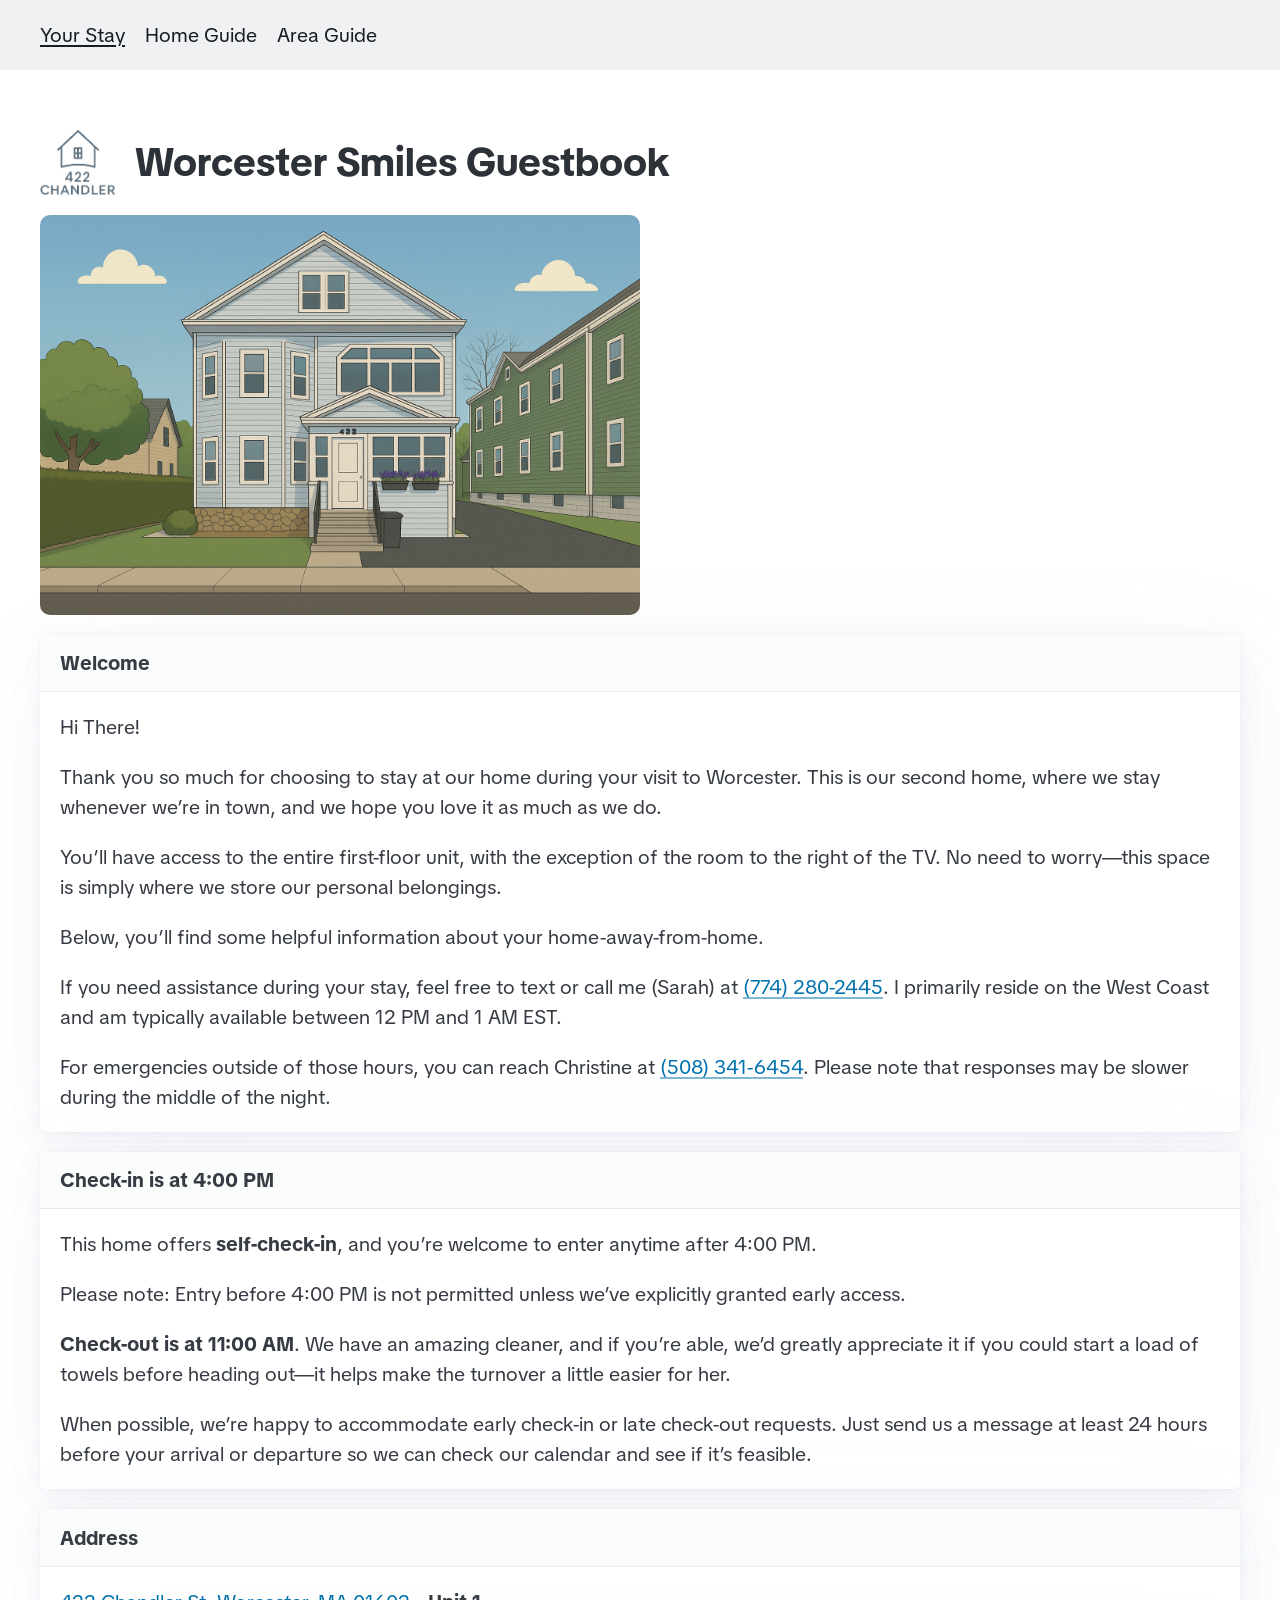
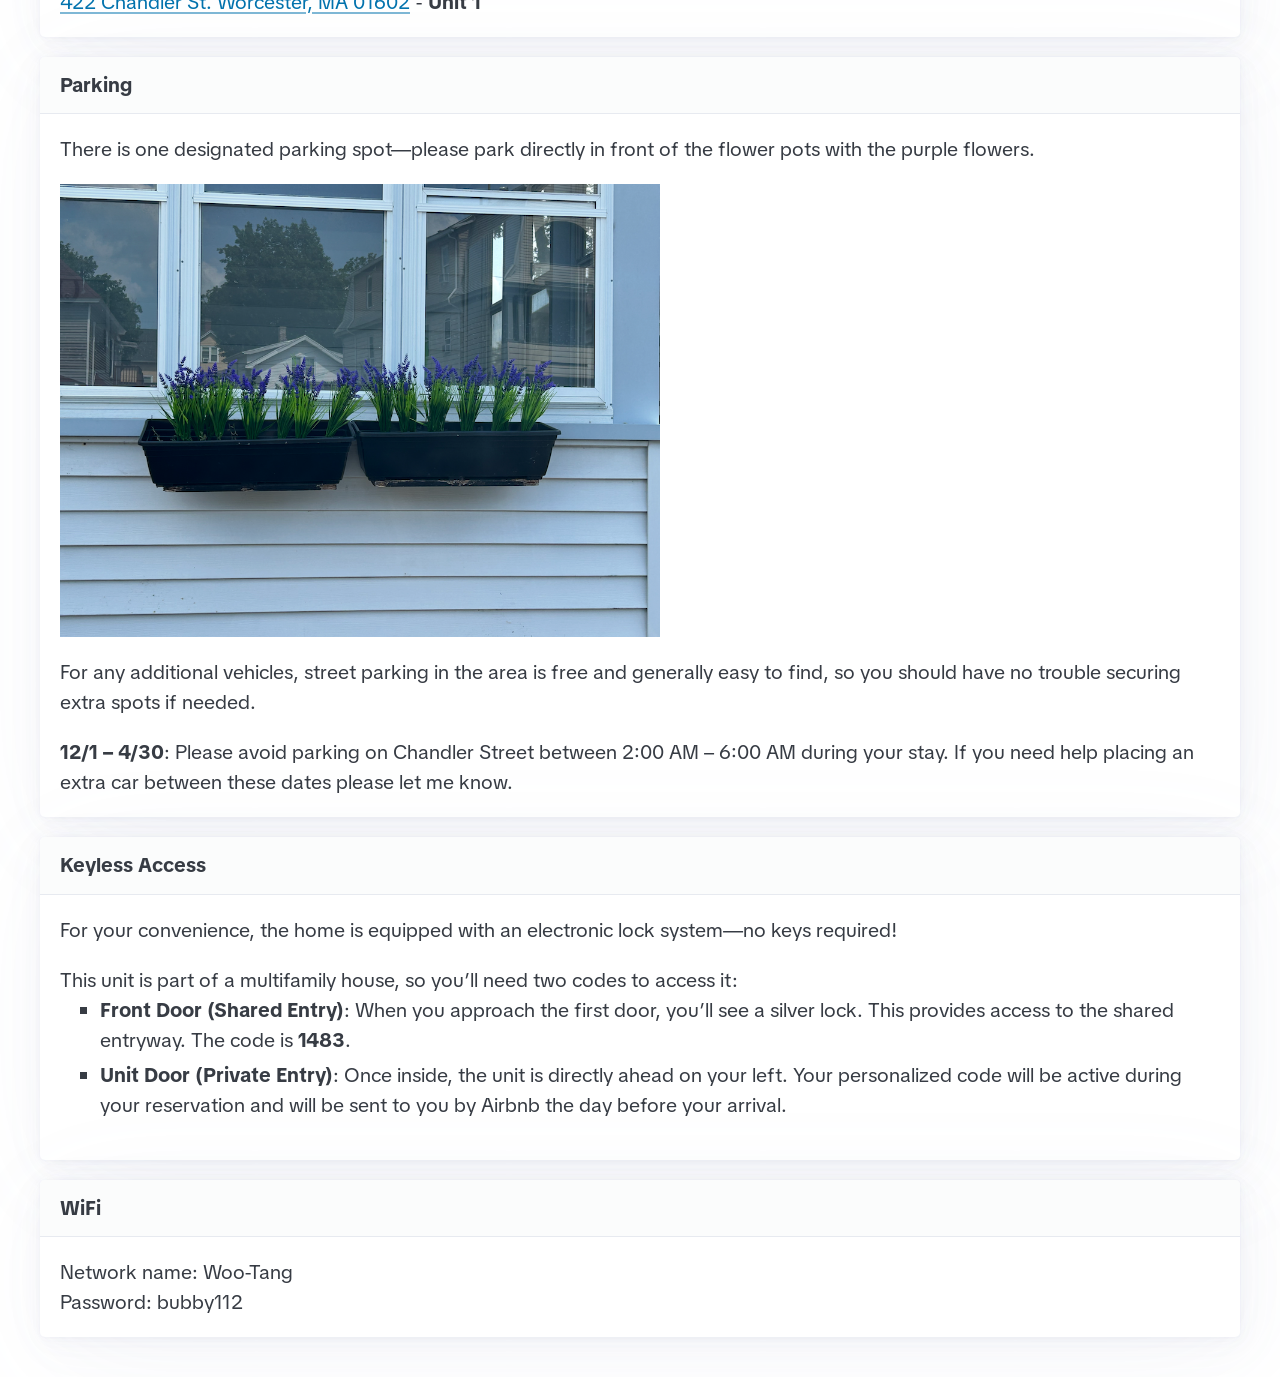
==== commit d65c3c84: "Add parking warning" ====
--- a/index.html
+++ b/index.html
@@ -152,6 +152,11 @@
             generally easy to find, so you should have no trouble securing extra
             spots if needed.
           </p>
+          <p>
+            <strong>12/1 – 4/30</strong>: Please avoid parking on Chandler
+            Street between 2:00 AM – 6:00 AM during your stay. If you need help
+            placing an extra car between these dates please let me know.
+          </p>
         </article>
 
         <article>
